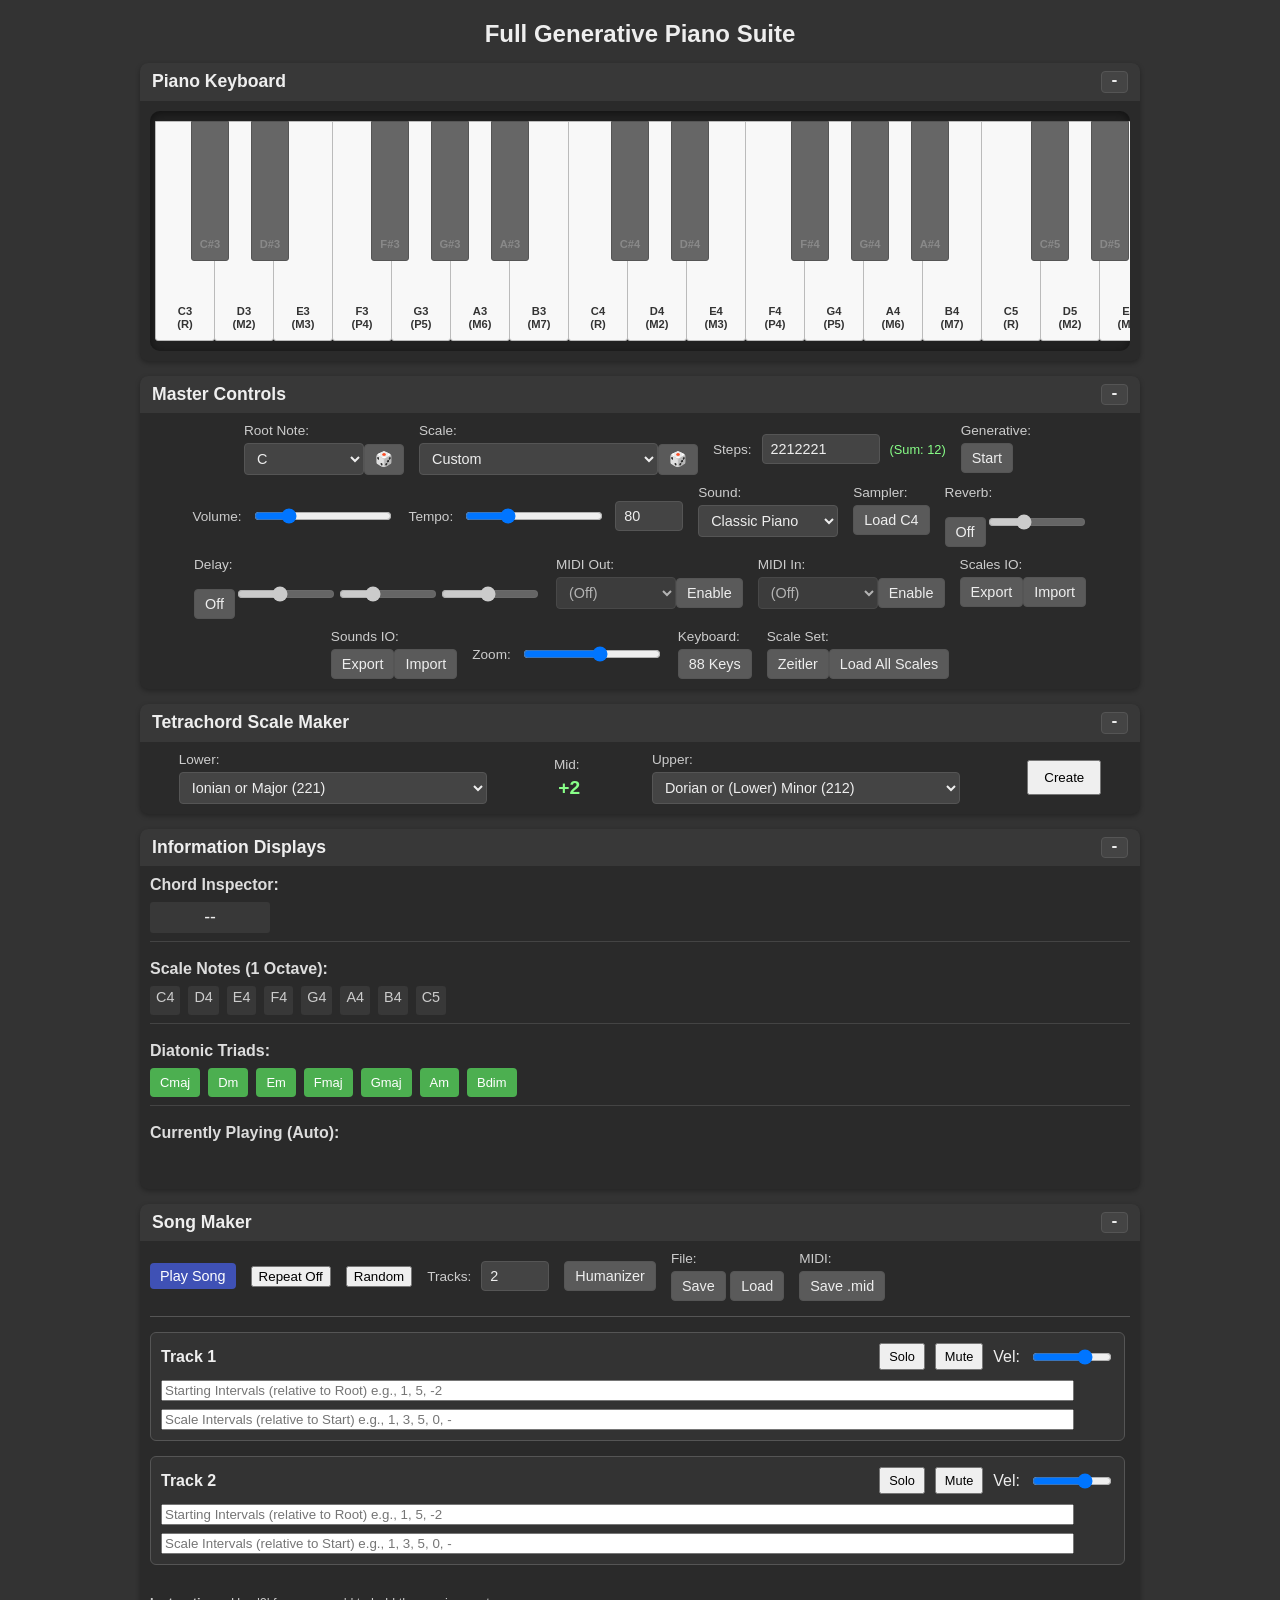
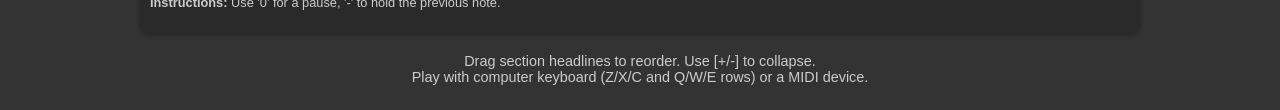
==== index.html @ 003a150d "Update index.html" ====
<!DOCTYPE html>
<html lang="en">
<head>
    <meta charset="UTF-8">
    <meta name="viewport" content="width=device-width, initial-scale=1.0, user-scalable=no">
    <title>Full Generative Piano Suite</title>
    <style>
        :root {
            --white-key-width: 60px;
            --white-key-height: 220px;
            --black-key-width: 38px;
            --black-key-height: 140px;
            --key-border-radius: 3px;
            --section-bg: #2a2a2a;
            --header-bg: #383838;
            --control-bg: #444;
            --control-border: #555;
            --text-color: #eee;
            --subtle-text: #ccc;
        }

        body {
            font-family: sans-serif;
            display: flex;
            flex-direction: column;
            align-items: center;
            padding: 10px 0;
            margin: 0;
            background-color: #333;
            color: var(--text-color);
            overscroll-behavior-y: contain;
        }

        h1 {
            margin-top: 10px;
            margin-bottom: 15px;
            text-align: center;
            font-size: 1.5em;
        }

        #main-container {
            display: flex;
            flex-direction: column;
            gap: 15px;
            width: 95vw;
            max-width: 1000px;
        }

        .draggable-section {
            background-color: var(--section-bg);
            border-radius: 8px;
            box-shadow: 0 2px 5px rgba(0,0,0,0.3);
            transition: box-shadow 0.2s ease-in-out;
        }

        .section-header {
            background-color: var(--header-bg);
            padding: 8px 12px;
            border-radius: 8px 8px 0 0;
            display: flex;
            justify-content: space-between;
            align-items: center;
            cursor: move; /* Drag handle cursor */
            user-select: none;
        }

        .section-header h3 {
            margin: 0;
            font-size: 1.1em;
            color: var(--text-color);
        }

        .toggle-btn {
            background-color: var(--control-bg);
            border: 1px solid var(--control-border);
            color: var(--text-color);
            font-family: monospace;
            font-weight: bold;
            font-size: 1.2em;
            line-height: 1;
            padding: 2px 8px;
            border-radius: 4px;
            cursor: pointer;
            z-index: 10; /* Ensure it's clickable over the header */
        }
        .toggle-btn:hover {
            background-color: #505050;
        }

        .section-content {
            padding: 10px;
            transition: all 0.3s ease-out;
            overflow: hidden;
        }

        .section-content.hidden {
            padding-top: 0;
            padding-bottom: 0;
            max-height: 0 !important; /* Use max-height for transition */
        }
        
        /* Drag and Drop Styles */
        .draggable-section.dragging {
            opacity: 0.6;
            box-shadow: 0 10px 20px rgba(0,0,0,0.4);
        }
        .drag-placeholder {
            height: 50px;
            background-color: rgba(100, 150, 255, 0.2);
            border: 2px dashed rgba(100, 150, 255, 0.5);
            border-radius: 8px;
            margin: 15px 0;
            box-sizing: border-box;
        }


        .master-controls-container-content {
            display: flex;
            flex-wrap: wrap;
            justify-content: center;
            gap: 10px 15px;
        }

        .control-group {
            display: flex;
            flex-direction: column;
            align-items: flex-start;
            gap: 5px;
        }
        .control-group-horizontal {
             flex-direction: row;
             align-items: center;
        }
        .control-group label {
            font-size: 0.85em;
            color: var(--subtle-text);
            margin-right: 5px;
        }
        .control-group select,
        .control-group input[type="text"],
        .control-group input[type="number"],
        .control-group input[type="range"],
        .control-group button {
            padding: 6px 8px;
            border-radius: 4px;
            border: 1px solid var(--control-border);
            background-color: var(--control-bg);
            color: var(--text-color);
            font-size: 0.9em;
        }
        .control-group input[type="text"] { width: 100px; }
        #semistepsSumDisplay { font-size: 0.8em; color: #8f8; padding-left: 5px; }
        #semistepsSumDisplay.non-octave { color: #f90; }

        .control-group select { min-width: 120px; } 
        .control-group button { cursor: pointer; background-color: #5a5a5a; padding: 6px 10px; }
        .control-group button:hover { background-color: #6b6b6b; }
        
        #autoPlayBtn.playing, 
        #midiOutToggleBtn.active, 
        #midiInToggleBtn.active,
        #reverbToggleBtn.active,
        #delayToggleBtn.active,
        #songMakerPlayBtn.playing,
        #songMakerRepeatBtn.active,
        .humanizer-toggle-btn.active { 
            background-color: #f44336; 
            color: white;
        }
        #autoPlayBtn.playing:hover, 
        #midiOutToggleBtn.active:hover, 
        #midiInToggleBtn.active:hover,
        #reverbToggleBtn.active:hover,
        #delayToggleBtn.active:hover,
        #songMakerPlayBtn.playing:hover,
        #songMakerRepeatBtn.active:hover,
        .humanizer-toggle-btn.active:hover {
            background-color: #d32f2f;
        }


        #zoomSlider, #volumeSlider, #tempoSlider, .effect-slider { width: 120px; cursor: pointer; } 
        #tempoInput { width: 50px; margin-left: 5px; -moz-appearance: textfield; }
        #tempoInput::-webkit-outer-spin-button, #tempoInput::-webkit-inner-spin-button { -webkit-appearance: none; margin: 0; }
        .control-group-horizontal .effect-slider { width: 80px; }


        .piano-container {
            width: 100%;
            overflow-x: auto;
            overflow-y: hidden;
            padding: 10px 0;
            background-color: #222;
            border-radius: 10px;
            box-sizing: border-box;
            box-shadow: inset 0 2px 10px rgba(0,0,0,0.5);
            scrollbar-width: auto; 
            scrollbar-color: #666 #333;
        }
        .piano-container::-webkit-scrollbar { height: 12px; }
        .piano-container::-webkit-scrollbar-track { background: #333; border-radius: 6px; }
        .piano-container::-webkit-scrollbar-thumb { background-color: #666; border-radius: 6px; }
        .piano-container::-webkit-scrollbar-thumb:hover { background-color: #777; }

        .piano-keyboard {
            display: flex;
            position: relative;
            height: var(--white-key-height);
            padding: 0 5px;
        }

        .key {
            display: flex;
            flex-direction: column;
            justify-content: flex-end;
            align-items: center;
            box-sizing: border-box;
            cursor: pointer;
            user-select: none;
            -webkit-tap-highlight-color: transparent;
            padding-bottom: 8px;
            font-size: 0.7em;
            font-weight: bold;
            transition: background-color 0.1s ease-out;
            text-align: center;
        }

        .white-key {
            width: var(--white-key-width);
            height: var(--white-key-height);
            background-color: #f8f8f8;
            border: 1px solid #bbb;
            border-bottom-left-radius: var(--key-border-radius);
            border-bottom-right-radius: var(--key-border-radius);
            color: #333;
            z-index: 1;
            margin-right: -1px;
        }

        .black-key {
            position: absolute;
            width: var(--black-key-width);
            height: var(--black-key-height);
            background-color: #333;
            border: 1px solid #222;
            border-bottom-left-radius: var(--key-border-radius);
            border-bottom-right-radius: var(--key-border-radius);
            color: #eee;
            z-index: 2;
            top: 0;
        }

        /* --- KEY STATE COLORS --- */
        /* User Played (Green) */
        .white-key.pressed:not(.key-disabled) { background-color: #98FB98; }
        .white-key:active:not(.key-disabled) { background-color: #90ee90; }
        .black-key.pressed:not(.key-disabled) { background-color: #2E8B57; }
        .black-key:active:not(.key-disabled) { background-color: #3CB371; }
        /* Chord Button Highlight (Grayish) */
        .white-key.chord-note-active:not(.key-disabled) { background-color: #d0d0d0; }
        .black-key.chord-note-active:not(.key-disabled) { background-color: #505050; }
        /* Auto-Played (Blue) */
        .white-key.auto-playing-note:not(.key-disabled) { background-color: #add8e6; }
        .black-key.auto-playing-note:not(.key-disabled) { background-color: #4682b4; }
        
        .key-label { pointer-events: none; line-height: 1.2; }

        .key.key-disabled { cursor: not-allowed; }
        .white-key.key-disabled { background-color: #aaa !important; color: #777 !important; border-color: #999; }
        .black-key.key-disabled { background-color: #666 !important; color: #999 !important; border-color: #555; }
        .key.key-disabled .key-label { opacity: 0.7; }
        
        .info-displays-content {
            display: flex;
            flex-direction: column;
            gap: 10px;
        }
        #scaleNotesDisplay, #chordButtonsDisplay, #currentlyPlayingNotesDisplay {
            display: flex;
            flex-wrap: wrap;
            gap: 8px;
            font-size: 0.9em;
            color: var(--subtle-text);
            min-height: 2em; 
        }
        .scale-note-item, .playing-note-item {
            padding: 3px 6px;
            background-color: #383838;
            border-radius: 3px;
        }
        .info-block {
            border-bottom: 1px solid #444;
            padding-bottom: 8px;
            margin-bottom: 8px;
        }
        .info-block:last-child {
            border-bottom: none;
            margin-bottom: 0;
            padding-bottom: 0;
        }
        .info-block-header {
            margin: 0 0 8px 0;
            font-size: 1em;
            color: #ddd;
        }
        #chordNameDisplay {
            font-size: 1.1em; padding: 5px 10px; display: inline-block; min-width: 100px; text-align: center;
        }
        .chord-button {
            padding: 5px 10px;
            background-color: #4CAF50;
            color: white;
            border: none;
            border-radius: 4px;
            cursor: pointer;
            font-size: 0.9em;
            transition: background-color 0.2s;
        }
        .chord-button:hover { background-color: #45a049; }
        .chord-button:active { background-color: #3e8e41; }
        
        .tetrachord-maker-content {
             display: flex; flex-direction: column; align-items: stretch; gap: 10px;
        }
        .tetrachord-controls {
            display: flex; justify-content: space-around; align-items: center; flex-wrap: wrap; gap: 10px;
        }

        .song-maker-content {
            display: flex;
            flex-direction: column;
            gap: 15px;
        }
        .song-maker-master-controls {
            display: flex; flex-wrap: wrap; gap: 15px; align-items: center;
            border-bottom: 1px solid var(--control-border); padding-bottom: 15px;
        }
        .song-maker-tracks-container {
            display: flex; flex-direction: column; gap: 15px; max-height: 400px; overflow-y: auto; padding-right: 5px;
        }
        .song-maker-track {
            background-color: #333; border: 1px solid var(--control-border); border-radius: 6px; padding: 10px;
        }
        .song-maker-track-header {
            display: flex; flex-wrap: wrap; gap: 10px; align-items: center; margin-bottom: 10px;
        }
        .song-maker-track-header .track-title {
            font-weight: bold; color: var(--text-color); margin-right: auto;
        }
        .song-maker-track .track-button { font-size: 0.8em; padding: 4px 8px; }
        .song-maker-track .track-button.solo.active { background-color: #ff9800; }
        .song-maker-track .track-button.mute.active { background-color: #795548; }
        .song-maker-track .track-velocity-slider { width: 80px; }
        .song-maker-track .track-inputs { display: flex; flex-direction: column; gap: 8px; }
        .song-maker-track .track-inputs input { width: 95%; }

        .humanizer-controls {
            display: none; flex-wrap: wrap; gap: 10px; align-items: center;
            background-color: #3a3a3a; padding: 8px; border-radius: 5px; margin-top: 5px;
        }
        .humanizer-controls.visible { display: flex; }
        #humanizerTimingSlider, #humanizerVelocitySlider { width: 100px; }

        .info { margin-top: 20px; font-size: 0.9em; color: var(--subtle-text); text-align: center; }
    </style>
</head>
<body>

    <h1>Full Generative Piano Suite</h1>

    <div id="main-container">
        
        <div class="draggable-section" data-section-id="piano">
            <div class="section-header" draggable="true">
                <h3>Piano Keyboard</h3>
                <button class="toggle-btn">-</button>
            </div>
            <div class="section-content">
                <div class="piano-container" id="pianoContainer">
                    <div class="piano-keyboard" id="pianoKeyboard"></div>
                </div>
            </div>
        </div>

        <div class="draggable-section" data-section-id="controls">
            <div class="section-header" draggable="true">
                <h3>Master Controls</h3>
                <button class="toggle-btn">-</button>
            </div>
            <div class="section-content master-controls-container-content">
                <div class="control-group"><label for="rootNoteSelect">Root Note:</label><div><select id="rootNoteSelect"></select><button id="randomRootBtn" title="Random Root">🎲</button></div></div>
                <div class="control-group"><label for="scaleSelect">Scale:</label><div><select id="scaleSelect"></select><button id="randomScaleBtn" title="Random Scale">🎲</button></div></div>
                <div class="control-group control-group-horizontal"><label for="semistepsInput">Steps:</label><input type="text" id="semistepsInput" title="e.g., 2212221"><span id="semistepsSumDisplay"></span></div>
                <div class="control-group"><label for="autoPlayBtn">Generative:</label><button id="autoPlayBtn">Start</button></div>
                <div class="control-group control-group-horizontal"><label for="volumeSlider">Volume:</label><input type="range" id="volumeSlider" min="0" max="1" step="0.01" value="0.18"></div>
                <div class="control-group control-group-horizontal"><label for="tempoSlider">Tempo:</label><input type="range" id="tempoSlider" min="40" max="200" step="1" value="80"><input type="number" id="tempoInput" min="40" max="200" value="80"></div>
                <div class="control-group"><label for="soundTypeSelect">Sound:</label><select id="soundTypeSelect"></select></div>
                <div class="control-group"><label>Sampler:</label><div><button id="loadSampleBtn">Load C4</button><input type="file" id="sampleFileInput" accept="audio/*" style="display: none;"></div></div>
                <div class="control-group"><label>Reverb:</label><div class="control-group-horizontal"><button id="reverbToggleBtn">Off</button><input type="range" id="reverbMixSlider" class="effect-slider" min="0" max="1" step="0.01" value="0.3" disabled></div></div>
                <div class="control-group"><label>Delay:</label><div class="control-group-horizontal"><button id="delayToggleBtn">Off</button><input type="range" id="delayMixSlider" title="Mix" class="effect-slider" min="0" max="1" step="0.01" value="0.4" disabled><input type="range" id="delayTimeSlider" title="Time" class="effect-slider" min="0.05" max="1.0" step="0.01" value="0.3" disabled><input type="range" id="delayFeedbackSlider" title="Feedback" class="effect-slider" min="0" max="0.85" step="0.01" value="0.4" disabled></div></div>
                <div class="control-group"><label>MIDI Out:</label><div><select id="midiOutSelect" disabled><option value="">(Off)</option></select><button id="midiOutToggleBtn">Enable</button></div></div>
                <div class="control-group"><label>MIDI In:</label><div><select id="midiInSelect" disabled><option value="">(Off)</option></select><button id="midiInToggleBtn">Enable</button></div></div>
                <div class="control-group"><label>Scales IO:</label><div><button id="exportScalesBtn">Export</button><button id="importScalesBtn">Import</button><input type="file" id="scalesFileInput" accept=".json" style="display: none;"></div></div>
                <div class="control-group"><label>Sounds IO:</label><div><button id="exportSoundsBtn">Export</button><button id="importSoundsBtn">Import</button><input type="file" id="soundsFileInput" accept=".json" style="display: none;"></div></div>
                <div class="control-group control-group-horizontal"><label for="zoomSlider">Zoom:</label><input type="range" id="zoomSlider" min="0.3" max="1.5" step="0.05" value="1"></div>
                <div class="control-group"><label>Keyboard:</label><button id="toggle88KeysBtn">88 Keys</button></div>
                <div class="control-group"><label>Scale Set:</label><div><button id="scaleSetToggleBtn">Zeitler</button><button id="loadJsScalesBtn">Load All Scales</button></div></div>
            </div>
        </div>

        <div class="draggable-section" data-section-id="tetrachord">
            <div class="section-header" draggable="true">
                <h3>Tetrachord Scale Maker</h3>
                <button class="toggle-btn">-</button>
            </div>
            <div class="section-content tetrachord-maker-content">
                <div class="tetrachord-controls">
                    <div class="control-group"><label for="lowerTetrachordSelect">Lower:</label><select id="lowerTetrachordSelect"></select></div>
                    <div class="control-group" style="align-items: center;"><label>Mid:</label><span id="middleStepDisplay" style="font-weight: bold; font-size: 1.2em; color: #8f8;">+2</span></div>
                    <div class="control-group"><label for="upperTetrachordSelect">Upper:</label><select id="upperTetrachordSelect"></select></div>
                    <button id="createScaleFromTetrachordsBtn" style="padding: 8px 15px;">Create</button>
                </div>
            </div>
        </div>

        <div class="draggable-section" data-section-id="displays">
            <div class="section-header" draggable="true">
                <h3>Information Displays</h3>
                <button class="toggle-btn">-</button>
            </div>
            <div class="section-content info-displays-content">
                <div class="info-block"><h4 class="info-block-header">Chord Inspector:</h4><div id="chordNameDisplay" class="scale-note-item">--</div></div>
                <div class="info-block"><h4 class="info-block-header">Scale Notes (1 Octave):</h4><div id="scaleNotesDisplay"></div></div>
                <div class="info-block"><h4 class="info-block-header">Diatonic Triads:</h4><div id="chordButtonsDisplay"></div></div>
                <div class="info-block"><h4 class="info-block-header">Currently Playing (Auto):</h4><div id="currentlyPlayingNotesDisplay"></div></div>
            </div>
        </div>
        
        <div class="draggable-section" data-section-id="songmaker">
            <div class="section-header" draggable="true">
                <h3>Song Maker</h3>
                <button class="toggle-btn">-</button>
            </div>
            <div class="section-content song-maker-content">
                <div class="song-maker-master-controls">
                    <button id="songMakerPlayBtn" class="chord-button" style="background-color: #3f51b5;">Play Song</button>
                    <button id="songMakerRepeatBtn">Repeat Off</button>
                    <button id="songMakerRandomBtn">Random</button>
                    <div class="control-group control-group-horizontal">
                        <label for="songMakerTrackCount">Tracks:</label>
                        <input type="number" id="songMakerTrackCount" value="2" min="1" max="16" style="width: 50px;">
                    </div>
                     <div class="control-group">
                        <button id="humanizerToggleBtn" class="humanizer-toggle-btn">Humanizer</button>
                        <div id="humanizerControls" class="humanizer-controls">
                            <label for="humanizerTimingSlider" title="Max random timing shift as % of beat">Timing:</label>
                            <input type="range" id="humanizerTimingSlider" min="0" max="50" step="1" value="10" class="effect-slider">
                            <label for="humanizerVelocitySlider" title="Max random velocity variation (±)">Velocity:</label>
                            <input type="range" id="humanizerVelocitySlider" min="0" max="50" step="1" value="15" class="effect-slider">
                        </div>
                    </div>
                    <div class="control-group">
                         <label>File:</label>
                         <div>
                            <button id="saveSongBtn">Save</button>
                            <button id="loadSongBtn">Load</button>
                            <input type="file" id="songFileInput" accept=".json" style="display: none;">
                        </div>
                    </div>
                     <div class="control-group">
                        <label>MIDI:</label>
                        <button id="saveMidiBtn">Save .mid</button>
                    </div>
                </div>

                <div id="songMakerTracksContainer" class="song-maker-tracks-container">
                    <!-- Tracks will be dynamically inserted here -->
                </div>
                
                <p class="info" style="text-align: left; font-size: 0.8em; margin-top: 15px; max-width: 100%;">
                    <strong>Instructions:</strong> Use '0' for a pause, '-' to hold the previous note.
                </p>
            </div>
        </div>

    </div>

    <p class="info">
        Drag section headlines to reorder. Use [+/-] to collapse.
        <br>Play with computer keyboard (Z/X/C and Q/W/E rows) or a MIDI device.
    </p>

    <script src="12EDOscaleList.js"></script>
    <script>
        // --- GLOBAL VARIABLES ---
        let audioContext;
        let masterVolumeNode, effectsInputNode;
        let dryGain, reverbWetGain, delayWetGain;
        let reverbNode, delayNode, delayFeedbackGain;
        let isReverbOn = false, isDelayOn = false;
        let impulseResponseBuffer;
        let effectiveBaseTempoMs = 750;

        const SOUND_DURATION = 1.8;
        const NOTE_RELATIVE_MAX_GAIN = 1.0;
        const DEFAULT_ATTACK_TIME = 0.02, DEFAULT_DECAY_TIME = 0.3, DEFAULT_SUSTAIN_LEVEL = 0.6, DEFAULT_ADSR_RELEASE_CONSTANT = 0.1;

        const RHYTHM_PATTERNS = { "standard": [0.25, 0.5, 0.5, 0.5, 0.75, 1, 1, 1, 1, 1, 1.5, 2], "blues_swing": [0.75, 0.25, 1, 0.75, 0.25, 1.5, 1, 0.75, 0.25], "reggae_skank": [1, 0.5, 0.5, 1, 0.5, 0.5, 1, 0.5, 0.5], "jazz_swing": [0.66, 0.33, 1, 0.66, 0.33, 1.5, 0.66, 0.33, 1], "latino_sync": [0.5, 0.25, 0.25, 1, 0.5, 0.75, 0.25, 1.5, 0.5, 0.5] }; const RHYTHM_STYLE_PROBABILITY = 0.5; const MELODY_REPETITIONS = 2; const TRANSPOSITION_LEVEL_SEQUENCE = [0, 7, 2, 9, 4, 11, 6, 1, 8, 3, 10, 5]; const MIN_MELODIC_INTERVAL = 3; const MONORHYTHM_PROBABILITY = 0.1; const SCALE_RUN_PROBABILITY = 0.05; const SCALE_RUN_NOTE_DURATION_FACTOR = 0.30; const TIME_SIGNATURE_CONFIGS = [ { sig: "4/4", notesPerBar: 4, bars: 2 }, { sig: "3/4", notesPerBar: 3, bars: 2 }, { sig: "4/4", notesPerBar: 2, bars: 4 } ]; const SLOW_TEMPO_PROBABILITY = 0.2; const SLOW_TEMPO_MULTIPLIER = 1.6; const TEMPO_VARIATION_PERCENT = 0.03; const BASS_HARMONY_PROBABILITY = 0.4; const BASS_HARMONY_GAIN_SCALE = 0.5; const PROBABILITY_PLAY_CHORDAL = 0.7; const CHORD_VOICING_GAIN_SCALE = 0.6; const NOTE_REPETITION_PROBABILITY = 0.2; const MAX_NOTE_REPETITIONS = 2; const ARPEGGIO_PROBABILITY = 0.75; const ARPEGGIO_TYPES = [ [0, 2, 4], [0, 2, 4, 6] ]; const ARPEGGIO_NOTE_DURATION_FACTOR = 0.4; const BASS_ALTERNATION_PROBABILITY = 0.6; const REPEATING_CHORD_PROBABILITY = 0.3; const REPEATING_CHORD_DURATION_FACTOR = 0.75; const REPEATING_CHORD_DEGREES = [2, 4, 6]; const CHORD_TONE_MELODY_PROBABILITY = 0.8; 
        
        let midiAccess = null, currentMidiOutput = null, isMidiOutEnabled = false, currentMidiInput = null, isMidiInEnabled = false;
        const activeMidiNotes = new Map(), activeComputerKeys = new Set(), userHeldNotes = new Set();
        const MIDI_BASE_VELOCITY = 80, MIDI_VELOCITY_VARIATION_RANGE = 30;
        const KEYBOARD_MAP = { 'z': 'C4', 's': 'C#4', 'x': 'D4', 'd': 'D#4', 'c': 'E4', 'v': 'F4', 'g': 'F#4', 'b': 'G4', 'h': 'G#4', 'n': 'A4', 'j': 'A#4', 'm': 'B4', 'q': 'C5', '2': 'C#5', 'w': 'D5', '3': 'D#5', 'e': 'E5', 'r': 'F5', '5': 'F#5', 't': 'G5', '6': 'G#5', 'y': 'A5', '7': 'A#5', 'u': 'B5' };
        
        const BASE_DIMENSIONS = { whiteKeyWidth: 60, whiteKeyHeight: 220, blackKeyWidth: 38, blackKeyHeight: 140, keyBorderRadius: 3 };
        let is88KeyMode = false;

        const noteFrequencies = {};
        const ALL_NOTES_CHROMATIC = ["C", "C#", "D", "D#", "E", "F", "F#", "G", "G#", "A", "A#", "B"];
        const A4_FREQ = 440.0, A4_MIDI_NUMBER = 69;
        for (let octave = 0; octave < 9; octave++) { ALL_NOTES_CHROMATIC.forEach((noteBase, index) => { const noteName = noteBase + octave; const currentMidiNumber = 12 * (octave - 4) + (index - 9) + A4_MIDI_NUMBER; noteFrequencies[noteName] = A4_FREQ * Math.pow(2, (currentMidiNumber - A4_MIDI_NUMBER) / 12); }); }
        const keysData = [];
        
        // --- DATA DEFINITIONS ---
        const BASIC_SCALES = [ { name: "Ionian (Major)", steps: "2212221" }, { name: "Dorian", steps: "2122212" }, { name: "Phrygian", steps: "1222122" }, { name: "Lydian", steps: "2221221" }, { name: "Mixolydian", steps: "2212212" }, { name: "Aeolian (Nat. Minor)", steps: "2122122" }, { name: "Locrian", steps: "1221222" }, { name: "Harmonic Minor", steps: "2122131" }, { name: "Melodic Minor (Asc.)", steps: "2122221" }, { name: "Major Pentatonic", steps: "22323" }, { name: "Minor Pentatonic", steps: "32232" }, { name: "Blues", steps: "321132" }, { name: "Chromatic", steps: "111111111111"}, { name: "Whole Tone", steps: "222222"}, { name: "Diminished (WH)", steps: "21212121"}, { name: "Diminished (HW)", steps: "12121212"}, { name: "Custom", steps: ""} ];
        const ZEITLER_SCALES = [ { "name": "Ionian", "steps": "2212221" }, { "name": "Dorian", "steps": "2122212" }, { "name": "Phrygian", "steps": "1222122" }, { "name": "Lydian", "steps": "2221221" }, { "name": "Mixolydian", "steps": "2212212" }, { "name": "Aeolian", "steps": "2122122" }, { "name": "Locrian", "steps": "1221222" }, { "name": "Ionythian", "steps": "4122111" }, { "name": "Aeolyrian", "steps": "1221114" }, { "name": "Gorian", "steps": "2211141" }, { "name": "Aeolodian", "steps": "2111412" }, { "name": "Doptian", "steps": "1114122" }, { "name": "Aeraphian", "steps": "1141221" }, { "name": "Zacrian", "steps": "1412211" }, { "name": "Ionarian", "steps": "4113111" }, { "name": "Dynian", "steps": "1131114" }, { "name": "Zydian", "steps": "1311141" }, { "name": "Zathian", "steps": "3111411" }, { "name": "Radian", "steps": "1114113" }, { "name": "Stonian", "steps": "1141131" }, { "name": "Syptian", "steps": "1411311" }, { "name": "Aeolacrian", "steps": "4111311" }, { "name": "Zythian", "steps": "1113114" }, { "name": "Dyrian", "steps": "1131141" }, { "name": "Koptian", "steps": "1311411" }, { "name": "Thocrian", "steps": "3114111" }, { "name": "Aeolanian", "steps": "1141113" }, { "name": "Danian", "steps": "1411131" }, { "name": "Zogian", "steps": "4111221" }, { "name": "Epyrian", "steps": "1112214" }, { "name": "Lycrian", "steps": "1122141" }, { "name": "Daptian", "steps": "1221411" }, { "name": "Kygian", "steps": "2214111" }, { "name": "Mocrian", "steps": "2141112" }, { "name": "Zynian", "steps": "1411122" }, { "name": "Phrolian", "steps": "3221211" }, { "name": "Ionagian", "steps": "2212113" }, { "name": "Aeodian", "steps": "2121132" }, { "name": "Kycrian", "steps": "1211322" }, { "name": "Epygian", "steps": "2113221" }, { "name": "Zaptian", "steps": "1132212" }, { "name": "Kagian", "steps": "1322121" }, { "name": "Soptian", "steps": "3221112" }, { "name": "Ionyptian", "steps": "2211123" }, { "name": "Gyrian", "steps": "2111232" }, { "name": "Zalian", "steps": "1112322" }, { "name": "Stolian", "steps": "1123221" }, { "name": "Bylian", "steps": "1232211" }, { "name": "Zothian", "steps": "2322111" }, { "name": "Thonian", "steps": "3212211" }, { "name": "Phrorian", "steps": "2122113" }, { "name": "Stadian", "steps": "1221132" }, { "name": "Thodian", "steps": "2211321" }, { "name": "Dogian", "steps": "2113212" }, { "name": "Mixopyrian", "steps": "1132122" }, { "name": "Garian", "steps": "1321221" }, { "name": "Epathian", "steps": "3211311" }, { "name": "Mythian", "steps": "2113113" }, { "name": "Sogian", "steps": "1131132" }, { "name": "Gogian", "steps": "1311321" }, { "name": "Rothian", "steps": "3113211" }, { "name": "Katarian", "steps": "1132113" }, { "name": "Stylian", "steps": "1321131" }, { "name": "Stathian", "steps": "3211122" }, { "name": "Mixonyphian", "steps": "2111223" }, { "name": "Magian", "steps": "1112232" }, { "name": "Dadian", "steps": "1122321" }, { "name": "Aeolylian", "steps": "1223211" }, { "name": "Gycrian", "steps": "2232111" }, { "name": "Pyrian", "steps": "2321112" }, { "name": "Epogian", "steps": "3113112" }, { "name": "Lanian", "steps": "1131123" }, { "name": "Paptian", "steps": "1311231" }, { "name": "Ionacrian", "steps": "3112311" }, { "name": "Gathian", "steps": "1123113" }, { "name": "Ionyphian", "steps": "1231131" }, { "name": "Phrynian", "steps": "2311311" }, { "name": "Ionycrian", "steps": "3112212" }, { "name": "Phradian", "steps": "1122123" }, { "name": "Aeolorian", "steps": "1221231" }, { "name": "Gonian", "steps": "2212311" }, { "name": "Dalian", "steps": "2123112" }, { "name": "Dygian", "steps": "1231122" }, { "name": "Zolian", "steps": "2311221" }, { "name": "Aerathian", "steps": "3112122" }, { "name": "Sarian", "steps": "1121223" }, { "name": "Zoptian", "steps": "1212231" }, { "name": "Aeracrian", "steps": "2122311" }, { "name": "Byptian", "steps": "1223112" }, { "name": "Darian", "steps": "2231121" }, { "name": "Lonian", "steps": "2311212" }, { "name": "Aeopian", "steps": "4212111" }, { "name": "Rygian", "steps": "2121114" }, { "name": "Epynian", "steps": "1211142" }, { "name": "Ionogian", "steps": "2111421" }, { "name": "Kydian", "steps": "1114212" }, { "name": "Gaptian", "steps": "1142121" }, { "name": "Tharian", "steps": "1421211" }, { "name": "Epycrian", "steps": "4211121" }, { "name": "Gocrian", "steps": "2111214" }, { "name": "Katolian", "steps": "1112142" }, { "name": "Thoptian", "steps": "1121421" }, { "name": "Bagian", "steps": "1214211" }, { "name": "Kyrian", "steps": "2142111" }, { "name": "Sonian", "steps": "1421112" }, { "name": "Parian", "steps": "4131111" }, { "name": "Ionaptian", "steps": "1311114" }, { "name": "Thylian", "steps": "3111141" }, { "name": "Lolian", "steps": "1111413" }, { "name": "Thagian", "steps": "1114131" }, { "name": "Kolian", "steps": "1141311" }, { "name": "Dycrian", "steps": "1413111" }, { "name": "Stygian", "steps": "4121211" }, { "name": "Aeolygian", "steps": "1212114" }, { "name": "Aerogian", "steps": "2121141" }, { "name": "Dacrian", "steps": "1211412" }, { "name": "Baptian", "steps": "2114121" }, { "name": "Dagian", "steps": "1141212" }, { "name": "Aeolydian", "steps": "1412121" }, { "name": "Stythian", "steps": "4121121" }, { "name": "Kothian", "steps": "1211214" }, { "name": "Pygian", "steps": "2112141" }, { "name": "Rodian", "steps": "1121412" }, { "name": "Sorian", "steps": "1214121" }, { "name": "Monian", "steps": "2141211" }, { "name": "Thalian", "steps": "1412112" }, { "name": "Zorian", "steps": "4121112" }, { "name": "Aeragian", "steps": "1211124" }, { "name": "Epothian", "steps": "2111241" }, { "name": "Salian", "steps": "1112412" }, { "name": "Lyptian", "steps": "1124121" }, { "name": "Katonian", "steps": "1241211" }, { "name": "Gyphian", "steps": "2412111" }, { "name": "Thacrian", "steps": "4112211" }, { "name": "Dodian", "steps": "1122114" }, { "name": "Aeolyptian", "steps": "1221141" }, { "name": "Aeolonian", "steps": "2211411" }, { "name": "Aeradian", "steps": "2114112" }, { "name": "Aeolagian", "steps": "1141122" }, { "name": "Zyrian", "steps": "1411221" }, { "name": "Aeolathian", "steps": "4112121" }, { "name": "Bythian", "steps": "1121214" }, { "name": "Padian", "steps": "1212141" }, { "name": "Rolian", "steps": "2121411" }, { "name": "Pydian", "steps": "1214112" }, { "name": "Thygian", "steps": "2141121" }, { "name": "Katalian", "steps": "1411212" }, { "name": "Saptian", "steps": "4111212" }, { "name": "Aerodian", "steps": "1112124" }, { "name": "Macrian", "steps": "1121241" }, { "name": "Rogian", "steps": "1212411" }, { "name": "Boptian", "steps": "2124111" }, { "name": "Stogian", "steps": "1241112" }, { "name": "Thynian", "steps": "2411121" }, { "name": "Thycrian", "steps": "4111131" }, { "name": "Aeoladian", "steps": "1111314" }, { "name": "Dylian", "steps": "1113141" }, { "name": "Eponian", "steps": "1131411" }, { "name": "Katygian", "steps": "1314111" }, { "name": "Starian", "steps": "3141111" }, { "name": "Phrathian", "steps": "1411113" }, { "name": "Stalian", "steps": "3311211" }, { "name": "Stoptian", "steps": "3112113" }, { "name": "Zygian", "steps": "1121133" }, { "name": "Kataptian", "steps": "1211331" }, { "name": "Aeolaptian", "steps": "2113311" }, { "name": "Pothian", "steps": "1133112" }, { "name": "Bygian", "steps": "1331121" }, { "name": "Morian", "steps": "3231111" }, { "name": "Rycrian", "steps": "2311113" }, { "name": "Ronian", "steps": "3111132" }, { "name": "Stycrian", "steps": "1111323" }, { "name": "Katorian", "steps": "1113231" }, { "name": "Epythian", "steps": "1132311" }, { "name": "Kaptian", "steps": "1323111" }, { "name": "Phraptian", "steps": "3222111" }, { "name": "Bacrian", "steps": "2221113" }, { "name": "Katythian", "steps": "2211132" }, { "name": "Madian", "steps": "2111322" }, { "name": "Aerygian", "steps": "1113222" }, { "name": "Pylian", "steps": "1132221" }, { "name": "Ionathian", "steps": "1322211" }, { "name": "Katocrian", "steps": "3213111" }, { "name": "Phryptian", "steps": "2131113" }, { "name": "Katynian", "steps": "1311132" }, { "name": "Aerycrian", "steps": "3111321" }, { "name": "Ganian", "steps": "1113213" }, { "name": "Eparian", "steps": "1132131" }, { "name": "Lyrian", "steps": "1321311" }, { "name": "Ionopian", "steps": "3212112" }, { "name": "Aeologian", "steps": "2121123" }, { "name": "Zadian", "steps": "1211232" }, { "name": "Sygian", "steps": "2112321" }, { "name": "Phralian", "steps": "1123212" }, { "name": "Phrogian", "steps": "1232121" }, { "name": "Rathian", "steps": "2321211" }, { "name": "Rythian", "steps": "3211212" }, { "name": "Donian", "steps": "2112123" }, { "name": "Aeoloptian", "steps": "1121232" }, { "name": "Panian", "steps": "1212321" }, { "name": "Lodian", "steps": "2123211" }, { "name": "Solian", "steps": "1232112" }, { "name": "Ionolian", "steps": "2321121" }, { "name": "Laptian", "steps": "3211131" }, { "name": "Lygian", "steps": "2111313" }, { "name": "Logian", "steps": "1113132" }, { "name": "Lalian", "steps": "1131321" }, { "name": "Sothian", "steps": "1313211" }, { "name": "Phrocrian", "steps": "3132111" }, { "name": "Thogian", "steps": "1321113" }, { "name": "Katathian", "steps": "3131211" }, { "name": "Modian", "steps": "1312113" }, { "name": "Barian", "steps": "3121131" }, { "name": "Mixolocrian", "steps": "1211313" }, { "name": "Sagian", "steps": "2113131" }, { "name": "Aeolothian", "steps": "1131312" }, { "name": "Socrian", "steps": "1313121" }, { "name": "Tholian", "steps": "3131121" }, { "name": "Ralian", "steps": "1311213" }, { "name": "Syrian", "steps": "3112131" }, { "name": "Stodian", "steps": "1121313" }, { "name": "Ionocrian", "steps": "1213131" }, { "name": "Zycrian", "steps": "2131311" }, { "name": "Ionygian", "steps": "1313112" }, { "name": "Zarian", "steps": "3131112" }, { "name": "Phrythian", "steps": "1311123" }, { "name": "Rorian", "steps": "3111231" }, { "name": "Bolian", "steps": "1112313" }, { "name": "Bothian", "steps": "1123131" }, { "name": "Katadian", "steps": "1231311" }, { "name": "Kodian", "steps": "2313111" }, { "name": "Ranian", "steps": "3123111" }, { "name": "Ladian", "steps": "1231113" }, { "name": "Podian", "steps": "2311131" }, { "name": "Ionothian", "steps": "3111312" }, { "name": "Kanian", "steps": "1113123" }, { "name": "Zylian", "steps": "1131231" }, { "name": "Zodian", "steps": "1312311" }, { "name": "Golian", "steps": "3122211" }, { "name": "Dyptian", "steps": "1222113" }, { "name": "Ryphian", "steps": "2221131" }, { "name": "Gylian", "steps": "2211312" }, { "name": "Aeolycrian", "steps": "2113122" }, { "name": "Pynian", "steps": "1131222" }, { "name": "Zanian", "steps": "1312221" }, { "name": "Palian", "steps": "3122121" }, { "name": "Stothian", "steps": "1221213" }, { "name": "Aerorian", "steps": "2212131" }, { "name": "Katagian", "steps": "2121312" }, { "name": "Phronian", "steps": "1213122" }, { "name": "Banian", "steps": "2131221" }, { "name": "Aeronian", "steps": "1312212" }, { "name": "Loptian", "steps": "3121311" }, { "name": "Ionodian", "steps": "1213113" }, { "name": "Bogian", "steps": "2131131" }, { "name": "Mogian", "steps": "1311312" }, { "name": "Docrian", "steps": "3113121" }, { "name": "Epadian", "steps": "1131213" }, { "name": "Aerynian", "steps": "1312131" }, { "name": "Bycrian", "steps": "3121221" }, { "name": "Pathian", "steps": "1212213" }, { "name": "Mydian", "steps": "2122131" }, { "name": "Thyptian", "steps": "1221312" }, { "name": "Phrothian", "steps": "2213121" }, { "name": "Katycrian", "steps": "2131212" }, { "name": "Ionalian", "steps": "1312122" }, { "name": "Dolian", "steps": "3112221" }, { "name": "Porian", "steps": "1122213" }, { "name": "Aerylian", "steps": "1222131" }, { "name": "Zagian", "steps": "2221311" }, { "name": "Lagian", "steps": "2213112" }, { "name": "Tyrian", "steps": "2131122" }, { "name": "Mixonorian", "steps": "1311222" }, { "name": "Pagian", "steps": "3111222" }, { "name": "Aeolythian", "steps": "1112223" }, { "name": "Molian", "steps": "1122231" }, { "name": "Staptian", "steps": "1222311" }, { "name": "Mothian", "steps": "2223111" }, { "name": "Aeranian", "steps": "2231112" }, { "name": "Ragian", "steps": "2311122" }, { "name": "Larian", "steps": "2222121" }, { "name": "Lythian", "steps": "2221212" }, { "name": "Stydian", "steps": "2212122" }, { "name": "Lorian", "steps": "2121222" }, { "name": "Ionadian", "steps": "1212222" }, { "name": "Bocrian", "steps": "2122221" }, { "name": "Mixolythian", "steps": "1222212" }, { "name": "Thadian", "steps": "4311111" }, { "name": "Sanian", "steps": "3111114" }, { "name": "Ionydian", "steps": "1111143" }, { "name": "Epydian", "steps": "1111431" }, { "name": "Katydian", "steps": "1114311" }, { "name": "Mathian", "steps": "1143111" }, { "name": "Aeryptian", "steps": "1431111" }, { "name": "Pythian", "steps": "4221111" }, { "name": "Katylian", "steps": "2211114" }, { "name": "Bydian", "steps": "2111142" }, { "name": "Bynian", "steps": "1111422" }, { "name": "Galian", "steps": "1114221" }, { "name": "Zonian", "steps": "1142211" }, { "name": "Myrian", "steps": "1422111" }, { "name": "Katogian", "steps": "4211211" }, { "name": "Stacrian", "steps": "2112114" }, { "name": "Styrian", "steps": "1121142" }, { "name": "Ionyrian", "steps": "1211421" }, { "name": "Phrodian", "steps": "2114211" }, { "name": "Pycrian", "steps": "1142112" }, { "name": "Gyptian", "steps": "1421121" }, { "name": "Katacrian", "steps": "4112112" }, { "name": "Sodian", "steps": "1121124" }, { "name": "Bathian", "steps": "1211241" }, { "name": "Mylian", "steps": "2112411" }, { "name": "Godian", "steps": "1124112" }, { "name": "Thorian", "steps": "1241121" }, { "name": "Zocrian", "steps": "2411211" }, { "name": "Stanian", "steps": "4111122" }, { "name": "Epanian", "steps": "1111224" }, { "name": "Konian", "steps": "1112241" }, { "name": "Stocrian", "steps": "1122411" }, { "name": "Kalian", "steps": "1224111" }, { "name": "Phroptian", "steps": "2241111" }, { "name": "Dydian", "steps": "2411112" }, { "name": "Katyptian", "steps": "4111113" }, { "name": "Epodian", "steps": "1111134" }, { "name": "Mygian", "steps": "1111341" }, { "name": "Pacrian", "steps": "1113411" }, { "name": "Aerocrian", "steps": "1134111" }, { "name": "Aeolarian", "steps": "1341111" }, { "name": "Kythian", "steps": "3411111" }, { "name": "Bonian", "steps": "3321111" }, { "name": "Badian", "steps": "3211113" }, { "name": "Katodian", "steps": "2111133" }, { "name": "Sadian", "steps": "1111332" }, { "name": "Dothian", "steps": "1113321" }, { "name": "Moptian", "steps": "1133211" }, { "name": "Aeryrian", "steps": "1332111" }, { "name": "Epagian", "steps": "3312111" }, { "name": "Raptian", "steps": "3121113" }, { "name": "Epolian", "steps": "1211133" }, { "name": "Sythian", "steps": "2111331" }, { "name": "Sydian", "steps": "1113312" }, { "name": "Epocrian", "steps": "1133121" }, { "name": "Kylian", "steps": "1331211" }, { "name": "Gacrian", "steps": "3311121" }, { "name": "Borian", "steps": "3111213" }, { "name": "Sycrian", "steps": "1112133" }, { "name": "Gadian", "steps": "1121331" }, { "name": "Aeolocrian", "steps": "1213311" }, { "name": "Mixodorian", "steps": "2133111" }, { "name": "Dathian", "steps": "1331112" }, { "name": "Katoptian", "steps": "3311112" }, { "name": "Ponian", "steps": "3111123" }, { "name": "Kadian", "steps": "1111233" }, { "name": "Gynian", "steps": "1112331" }, { "name": "Thyphian", "steps": "1123311" }, { "name": "Polian", "steps": "1233111" }, { "name": "Thanian", "steps": "2331111" }, { "name": "Epacrian", "steps": "3221121" }, { "name": "Sathian", "steps": "2211213" }, { "name": "Lathian", "steps": "2112132" }, { "name": "Aeralian", "steps": "1121322" }, { "name": "Kynian", "steps": "1213221" }, { "name": "Stynian", "steps": "2132211" }, { "name": "Epyphian", "steps": "1322112" }, { "name": "Pogian", "steps": "3212121" }, { "name": "Aeraptian", "steps": "2121213" }, { "name": "Epylian", "steps": "1212132" }, { "name": "Gamian", "steps": "2121321" }, { "name": "Kathian", "steps": "1213212" }, { "name": "Lylian", "steps": "2132121" }, { "name": "Epalian", "steps": "1321212" }, { "name": "Eporian", "steps": "3211221" }, { "name": "Rylian", "steps": "2112213" }, { "name": "Epaptian", "steps": "1122132" }, { "name": "Byrian", "steps": "1221321" }, { "name": "Katanian", "steps": "2213211" }, { "name": "Katyrian", "steps": "2132112" }, { "name": "Rynian", "steps": "1321122" }, { "name": "Korian", "steps": "3122112" }, { "name": "Lynian", "steps": "1221123" }, { "name": "Malian", "steps": "2211231" }, { "name": "Synian", "steps": "2112312" }, { "name": "Phragian", "steps": "1123122" }, { "name": "Manian", "steps": "1231221" }, { "name": "Marian", "steps": "2312211" }, { "name": "Mycrian", "steps": "3121212" }, { "name": "Ionorian", "steps": "1212123" }, { "name": "Phrydian", "steps": "2121231" }, { "name": "Zyptian", "steps": "1212312" }, { "name": "Katothian", "steps": "2123121" }, { "name": "Phrylimic", "steps": "1231212" }, { "name": "Kocrian", "steps": "2312121" }, { "name": "Ionanian", "steps": "3121122" }, { "name": "Aerothian", "steps": "1211223" }, { "name": "Stagian", "steps": "2112231" }, { "name": "Lothian", "steps": "1122312" }, { "name": "Phrycrian", "steps": "1223121" }, { "name": "Kyptian", "steps": "2231211" }, { "name": "Ionylian", "steps": "2312112" }, { "name": "Gydian", "steps": "4211112" }, { "name": "Kogian", "steps": "2111124" }, { "name": "Rarian", "steps": "1111242" }, { "name": "Aerolian", "steps": "1112421" }, { "name": "Karian", "steps": "1124211" }, { "name": "Myptian", "steps": "1242111" }, { "name": "Rydian", "steps": "2421111" }, { "name": "Aeolynian", "steps": "2222211" }, { "name": "Aeroptian", "steps": "2222112" }, { "name": "Phryrian", "steps": "2221122" }, { "name": "Gothian", "steps": "2211222" }, { "name": "Storian", "steps": "2112222" }, { "name": "Pyptian", "steps": "1122222" }, { "name": "Thydian", "steps": "1222221" }, { "name": "Aerycryllian", "steps": "2111211111" }, { "name": "Gadyllian", "steps": "1112111112" }, { "name": "Solyllian", "steps": "1121111121" }, { "name": "Zyphyllian", "steps": "1211111211" }, { "name": "Garyllian", "steps": "2111112111" }, { "name": "Soryllian", "steps": "1111121112" }, { "name": "Godyllian", "steps": "1111211121" }, { "name": "Epityllian", "steps": "1112111211" }, { "name": "Ionyllian", "steps": "1121112111" }, { "name": "Aeoryllian", "steps": "1211121111" }, { "name": "Katoryllian", "steps": "3111111111" }, { "name": "Dodyllian", "steps": "1111111113" }, { "name": "Zogyllian", "steps": "1111111131" }, { "name": "Madyllian", "steps": "1111111311" }, { "name": "Dycryllian", "steps": "1111113111" }, { "name": "Aeogyllian", "steps": "1111131111" }, { "name": "Dydyllian", "steps": "1111311111" }, { "name": "Thogyllian", "steps": "1113111111" }, { "name": "Rygyllian", "steps": "1131111111" }, { "name": "Bathyllian", "steps": "1311111111" }, { "name": "Sydyllian", "steps": "2211111111" }, { "name": "Katogyllian", "steps": "2111111112" }, { "name": "Mixodyllian", "steps": "1111111122" }, { "name": "Aeradyllian", "steps": "1111111221" }, { "name": "Ryptyllian", "steps": "1111112211" }, { "name": "Loptyllian", "steps": "1111122111" }, { "name": "Kataphyllian", "steps": "1111221111" }, { "name": "Phradyllian", "steps": "1112211111" }, { "name": "Dagyllian", "steps": "1122111111" }, { "name": "Katyllian", "steps": "1221111111" }, { "name": "Gothyllian", "steps": "2121111111" }, { "name": "Lythyllian", "steps": "1211111112" }, { "name": "Bacryllian", "steps": "2111111121" }, { "name": "Aerygyllian", "steps": "1111111212" }, { "name": "Dathyllian", "steps": "1111112121" }, { "name": "Boptyllian", "steps": "1111121211" }, { "name": "Bagyllian", "steps": "1111212111" }, { "name": "Mathyllian", "steps": "1112121111" }, { "name": "Styptyllian", "steps": "1121211111" }, { "name": "Zolyllian", "steps": "1212111111" }, { "name": "Staptyllian", "steps": "2112111111" }, { "name": "Danyllian", "steps": "1121111112" }, { "name": "Goptyllian", "steps": "1211111121" }, { "name": "Epocryllian", "steps": "2111111211" }, { "name": "Rocryllian", "steps": "1111112112" }, { "name": "Zyryllian", "steps": "1111121121" }, { "name": "Sagyllian", "steps": "1111211211" }, { "name": "Epinyllian", "steps": "1112112111" }, { "name": "Katagyllian", "steps": "1121121111" }, { "name": "Ragyllian", "steps": "1211211111" }, { "name": "Thydyllian", "steps": "2111121111" }, { "name": "Epiryllian", "steps": "1111211112" }, { "name": "Lyryllian", "steps": "1112111121" }, { "name": "Mogyllian", "steps": "1121111211" }, { "name": "Katodyllian", "steps": "1211112111" }, { "name": "Aerycratic", "steps": "21111111111" }, { "name": "Monatic", "steps": "11111111112" }, { "name": "Solatic", "steps": "11111111121" }, { "name": "Zylatic", "steps": "11111111211" }, { "name": "Mixolatic", "steps": "11111112111" }, { "name": "Soratic", "steps": "11111121111" }, { "name": "Godatic", "steps": "11111211111" }, { "name": "Eptatic", "steps": "11112111111" }, { "name": "Ionatic", "steps": "11121111111" }, { "name": "Aeolatic", "steps": "11211111111" }, { "name": "Thydatic", "steps": "12111111111" }, { "name": "Chromatic", "steps": "111111111111" }, { "name": "Minoric", "steps": "444" }, { "name": "Thaptic", "steps": "4341" }, { "name": "Lothic", "steps": "3414" }, { "name": "Phratic", "steps": "4143" }, { "name": "Aerathic", "steps": "1434" }, { "name": "Epathic", "steps": "4323" }, { "name": "Mynic", "steps": "3234" }, { "name": "Rothic", "steps": "2343" }, { "name": "Eporic", "steps": "3432" }, { "name": "Zyphic", "steps": "4431" }, { "name": "Epogic", "steps": "4314" }, { "name": "Lanic", "steps": "3144" }, { "name": "Pyrric", "steps": "1443" }, { "name": "Aeoloric", "steps": "4413" }, { "name": "Gonic", "steps": "4134" }, { "name": "Dalic", "steps": "1344" }, { "name": "Dygic", "steps": "3441" }, { "name": "Daric", "steps": "4332" }, { "name": "Lonic", "steps": "3324" }, { "name": "Phradic", "steps": "3243" }, { "name": "Bolic", "steps": "2433" }, { "name": "Saric", "steps": "4233" }, { "name": "Zoptic", "steps": "2334" }, { "name": "Aeraphic", "steps": "3342" }, { "name": "Byptic", "steps": "3423" }, { "name": "Aeolic", "steps": "4422" }, { "name": "Koptic", "steps": "4224" }, { "name": "Mixolyric", "steps": "2244" }, { "name": "Lydic", "steps": "2442" }, { "name": "Stathic", "steps": "4242" }, { "name": "Dadic", "steps": "2424" }, { "name": "Phrynic", "steps": "3333" }, { "name": "Epathitonic", "steps": "32322" }, { "name": "Mynitonic", "steps": "23223" }, { "name": "Rocritonic", "steps": "32232" }, { "name": "Pentatonic", "steps": "22323" }, { "name": "Thaptitonic", "steps": "23232" }, { "name": "Magitonic", "steps": "43221" }, { "name": "Daditonic", "steps": "32214" }, { "name": "Aeolyphritonic", "steps": "22143" }, { "name": "Gycritonic", "steps": "21432" }, { "name": "Pyritonic", "steps": "14322" }, { "name": "Gathitonic", "steps": "42321" }, { "name": "Ionitonic", "steps": "23214" }, { "name": "Phrynitonic", "steps": "32142" }, { "name": "Stathitonic", "steps": "21423" }, { "name": "Thalitonic", "steps": "14232" }, { "name": "Zolitonic", "steps": "42141" }, { "name": "Epogitonic", "steps": "21414" }, { "name": "Lanitonic", "steps": "14142" }, { "name": "Paptitonic", "steps": "41421" }, { "name": "Ionacritonic", "steps": "14214" }, { "name": "Phraditonic", "steps": "41412" }, { "name": "Aeoloritonic", "steps": "14124" }, { "name": "Gonitonic", "steps": "41241" }, { "name": "Dalitonic", "steps": "12414" }, { "name": "Dygitonic", "steps": "24141" }, { "name": "Aeracritonic", "steps": "41232" }, { "name": "Byptitonic", "steps": "12324" }, { "name": "Daritonic", "steps": "23241" }, { "name": "Lonitonic", "steps": "32412" }, { "name": "Ionycritonic", "steps": "24123" }, { "name": "Lothitonic", "steps": "41223" }, { "name": "Phratonic", "steps": "12234" }, { "name": "Aerathitonic", "steps": "22341" }, { "name": "Saritonic", "steps": "23412" }, { "name": "Zoptitonic", "steps": "34122" }, { "name": "Dolitonic", "steps": "44121" }, { "name": "Poritonic", "steps": "41214" }, { "name": "Aerylitonic", "steps": "12144" }, { "name": "Zagitonic", "steps": "21441" }, { "name": "Lagitonic", "steps": "14412" }, { "name": "Molitonic", "steps": "43311" }, { "name": "Staptitonic", "steps": "33114" }, { "name": "Mothitonic", "steps": "31143" }, { "name": "Aeritonic", "steps": "11433" }, { "name": "Ragitonic", "steps": "14331" }, { "name": "Ionaditonic", "steps": "43212" }, { "name": "Bocritonic", "steps": "32124" }, { "name": "Gythitonic", "steps": "21243" }, { "name": "Pagitonic", "steps": "12432" }, { "name": "Aeolythitonic", "steps": "24321" }, { "name": "Zacritonic", "steps": "43131" }, { "name": "Laritonic", "steps": "31314" }, { "name": "Thacritonic", "steps": "13143" }, { "name": "Styditonic", "steps": "31431" }, { "name": "Loritonic", "steps": "14313" }, { "name": "Aeolyritonic", "steps": "43113" }, { "name": "Goritonic", "steps": "31134" }, { "name": "Aeoloditonic", "steps": "11343" }, { "name": "Doptitonic", "steps": "13431" }, { "name": "Aeraphitonic", "steps": "34311" }, { "name": "Zathitonic", "steps": "42411" }, { "name": "Raditonic", "steps": "24114" }, { "name": "Stonitonic", "steps": "41142" }, { "name": "Syptitonic", "steps": "11424" }, { "name": "Ionythitonic", "steps": "14241" }, { "name": "Aeolanitonic", "steps": "42231" }, { "name": "Danitonic", "steps": "22314" }, { "name": "Ionaritonic", "steps": "23142" }, { "name": "Dynitonic", "steps": "31422" }, { "name": "Zyditonic", "steps": "14223" }, { "name": "Aeolacritonic", "steps": "42123" }, { "name": "Zythitonic", "steps": "21234" }, { "name": "Dyritonic", "steps": "12342" }, { "name": "Koptitonic", "steps": "23421" }, { "name": "Thocritonic", "steps": "34212" }, { "name": "Lycritonic", "steps": "41331" }, { "name": "Daptitonic", "steps": "13314" }, { "name": "Kygitonic", "steps": "33141" }, { "name": "Mocritonic", "steps": "31413" }, { "name": "Zynitonic", "steps": "14133" }, { "name": "Epygitonic", "steps": "41322" }, { "name": "Zaptitonic", "steps": "13224" }, { "name": "Kagitonic", "steps": "32241" }, { "name": "Zogitonic", "steps": "22413" }, { "name": "Epyritonic", "steps": "24132" }, { "name": "Zothitonic", "steps": "41313" }, { "name": "Phrolitonic", "steps": "13134" }, { "name": "Ionagitonic", "steps": "31341" }, { "name": "Aeolapritonic", "steps": "13413" }, { "name": "Kyritonic", "steps": "34131" }, { "name": "Ionyptitonic", "steps": "41133" }, { "name": "Gyritonic", "steps": "11334" }, { "name": "Zalitonic", "steps": "13341" }, { "name": "Stolitonic", "steps": "33411" }, { "name": "Bylitonic", "steps": "34113" }, { "name": "Thoditonic", "steps": "33231" }, { "name": "Dogitonic", "steps": "32313" }, { "name": "Phralitonic", "steps": "23133" }, { "name": "Garitonic", "steps": "31332" }, { "name": "Soptitonic", "steps": "13323" }, { "name": "Kataritonic", "steps": "33222" }, { "name": "Sylitonic", "steps": "32223" }, { "name": "Thonitonic", "steps": "22233" }, { "name": "Phropitonic", "steps": "22332" }, { "name": "Staditonic", "steps": "23322" }, { "name": "Lyditonic", "steps": "33132" }, { "name": "Mythitonic", "steps": "31323" }, { "name": "Sogitonic", "steps": "13233" }, { "name": "Gothitonic", "steps": "32331" }, { "name": "Rothitonic", "steps": "23313" }, { "name": "Zylitonic", "steps": "44211" }, { "name": "Zoditonic", "steps": "42114" }, { "name": "Zaritonic", "steps": "21144" }, { "name": "Phrythitonic", "steps": "11442" }, { "name": "Rolitonic", "steps": "14421" }, { "name": "Ranitonic", "steps": "44112" }, { "name": "Laditonic", "steps": "41124" }, { "name": "Poditonic", "steps": "11244" }, { "name": "Ionothitonic", "steps": "12441" }, { "name": "Kanitonic", "steps": "24411" }, { "name": "Ryphitonic", "steps": "43122" }, { "name": "Gylitonic", "steps": "31224" }, { "name": "Aeolycritonic", "steps": "12243" }, { "name": "Pynitonic", "steps": "22431" }, { "name": "Zanitonic", "steps": "24312" }, { "name": "Phronitonic", "steps": "42312" }, { "name": "Banitonic", "steps": "23124" }, { "name": "Aeronitonic", "steps": "31242" }, { "name": "Golitonic", "steps": "12423" }, { "name": "Dyptitonic", "steps": "24231" }, { "name": "Aerynitonic", "steps": "42213" }, { "name": "Palitonic", "steps": "22134" }, { "name": "Stothitonic", "steps": "21342" }, { "name": "Aerophitonic", "steps": "13422" }, { "name": "Katagitonic", "steps": "34221" }, { "name": "Ionoditonic", "steps": "42132" }, { "name": "Bogitonic", "steps": "21324" }, { "name": "Mogitonic", "steps": "13242" }, { "name": "Docritonic", "steps": "32421" }, { "name": "Epaditonic", "steps": "24213" }, { "name": "Mixitonic", "steps": "33321" }, { "name": "Phrothitonic", "steps": "33213" }, { "name": "Katycritonic", "steps": "32133" }, { "name": "Ionalitonic", "steps": "21333" }, { "name": "Loptitonic", "steps": "13332" }, { "name": "Thyritonic", "steps": "33312" }, { "name": "Thoptitonic", "steps": "33123" }, { "name": "Bycritonic", "steps": "31233" }, { "name": "Pathitonic", "steps": "12333" }, { "name": "Myditonic", "steps": "23331" }, { "name": "Bolitonic", "steps": "42222" }, { "name": "Bothitonic", "steps": "22224" }, { "name": "Kataditonic", "steps": "22242" }, { "name": "Koditonic", "steps": "22422" }, { "name": "Tholitonic", "steps": "24222" }, { "name": "Epathimic", "steps": "322122" }, { "name": "Mynimic", "steps": "221223" }, { "name": "Rocrimic", "steps": "212232" }, { "name": "Eporimic", "steps": "122322" }, { "name": "Thaptimic", "steps": "223221" }, { "name": "Lothimic", "steps": "232212" }, { "name": "Dyrimic", "steps": "421221" }, { "name": "Koptimic", "steps": "212214" }, { "name": "Thocrimic", "steps": "122142" }, { "name": "Aeolanimic", "steps": "221421" }, { "name": "Danimic", "steps": "214212" }, { "name": "Ionarimic", "steps": "142122" }, { "name": "Daptimic", "steps": "414111" }, { "name": "Kygimic", "steps": "141114" }, { "name": "Mocrimic", "steps": "411141" }, { "name": "Zynimic", "steps": "111414" }, { "name": "Aeolimic", "steps": "114141" }, { "name": "Zythimic", "steps": "141411" }, { "name": "Epygimic", "steps": "412311" }, { "name": "Zaptimic", "steps": "123114" }, { "name": "Kagimic", "steps": "231141" }, { "name": "Zogimic", "steps": "311412" }, { "name": "Epyrimic", "steps": "114123" }, { "name": "Lycrimic", "steps": "141231" }, { "name": "Bylimic", "steps": "412221" }, { "name": "Zothimic", "steps": "122214" }, { "name": "Phrolimic", "steps": "222141" }, { "name": "Ionagimic", "steps": "221412" }, { "name": "Aeolaphimic", "steps": "214122" }, { "name": "Kycrimic", "steps": "141222" }, { "name": "Garimic", "steps": "412212" }, { "name": "Soptimic", "steps": "122124" }, { "name": "Ionyptimic", "steps": "221241" }, { "name": "Gyrimic", "steps": "212412" }, { "name": "Zalimic", "steps": "124122" }, { "name": "Stolimic", "steps": "241221" }, { "name": "Thonimic", "steps": "411411" }, { "name": "Stadimic", "steps": "114114" }, { "name": "Thodimic", "steps": "141141" }, { "name": "Mythimic", "steps": "411321" }, { "name": "Sogimic", "steps": "113214" }, { "name": "Gogimic", "steps": "132141" }, { "name": "Rothimic", "steps": "321411" }, { "name": "Katarimic", "steps": "214113" }, { "name": "Sylimic", "steps": "141132" }, { "name": "Mixolimic", "steps": "323211" }, { "name": "Dadimic", "steps": "232113" }, { "name": "Aeolyphimic", "steps": "321132" }, { "name": "Gycrimic", "steps": "211323" }, { "name": "Pyrimic", "steps": "113232" }, { "name": "Lydimic", "steps": "132321" }, { "name": "Ionacrimic", "steps": "323112" }, { "name": "Gathimic", "steps": "231123" }, { "name": "Ionynimic", "steps": "311232" }, { "name": "Phrynimic", "steps": "112323" }, { "name": "Stathimic", "steps": "123231" }, { "name": "Thatimic", "steps": "232311" }, { "name": "Dalimic", "steps": "322311" }, { "name": "Dygimic", "steps": "223113" }, { "name": "Zolimic", "steps": "231132" }, { "name": "Epogimic", "steps": "311322" }, { "name": "Lanimic", "steps": "113223" }, { "name": "Paptimic", "steps": "132231" }, { "name": "Darmic", "steps": "322212" }, { "name": "Lonimic", "steps": "222123" }, { "name": "Ionycrimic", "steps": "221232" }, { "name": "Phradimic", "steps": "212322" }, { "name": "Aeolorimic", "steps": "123222" }, { "name": "Gonimic", "steps": "232221" }, { "name": "Phracrimic", "steps": "321222" }, { "name": "Aerathimic", "steps": "212223" }, { "name": "Sarimic", "steps": "122232" }, { "name": "Zoptimic", "steps": "222321" }, { "name": "Zeracrimic", "steps": "223212" }, { "name": "Byptimic", "steps": "232122" }, { "name": "Starimic", "steps": "432111" }, { "name": "Phrathimic", "steps": "321114" }, { "name": "Saptimic", "steps": "211143" }, { "name": "Aerodimic", "steps": "111432" }, { "name": "Macrimic", "steps": "114321" }, { "name": "Rogimic", "steps": "143211" }, { "name": "Bygimic", "steps": "431121" }, { "name": "Thycrimic", "steps": "311214" }, { "name": "Aeoladimic", "steps": "112143" }, { "name": "Dylimic", "steps": "121431" }, { "name": "Eponimic", "steps": "214311" }, { "name": "Katygimic", "steps": "143112" }, { "name": "Stalimic", "steps": "423111" }, { "name": "Stoptimic", "steps": "231114" }, { "name": "Zygimic", "steps": "311142" }, { "name": "Kataptimic", "steps": "111423" }, { "name": "Aeolaptimic", "steps": "114231" }, { "name": "Pothimic", "steps": "142311" }, { "name": "Rycrimic", "steps": "422121" }, { "name": "Ronimic", "steps": "221214" }, { "name": "Stycrimic", "steps": "212142" }, { "name": "Katorimic", "steps": "121422" }, { "name": "Epythimic", "steps": "214221" }, { "name": "Kaptimic", "steps": "142212" }, { "name": "Katythimic", "steps": "421311" }, { "name": "Madimic", "steps": "213114" }, { "name": "Aerygimic", "steps": "131142" }, { "name": "Pylimic", "steps": "311421" }, { "name": "Ionathimic", "steps": "114213" }, { "name": "Morimic", "steps": "142131" }, { "name": "Aerycrimic", "steps": "421131" }, { "name": "Ganimic", "steps": "211314" }, { "name": "Eparimic", "steps": "113142" }, { "name": "Lyrimic", "steps": "131421" }, { "name": "Phraptimic", "steps": "314211" }, { "name": "Bacrimic", "steps": "142113" }, { "name": "Phralimic", "steps": "413211" }, { "name": "Phrogimic", "steps": "132114" }, { "name": "Rathimic", "steps": "321141" }, { "name": "Katocrimic", "steps": "211413" }, { "name": "Phryptimic", "steps": "114132" }, { "name": "Katynimic", "steps": "141321" }, { "name": "Solimic", "steps": "413121" }, { "name": "Ionolimic", "steps": "131214" }, { "name": "Ionophimic", "steps": "312141" }, { "name": "Aeologimic", "steps": "121413" }, { "name": "Zadimic", "steps": "214131" }, { "name": "Sygimic", "steps": "141312" }, { "name": "Thogimic", "steps": "413112" }, { "name": "Rythimic", "steps": "131124" }, { "name": "Donimic", "steps": "311241" }, { "name": "Aeoloptimic", "steps": "112413" }, { "name": "Panimic", "steps": "124131" }, { "name": "Lodimic", "steps": "241311" }, { "name": "Laptimic", "steps": "412131" }, { "name": "Lygimic", "steps": "121314" }, { "name": "Logimic", "steps": "213141" }, { "name": "Lalimic", "steps": "131412" }, { "name": "Sothimic", "steps": "314121" }, { "name": "Phrocrimic", "steps": "141213" }, { "name": "Modimic", "steps": "412122" }, { "name": "Barimic", "steps": "121224" }, { "name": "Poptimic", "steps": "212241" }, { "name": "Sagimic", "steps": "122412" }, { "name": "Aelothimic", "steps": "224121" }, { "name": "Socrimic", "steps": "241212" }, { "name": "Syrimic", "steps": "412113" }, { "name": "Stodimic", "steps": "121134" }, { "name": "Ionocrimic", "steps": "211341" }, { "name": "Zycrimic", "steps": "113412" }, { "name": "Ionygimic", "steps": "134121" }, { "name": "Katathimic", "steps": "341211" }, { "name": "Bolimic", "steps": "411312" }, { "name": "Bothimic", "steps": "113124" }, { "name": "Katadimic", "steps": "131241" }, { "name": "Kodimic", "steps": "312411" }, { "name": "Tholimic", "steps": "124113" }, { "name": "Ralimic", "steps": "241131" }, { "name": "Kanimic", "steps": "411231" }, { "name": "Zylimic", "steps": "112314" }, { "name": "Zodimic", "steps": "123141" }, { "name": "Zarimic", "steps": "231411" }, { "name": "Phrythimic", "steps": "314112" }, { "name": "Rorimic", "steps": "141123" }, { "name": "Pynimic", "steps": "411132" }, { "name": "Zanimic", "steps": "111324" }, { "name": "Ranimic", "steps": "113241" }, { "name": "Ladimic", "steps": "132411" }, { "name": "Podimic", "steps": "324111" }, { "name": "Ionothimic", "steps": "241113" }, { "name": "Kytrimic", "steps": "411123" }, { "name": "Golimic", "steps": "111234" }, { "name": "Dyptimic", "steps": "112341" }, { "name": "Ryrimic", "steps": "123411" }, { "name": "Gylimic", "steps": "234111" }, { "name": "Aeolycrimic", "steps": "341112" }, { "name": "Palimic", "steps": "332211" }, { "name": "Stothimic", "steps": "322113" }, { "name": "Aeronimic", "steps": "221133" }, { "name": "Katagimic", "steps": "211332" }, { "name": "Phronimic", "steps": "113322" }, { "name": "Banimic", "steps": "133221" }, { "name": "Ionodimic", "steps": "331311" }, { "name": "Bogimic", "steps": "313113" }, { "name": "Mogimic", "steps": "131133" }, { "name": "Docrimic", "steps": "311331" }, { "name": "Epadimic", "steps": "113313" }, { "name": "Aerynimic", "steps": "133131" }, { "name": "Mydimic", "steps": "331131" }, { "name": "Thyptimic", "steps": "311313" }, { "name": "Phrothimic", "steps": "113133" }, { "name": "Katycrimic", "steps": "131331" }, { "name": "Ionalimic", "steps": "313311" }, { "name": "Loptimic", "steps": "133113" }, { "name": "Zagimic", "steps": "331122" }, { "name": "Lagimic", "steps": "311223" }, { "name": "Thyrimic", "steps": "112233" }, { "name": "Thothimic", "steps": "122331" }, { "name": "Bycrimic", "steps": "223311" }, { "name": "Pathimic", "steps": "233112" }, { "name": "Mothimic", "steps": "322131" }, { "name": "Aeranimic", "steps": "221313" }, { "name": "Ragimic", "steps": "213132" }, { "name": "Dolimic", "steps": "131322" }, { "name": "Porimic", "steps": "313221" }, { "name": "Aerylimic", "steps": "132213" }, { "name": "Bocrimic", "steps": "321312" }, { "name": "Gythimic", "steps": "213123" }, { "name": "Pagimic", "steps": "131232" }, { "name": "Aeolythimic", "steps": "312321" }, { "name": "Molimic", "steps": "123213" }, { "name": "Staptimic", "steps": "232131" }, { "name": "Zacrimic", "steps": "321231" }, { "name": "Larimic", "steps": "212313" }, { "name": "Thacrimic", "steps": "123132" }, { "name": "Stydimic", "steps": "231321" }, { "name": "Lorimic", "steps": "313212" }, { "name": "Ionadimic", "steps": "132123" }, { "name": "Ionythimic", "steps": "313131" }, { "name": "Aerythimic", "steps": "131313" }, { "name": "Dynimic", "steps": "313122" }, { "name": "Zydimic", "steps": "131223" }, { "name": "Zathimic", "steps": "312231" }, { "name": "Radimic", "steps": "122313" }, { "name": "Stonimic", "steps": "223131" }, { "name": "Syptimic", "steps": "231312" }, { "name": "Ponimic", "steps": "441111" }, { "name": "Kadimic", "steps": "411114" }, { "name": "Gynimic", "steps": "111144" }, { "name": "Thydimic", "steps": "111441" }, { "name": "Polimic", "steps": "114411" }, { "name": "Thanimic", "steps": "144111" }, { "name": "Lathimic", "steps": "431211" }, { "name": "Aeralimic", "steps": "312114" }, { "name": "Kynimic", "steps": "121143" }, { "name": "Stynimic", "steps": "211431" }, { "name": "Epytimic", "steps": "114312" }, { "name": "Katoptimic", "steps": "143121" }, { "name": "Galimic", "steps": "431112" }, { "name": "Kathimic", "steps": "311124" }, { "name": "Lylimic", "steps": "111243" }, { "name": "Epalimic", "steps": "112431" }, { "name": "Epacrimic", "steps": "124311" }, { "name": "Sathimic", "steps": "243111" }, { "name": "Katanimic", "steps": "422211" }, { "name": "Katyrimic", "steps": "222114" }, { "name": "Rynimic", "steps": "221142" }, { "name": "Pogimic", "steps": "211422" }, { "name": "Aeraptimic", "steps": "114222" }, { "name": "Epylimic", "steps": "142221" }, { "name": "Manimic", "steps": "421212" }, { "name": "Marimic", "steps": "212124" }, { "name": "Locrimic", "steps": "121242" }, { "name": "Rylimic", "steps": "212421" }, { "name": "Epatimic", "steps": "124212" }, { "name": "Byrimic", "steps": "242121" }, { "name": "Kocrimic", "steps": "421113" }, { "name": "Korimic", "steps": "211134" }, { "name": "Lynimic", "steps": "111342" }, { "name": "Malimic", "steps": "113421" }, { "name": "Synimic", "steps": "134211" }, { "name": "Phragimic", "steps": "342111" }, { "name": "Mycrimic", "steps": "411222" }, { "name": "Ionorimic", "steps": "112224" }, { "name": "Phrydimic", "steps": "122241" }, { "name": "Zyptimic", "steps": "222411" }, { "name": "Katothimic", "steps": "224112" }, { "name": "Phrylimic", "steps": "241122" }, { "name": "Aerothimic", "steps": "411213" }, { "name": "Stagimic", "steps": "112134" }, { "name": "Dorimic", "steps": "121341" }, { "name": "Phrycrimic", "steps": "213411" }, { "name": "Kyptimic", "steps": "134112" }, { "name": "Ionylimic", "steps": "341121" }, { "name": "Epynimic", "steps": "333111" }, { "name": "Ionogimic", "steps": "331113" }, { "name": "Kydimic", "steps": "311133" }, { "name": "Gaptimic", "steps": "111333" }, { "name": "Tharimic", "steps": "113331" }, { "name": "Ionaphimic", "steps": "133311" }, { "name": "Thoptimic", "steps": "332121" }, { "name": "Bagimic", "steps": "321213" }, { "name": "Kyrimic", "steps": "212133" }, { "name": "Sonimic", "steps": "121332" }, { "name": "Aeolonimic", "steps": "213321" }, { "name": "Rygimic", "steps": "133212" }, { "name": "Thagimic", "steps": "332112" }, { "name": "Kolimic", "steps": "321123" }, { "name": "Dycrimic", "steps": "211233" }, { "name": "Epycrimic", "steps": "112332" }, { "name": "Gocrimic", "steps": "123321" }, { "name": "Katolimic", "steps": "233211" }, { "name": "Dagimic", "steps": "331221" }, { "name": "Aeolydimic", "steps": "312213" }, { "name": "Parimic", "steps": "122133" }, { "name": "Ionaptimic", "steps": "221331" }, { "name": "Thylimic", "steps": "213312" }, { "name": "Lolimic", "steps": "133122" }, { "name": "Thalimic", "steps": "331212" }, { "name": "Stygimic", "steps": "312123" }, { "name": "Aeolygimic", "steps": "121233" }, { "name": "Aerogimic", "steps": "212331" }, { "name": "Dacrimic", "steps": "123312" }, { "name": "Baptimic", "steps": "233121" }, { "name": "Stythimic", "steps": "323121" }, { "name": "Kothimic", "steps": "231213" }, { "name": "Pygimic", "steps": "312132" }, { "name": "Rodimic", "steps": "121323" }, { "name": "Sorimic", "steps": "213231" }, { "name": "Monimic", "steps": "132312" }, { "name": "Aeragimic", "steps": "322221" }, { "name": "Epothimic", "steps": "222213" }, { "name": "Salimic", "steps": "222132" }, { "name": "Lyptimic", "steps": "221322" }, { "name": "Katonimic", "steps": "213222" }, { "name": "Gygimic", "steps": "132222" }, { "name": "Aeradimic", "steps": "321321" }, { "name": "Zyrimic", "steps": "213213" }, { "name": "Stylimic", "steps": "132132" }, { "name": "Lythimic", "steps": "312312" }, { "name": "Dodimic", "steps": "123123" }, { "name": "Katalimic", "steps": "231231" }, { "name": "Boptimic", "steps": "312222" }, { "name": "Stogimic", "steps": "122223" }, { "name": "Thynimic", "steps": "222231" }, { "name": "Aeolathimic", "steps": "222312" }, { "name": "Bythimic", "steps": "223122" }, { "name": "Padimic", "steps": "231222" }, { "name": "Dathimic", "steps": "422112" }, { "name": "Epagimic", "steps": "221124" }, { "name": "Raptimic", "steps": "211242" }, { "name": "Epolimic", "steps": "112422" }, { "name": "Sythimic", "steps": "124221" }, { "name": "Sydimic", "steps": "242211" }, { "name": "Gacrimic", "steps": "421122" }, { "name": "Borimic", "steps": "211224" }, { "name": "Sycrimic", "steps": "112242" }, { "name": "Gadimic", "steps": "122421" }, { "name": "Aeolocrimic", "steps": "224211" }, { "name": "Phrygimic", "steps": "242112" }, { "name": "WholeTone", "steps": "222222" }, { "name": "Custom", "steps": "" } ];
        let PREDEFINED_SCALES = BASIC_SCALES;
        let isZeitlerSetCurrent = false;

        const INTERVAL_NAMES_BY_SEMITONE = { 0: "R", 1: "m2", 2: "M2", 3: "m3", 4: "M3", 5: "P4", 6: "TT", 7: "P5", 8: "m6", 9: "M6", 10: "m7", 11: "M7" };
        const TETRACHORDS = [ { name: "Ionian or Major", steps: "221" }, { name: "Dorian or (Lower) Minor", steps: "212" }, { name: "Phrygian or Upper Minor", steps: "122" }, { name: "Whole Tone or (Lower) Lydian", steps: "222" }, { name: "Aerynian or Harmonic", steps: "131" }, { name: "Ionacrian", steps: "113" }, { name: "Katarian or Mixolydian Blues", steps: "311" }, { name: "Dodimic or (Lower) Blues", steps: "321" }, { name: "Katalimic or Upper Blues", "steps": "132" }, { name: "Lythimic or (Lower) Hungarian Minor", steps: "213" }, { name: "Zyrimic or (Lower) Hungarian Major", steps: "312" }, { name: "Stylimic", steps: "231" }, { name: "Aeradimic", "steps": "123" }, { name: "Thodimic", "steps": "141" }, { "name": "Thonimic", "steps": "114" }, { "name": "Stadimic", "steps": "411" }, { "name": "Sorian or (Upper) Diminished", "steps": "121" }, { "name": "Phrodian", "steps": "112" }, { "name": "Godian", "steps": "211" }, { "name": "Chromatic", "steps": "111" } ];
        
        const ORDERED_CHORD_DEFINITIONS = [
            { key: '0,2,3,7,9,10', name: 'm13' }, { key: '0,2,4,7,9,10', name: '13' }, { key: '0,2,4,7,9,11', name: 'maj13' },
            { key: '0,3,5,7,10', name: 'm11' }, { key: '0,4,5,7,10', name: '11' }, { key: '0,4,6,7,10', name: '7#11' },
            { key: '0,2,4,7,11', name: 'maj9' }, { key: '0,2,3,7,10', name: 'm9' }, { key: '0,2,4,7,10', name: '9' },
            { key: '0,3,6,9', name: 'dim7' }, { key: '0,3,6,10', name: 'm7b5' }, { key: '0,4,7,11', name: 'maj7' }, { key: '0,3,7,10', name: 'm7' }, { key: '0,4,7,10', name: '7' },
            { key: '0,4,8', name: 'aug' }, { key: '0,3,6', name: 'dim' }, { key: '0,2,7', name: 'sus2' }, { key: '0,5,7', name: 'sus4' }, { key: '0,4,7', name: 'maj' }, { key: '0,3,7', name: 'm' },
            { key: '0,7', name: '5' }
        ];

        let PREDEFINED_SOUNDS = [];
        let loadedSampleBuffers = new Map();
        const C4_FREQ = noteFrequencies['C4'];

        const DEFAULT_WAV_SAMPLES = [
            { file: 'PianoC4.wav', name: 'Piano C4 wav' },
            { file: 'sound1.wav',  name: 'Sound 1 wav' },
            { file: 'sound2.wav',  name: 'Sound 2 wav' },
            { file: 'sound3.wav',  name: 'Sound 3 wav' },
            { file: 'sound4.wav',  name: 'Sound 4 wav' }
        ];

        function initializeDefaultSounds() { PREDEFINED_SOUNDS = [ { id: "classic_piano", name: "Classic Piano", params: { oscillators: [ { type: 'triangle', freqFactor: 1, gainFactor: 1.0, stopFactor: 1.0 }, { type: 'sine', freqFactor: 2, gainFactor: 0.4, stopFactor: 1.0 }, { type: 'sine', freqFactor: 3, gainFactor: 0.15, stopFactor: 1.0 } ], envelope: { type: 'piano', attackTime: 0.005, attackPeakFactor: 0.8, decayToExpMinTimeFactor: 0.8 } } }, { id: "lullaby_pluck", name: "Lullaby Pluck", params: { oscillators: [ { type: 'triangle', freqFactor: 1, gainFactor: 1.0, stopFactor: 1.0 }, { type: 'sine', freqFactor: 0.5, gainFactor: 0.3, stopFactor: 1.0 } ], filter: { type: 'lowpass', Q: 1, envelope: [ { type: 'set', timeOffset: 0, valueCalc: (freq) => Math.min(8000, freq * 4) }, { type: 'exp', timeOffset: 0.05, valueCalc: (freq) => Math.min(1500, freq * 1.5) }, { type: 'lin', timeOffset: 0.3, valueCalc: (freq) => freq } ] }, envelope: { type: 'adsr', attackTime: DEFAULT_ATTACK_TIME, decayTime: DEFAULT_DECAY_TIME, sustainLevel: DEFAULT_SUSTAIN_LEVEL, releaseConstant: DEFAULT_ADSR_RELEASE_CONSTANT } } }, { id: "mellow_pad", name: "Mellow Pad", params: { oscillators: [ { type: 'sawtooth', freqFactor: 1, detune: -7, gainFactor: 0.33, stopFactor: 1.0 }, { type: 'sawtooth', freqFactor: 1, detune: 0,  gainFactor: 0.33, stopFactor: 1.0 }, { type: 'sawtooth', freqFactor: 1, detune: 7,  gainFactor: 0.33, stopFactor: 1.0 } ], envelope: { type: 'pad', attackTime: 0.3, attackPeakFactor: 0.7, decayStartOffset: 0.4, sustainTargetLevel: 0.6, sustainTimeConstant: 0.2 } } }, { id: "warm_saw", name: "Warm Saw", params: { oscillators: [{ type: 'sawtooth', freqFactor: 1, gainFactor: 1.0, stopFactor: 1.0 }], filter: { type: 'lowpass', Q: 4, baseFreqFactor: 3, fixedBaseFreq: null }, envelope: { type: 'adsr', attackTime: 0.03, decayTime: 0.2, sustainLevel: 0.5, releaseConstant: 0.15 } } }, { id: "gentle_sine", name: "Gentle Sine", params: { oscillators: [{ type: 'sine', freqFactor: 1, gainFactor: 1.0, stopFactor: 1.0 }], envelope: { type: 'adsr', attackTime: 0.1, decayTime: 0.4, sustainLevel: 0.7, releaseConstant: 0.2 } } }, { id: "filtered_noise_pluck", name: "Noise Pluck", params: { noiseSource: { type: 'white', duration: 0.2, gainFactor: 0.8 }, filter: { type: 'bandpass', Q: 15, fixedBaseFreq: 1000, envelope: [ { type: 'set', timeOffset: 0, valueCalc: () => 4000 }, { type: 'exp', timeOffset: 0.15, valueCalc: () => 500 } ] }, envelope: { type: 'adsr', attackTime: 0.005, decayTime: 0.15, sustainLevel: 0.0, releaseConstant: 0.05 } } }, { id: "soft_square", name: "Soft Square", params: { oscillators: [{ type: 'square', freqFactor: 1, gainFactor: 1.0, stopFactor: 1.0 }], filter: { type: 'lowpass', Q: 2, baseFreqFactor: 2.5 }, envelope: { type: 'adsr', attackTime: 0.01, decayTime: 0.25, sustainLevel: 0.4, releaseConstant: 0.1 } } }, { id: "harmonic_bell", name: "Harmonic Bell", params: { oscillators: [ { type: 'sine', freqFactor: 1,    gainFactor: 1.0, stopFactor: 0.9 }, { type: 'sine', freqFactor: 2.3,  gainFactor: 0.7, stopFactor: 0.8 }, { type: 'sine', freqFactor: 3.8,  gainFactor: 0.5, stopFactor: 0.7 }, { type: 'sine', freqFactor: 5.1,  gainFactor: 0.3, stopFactor: 0.6 } ], envelope: { type: 'simple_decay', attackTime: 0.005, decayTime: SOUND_DURATION * 0.95 } } }, { id: "echoing_filter", name: "Echoing Filter", params: { oscillators: [{ type: 'sawtooth', freqFactor: 1, gainFactor: 0.7, stopFactor: 1.0 }], filter: { type: 'lowpass', Q: 12, envelope: [ { type: 'set', timeOffset: 0, valueCalc: (freq) => freq * 5 }, { type: 'exp', timeOffset: 0.1, valueCalc: (freq) => freq * 0.8 }, { type: 'exp', timeOffset: 0.4, valueCalc: (freq) => freq * 3 }, { type: 'exp', timeOffset: SOUND_DURATION * 0.7, valueCalc: (freq) => freq * 0.5 } ] }, envelope: { type: 'adsr', attackTime: 0.02, decayTime: SOUND_DURATION * 0.8, sustainLevel: 0.1, releaseConstant: 0.1 } } }, { id: "default_triangle", name: "Default Triangle", params: { oscillators: [{ type: 'triangle', freqFactor: 1, gainFactor: 1.0, stopFactor: 1.0 }], envelope: { type: 'adsr', attackTime: DEFAULT_ATTACK_TIME, decayTime: DEFAULT_DECAY_TIME, sustainLevel: DEFAULT_SUSTAIN_LEVEL, releaseConstant: DEFAULT_ADSR_RELEASE_CONSTANT } } } ]; }
        initializeDefaultSounds(); 

        // --- AUDIO ENGINE ---
        function createImpulseResponse() { if (!audioContext) return null; const sampleRate = audioContext.sampleRate; const duration = 2.0; const decay = 2.5; const impulse = audioContext.createBuffer(2, sampleRate * duration, sampleRate); const impulseL = impulse.getChannelData(0); const impulseR = impulse.getChannelData(1); for (let i = 0; i < impulse.length; i++) { const n = (Math.random() * 2 - 1) * Math.pow(1 - i / impulse.length, decay); impulseL[i] = n; impulseR[i] = n; } return impulse; }
        function setupAudioEffects() {
            masterVolumeNode = audioContext.createGain(); masterVolumeNode.gain.value = parseFloat(document.getElementById('volumeSlider').value); masterVolumeNode.connect(audioContext.destination);
            effectsInputNode = audioContext.createGain();
            dryGain = audioContext.createGain(); effectsInputNode.connect(dryGain); dryGain.connect(masterVolumeNode);
            reverbWetGain = audioContext.createGain(); reverbNode = audioContext.createConvolver(); impulseResponseBuffer = createImpulseResponse(); if (impulseResponseBuffer) { reverbNode.buffer = impulseResponseBuffer; } effectsInputNode.connect(reverbNode); reverbNode.connect(reverbWetGain); reverbWetGain.connect(masterVolumeNode);
            delayWetGain = audioContext.createGain(); delayNode = audioContext.createDelay(1.5); delayFeedbackGain = audioContext.createGain(); effectsInputNode.connect(delayNode); delayNode.connect(delayWetGain); delayWetGain.connect(masterVolumeNode); delayNode.connect(delayFeedbackGain); delayFeedbackGain.connect(delayNode);
            dryGain.gain.value = 1.0;
            reverbWetGain.gain.value = 0.0;
            delayWetGain.gain.value = 0.0;
            delayNode.delayTime.value = parseFloat(document.getElementById('delayTimeSlider').value);
            delayFeedbackGain.gain.value = parseFloat(document.getElementById('delayFeedbackSlider').value);
        }
        function initAudioContext() { if (!audioContext) { try { audioContext = new (window.AudioContext || window.webkitAudioContext)(); if (!audioContext) { console.error("Web Audio API not supported."); alert("Web Audio API not supported."); return false; } setupAudioEffects(); } catch (e) { console.error("Could not create AudioContext:", e); alert("Could not create AudioContext: " + e.message); return false; } } if (audioContext.state === 'suspended') { audioContext.resume().catch(err => console.error("Error resuming AudioContext:", err));} return true; }
        function playNote(baseFrequency, gainScale = 1, midiNoteNum = null, isAutoPlayed = false) { if (!initAudioContext() || !audioContext || !baseFrequency) return; const selectedSoundId = document.getElementById('soundTypeSelect').value; const now = audioContext.currentTime; const noteGain = audioContext.createGain(); noteGain.connect(effectsInputNode); if (loadedSampleBuffers.has(selectedSoundId)) { const source = audioContext.createBufferSource(); source.buffer = loadedSampleBuffers.get(selectedSoundId); source.playbackRate.value = baseFrequency / C4_FREQ; source.connect(noteGain); source.start(now); } else { let soundDef = PREDEFINED_SOUNDS.find(s => s.id === selectedSoundId) || PREDEFINED_SOUNDS.find(s => s.id === "default_triangle") || PREDEFINED_SOUNDS[0]; if (!soundDef) { console.error("Sound definition missing!"); return; } const params = soundDef.params; let lastNodeInOutChain = noteGain; if (params.filter) { const filterNode = audioContext.createBiquadFilter(); filterNode.type = params.filter.type || 'lowpass'; filterNode.Q.value = params.filter.Q || 1; if (params.filter.gain && (filterNode.type === 'peaking' || filterNode.type === 'lowshelf' || filterNode.type === 'highshelf')) { filterNode.gain.value = params.filter.gain; } let initialFilterFreq = params.filter.fixedBaseFreq != null ? params.filter.fixedBaseFreq : baseFrequency * (params.filter.baseFreqFactor || 1); filterNode.frequency.setValueAtTime(initialFilterFreq, now); if (params.filter.envelope && Array.isArray(params.filter.envelope)) { params.filter.envelope.forEach(stage => { const targetTime = now + (stage.timeOffset || 0); const value = typeof stage.valueCalc === 'function' ? stage.valueCalc(baseFrequency) : (stage.value || initialFilterFreq); if (stage.type === 'set') filterNode.frequency.setValueAtTime(value, targetTime); else if (stage.type === 'lin') filterNode.frequency.linearRampToValueAtTime(value, targetTime); else if (stage.type === 'exp') filterNode.frequency.exponentialRampToValueAtTime(Math.max(0.001, value), targetTime); }); } filterNode.connect(noteGain); lastNodeInOutChain = filterNode; } if (params.oscillators && Array.isArray(params.oscillators)) { params.oscillators.forEach(oscDef => { const osc = audioContext.createOscillator(); osc.type = oscDef.type || 'sine'; osc.frequency.setValueAtTime(baseFrequency * (oscDef.freqFactor || 1), now); if (oscDef.detune) osc.detune.setValueAtTime(oscDef.detune, now); const stopTime = now + SOUND_DURATION * (oscDef.stopFactor || 1.0); if (oscDef.gainFactor != null && oscDef.gainFactor !== 1.0) { const oscGainNode = audioContext.createGain(); oscGainNode.gain.setValueAtTime(oscDef.gainFactor, now); osc.connect(oscGainNode).connect(lastNodeInOutChain); } else { osc.connect(lastNodeInOutChain); } osc.start(now); osc.stop(stopTime); }); } if (params.noiseSource) { const noiseBuffer = audioContext.createBuffer(1, audioContext.sampleRate * (params.noiseSource.duration || 0.2), audioContext.sampleRate); const output = noiseBuffer.getChannelData(0); for (let i = 0; i < output.length; i++) { output[i] = (Math.random() * 2 - 1); } const noise = audioContext.createBufferSource(); noise.buffer = noiseBuffer; if (params.noiseSource.gainFactor != null && params.noiseSource.gainFactor !== 1.0) { const noiseGainNode = audioContext.createGain(); noiseGainNode.gain.setValueAtTime(params.noiseSource.gainFactor, now); noise.connect(noiseGainNode).connect(lastNodeInOutChain); } else { noise.connect(lastNodeInOutChain); } noise.start(now); noise.stop(now + (params.noiseSource.duration || SOUND_DURATION)); } } const soundDefForEnv = PREDEFINED_SOUNDS.find(s => s.id === selectedSoundId) || PREDEFINED_SOUNDS.find(s=>s.id === "default_triangle"); const env = (soundDefForEnv && soundDefForEnv.params.envelope) || PREDEFINED_SOUNDS.find(s=>s.id === "default_triangle").params.envelope; const isSamplerSound = loadedSampleBuffers.has(selectedSoundId); const effectiveEnv = (isSamplerSound && (!soundDefForEnv || !soundDefForEnv.params.envelope)) ? { type: 'adsr', attackTime: 0.01, decayTime: 0.4, sustainLevel: 0.1, releaseConstant: 0.2 } : env; noteGain.gain.setValueAtTime(0, now); if (effectiveEnv.type === 'piano') { noteGain.gain.linearRampToValueAtTime(NOTE_RELATIVE_MAX_GAIN * gainScale * (effectiveEnv.attackPeakFactor || 0.8), now + (effectiveEnv.attackTime || 0.005)); noteGain.gain.exponentialRampToValueAtTime(0.0001, now + SOUND_DURATION * (effectiveEnv.decayToExpMinTimeFactor || 0.8)); } else if (effectiveEnv.type === 'adsr') { noteGain.gain.linearRampToValueAtTime(NOTE_RELATIVE_MAX_GAIN * gainScale, now + (effectiveEnv.attackTime || DEFAULT_ATTACK_TIME)); noteGain.gain.setTargetAtTime( NOTE_RELATIVE_MAX_GAIN * gainScale * (effectiveEnv.sustainLevel != null ? effectiveEnv.sustainLevel : DEFAULT_SUSTAIN_LEVEL), now + (effectiveEnv.attackTime || DEFAULT_ATTACK_TIME) + (effectiveEnv.decayTime || DEFAULT_DECAY_TIME), effectiveEnv.releaseConstant || DEFAULT_ADSR_RELEASE_CONSTANT ); } else if (effectiveEnv.type === 'pad') { noteGain.gain.linearRampToValueAtTime(NOTE_RELATIVE_MAX_GAIN * gainScale * (effectiveEnv.attackPeakFactor || 0.7), now + (effectiveEnv.attackTime || 0.3)); noteGain.gain.setTargetAtTime( NOTE_RELATIVE_MAX_GAIN * gainScale * (effectiveEnv.sustainTargetLevel != null ? effectiveEnv.sustainTargetLevel : 0.6), now + (effectiveEnv.attackTime || 0.3) + (effectiveEnv.decayStartOffset || 0.4), effectiveEnv.sustainTimeConstant || 0.2 ); } else if (effectiveEnv.type === 'simple_decay') { noteGain.gain.linearRampToValueAtTime(NOTE_RELATIVE_MAX_GAIN * gainScale, now + (effectiveEnv.attackTime || 0.005)); noteGain.gain.exponentialRampToValueAtTime(0.0001, now + (effectiveEnv.decayTime || SOUND_DURATION * 0.95)); } else { noteGain.gain.linearRampToValueAtTime(NOTE_RELATIVE_MAX_GAIN * gainScale, now + DEFAULT_ATTACK_TIME); noteGain.gain.setTargetAtTime( NOTE_RELATIVE_MAX_GAIN * gainScale * DEFAULT_SUSTAIN_LEVEL, now + DEFAULT_ATTACK_TIME + DEFAULT_DECAY_TIME, DEFAULT_ADSR_RELEASE_CONSTANT ); } if (isMidiOutEnabled && midiNoteNum !== null) { let velocity = isAutoPlayed ? (MIDI_BASE_VELOCITY + Math.floor(Math.random() * MIDI_VELOCITY_VARIATION_RANGE) - MIDI_VELOCITY_VARIATION_RANGE / 2) : 110; velocity = Math.max(1, Math.min(127, Math.round(velocity * gainScale))); sendMidiNoteOn(midiNoteNum, velocity); const noteOffTimeout = setTimeout(() => { sendMidiNoteOff(midiNoteNum); activeMidiNotes.delete(midiNoteNum); }, SOUND_DURATION * 1000 * 0.95); activeMidiNotes.set(midiNoteNum, noteOffTimeout); } }

        // --- THEORY & DISPLAY ---
        
        function getChordName(midiNotes) { if (midiNotes.size < 2) return '--'; const pitchClasses = [...new Set([...midiNotes].map(n => n % 12))]; if (pitchClasses.length < 2) return '--'; for (const rootPitchClass of pitchClasses) { const intervals = pitchClasses.map(p => (p - rootPitchClass + 12) % 12).sort((a, b) => a - b); const intervalKey = intervals.join(','); const match = ORDERED_CHORD_DEFINITIONS.find(def => def.key === intervalKey); if (match) { const rootNoteName = ALL_NOTES_CHROMATIC[rootPitchClass]; const bassNoteMidi = [...midiNotes].sort((a,b) => a-b)[0]; const bassNotePitchClass = bassNoteMidi % 12; let chordName = `${rootNoteName}${match.name}`; if (pitchClasses.length === 3 && (match.name === 'maj' || match.name === 'm')) { const thirdInterval = (match.name === 'maj') ? 4 : 3; if (bassNotePitchClass === (rootPitchClass + thirdInterval) % 12) { chordName += ' (1st inv.)'; } else if (bassNotePitchClass === (rootPitchClass + 7) % 12) { chordName += ' (2nd inv.)'; } } else if (bassNotePitchClass !== rootPitchClass) { chordName += `/${ALL_NOTES_CHROMATIC[bassNotePitchClass]}`; } return chordName; } } return 'Unknown'; }
        
        function updateChordDisplay() { document.getElementById('chordNameDisplay').textContent = getChordName(userHeldNotes); }
        
        // --- PIANO UI & LAYOUT ---
        function generateKeysData(startNoteName = 'C3', endNoteName = 'B5') { keysData.length = 0; const startPitch = startNoteName.slice(0, -1); const startOctave = parseInt(startNoteName.slice(-1)); const endPitch = endNoteName.slice(0, -1); const endOctave = parseInt(endNoteName.slice(-1)); const startIndex = ALL_NOTES_CHROMATIC.indexOf(startPitch); const endIndex = ALL_NOTES_CHROMATIC.indexOf(endPitch); let currentId = 1; for (let octave = startOctave; octave <= endOctave; octave++) { let noteStartIdx = (octave === startOctave) ? startIndex : 0; let noteEndIdx = (octave === endOctave) ? endIndex : 11; for (let i = noteStartIdx; i <= noteEndIdx; i++) { const noteBase = ALL_NOTES_CHROMATIC[i]; const noteName = noteBase + octave; const midiNum = (octave - 4) * 12 + (i - 9) + A4_MIDI_NUMBER; keysData.push({ note: noteName, pitchClass: noteBase, octave: octave, idSuffix: currentId++, type: noteBase.includes("#") ? "black" : "white", frequency: noteFrequencies[noteName], midi: midiNum }); } } }
        function createPianoKeys() { const pianoKeyboard = document.getElementById('pianoKeyboard'); pianoKeyboard.innerHTML = ''; keysData.forEach(keyInfo => { const keyElement = document.createElement('div'); keyElement.classList.add('key', keyInfo.type + '-key'); keyElement.id = 'key' + keyInfo.idSuffix; keyElement.dataset.frequency = keyInfo.frequency; keyElement.dataset.pitchClass = keyInfo.pitchClass; keyElement.dataset.octave = keyInfo.octave; keyElement.dataset.originalNoteName = keyInfo.note; keyElement.dataset.midi = keyInfo.midi; const keyLabel = document.createElement('div'); keyLabel.classList.add('key-label'); keyLabel.textContent = keyInfo.note; keyElement.appendChild(keyLabel); pianoKeyboard.appendChild(keyElement); const handlePress = (event) => { if (event.type === 'touchstart') event.preventDefault(); if (keyElement.classList.contains('key-disabled')) return; if (!initAudioContext()) return; const freq = parseFloat(keyElement.dataset.frequency); const midi = parseInt(keyElement.dataset.midi); userHeldNotes.add(midi); updateChordDisplay(); if (audioContext.state === 'suspended') { audioContext.resume().then(() => { playNote(freq, 1, midi, false); }); } else { playNote(freq, 1, midi, false); } keyElement.classList.add('pressed'); }; const handleRelease = () => { const midi = parseInt(keyElement.dataset.midi); userHeldNotes.delete(midi); updateChordDisplay(); keyElement.classList.remove('pressed'); if (isMidiOutEnabled) { sendMidiNoteOff(midi); } }; keyElement.addEventListener('touchstart', handlePress, { passive: false }); keyElement.addEventListener('touchend', handleRelease); keyElement.addEventListener('touchcancel', handleRelease); keyElement.addEventListener('mousedown', handlePress); keyElement.addEventListener('mouseup', handleRelease); keyElement.addEventListener('mouseleave', () => { if (keyElement.classList.contains('pressed')) { handleRelease(); } }); }); updatePianoLayout(parseFloat(document.getElementById('zoomSlider').value)); initialScroll(); }
        function updatePianoLayout(zoomFactor) { document.documentElement.style.setProperty('--white-key-width', `${BASE_DIMENSIONS.whiteKeyWidth * zoomFactor}px`); document.documentElement.style.setProperty('--white-key-height', `${BASE_DIMENSIONS.whiteKeyHeight * zoomFactor}px`); document.documentElement.style.setProperty('--black-key-width', `${BASE_DIMENSIONS.blackKeyWidth * zoomFactor}px`); document.documentElement.style.setProperty('--black-key-height', `${BASE_DIMENSIONS.blackKeyHeight * zoomFactor}px`); document.documentElement.style.setProperty('--key-border-radius', `${BASE_DIMENSIONS.keyBorderRadius * zoomFactor}px`); const pianoKeyboard = document.getElementById('pianoKeyboard'); const whiteKeyWidth = parseFloat(getComputedStyle(document.documentElement).getPropertyValue('--white-key-width')); const blackKeyWidth = parseFloat(getComputedStyle(document.documentElement).getPropertyValue('--black-key-width')); let whiteKeyVisualIndex = 0; let totalWhiteKeys = 0; keysData.forEach(keyInfo => { const keyElement = document.getElementById('key' + keyInfo.idSuffix); if (!keyElement) return; if (keyInfo.type === 'white') { totalWhiteKeys++; whiteKeyVisualIndex++; } else { const precedingWhiteKeyVisualIndex = whiteKeyVisualIndex - 1; keyElement.style.left = `calc(${precedingWhiteKeyVisualIndex * whiteKeyWidth}px + ${whiteKeyWidth}px - (${blackKeyWidth / 2}px))`; } }); pianoKeyboard.style.width = (totalWhiteKeys * whiteKeyWidth) + (totalWhiteKeys > 0 ? 5 : 0) + 'px'; }
        function initialScroll() { const pianoContainer = document.getElementById('pianoContainer'); const whiteKeyWidth = parseFloat(getComputedStyle(document.documentElement).getPropertyValue('--white-key-width')); let c4WhiteKeyIndex = -1; let currentWhiteKeyIdx = 0; for(let i=0; i < keysData.length; i++) { if (keysData[i].type === 'white') { if (keysData[i].note === "C4") { c4WhiteKeyIndex = currentWhiteKeyIdx; break; } currentWhiteKeyIdx++; } } if (c4WhiteKeyIndex !== -1) { const scrollPosition = (c4WhiteKeyIndex * whiteKeyWidth) - (pianoContainer.clientWidth / 2) + (whiteKeyWidth / 2); pianoContainer.scrollLeft = Math.max(0, scrollPosition); } else { pianoContainer.scrollLeft = 0; } }

        // --- SCALE, CHORD, AUTO-PLAY (Core Logic) ---
        function getFullScaleRange(rootPitchClass, semistepPattern) { const allScaleNotes = []; const rootIdx = ALL_NOTES_CHROMATIC.indexOf(rootPitchClass); if (rootIdx === -1) return []; const steps = semistepPattern.split('').map(s => parseInt(s, 10)).filter(n => !isNaN(n) && n > 0); if (steps.length === 0) return []; for (let oct = 0; oct < 9; oct++) { let totalSemitonesFromOctaveRoot = 0; const rootNoteNameCandidate = ALL_NOTES_CHROMATIC[rootIdx] + oct; const rootKeyData = keysData.find(k => k.note === rootNoteNameCandidate); if (rootKeyData) { allScaleNotes.push({ ...rootKeyData, semitonesFromScaleRoot: 0 % 12, interval: INTERVAL_NAMES_BY_SEMITONE[0] }); } steps.forEach(step => { totalSemitonesFromOctaveRoot += step; let nextNoteAbsIndexChromatic = rootIdx + totalSemitonesFromOctaveRoot; let nextOctaveCandidate = oct + Math.floor(nextNoteAbsIndexChromatic / 12); let nextPitchClassIndexInChromatic = nextNoteAbsIndexChromatic % 12; const noteNameCandidate = ALL_NOTES_CHROMATIC[nextPitchClassIndexInChromatic] + nextOctaveCandidate; const keyDataInstance = keysData.find(k => k.note === noteNameCandidate); if (keyDataInstance) { allScaleNotes.push({ ...keyDataInstance, semitonesFromScaleRoot: totalSemitonesFromOctaveRoot % 12, interval: INTERVAL_NAMES_BY_SEMITONE[totalSemitonesFromOctaveRoot % 12] || `+${totalSemitonesFromOctaveRoot % 12}` }); } }); } const uniqueNotes = Array.from(new Map(allScaleNotes.map(item => [item.note, item])).values()); return uniqueNotes.sort((a,b) => a.frequency - b.frequency); }
        function getScaleNotesWithOctaves(rootPitchClass, semistepPattern, startOctave = 4) { const scaleNotes = []; const rootIndex = ALL_NOTES_CHROMATIC.indexOf(rootPitchClass); if (rootIndex === -1) return { notesWithIntervals: [], fullNoteNames: [], notesForPlayback: [] }; let currentOctave = startOctave; const steps = semistepPattern.split('').map(s => parseInt(s, 10)).filter(n => !isNaN(n) && n > 0); let totalSemitonesFromRoot = 0; let firstNoteName = ALL_NOTES_CHROMATIC[rootIndex] + currentOctave; while(!keysData.find(k => k.note === firstNoteName) && currentOctave <= 5) { currentOctave++; firstNoteName = ALL_NOTES_CHROMATIC[rootIndex] + currentOctave; } while(!keysData.find(k => k.note === firstNoteName) && currentOctave >= 3) { currentOctave--; firstNoteName = ALL_NOTES_CHROMATIC[rootIndex] + currentOctave; } const firstNoteKeyData = keysData.find(k => k.note === firstNoteName); if (firstNoteKeyData) scaleNotes.push({ ...firstNoteKeyData, interval: INTERVAL_NAMES_BY_SEMITONE[0], semitonesFromRoot: 0 }); steps.forEach(step => { totalSemitonesFromRoot += step; let nextNoteAbsIndexChromatic = rootIndex + totalSemitonesFromRoot; let nextOctave = currentOctave + Math.floor(nextNoteAbsIndexChromatic / 12); let nextPitchClassIndexInChromatic = nextNoteAbsIndexChromatic % 12; const noteName = ALL_NOTES_CHROMATIC[nextPitchClassIndexInChromatic] + nextOctave; const keyDataInstance = keysData.find(k => k.note === noteName); if (keyDataInstance) scaleNotes.push({ ...keyDataInstance, interval: INTERVAL_NAMES_BY_SEMITONE[totalSemitonesFromRoot % 12] || `+${totalSemitonesFromRoot % 12}`, semitonesFromRoot: totalSemitonesFromRoot }); }); const notesInOneOctave = scaleNotes.slice(0, steps.length + 1).filter(n => n.frequency); return { notesWithIntervals: notesInOneOctave, fullNoteNames: notesInOneOctave.map(n => n.note), notesForPlayback: notesInOneOctave.map(n => ({note: n.note, frequency: n.frequency, pitchClass: n.pitchClass, octave: n.octave, midi: n.midi})) }; }
        function getDiatonicTriads(rootPitchClass, semistepPattern) { const { notesWithIntervals: scaleInfo } = getScaleNotesWithOctaves(rootPitchClass, semistepPattern, 4); if (scaleInfo.length < 3) return []; const triads = []; const scaleLength = scaleInfo.length -1; for (let i = 0; i < scaleLength; i++) { const n1 = scaleInfo[i]; const n3 = scaleInfo[(i + 2) % scaleLength]; const n5 = scaleInfo[(i + 4) % scaleLength]; let actualChordNotes = [n1.note]; let tempNote = n1; let thirdInfo = keysData.find(kd => kd.pitchClass === n3.pitchClass && kd.octave >= tempNote.octave && kd.frequency > tempNote.frequency); if(!thirdInfo) thirdInfo = keysData.find(kd => kd.pitchClass === n3.pitchClass && kd.octave === tempNote.octave + 1); if(thirdInfo && thirdInfo.frequency) actualChordNotes.push(thirdInfo.note); else continue; tempNote = thirdInfo; let fifthInfo = keysData.find(kd => kd.pitchClass === n5.pitchClass && kd.octave >= tempNote.octave && kd.frequency > tempNote.frequency); if(!fifthInfo) fifthInfo = keysData.find(kd => kd.pitchClass === n5.pitchClass && kd.octave === tempNote.octave + 1); if(fifthInfo && fifthInfo.frequency) actualChordNotes.push(fifthInfo.note); else continue; const semitonesToThird = (ALL_NOTES_CHROMATIC.indexOf(n3.pitchClass) - ALL_NOTES_CHROMATIC.indexOf(n1.pitchClass) + 12) % 12; const semitonesToFifth = (ALL_NOTES_CHROMATIC.indexOf(n5.pitchClass) - ALL_NOTES_CHROMATIC.indexOf(n1.pitchClass) + 12) % 12; let type = "", labelSuffix = ""; if (semitonesToThird === 4 && semitonesToFifth === 7) { type = "Major"; labelSuffix = "maj"; } else if (semitonesToThird === 3 && semitonesToFifth === 7) { type = "minor"; labelSuffix = "m"; } else if (semitonesToThird === 3 && semitonesToFifth === 6) { type = "diminished"; labelSuffix = "dim"; } else if (semitonesToThird === 4 && semitonesToFifth === 8) { type = "Augmented"; labelSuffix = "aug"; } else continue; triads.push({ rootNoteName: n1.note, type: type, notes: actualChordNotes, label: `${n1.pitchClass}${labelSuffix}` }); } return triads; }
        
        // --- Generative Auto-Play ---
        let autoPlayTimeoutId = null; let originalGeneratedMelody = []; let currentMelody = []; let currentMelodyNoteIndex = 0; let currentMelodyRepetitionCount = 0; let currentTranspositionCycleIndex = 0; let isAutoPlaying = false; let lastAutoPlayedChordKeyElements = []; let autoPlaySettings = { originalRootPitchClass: '', originalScalePattern: '', isMonorhythmic: false, currentMelodyLength: 8, currentTempoMs: 750, isPlayingArpeggio: false, isPlayingRepeatingChords: false, currentSongSection: 'A', currentSongSectionIndex: 0, repeatingBassPattern: [], currentRepeatingBassIndex: 0, chordToneMelodyChordProgression: [] , currentChordInProgressionIndex: 0 }; const SONG_STRUCTURE = ['A', 'B', 'A', 'C', 'B']; let fixedOriginalScalePalette = []; let isPlayingScaleRun = false; let currentArpeggioBassNote = null; 
        function generateRandomMelody(scalePaletteForGeneration, initialMelodyRootPitchClass, isMonorhythmic, melodyLength) { if (!scalePaletteForGeneration || scalePaletteForGeneration.length === 0) return []; const melody = []; let previousNote = null; let firstNoteForMelody = null; const targetOctaves = [4, 3, 5]; for (const oct of targetOctaves) { const rootNoteName = initialMelodyRootPitchClass + oct; firstNoteForMelody = scalePaletteForGeneration.find(n => n.note === rootNoteName); if (firstNoteForMelody) break; } if (!firstNoteForMelody) firstNoteForMelody = scalePaletteForGeneration.find(n => n.pitchClass === initialMelodyRootPitchClass) || scalePaletteForGeneration[0]; if (!firstNoteForMelody) return []; previousNote = firstNoteForMelody; let currentRhythmPatternSource = RHYTHM_PATTERNS.standard; if (!isMonorhythmic && Math.random() < RHYTHM_STYLE_PROBABILITY) { const styleKeys = Object.keys(RHYTHM_PATTERNS); currentRhythmPatternSource = RHYTHM_PATTERNS[styleKeys[Math.floor(Math.random() * styleKeys.length)]]; } melody.push({ ...previousNote, durationFactor: isMonorhythmic ? 1 : currentRhythmPatternSource[Math.floor(Math.random() * currentRhythmPatternSource.length)] }); for (let i = 1; i < melodyLength; i++) { let candidates = []; if (i === 1) { const rootOfMelody = melody[0]; const targetIntervalsSemitones = [3, 4, 7, -3, -4, -7]; const preferredCandidates = []; targetIntervalsSemitones.forEach(interval => { const targetMidi = rootOfMelody.midi + interval; const targetNote = scalePaletteForGeneration.find(n => n.midi === targetMidi); if (targetNote) preferredCandidates.push(targetNote); }); if (preferredCandidates.length > 0) candidates = preferredCandidates; } if (candidates.length === 0) { const upwardCandidates = []; const downwardCandidates = []; scalePaletteForGeneration.forEach(candidateNote => { if (candidateNote.note === previousNote.note) return; const semitoneDiff = candidateNote.midi - previousNote.midi; if (Math.abs(semitoneDiff) >= MIN_MELODIC_INTERVAL) { if (semitoneDiff > 0) upwardCandidates.push(candidateNote); else downwardCandidates.push(candidateNote); } }); const preferUp = Math.random() < 0.5; if (preferUp && upwardCandidates.length > 0) candidates = upwardCandidates; else if (downwardCandidates.length > 0) candidates = downwardCandidates; else if (upwardCandidates.length > 0) candidates = upwardCandidates; else candidates = scalePaletteForGeneration.filter(n => n.note !== previousNote.note); } let nextNoteInfo; if (candidates.length > 0) { nextNoteInfo = candidates[Math.floor(Math.random() * candidates.length)]; } else if (melody.length > 0) { nextNoteInfo = melody[0]; } else { break; } previousNote = nextNoteInfo; melody.push({ ...nextNoteInfo, durationFactor: isMonorhythmic ? 1 : currentRhythmPatternSource[Math.floor(Math.random() * currentRhythmPatternSource.length)] }); if (i < melodyLength -1 && Math.random() < NOTE_REPETITION_PROBABILITY) { const numRepetitions = Math.floor(Math.random() * MAX_NOTE_REPETITIONS) + 1; for (let r = 0; r < numRepetitions && i < melodyLength -1; r++) { melody.push({ ...previousNote, durationFactor: isMonorhythmic ? 1 : currentRhythmPatternSource[Math.floor(Math.random() * currentRhythmPatternSource.length)] }); i++; } } } return melody; }
        function generateArpeggioMelody(scalePaletteForGeneration, initialMelodyRootPitchClass, melodyLength) { if (!scalePaletteForGeneration || scalePaletteForGeneration.length === 0) return []; const arpeggio = []; let firstNoteForArpeggio = null; const targetOctaves = [4, 3, 5]; for (const oct of targetOctaves) { const rootNoteName = initialMelodyRootPitchClass + oct; firstNoteForArpeggio = scalePaletteForGeneration.find(n => n.note === rootNoteName); if (firstNoteForArpeggio) break; } if (!firstNoteForArpeggio) firstNoteForArpeggio = scalePaletteForGeneration.find(n => n.pitchClass === initialMelodyRootPitchClass) || scalePaletteForGeneration[0]; if (!firstNoteForArpeggio) return []; const arpTypePattern = ARPEGGIO_TYPES[Math.floor(Math.random() * ARPEGGIO_TYPES.length)]; const isAscending = Math.random() < 0.5; let currentRootNoteInArpCycle = firstNoteForArpeggio; let currentArpNoteIndexInPattern = 0; for (let i = 0; i < melodyLength; i++) { const scaleDegreeOffset = arpTypePattern[currentArpNoteIndexInPattern]; let rootPaletteIndexOfCurrentCycle = scalePaletteForGeneration.findIndex(n => n.midi === currentRootNoteInArpCycle.midi); if (rootPaletteIndexOfCurrentCycle === -1) rootPaletteIndexOfCurrentCycle = 0; let targetNoteIndexInPalette; targetNoteIndexInPalette = rootPaletteIndexOfCurrentCycle + scaleDegreeOffset; targetNoteIndexInPalette = Math.max(0, Math.min(scalePaletteForGeneration.length - 1, targetNoteIndexInPalette)); const noteForArpeggio = scalePaletteForGeneration[targetNoteIndexInPalette]; if (noteForArpeggio) { let durationFactor = ARPEGGIO_NOTE_DURATION_FACTOR; arpeggio.push({ ...noteForArpeggio, durationFactor: durationFactor }); currentArpNoteIndexInPattern = (currentArpNoteIndexInPattern + 1) % arpTypePattern.length; if (currentArpNoteIndexInPattern === 0) { const nextOctaveRootMidi = currentRootNoteInArpCycle.midi + (isAscending ? 12 : -12); const nextOctaveRoot = scalePaletteForGeneration.find(n => n.midi === nextOctaveRootMidi); currentRootNoteInArpCycle = nextOctaveRoot || currentRootNoteInArpCycle; } } else { break; } } if (!isAscending && arpeggio.length > 1 && Math.random() < 0.7) { return arpeggio.reverse(); } return arpeggio; }
        function generateRepeatingChordVoicingSequence(scalePalette, rootPitchClass, melodyLength) { if (!scalePalette || scalePalette.length < 3) return []; const sequence = []; let rootNoteForChord = scalePalette.find(n => n.pitchClass === rootPitchClass && n.octave === 3) || scalePalette.find(n => n.pitchClass === rootPitchClass && n.octave === 4) || scalePalette.find(n => n.pitchClass === rootPitchClass) || scalePalette[0]; if (!rootNoteForChord) return []; const rootIndexInPalette = scalePalette.indexOf(rootNoteForChord); if (rootIndexInPalette === -1) return []; const chordNotesData = []; for (const degree of REPEATING_CHORD_DEGREES) { if ((rootIndexInPalette + degree) < scalePalette.length) { chordNotesData.push(scalePalette[rootIndexInPalette + degree]); } } if (chordNotesData.length < 2) return []; for (let i = 0; i < melodyLength; i++) { sequence.push({ notes: chordNotesData, durationFactor: REPEATING_CHORD_DURATION_FACTOR, conceptualRoot: rootNoteForChord }); } return sequence; }
        function generateChordToneMelody(scalePalette, rootPitchClass, melodyLength) { if (!scalePalette || scalePalette.length === 0) return []; const melody = []; const diatonicChords = getDiatonicTriads(rootPitchClass, autoPlaySettings.originalScalePattern); if (diatonicChords.length === 0) return generateRandomMelody(scalePalette, rootPitchClass, false, melodyLength); const chordProgressionIndices = [0, 3 % diatonicChords.length, 4 % diatonicChords.length, 0]; autoPlaySettings.chordToneMelodyChordProgression = chordProgressionIndices.map(idx => diatonicChords[idx]); autoPlaySettings.currentChordInProgressionIndex = 0; let notesInCurrentChord = autoPlaySettings.chordToneMelodyChordProgression[0].notes.map(n => scalePalette.find(spn => spn.note === n)).filter(Boolean); let previousNote = notesInCurrentChord.length > 0 ? notesInCurrentChord[Math.floor(Math.random() * notesInCurrentChord.length)] : scalePalette[Math.floor(Math.random() * scalePalette.length)]; melody.push({ ...previousNote, durationFactor: RHYTHM_PATTERNS.standard[Math.floor(Math.random() * RHYTHM_PATTERNS.standard.length)] }); for (let i = 1; i < melodyLength; i++) { if (i % Math.ceil(melodyLength / chordProgressionIndices.length) === 0 && autoPlaySettings.currentChordInProgressionIndex < chordProgressionIndices.length -1) { autoPlaySettings.currentChordInProgressionIndex++; notesInCurrentChord = autoPlaySettings.chordToneMelodyChordProgression[autoPlaySettings.currentChordInProgressionIndex].notes.map(n => scalePalette.find(spn => spn.note === n)).filter(Boolean); } let candidates = notesInCurrentChord.filter(n => n.note !== previousNote.note && Math.abs(n.midi - previousNote.midi) < 10); if (candidates.length === 0) candidates = notesInCurrentChord.filter(n => n.note !== previousNote.note); if (candidates.length === 0) candidates = scalePalette.filter(n => n.note !== previousNote.note && Math.abs(n.midi - previousNote.midi) < 7); if (candidates.length === 0) candidates = [previousNote]; previousNote = candidates[Math.floor(Math.random() * candidates.length)]; melody.push({ ...previousNote, durationFactor: RHYTHM_PATTERNS.standard[Math.floor(Math.random() * RHYTHM_PATTERNS.standard.length)] }); } return melody; }
        function generateRepeatingBassPattern(scalePalette, rootPitchClass, patternLength = 4) { const bassPattern = []; let startNote = scalePalette.find(n => n.pitchClass === rootPitchClass && n.octave === 3) || scalePalette.find(n => n.pitchClass === rootPitchClass && n.octave === 2) || (scalePalette.length > 0 ? scalePalette[0] : null); if (!startNote) return []; let currentNote = startNote; for (let i = 0; i < patternLength; i++) { bassPattern.push(currentNote); let currentIndex = scalePalette.indexOf(currentNote); if(currentIndex === -1) currentIndex = 0; let nextIndex = currentIndex + (Math.random() < 0.5 ? 1 : -1); nextIndex = Math.max(0, Math.min(scalePalette.length - 1, nextIndex)); currentNote = scalePalette[nextIndex]; } return bassPattern; }
        function transposeAndSnapMelodyToPalette(baseMelody, semitonesToTranspose, targetScalePalette) { const transposedAndSnapped = []; if (!targetScalePalette || targetScalePalette.length === 0) return baseMelody; for (const originalMelodyNote of baseMelody) { if (Array.isArray(originalMelodyNote.notes)) { const snappedChordNotes = []; let allNotesSnapped = true; for (const chordSubNote of originalMelodyNote.notes) { const targetMidi = chordSubNote.midi + semitonesToTranspose; let closestNoteInPalette = targetScalePalette[0]; let minDiff = Math.abs(targetMidi - closestNoteInPalette.midi); for (let k = 1; k < targetScalePalette.length; k++) { const diff = Math.abs(targetMidi - targetScalePalette[k].midi); if (diff < minDiff) { minDiff = diff; closestNoteInPalette = targetScalePalette[k]; } } if(closestNoteInPalette) snappedChordNotes.push(closestNoteInPalette); else allNotesSnapped = false; } if(allNotesSnapped && snappedChordNotes.length > 0) { transposedAndSnapped.push({ notes: snappedChordNotes, durationFactor: originalMelodyNote.durationFactor, conceptualRoot: snappedChordNotes[0] }); } else { transposedAndSnapped.push({...originalMelodyNote}); } } else { const targetMidi = originalMelodyNote.midi + semitonesToTranspose; let closestNoteInPalette = targetScalePalette[0]; let minDiff = Math.abs(targetMidi - closestNoteInPalette.midi); for (let k = 1; k < targetScalePalette.length; k++) { const diff = Math.abs(targetMidi - targetScalePalette[k].midi); if (diff < minDiff) { minDiff = diff; closestNoteInPalette = targetScalePalette[k]; } } transposedAndSnapped.push({ ...closestNoteInPalette, durationFactor: originalMelodyNote.durationFactor }); } } return transposedAndSnapped.length > 0 ? transposedAndSnapped : baseMelody; }
        function generateScaleRun() { if(fixedOriginalScalePalette.length === 0) return []; const oneOctaveScale = []; let preferredStart = fixedOriginalScalePalette.find(n => n.octave === 4 && n.pitchClass === autoPlaySettings.originalRootPitchClass) || fixedOriginalScalePalette.find(n => n.octave === 3 && n.pitchClass === autoPlaySettings.originalRootPitchClass) || fixedOriginalScalePalette.find(n => n.pitchClass === autoPlaySettings.originalRootPitchClass) || fixedOriginalScalePalette[0]; let startIndex = fixedOriginalScalePalette.indexOf(preferredStart); if(startIndex === -1) startIndex = 0; const scalePatternLength = autoPlaySettings.originalScalePattern.split('').length; for (let i = 0; i <= scalePatternLength; i++) { const noteIndex = startIndex + i; if (noteIndex < fixedOriginalScalePalette.length) { oneOctaveScale.push({ ...fixedOriginalScalePalette[noteIndex], durationFactor: SCALE_RUN_NOTE_DURATION_FACTOR }); } else break; } if (Math.random() < 0.5 && oneOctaveScale.length > 1) return oneOctaveScale.reverse(); return oneOctaveScale; }
        function playNextMelodyNote() { if (!isAutoPlaying) { stopAutoPlay(true); return; } const playingNotesDisplay = document.getElementById('currentlyPlayingNotesDisplay'); if(playingNotesDisplay) playingNotesDisplay.innerHTML = ''; lastAutoPlayedChordKeyElements.forEach(el => el.classList.remove('auto-playing-note')); lastAutoPlayedChordKeyElements = []; if (currentMelody.length === 0) { console.warn("Current melody empty."); stopAutoPlay(); return; } const currentBeatData = currentMelody[currentMelodyNoteIndex]; let mainNoteForBeatLogic, durationFactorForBeat; if (autoPlaySettings.isPlayingRepeatingChords && Array.isArray(currentBeatData.notes)) { mainNoteForBeatLogic = currentBeatData.conceptualRoot || currentBeatData.notes[0]; durationFactorForBeat = currentBeatData.durationFactor; } else { mainNoteForBeatLogic = currentBeatData; durationFactorForBeat = currentBeatData.durationFactor; } if (!mainNoteForBeatLogic || !mainNoteForBeatLogic.frequency) { console.warn("Invalid main note for beat logic, skipping.", mainNoteForBeatLogic); currentMelodyNoteIndex = (currentMelodyNoteIndex + 1) % currentMelody.length; if (currentMelodyNoteIndex === 0) currentMelodyRepetitionCount++; autoPlayTimeoutId = setTimeout(playNextMelodyNote, autoPlaySettings.currentTempoMs); return; } const notesToPlayOnThisBeat = []; if (autoPlaySettings.isPlayingRepeatingChords && Array.isArray(currentBeatData.notes)) { currentBeatData.notes.forEach(note => { notesToPlayOnThisBeat.push({ noteData: note, gain: CHORD_VOICING_GAIN_SCALE }); }); } else { notesToPlayOnThisBeat.push({ noteData: mainNoteForBeatLogic, gain: 1 }); } if (!isPlayingScaleRun) { let bassRootForCurrentBeat = mainNoteForBeatLogic; if (autoPlaySettings.isPlayingRepeatingChords && currentBeatData.conceptualRoot) { bassRootForCurrentBeat = currentBeatData.conceptualRoot; } else if (autoPlaySettings.repeatingBassPattern.length > 0 && autoPlaySettings.currentSongSection === 'B' && !autoPlaySettings.isPlayingArpeggio) { bassRootForCurrentBeat = autoPlaySettings.repeatingBassPattern[autoPlaySettings.currentRepeatingBassIndex]; } else if (autoPlaySettings.currentSongSection === 'C' && autoPlaySettings.chordToneMelodyChordProgression.length > 0) { const currentChordForBass = autoPlaySettings.chordToneMelodyChordProgression[autoPlaySettings.currentChordInProgressionIndex]; bassRootForCurrentBeat = fixedOriginalScalePalette.find(n => n.note === currentChordForBass.notes[0]) || mainNoteForBeatLogic; } const bassNoteMidiTarget = bassRootForCurrentBeat.midi - 12; let actualBassNoteInScale = fixedOriginalScalePalette.find(n => n.midi === bassNoteMidiTarget); if (autoPlaySettings.isPlayingArpeggio && currentMelodyNoteIndex > 0 && Math.random() < BASS_ALTERNATION_PROBABILITY) { const arpRootMidi = originalGeneratedMelody[0].midi; const currentTransposition = TRANSPOSITION_LEVEL_SEQUENCE[currentTranspositionCycleIndex]; const effectiveArpRootMidi = arpRootMidi + currentTransposition; const effectiveArpRootInPalette = fixedOriginalScalePalette.find(n => n.midi === effectiveArpRootMidi) || fixedOriginalScalePalette[0]; const arpRootIndexInPalette = fixedOriginalScalePalette.indexOf(effectiveArpRootInPalette); if (arpRootIndexInPalette !== -1 && (arpRootIndexInPalette + 4) < fixedOriginalScalePalette.length) { const fifthDegreeNote = fixedOriginalScalePalette[arpRootIndexInPalette + 4]; const fifthBassMidiTarget = fifthDegreeNote.midi - 12; const alternateBassTarget = fixedOriginalScalePalette.find(n => n.midi === fifthBassMidiTarget) || fixedOriginalScalePalette.find(n => n.midi === fifthDegreeNote.midi - 24); if(alternateBassTarget) actualBassNoteInScale = alternateBassTarget; } } currentArpeggioBassNote = actualBassNoteInScale; if (actualBassNoteInScale && actualBassNoteInScale.frequency) { if(!notesToPlayOnThisBeat.find(n => n.noteData.midi === actualBassNoteInScale.midi)) { notesToPlayOnThisBeat.push({ noteData: actualBassNoteInScale, gain: 0.7 }); } if (Math.random() < BASS_HARMONY_PROBABILITY && fixedOriginalScalePalette.length > 0) { const bassNoteIndexInPalette = fixedOriginalScalePalette.findIndex(n => n.midi === actualBassNoteInScale.midi); if (bassNoteIndexInPalette !== -1) { if ((bassNoteIndexInPalette + 2) < fixedOriginalScalePalette.length) { const bassHarmony3rd = fixedOriginalScalePalette[bassNoteIndexInPalette + 2]; if (bassHarmony3rd && bassHarmony3rd.frequency && !notesToPlayOnThisBeat.find(n=>n.noteData.midi === bassHarmony3rd.midi)) { notesToPlayOnThisBeat.push({ noteData: bassHarmony3rd, gain: 0.7 * BASS_HARMONY_GAIN_SCALE }); } } if ((bassNoteIndexInPalette + 4) < fixedOriginalScalePalette.length) { const bassHarmony5th = fixedOriginalScalePalette[bassNoteIndexInPalette + 4]; if (bassHarmony5th && bassHarmony5th.frequency && !notesToPlayOnThisBeat.find(n=>n.noteData.midi === bassHarmony5th.midi)) { notesToPlayOnThisBeat.push({ noteData: bassHarmony5th, gain: 0.7 * BASS_HARMONY_GAIN_SCALE }); } } } } } } if (!isPlayingScaleRun && !autoPlaySettings.isPlayingArpeggio && !autoPlaySettings.isPlayingRepeatingChords && autoPlaySettings.currentSongSection !== 'C' && Math.random() < PROBABILITY_PLAY_CHORDAL) { if (fixedOriginalScalePalette && fixedOriginalScalePalette.length > 0) { const mainMelodyNoteIndexInPalette = fixedOriginalScalePalette.findIndex(n => n.midi === mainNoteForBeatLogic.midi); if (mainMelodyNoteIndexInPalette !== -1) { if ((mainMelodyNoteIndexInPalette - 2) >= 0) { const chordNote2 = fixedOriginalScalePalette[mainMelodyNoteIndexInPalette - 2]; if (chordNote2 && chordNote2.frequency && !notesToPlayOnThisBeat.find(n=>n.noteData.midi === chordNote2.midi)) { notesToPlayOnThisBeat.push({ noteData: chordNote2, gain: CHORD_VOICING_GAIN_SCALE }); } } if ((mainMelodyNoteIndexInPalette - 4) >= 0) { const chordNote3 = fixedOriginalScalePalette[mainMelodyNoteIndexInPalette - 4]; if (chordNote3 && chordNote3.frequency && !notesToPlayOnThisBeat.find(n=>n.noteData.midi === chordNote3.midi)) { notesToPlayOnThisBeat.push({ noteData: chordNote3, gain: CHORD_VOICING_GAIN_SCALE }); } } } } } const notesPlayedMidi = []; notesToPlayOnThisBeat.forEach(item => { playNote(item.noteData.frequency, item.gain, item.noteData.midi, true); notesPlayedMidi.push(item.noteData.midi); const keyDataToHighlight = keysData.find(kd => kd.note === item.noteData.note); if (keyDataToHighlight) { const domElement = document.getElementById('key' + keyDataToHighlight.idSuffix); if (domElement && !domElement.classList.contains('auto-playing-note')) { domElement.classList.add('auto-playing-note'); lastAutoPlayedChordKeyElements.push(domElement); } } }); if(playingNotesDisplay) { const uniqueDisplayNotes = [...new Set(notesPlayedMidi.map(midi => (keysData.find(k => k.midi === midi) || {}).note).filter(Boolean))]; uniqueDisplayNotes.sort().forEach(noteName => { const noteEl = document.createElement('span'); noteEl.classList.add('playing-note-item'); noteEl.textContent = noteName; playingNotesDisplay.appendChild(noteEl); }); } const duration = durationFactorForBeat * autoPlaySettings.currentTempoMs; currentMelodyNoteIndex++; if (currentMelodyNoteIndex >= currentMelody.length) { currentMelodyNoteIndex = 0; currentMelodyRepetitionCount++; const repsForCurrentSegment = isPlayingScaleRun || autoPlaySettings.isPlayingRepeatingChords || autoPlaySettings.currentSongSection === 'C' ? 1 : MELODY_REPETITIONS; if (currentMelodyRepetitionCount >= repsForCurrentSegment) { currentMelodyRepetitionCount = 0; currentArpeggioBassNote = null; if (autoPlaySettings.currentSongSection === 'B') autoPlaySettings.currentRepeatingBassIndex = (autoPlaySettings.currentRepeatingBassIndex + 1) % (autoPlaySettings.repeatingBassPattern.length || 1); if (isPlayingScaleRun) { isPlayingScaleRun = false; currentTranspositionCycleIndex = (currentTranspositionCycleIndex + 1) % TRANSPOSITION_LEVEL_SEQUENCE.length; if (currentTranspositionCycleIndex === 0) autoPlaySettings.currentSongSectionIndex = (autoPlaySettings.currentSongSectionIndex + 1) % SONG_STRUCTURE.length; } else if (Math.random() < SCALE_RUN_PROBABILITY && !autoPlaySettings.isPlayingRepeatingChords && autoPlaySettings.currentSongSection !== 'C') { const scaleRun = generateScaleRun(); if (scaleRun.length > 0) { currentMelody = scaleRun; isPlayingScaleRun = true; autoPlaySettings.isPlayingArpeggio = false; autoPlaySettings.isPlayingRepeatingChords = false; } else { isPlayingScaleRun = false; currentTranspositionCycleIndex = (currentTranspositionCycleIndex + 1) % TRANSPOSITION_LEVEL_SEQUENCE.length; if (currentTranspositionCycleIndex === 0) autoPlaySettings.currentSongSectionIndex = (autoPlaySettings.currentSongSectionIndex + 1) % SONG_STRUCTURE.length;} } else { isPlayingScaleRun = false; currentTranspositionCycleIndex = (currentTranspositionCycleIndex + 1) % TRANSPOSITION_LEVEL_SEQUENCE.length; if (currentTranspositionCycleIndex === 0) { autoPlaySettings.currentSongSectionIndex = (autoPlaySettings.currentSongSectionIndex + 1) % SONG_STRUCTURE.length; } } if (!isPlayingScaleRun) { if (currentTranspositionCycleIndex === 0) { autoPlaySettings.currentTempoMs = effectiveBaseTempoMs * (1 + (Math.random() - 0.5) * TEMPO_VARIATION_PERCENT * 2); if (Math.random() < SLOW_TEMPO_PROBABILITY) autoPlaySettings.currentTempoMs *= SLOW_TEMPO_MULTIPLIER; const sigChoice = TIME_SIGNATURE_CONFIGS[Math.floor(Math.random() * TIME_SIGNATURE_CONFIGS.length)]; autoPlaySettings.currentMelodyLength = sigChoice.notesPerBar * sigChoice.bars; autoPlaySettings.isMonorhythmic = Math.random() < MONORHYTHM_PROBABILITY; const currentSectionType = SONG_STRUCTURE[autoPlaySettings.currentSongSectionIndex]; autoPlaySettings.isPlayingArpeggio = false; autoPlaySettings.isPlayingRepeatingChords = false; autoPlaySettings.repeatingBassPattern = []; autoPlaySettings.currentRepeatingBassIndex = 0; if (currentSectionType === 'A') { if (Math.random() < ARPEGGIO_PROBABILITY) { originalGeneratedMelody = generateArpeggioMelody(fixedOriginalScalePalette, autoPlaySettings.originalRootPitchClass, autoPlaySettings.currentMelodyLength); autoPlaySettings.isPlayingArpeggio = true; } else { originalGeneratedMelody = generateRandomMelody(fixedOriginalScalePalette, autoPlaySettings.originalRootPitchClass, autoPlaySettings.isMonorhythmic, autoPlaySettings.currentMelodyLength); } } else if (currentSectionType === 'B') { if (Math.random() < REPEATING_CHORD_PROBABILITY) { originalGeneratedMelody = generateRepeatingChordVoicingSequence(fixedOriginalScalePalette, autoPlaySettings.originalRootPitchClass, autoPlaySettings.currentMelodyLength); autoPlaySettings.isPlayingRepeatingChords = true; } else { originalGeneratedMelody = generateRandomMelody(fixedOriginalScalePalette, autoPlaySettings.originalRootPitchClass, autoPlaySettings.isMonorhythmic, autoPlaySettings.currentMelodyLength); if(Math.random() < 0.7) autoPlaySettings.repeatingBassPattern = generateRepeatingBassPattern(fixedOriginalScalePalette, autoPlaySettings.originalRootPitchClass); } } else if (currentSectionType === 'C') { originalGeneratedMelody = generateChordToneMelody(fixedOriginalScalePalette, autoPlaySettings.originalRootPitchClass, autoPlaySettings.currentMelodyLength); } else { originalGeneratedMelody = generateRandomMelody(fixedOriginalScalePalette, autoPlaySettings.originalRootPitchClass, autoPlaySettings.isMonorhythmic, autoPlaySettings.currentMelodyLength); } if (originalGeneratedMelody.length === 0) { stopAutoPlay(); return; } } const transpositionSemitones = TRANSPOSITION_LEVEL_SEQUENCE[currentTranspositionCycleIndex]; currentMelody = transposeAndSnapMelodyToPalette(originalGeneratedMelody, transpositionSemitones, fixedOriginalScalePalette); if (currentMelody.length === 0) { const currentSectionType = SONG_STRUCTURE[autoPlaySettings.currentSongSectionIndex]; if (currentSectionType === 'A') { originalGeneratedMelody = (Math.random() < ARPEGGIO_PROBABILITY) ? generateArpeggioMelody(fixedOriginalScalePalette, autoPlaySettings.originalRootPitchClass, autoPlaySettings.currentMelodyLength) : generateRandomMelody(fixedOriginalScalePalette, autoPlaySettings.originalRootPitchClass, autoPlaySettings.isMonorhythmic, autoPlaySettings.currentMelodyLength); autoPlaySettings.isPlayingArpeggio = (originalGeneratedMelody[0] && originalGeneratedMelody[0].durationFactor === ARPEGGIO_NOTE_DURATION_FACTOR); } else if (currentSectionType === 'B') { originalGeneratedMelody = (Math.random() < REPEATING_CHORD_PROBABILITY) ? generateRepeatingChordVoicingSequence(fixedOriginalScalePalette, autoPlaySettings.originalRootPitchClass, autoPlaySettings.currentMelodyLength) : generateRandomMelody(fixedOriginalScalePalette, autoPlaySettings.originalRootPitchClass, autoPlaySettings.isMonorhythmic, autoPlaySettings.currentMelodyLength); autoPlaySettings.isPlayingRepeatingChords = (originalGeneratedMelody[0] && Array.isArray(originalGeneratedMelody[0].notes)); if(!autoPlaySettings.isPlayingRepeatingChords && Math.random() < 0.7) autoPlaySettings.repeatingBassPattern = generateRepeatingBassPattern(fixedOriginalScalePalette, autoPlaySettings.originalRootPitchClass);} else if (currentSectionType === 'C') { originalGeneratedMelody = generateChordToneMelody(fixedOriginalScalePalette, autoPlaySettings.originalRootPitchClass, autoPlaySettings.currentMelodyLength); } else {originalGeneratedMelody = generateRandomMelody(fixedOriginalScalePalette, autoPlaySettings.originalRootPitchClass, autoPlaySettings.isMonorhythmic, autoPlaySettings.currentMelodyLength);} currentMelody = [...originalGeneratedMelody]; currentTranspositionCycleIndex = 0; if(currentMelody.length === 0) { stopAutoPlay(); return; } } } } } autoPlayTimeoutId = setTimeout(playNextMelodyNote, duration); }
        function startAutoPlay() { if (isSongMakerPlaying) { stopSongMaker(); } if (isAutoPlaying) return; document.querySelectorAll('.song-maker-master-controls button, .song-maker-master-controls input').forEach(el => el.disabled = true); autoPlaySettings.originalRootPitchClass = document.getElementById('rootNoteSelect').value; autoPlaySettings.originalScalePattern = document.getElementById('semistepsInput').value; fixedOriginalScalePalette = getFullScaleRange(autoPlaySettings.originalRootPitchClass, autoPlaySettings.originalScalePattern); if (fixedOriginalScalePalette.length < 2) { alert("Not enough notes in selected scale."); document.querySelectorAll('.song-maker-master-controls button, .song-maker-master-controls input').forEach(el => el.disabled = false); return; } autoPlaySettings.currentSongSectionIndex = 0; const initialSectionType = SONG_STRUCTURE[autoPlaySettings.currentSongSectionIndex]; autoPlaySettings.currentTempoMs = effectiveBaseTempoMs * (1 + (Math.random() - 0.5) * TEMPO_VARIATION_PERCENT * 2); if (Math.random() < SLOW_TEMPO_PROBABILITY) autoPlaySettings.currentTempoMs *= SLOW_TEMPO_MULTIPLIER; const sigChoice = TIME_SIGNATURE_CONFIGS[Math.floor(Math.random() * TIME_SIGNATURE_CONFIGS.length)]; autoPlaySettings.currentMelodyLength = sigChoice.notesPerBar * sigChoice.bars; autoPlaySettings.isMonorhythmic = Math.random() < MONORHYTHM_PROBABILITY; autoPlaySettings.isPlayingArpeggio = false; autoPlaySettings.isPlayingRepeatingChords = false; autoPlaySettings.repeatingBassPattern = []; autoPlaySettings.currentRepeatingBassIndex = 0; if (initialSectionType === 'A') { if (Math.random() < ARPEGGIO_PROBABILITY) { originalGeneratedMelody = generateArpeggioMelody(fixedOriginalScalePalette, autoPlaySettings.originalRootPitchClass, autoPlaySettings.currentMelodyLength); autoPlaySettings.isPlayingArpeggio = true; } else { originalGeneratedMelody = generateRandomMelody(fixedOriginalScalePalette, autoPlaySettings.originalRootPitchClass, autoPlaySettings.isMonorhythmic, autoPlaySettings.currentMelodyLength); } } else if (initialSectionType === 'B') { if (Math.random() < REPEATING_CHORD_PROBABILITY) { originalGeneratedMelody = generateRepeatingChordVoicingSequence(fixedOriginalScalePalette, autoPlaySettings.originalRootPitchClass, autoPlaySettings.currentMelodyLength); autoPlaySettings.isPlayingRepeatingChords = true; } else { originalGeneratedMelody = generateRandomMelody(fixedOriginalScalePalette, autoPlaySettings.originalRootPitchClass, autoPlaySettings.isMonorhythmic, autoPlaySettings.currentMelodyLength); if(Math.random() < 0.6) autoPlaySettings.repeatingBassPattern = generateRepeatingBassPattern(fixedOriginalScalePalette, autoPlaySettings.originalRootPitchClass); } } else if (initialSectionType === 'C') { originalGeneratedMelody = generateChordToneMelody(fixedOriginalScalePalette, autoPlaySettings.originalRootPitchClass, autoPlaySettings.currentMelodyLength); } else { originalGeneratedMelody = generateRandomMelody(fixedOriginalScalePalette, autoPlaySettings.originalRootPitchClass, autoPlaySettings.isMonorhythmic, autoPlaySettings.currentMelodyLength); } if (originalGeneratedMelody.length === 0) { alert("Could not generate initial melody."); document.querySelectorAll('.song-maker-master-controls button, .song-maker-master-controls input').forEach(el => el.disabled = false); return; } isAutoPlaying = true; document.getElementById('autoPlayBtn').textContent = 'Stop'; document.getElementById('autoPlayBtn').classList.add('playing'); currentMelody = [...originalGeneratedMelody]; currentMelodyNoteIndex = 0; currentMelodyRepetitionCount = 0; currentTranspositionCycleIndex = 0; isPlayingScaleRun = false; currentArpeggioBassNote = null; playNextMelodyNote(); }
        function stopAutoPlay(resetButtonUI = true) { isAutoPlaying = false; clearTimeout(autoPlayTimeoutId); autoPlayTimeoutId = null; isPlayingScaleRun = false; autoPlaySettings.isPlayingArpeggio = false; autoPlaySettings.isPlayingRepeatingChords = false; autoPlaySettings.repeatingBassPattern = []; currentArpeggioBassNote = null; lastAutoPlayedChordKeyElements.forEach(el => el.classList.remove('auto-playing-note')); lastAutoPlayedChordKeyElements = []; activeMidiNotes.forEach(timeoutId => clearTimeout(timeoutId)); activeMidiNotes.clear(); const playingNotesDisplay = document.getElementById('currentlyPlayingNotesDisplay'); if(playingNotesDisplay) playingNotesDisplay.innerHTML = ''; document.querySelectorAll('.song-maker-master-controls button, .song-maker-master-controls input').forEach(el => el.disabled = false); if (resetButtonUI) { const autoPlayBtn = document.getElementById('autoPlayBtn'); if (autoPlayBtn) { autoPlayBtn.textContent = 'Start'; autoPlayBtn.classList.remove('playing'); } } }
        function toggleAutoPlay() { if (!initAudioContext()) return; if (isAutoPlaying) stopAutoPlay(); else startAutoPlay(); }

        // --- Song Maker ---
        let isSongMakerPlaying = false;
        let isSongMakerRepeatOn = false;
        let songMakerPlaybackTimeouts = [];

        function stopSongMaker(resetButtonUI = true) {
            isSongMakerPlaying = false;
            songMakerPlaybackTimeouts.forEach(clearTimeout);
            songMakerPlaybackTimeouts = [];
            document.querySelectorAll('.key.auto-playing-note').forEach(k => k.classList.remove('auto-playing-note'));

            if (resetButtonUI) {
                const playBtn = document.getElementById('songMakerPlayBtn');
                if (playBtn) {
                    playBtn.textContent = 'Play Song';
                    playBtn.classList.remove('playing');
                }
            }
            document.getElementById('autoPlayBtn').disabled = false;
        }

        function toggleSongMaker() {
            if (!initAudioContext()) return;
            if (isSongMakerPlaying) {
                stopSongMaker();
            } else {
                if (isAutoPlaying) {
                    stopAutoPlay();
                }
                playSongMaker();
            }
        }

function playSongMaker() {
            const tracksContainer = document.getElementById('songMakerTracksContainer');
            let trackDivs = Array.from(tracksContainer.querySelectorAll('.song-maker-track'));
            const playBtn = document.getElementById('songMakerPlayBtn');
            const mainRootPitchClass = document.getElementById('rootNoteSelect').value;
            const scalePalette = getFullScaleRange(mainRootPitchClass, document.getElementById('semistepsInput').value);

            if (scalePalette.length === 0) {
                alert("The current scale is empty. Cannot play song.");
                return;
            }

            const mainRootNote = scalePalette.find(n => n.pitchClass === mainRootPitchClass && n.octave === 4) ||
                                 scalePalette.find(n => n.pitchClass === mainRootPitchClass);

            if (!mainRootNote) {
                alert(`Master root note "${mainRootPitchClass}" not found in the generated scale range.`);
                return;
            }
            const mainRootNoteIndex = scalePalette.indexOf(mainRootNote);

            let trackData = trackDivs.map(div => ({
                startingIntervals: div.querySelector('.track-roots-input').value.split(',').map(s => parseInt(s.trim(), 10)).filter(s => !isNaN(s)),
                intervals: div.querySelector('.track-intervals-input').value.split(',').map(s => s.trim()),
                isMuted: div.querySelector('.track-button.mute').classList.contains('active'),
                isSolo: div.querySelector('.track-button.solo').classList.contains('active'),
                velocity: parseFloat(div.querySelector('.track-velocity-slider').value),
                element: div
            }));

            const isAnySolo = trackData.some(t => t.isSolo);
            let activeTracks = isAnySolo ? trackData.filter(t => t.isSolo) : trackData.filter(t => !t.isMuted);

            if (activeTracks.length === 0 && !isSongMakerRepeatOn) {
                alert("No active tracks to play. Un-mute a track or de-activate solo mode.");
                return;
            }

            isSongMakerPlaying = true;
            playBtn.textContent = 'Stop';
            playBtn.classList.add('playing');
            document.getElementById('autoPlayBtn').disabled = true;
            
            let masterTimeline = [];
            const isHumanizerActive = document.getElementById('humanizerToggleBtn').classList.contains('active');
            const timingVariation = isHumanizerActive ? parseInt(document.getElementById('humanizerTimingSlider').value, 10) : 0;
            const velocityVariation = isHumanizerActive ? parseInt(document.getElementById('humanizerVelocitySlider').value, 10) : 0;

            activeTracks.forEach(track => {
                let currentTime = 0;
                let lastNotePlayed = null;

                track.startingIntervals.forEach(startInterval => {
                    const startNoteIndex = mainRootNoteIndex + (startInterval - 1);
                    const rootNoteData = scalePalette[startNoteIndex];
                    
                    if (!rootNoteData) {
                         console.warn(`Starting interval "${startInterval}" is out of the scale's range. Skipping.`);
                         return; // continue to next starting interval
                    }
                    const rootNoteIndexInPalette = scalePalette.indexOf(rootNoteData);

                    track.intervals.forEach(intervalStr => {
                        let noteToPlay = null;
                        if(intervalStr === '-') { // Hold
                            noteToPlay = lastNotePlayed;
                        } else {
                            const interval = parseInt(intervalStr, 10);
                            if (!isNaN(interval)) {
                                if (interval !== 0) { // 0 is a pause
                                    const targetIndex = rootNoteIndexInPalette + (interval - (interval > 0 ? 1 : 0));
                                    if (targetIndex >= 0 && targetIndex < scalePalette.length) {
                                        noteToPlay = scalePalette[targetIndex];
                                    } else {
                                        console.warn(`Interval ${interval} from start interval ${startInterval} is out of range.`);
                                    }
                                }
                            }
                        }
                        
                        if (noteToPlay) {
                            let humanizedTime = currentTime;
                            if (isHumanizerActive) {
                                const timeOffset = (effectiveBaseTempoMs * (timingVariation / 100)) * (Math.random() * 2 - 1);
                                humanizedTime += timeOffset;
                            }
                            
                            let humanizedVelocity = track.velocity;
                            if(isHumanizerActive) {
                                const velOffset = Math.floor(velocityVariation * (Math.random() * 2 - 1));
                                humanizedVelocity = Math.max(0, Math.min(1, humanizedVelocity + velOffset / 127));
                            }

                            masterTimeline.push({
                                time: humanizedTime,
                                note: noteToPlay,
                                velocity: humanizedVelocity
                            });
                            lastNotePlayed = noteToPlay;
                        } else {
                            lastNotePlayed = null; // Pause or invalid interval resets the hold
                        }
                        currentTime += effectiveBaseTempoMs;
                    });
                });
            });
            
            masterTimeline.sort((a,b) => a.time - b.time);

            masterTimeline.forEach(event => {
                const timeoutId = setTimeout(() => {
                    if (!isSongMakerPlaying) return;
                    playNote(event.note.frequency, event.velocity, event.note.midi, true);
                    const keyElement = document.getElementById('key' + event.note.idSuffix);
                    if (keyElement) {
                        keyElement.classList.add('auto-playing-note');
                        const highlightTimeout = setTimeout(() => keyElement.classList.remove('auto-playing-note'), effectiveBaseTempoMs * 0.9);
                        songMakerPlaybackTimeouts.push(highlightTimeout);
                    }
                }, event.time);
                songMakerPlaybackTimeouts.push(timeoutId);
            });
            
            const totalDuration = masterTimeline.length > 0 ? Math.max(...masterTimeline.map(e => e.time)) + effectiveBaseTempoMs : 
                                  (activeTracks.length > 0 ? Math.max(...activeTracks.map(t => (t.startingIntervals.length * t.intervals.length) || 0)) * effectiveBaseTempoMs : effectiveBaseTempoMs);

            const endTimeout = setTimeout(() => {
                if (isSongMakerPlaying) {
                    if (isSongMakerRepeatOn) {
                        document.querySelectorAll('.key.auto-playing-note').forEach(k => k.classList.remove('auto-playing-note'));
                        songMakerPlaybackTimeouts = [];
                        playSongMaker(); // Loop
                    } else {
                        stopSongMaker();
                    }
                }
            }, totalDuration);
            songMakerPlaybackTimeouts.push(endTimeout);
        }
        
        // --- General UI ---
        function updateSemitoneSum() { const semistepsInput = document.getElementById('semistepsInput'); const sumDisplay = document.getElementById('semistepsSumDisplay'); const sum = semistepsInput.value.split('').map(s => parseInt(s, 10)).filter(n => !isNaN(n)).reduce((a, b) => a + b, 0); sumDisplay.textContent = `(Sum: ${sum})`; sumDisplay.classList.toggle('non-octave', sum !== 12 && sum !== 0); }
        function applyScaleFilter() { stopAutoPlay(true); stopSongMaker(true); const rootNote = document.getElementById('rootNoteSelect').value; const semisteps = document.getElementById('semistepsInput').value; const { notesWithIntervals, fullNoteNames } = getScaleNotesWithOctaves(rootNote, semisteps); document.querySelectorAll('.key').forEach(keyElement => { keyElement.classList.remove('chord-note-active', 'auto-playing-note'); const keyPitchClass = keyElement.dataset.pitchClass; const originalNoteName = keyElement.dataset.originalNoteName; const labelElement = keyElement.querySelector('.key-label'); const noteInfoInScaleForInterval = notesWithIntervals.find(sci => sci.note === originalNoteName); const isPitchClassInScale = notesWithIntervals.some(sci => sci.pitchClass === keyPitchClass); if (isPitchClassInScale) { keyElement.classList.remove('key-disabled'); if (noteInfoInScaleForInterval) { labelElement.innerHTML = `${originalNoteName}<br>(${noteInfoInScaleForInterval.interval})`; } else { const anyIntervalForPitchClass = notesWithIntervals.find(sci => sci.pitchClass === keyPitchClass); if (anyIntervalForPitchClass) { labelElement.innerHTML = `${originalNoteName}<br>(${anyIntervalForPitchClass.interval})`; } else { labelElement.textContent = originalNoteName; }} } else { keyElement.classList.add('key-disabled'); labelElement.textContent = originalNoteName; } }); const scaleNotesDisplay = document.getElementById('scaleNotesDisplay'); scaleNotesDisplay.innerHTML = ''; fullNoteNames.forEach(noteName => { const noteEl = document.createElement('span'); noteEl.classList.add('scale-note-item'); noteEl.textContent = noteName; scaleNotesDisplay.appendChild(noteEl); }); const chordButtonsDisplay = document.getElementById('chordButtonsDisplay'); chordButtonsDisplay.innerHTML = ''; const triads = getDiatonicTriads(rootNote, semisteps); triads.forEach(triad => { const button = document.createElement('button'); button.classList.add('chord-button'); button.textContent = triad.label; button.dataset.chordNotes = JSON.stringify(triad.notes); button.addEventListener('click', () => playAndHighlightChord(triad.notes)); chordButtonsDisplay.appendChild(button); }); updateSemitoneSum(); }
        let activeChordHighlightTimeout; function playAndHighlightChord(chordNoteNames) { if (!initAudioContext()) return; clearTimeout(activeChordHighlightTimeout); document.querySelectorAll('.key.chord-note-active').forEach(k => k.classList.remove('chord-note-active')); chordNoteNames.forEach(noteName => { const keyToPlay = keysData.find(kd => kd.note === noteName); if (keyToPlay && keyToPlay.frequency) { playNote(keyToPlay.frequency, 1, keyToPlay.midi, false); const keyElement = document.getElementById('key' + keyToPlay.idSuffix); if (keyElement) keyElement.classList.add('chord-note-active'); } }); activeChordHighlightTimeout = setTimeout(() => { document.querySelectorAll('.key.chord-note-active').forEach(k => k.classList.remove('chord-note-active')); }, 1000); }

        // --- MIDI I/O ---
        function sendMidiNoteOn(midiNoteNumber, velocity = 100) { if (isMidiOutEnabled && currentMidiOutput) { if (activeMidiNotes.has(midiNoteNumber)) { clearTimeout(activeMidiNotes.get(midiNoteNumber)); activeMidiNotes.delete(midiNoteNumber); } currentMidiOutput.send([0x90, midiNoteNumber, Math.max(1, Math.min(127, velocity))]); } }
        function sendMidiNoteOff(midiNoteNumber, velocity = 0) { if (isMidiOutEnabled && currentMidiOutput) { if (activeMidiNotes.has(midiNoteNumber)) { clearTimeout(activeMidiNotes.get(midiNoteNumber)); activeMidiNotes.delete(midiNoteNumber); } currentMidiOutput.send([0x80, midiNoteNumber, velocity]); } }
        function initMidiOut() { const midiOutToggleBtn = document.getElementById('midiOutToggleBtn'); const midiOutSelect = document.getElementById('midiOutSelect'); if (isMidiOutEnabled) { isMidiOutEnabled = false; currentMidiOutput = null; midiOutSelect.innerHTML = '<option value="">(Off)</option>'; midiOutSelect.disabled = true; midiOutToggleBtn.textContent = 'Enable'; midiOutToggleBtn.classList.remove('active'); activeMidiNotes.forEach(timeoutId => clearTimeout(timeoutId)); activeMidiNotes.clear(); return; } if (navigator.requestMIDIAccess) { navigator.requestMIDIAccess({ sysex: false }).then(onMIDIOutSuccess, onMIDIFailure); } else { alert("Web MIDI API is not supported."); midiOutToggleBtn.textContent = 'Enable'; midiOutToggleBtn.classList.remove('active'); } }
        function onMIDIOutSuccess(mAccess) { midiAccess = mAccess; const midiOutSelect = document.getElementById('midiOutSelect'); const midiOutToggleBtn = document.getElementById('midiOutToggleBtn'); const outputs = midiAccess.outputs.values(); midiOutSelect.innerHTML = ''; let firstOutput = null; for (let output = outputs.next(); output && !output.done; output = outputs.next()) { if (!firstOutput) firstOutput = output.value; const option = document.createElement('option'); option.value = output.value.id; option.textContent = output.value.name; midiOutSelect.appendChild(option); } if (firstOutput) { currentMidiOutput = firstOutput; midiOutSelect.value = firstOutput.id; midiOutSelect.disabled = false; isMidiOutEnabled = true; midiOutToggleBtn.textContent = 'Disable'; midiOutToggleBtn.classList.add('active'); } else { midiOutSelect.innerHTML = '<option value="">No devices</option>'; midiOutSelect.disabled = true; isMidiOutEnabled = false; midiOutToggleBtn.textContent = 'Enable'; midiOutToggleBtn.classList.remove('active'); alert("No MIDI output devices found."); } }
        function onMIDIFailure(msg) { console.error(`Failed to get MIDI access - ${msg}`); alert(`Failed to get MIDI access: ${msg}`); document.getElementById('midiOutToggleBtn').classList.remove('active'); document.getElementById('midiInToggleBtn').classList.remove('active'); isMidiOutEnabled = false; isMidiInEnabled = false; }
        function initMidiIn() { const midiInToggleBtn = document.getElementById('midiInToggleBtn'); const midiInSelect = document.getElementById('midiInSelect'); if (isMidiInEnabled) { if(currentMidiInput) currentMidiInput.onmidimessage = null; isMidiInEnabled = false; currentMidiInput = null; midiInSelect.innerHTML = '<option value="">(Off)</option>'; midiInSelect.disabled = true; midiInToggleBtn.textContent = 'Enable'; midiInToggleBtn.classList.remove('active'); return; } if (navigator.requestMIDIAccess) { navigator.requestMIDIAccess({ sysex: false }).then(onMIDIInSuccess, onMIDIFailure); } else { alert("Web MIDI API is not supported."); midiInToggleBtn.classList.remove('active'); } }
        function onMIDIInSuccess(mAccess) { midiAccess = mAccess; const midiInSelect = document.getElementById('midiInSelect'); const midiInToggleBtn = document.getElementById('midiInToggleBtn'); const inputs = midiAccess.inputs.values(); midiInSelect.innerHTML = ''; let firstInput = null; for (let input = inputs.next(); input && !input.done; input = inputs.next()) { if (!firstInput) firstInput = input.value; const option = document.createElement('option'); option.value = input.value.id; option.textContent = input.value.name; midiInSelect.appendChild(option); } if (firstInput) { setMidiInputDevice(firstInput.id); midiInSelect.value = firstInput.id; midiInSelect.disabled = false; isMidiInEnabled = true; midiInToggleBtn.textContent = 'Disable'; midiInToggleBtn.classList.add('active'); } else { midiInSelect.innerHTML = '<option value="">No devices</option>'; midiInSelect.disabled = true; isMidiInEnabled = false; midiInToggleBtn.textContent = 'Enable'; midiInToggleBtn.classList.remove('active'); alert("No MIDI input devices found."); } }
        function setMidiInputDevice(deviceId) { if (currentMidiInput) { currentMidiInput.onmidimessage = null; } currentMidiInput = midiAccess.inputs.get(deviceId); if (currentMidiInput) { currentMidiInput.onmidimessage = handleMidiMessage; } }
        function handleMidiMessage(message) { const [commandByte, noteNumber, velocity] = message.data; const command = commandByte >> 4; const keyData = keysData.find(k => k.midi === noteNumber); if (!keyData) return; const keyElement = document.getElementById('key' + keyData.idSuffix); if (command === 9 && velocity > 0) { if (!initAudioContext()) return; userHeldNotes.add(noteNumber); updateChordDisplay(); const gainScale = velocity / 127; playNote(keyData.frequency, gainScale, keyData.midi, false); if (keyElement) keyElement.classList.add('pressed'); } else if (command === 8 || (command === 9 && velocity === 0)) { userHeldNotes.delete(noteNumber); updateChordDisplay(); if (keyElement) keyElement.classList.remove('pressed'); } }
        
        // --- DATA I/O & SAMPLER LOADING ---
        function exportScales() { const dataStr = "data:text/json;charset=utf-8," + encodeURIComponent(JSON.stringify(PREDEFINED_SCALES, null, 2)); const downloadAnchorNode = document.createElement('a'); downloadAnchorNode.setAttribute("href", dataStr); downloadAnchorNode.setAttribute("download", "custom_piano_scales.json"); document.body.appendChild(downloadAnchorNode); downloadAnchorNode.click(); downloadAnchorNode.remove(); }
        function importScales() { document.getElementById('scalesFileInput').click(); }
        function handleScaleFileImport(event) { const file = event.target.files[0]; if (!file) return; const reader = new FileReader(); reader.onload = function(e) { try { const importedScales = JSON.parse(e.target.result); if (Array.isArray(importedScales) && importedScales.every(s => s && typeof s.name === 'string' && typeof s.steps === 'string')) { PREDEFINED_SCALES = importedScales; populateScaleDropdowns(); const scaleSelect = document.getElementById('scaleSelect'); if (scaleSelect.options.length > 0) { scaleSelect.selectedIndex = 0; document.getElementById('semistepsInput').value = scaleSelect.value; } applyScaleFilter(); alert("Scales imported successfully!"); } else { alert("Invalid scale file format."); } } catch (error) { console.error("Error parsing scale file:", error); alert("Error parsing scale file: " + error.message); } }; reader.readAsText(file); event.target.value = null; }
        function exportSounds() { const dataStr = "data:text/json;charset=utf-8," + encodeURIComponent(JSON.stringify(PREDEFINED_SOUNDS, null, 2)); const downloadAnchorNode = document.createElement('a'); downloadAnchorNode.setAttribute("href", dataStr); downloadAnchorNode.setAttribute("download", "custom_piano_sounds.json"); document.body.appendChild(downloadAnchorNode); downloadAnchorNode.click(); downloadAnchorNode.remove(); }
        function importSounds() { document.getElementById('soundsFileInput').click(); }
        function handleSoundFileImport(event) { const file = event.target.files[0]; if (!file) return; const reader = new FileReader(); reader.onload = function(e) { try { const importedSounds = JSON.parse(e.target.result); if (Array.isArray(importedSounds) && importedSounds.every(s => s && s.id && s.name && s.params)) { PREDEFINED_SOUNDS = importedSounds; populateSoundSelect(); alert("Sounds imported successfully!"); } else { alert("Invalid sound file format."); } } catch (error) { console.error("Error parsing sound file:", error); alert("Error parsing sound file: " + error.message); } }; reader.readAsText(file); event.target.value = null; }
        function loadSample() { document.getElementById('sampleFileInput').click(); }
        function handleSampleFileImport(event) { const file = event.target.files[0]; if (!file) return; if (!initAudioContext()) { alert("Audio context must be initialized first. Please click the piano."); return; } const reader = new FileReader(); reader.onload = function(e) { audioContext.decodeAudioData(e.target.result, (buffer) => { loadedSampleBuffers.set('sampler', buffer); updateSamplerOptionInSelect(true); alert('Sample loaded successfully!'); }, (error) => { console.error("Error decoding audio data:", error); alert("Error decoding audio file: " + error.message); } ); }; reader.readAsArrayBuffer(file); event.target.value = null; }

        // --- UI INITIALIZATION & EVENT LISTENERS ---
        async function loadDefaultWavSamples() {
            let loadedSomething = false;
            // Iterate backwards so PianoC4 is added last and thus appears first in the dropdown.
            for (const soundInfo of [...DEFAULT_WAV_SAMPLES].reverse()) {
                try {
                    const response = await fetch(soundInfo.file);
                    if (!response.ok) {
                        console.log(`'${soundInfo.file}' not found, skipping.`);
                        continue;
                    }
                    const arrayBuffer = await response.arrayBuffer();
                    // Use a promise-based wrapper for the callback API
                    const decodedBuffer = await new Promise((resolve, reject) => {
                        audioContext.decodeAudioData(arrayBuffer, resolve, reject);
                    });
                    
                    const soundId = `wav_${soundInfo.file.split('.')[0].toLowerCase()}`;
                    loadedSampleBuffers.set(soundId, decodedBuffer);

                    if (!PREDEFINED_SOUNDS.some(s => s.id === soundId)) {
                       PREDEFINED_SOUNDS.unshift({ id: soundId, name: soundInfo.name, params: {} });
                    }
                    loadedSomething = true;
                    console.log(`'${soundInfo.file}' loaded successfully.`);

                } catch (error) {
                    console.error(`Error loading or decoding ${soundInfo.file}:`, error);
                }
            }

            if (loadedSomething) {
                populateSoundSelect();
                // Set PianoC4 as default if it was loaded
                const pianoC4Id = `wav_pianoc4`;
                if (loadedSampleBuffers.has(pianoC4Id)) {
                    document.getElementById('soundTypeSelect').value = pianoC4Id;
                }
            }
        }
        function populateScaleDropdowns() { const rootNoteSelect = document.getElementById('rootNoteSelect'); const currentRoot = rootNoteSelect.value; rootNoteSelect.innerHTML = ''; ALL_NOTES_CHROMATIC.forEach(note => { const option = document.createElement('option'); option.value = note; option.textContent = note; rootNoteSelect.appendChild(option); }); rootNoteSelect.value = ALL_NOTES_CHROMATIC.includes(currentRoot) ? currentRoot : "C"; const scaleSelect = document.getElementById('scaleSelect'); const currentScaleSteps = scaleSelect.value; scaleSelect.innerHTML = ''; PREDEFINED_SCALES.forEach(scale => { const option = document.createElement('option'); option.value = scale.steps; option.textContent = scale.steps ? `${scale.name} (${scale.steps})` : scale.name; scaleSelect.appendChild(option); }); let foundSelected = false; const ionianIndex = PREDEFINED_SCALES.findIndex(s => s.name === "Ionian (Major)" || s.name === "Ionian"); for(let i=0; i < scaleSelect.options.length; i++){ if(scaleSelect.options[i].value === currentScaleSteps){ scaleSelect.selectedIndex = i; foundSelected = true; break; } } if(!foundSelected && scaleSelect.options.length > 0){ scaleSelect.selectedIndex = ionianIndex !== -1 ? ionianIndex : 0; } if(scaleSelect.value) document.getElementById('semistepsInput').value = scaleSelect.value; else if (scaleSelect.options.length > 0) document.getElementById('semistepsInput').value = scaleSelect.options[0].value; }
        function updateSamplerOptionInSelect(selectAfterAdding = false) { const soundSelect = document.getElementById('soundTypeSelect'); let samplerOption = soundSelect.querySelector('option[value="sampler"]'); if (loadedSampleBuffers.has('sampler')) { if (!samplerOption) { samplerOption = document.createElement('option'); samplerOption.value = 'sampler'; samplerOption.textContent = 'Sampler (User)'; soundSelect.appendChild(samplerOption); } if (selectAfterAdding) { soundSelect.value = 'sampler'; } } else { if (samplerOption) { if (soundSelect.value === 'sampler') { soundSelect.selectedIndex = 0; } samplerOption.remove(); } } }
        function populateSoundSelect() { const soundTypeSelect = document.getElementById('soundTypeSelect'); const currentSoundId = soundTypeSelect.value; soundTypeSelect.innerHTML = ''; PREDEFINED_SOUNDS.forEach(sound => { const option = document.createElement('option'); option.value = sound.id; option.textContent = sound.name; soundTypeSelect.appendChild(option); }); updateSamplerOptionInSelect(false); if (PREDEFINED_SOUNDS.some(s => s.id === currentSoundId)) { soundTypeSelect.value = currentSoundId; } else if (soundTypeSelect.value !== 'sampler') { const classicPiano = PREDEFINED_SOUNDS.find(s => s.id === "classic_piano"); soundTypeSelect.value = classicPiano ? classicPiano.id : (PREDEFINED_SOUNDS[0] ? PREDEFINED_SOUNDS[0].id : ''); } }
        function toggleScaleSet() { const toggleBtn = document.getElementById('scaleSetToggleBtn'); const scaleSelect = document.getElementById('scaleSelect'); const semistepsInput = document.getElementById('semistepsInput'); isZeitlerSetCurrent = !isZeitlerSetCurrent; if (isZeitlerSetCurrent) { PREDEFINED_SCALES = ZEITLER_SCALES; toggleBtn.textContent = 'Basic'; } else { PREDEFINED_SCALES = BASIC_SCALES; toggleBtn.textContent = 'Zeitler'; } populateScaleDropdowns(); if (scaleSelect.options.length > 0) { scaleSelect.selectedIndex = 0; semistepsInput.value = scaleSelect.value; } applyScaleFilter(); }
        function toggle88Keys() { is88KeyMode = !is88KeyMode; const btn = document.getElementById('toggle88KeysBtn'); stopAutoPlay(true); stopSongMaker(true); if (is88KeyMode) { generateKeysData('A0', 'C8'); btn.textContent = '3 Octave'; } else { generateKeysData('C3', 'B5'); btn.textContent = '88 Keys'; } createPianoKeys(); applyScaleFilter(); }
        function populateDropdowns() { populateScaleDropdowns(); populateSoundSelect(); }
        function setupTetrachordControls() { const lowerSelect = document.getElementById('lowerTetrachordSelect'); const upperSelect = document.getElementById('upperTetrachordSelect'); const middleStepDisplay = document.getElementById('middleStepDisplay'); const createBtn = document.getElementById('createScaleFromTetrachordsBtn'); const semistepsInput = document.getElementById('semistepsInput'); function populateTetrachordSelects() { lowerSelect.innerHTML = ''; upperSelect.innerHTML = ''; TETRACHORDS.forEach(t => { const option = document.createElement('option'); option.value = t.steps; option.textContent = `${t.name} (${t.steps})`; lowerSelect.appendChild(option.cloneNode(true)); upperSelect.appendChild(option); }); lowerSelect.value = "221"; upperSelect.value = "212"; } function updateTetrachordScale() { const lowerSteps = lowerSelect.value; const upperSteps = upperSelect.value; const lowerSum = lowerSteps.split('').reduce((sum, s) => sum + parseInt(s, 10), 0); const upperSum = upperSteps.split('').reduce((sum, s) => sum + parseInt(s, 10), 0); const middleStep = 12 - lowerSum - upperSum; middleStepDisplay.textContent = middleStep >= 0 ? `+${middleStep}` : `${middleStep}`; middleStepDisplay.style.color = (middleStep < 0) ? '#f44336' : '#8f8'; } populateTetrachordSelects(); updateTetrachordScale(); lowerSelect.addEventListener('change', updateTetrachordScale); upperSelect.addEventListener('change', updateTetrachordScale); createBtn.addEventListener('click', () => { const lowerSteps = lowerSelect.value; const upperSteps = upperSelect.value; const lowerSum = lowerSteps.split('').reduce((sum, s) => sum + parseInt(s, 10), 0); const upperSum = upperSteps.split('').reduce((sum, s) => sum + parseInt(s, 10), 0); const middleStep = 12 - lowerSum - upperSum; if (middleStep < 0) { alert("Tetrachord combination is too long."); return; } semistepsInput.value = `${lowerSteps}${middleStep}${upperSteps}`; semistepsInput.dispatchEvent(new Event('input')); }); }
        
        // --- Song Maker UI ---
        function generateSongMakerTracks(count) {
            const container = document.getElementById('songMakerTracksContainer');
            container.innerHTML = '';
            for (let i = 1; i <= count; i++) {
                const trackDiv = document.createElement('div');
                trackDiv.className = 'song-maker-track';
                trackDiv.innerHTML = `
                    <div class="song-maker-track-header">
                        <span class="track-title">Track ${i}</span>
                        <button class="track-button solo">Solo</button>
                        <button class="track-button mute">Mute</button>
                        <label>Vel:</label>
                        <input type="range" class="track-velocity-slider" min="0" max="1" step="0.01" value="0.7">
                    </div>
                    <div class="track-inputs">
                        <input type="text" class="track-roots-input" placeholder="Starting Intervals (relative to Root) e.g., 1, 5, -2">
                        <input type="text" class="track-intervals-input" placeholder="Scale Intervals (relative to Start) e.g., 1, 3, 5, 0, -">
                    </div>
                `;
                container.appendChild(trackDiv);
            }
            // Add event listeners for new solo/mute buttons
             container.querySelectorAll('.track-button.solo').forEach(btn => btn.addEventListener('click', () => btn.classList.toggle('active')));
             container.querySelectorAll('.track-button.mute').forEach(btn => btn.addEventListener('click', () => btn.classList.toggle('active')));
        }
        
        function generateRandomSongData() {
            const tracks = document.querySelectorAll('.song-maker-track');
            tracks.forEach(track => {
                const rootsInput = track.querySelector('.track-roots-input');
                const intervalsInput = track.querySelector('.track-intervals-input');

                // Generate random starting intervals
                const numRoots = Math.floor(Math.random() * 3) + 1; // 1 to 3 roots
                let roots = [];
                for (let i = 0; i < numRoots; i++) {
                    roots.push(Math.floor(Math.random() * 15) - 7); // -7 to 7
                }
                rootsInput.value = roots.join(', ');

                // Generate random scale intervals
                const numIntervals = Math.floor(Math.random() * 9) + 8; // 8 to 16 intervals
                let intervals = [];
                for (let i = 0; i < numIntervals; i++) {
                    const rand = Math.random();
                    if (rand < 0.75) { // 75% chance for a note
                        intervals.push(Math.floor(Math.random() * 8) + 1); // 1 to 8
                    } else if (rand < 0.9) { // 15% chance for a pause
                        intervals.push('0');
                    } else { // 10% chance for a hold
                        intervals.push('-');
                    }
                }
                intervalsInput.value = intervals.join(', ');
            });
        }

        function setupSongMakerControls() {
            const trackCountInput = document.getElementById('songMakerTrackCount');
            trackCountInput.addEventListener('change', () => {
                const count = parseInt(trackCountInput.value, 10);
                if (count > 0 && count <= 16) {
                    generateSongMakerTracks(count);
                }
            });

            document.getElementById('humanizerToggleBtn').addEventListener('click', (e) => {
                e.target.classList.toggle('active');
                document.getElementById('humanizerControls').classList.toggle('visible');
            });
            
            document.getElementById('saveSongBtn').addEventListener('click', saveSongToFile);
            document.getElementById('loadSongBtn').addEventListener('click', () => document.getElementById('songFileInput').click());
            document.getElementById('songFileInput').addEventListener('change', loadSongFromFile);
            document.getElementById('saveMidiBtn').addEventListener('click', saveToMidiFile);
            document.getElementById('songMakerRandomBtn').addEventListener('click', generateRandomSongData);


            generateSongMakerTracks(parseInt(trackCountInput.value, 10)); // Initial tracks
        }

        // --- Song Maker File I/O ---
function saveSongToFile() {
            const tracks = Array.from(document.querySelectorAll('.song-maker-track')).map(div => ({
                startingIntervals: div.querySelector('.track-roots-input').value,
                intervals: div.querySelector('.track-intervals-input').value,
                isMuted: div.querySelector('.track-button.mute').classList.contains('active'),
                isSolo: div.querySelector('.track-button.solo').classList.contains('active'),
                velocity: div.querySelector('.track-velocity-slider').value
            }));

            const humanizer = {
                active: document.getElementById('humanizerToggleBtn').classList.contains('active'),
                timing: document.getElementById('humanizerTimingSlider').value,
                velocity: document.getElementById('humanizerVelocitySlider').value
            };

            const songData = {
                trackCount: tracks.length,
                tracks: tracks,
                humanizer: humanizer,
                tempo: document.getElementById('tempoInput').value,
                repeat: isSongMakerRepeatOn
            };
            
            const dataStr = "data:text/json;charset=utf-8," + encodeURIComponent(JSON.stringify(songData, null, 2));
            const downloadAnchorNode = document.createElement('a');
            downloadAnchorNode.setAttribute("href", dataStr);
            downloadAnchorNode.setAttribute("download", "piano_song.json");
            document.body.appendChild(downloadAnchorNode);
            downloadAnchorNode.click();
            downloadAnchorNode.remove();
        }

        function loadSongFromFile(event) {
            const file = event.target.files[0];
            if (!file) return;
            const reader = new FileReader();
            reader.onload = function(e) {
                try {
                    const songData = JSON.parse(e.target.result);
                    if (!songData || !songData.tracks) throw new Error("Invalid format");
                    
                    stopSongMaker();
                    
                    document.getElementById('tempoInput').value = songData.tempo || 80;
                    document.getElementById('tempoSlider').value = songData.tempo || 80;
                    syncTempo(songData.tempo || 80);

                    const trackCountInput = document.getElementById('songMakerTrackCount');
                    trackCountInput.value = songData.trackCount;
                    generateSongMakerTracks(songData.trackCount);

                    const trackDivs = document.querySelectorAll('.song-maker-track');
                    songData.tracks.forEach((track, index) => {
                        if (trackDivs[index]) {
                            const div = trackDivs[index];
                            div.querySelector('.track-roots-input').value = track.startingIntervals;
                            div.querySelector('.track-intervals-input').value = track.intervals;
                            div.querySelector('.track-velocity-slider').value = track.velocity;
                            div.querySelector('.track-button.mute').classList.toggle('active', track.isMuted);
                            div.querySelector('.track-button.solo').classList.toggle('active', track.isSolo);
                        }
                    });

                    const humanizerBtn = document.getElementById('humanizerToggleBtn');
                    const humanizerControls = document.getElementById('humanizerControls');
                    humanizerBtn.classList.toggle('active', songData.humanizer.active);
                    humanizerControls.classList.toggle('visible', songData.humanizer.active);
                    document.getElementById('humanizerTimingSlider').value = songData.humanizer.timing;
                    document.getElementById('humanizerVelocitySlider').value = songData.humanizer.velocity;
                    
                    const repeatBtn = document.getElementById('songMakerRepeatBtn');
                    isSongMakerRepeatOn = songData.repeat || false;
                    repeatBtn.textContent = isSongMakerRepeatOn ? 'Repeat On' : 'Repeat Off';
                    repeatBtn.classList.toggle('active', isSongMakerRepeatOn);


                    alert("Song loaded successfully!");
                } catch (error) {
                    alert("Failed to load song file. Error: " + error.message);
                }
            };
            reader.readAsText(file);
            event.target.value = null; // Reset file input
        }

        // --- MIDI Export ---
function saveToMidiFile() {
            const mainRootPitchClass = document.getElementById('rootNoteSelect').value;
            const scalePalette = getFullScaleRange(mainRootPitchClass, document.getElementById('semistepsInput').value);
            const trackDivs = Array.from(document.querySelectorAll('.song-maker-track'));

            const mainRootNote = scalePalette.find(n => n.pitchClass === mainRootPitchClass && n.octave === 4) ||
                                 scalePalette.find(n => n.pitchClass === mainRootPitchClass);

            if (!mainRootNote) {
                alert(`Master root note "${mainRootPitchClass}" not found for MIDI export.`);
                return;
            }
            const mainRootNoteIndex = scalePalette.indexOf(mainRootNote);

            let trackData = trackDivs.map((div, i) => ({
                channel: i,
                startingIntervals: div.querySelector('.track-roots-input').value.split(',').map(s => parseInt(s.trim(), 10)).filter(s => !isNaN(s)),
                intervals: div.querySelector('.track-intervals-input').value.split(',').map(s => s.trim()),
                isMuted: div.querySelector('.track-button.mute').classList.contains('active'),
                isSolo: div.querySelector('.track-button.solo').classList.contains('active'),
                baseVelocity: parseFloat(div.querySelector('.track-velocity-slider').value) * 127
            }));

            const isAnySolo = trackData.some(t => t.isSolo);
            let activeTracks = isAnySolo ? trackData.filter(t => t.isSolo) : trackData.filter(t => !t.isMuted);
            
            const isHumanizerActive = document.getElementById('humanizerToggleBtn').classList.contains('active');
            const timingVariation = isHumanizerActive ? parseInt(document.getElementById('humanizerTimingSlider').value, 10) : 0;
            const velocityVariation = isHumanizerActive ? parseInt(document.getElementById('humanizerVelocitySlider').value, 10) : 0;

            const ticksPerBeat = 480;
            const bpm = parseInt(document.getElementById('tempoInput').value, 10);
            const beatDurationTicks = ticksPerBeat;

            let midiTracks = [];

            activeTracks.forEach(track => {
                let noteEvents = [];
                let currentTimeTicks = 0;

                track.startingIntervals.forEach(startInterval => {
                    const startNoteIndex = mainRootNoteIndex + (startInterval - 1);
                    const rootNoteData = scalePalette[startNoteIndex];

                    if (!rootNoteData) return; // Skip if interval is out of bounds
                    const rootNoteIndexInPalette = scalePalette.indexOf(rootNoteData);

                    track.intervals.forEach(intervalStr => {
                        let noteToPlay = null;
                        let isHold = false;
                        
                        if (intervalStr === '-') {
                           isHold = true;
                        } else {
                            const interval = parseInt(intervalStr, 10);
                            if (!isNaN(interval) && interval !== 0) {
                                const targetIndex = rootNoteIndexInPalette + (interval - (interval > 0 ? 1 : 0));
                                if (targetIndex >= 0 && targetIndex < scalePalette.length) {
                                    noteToPlay = scalePalette[targetIndex];
                                }
                            }
                        }
                        
                        if (isHold && noteEvents.length > 0) {
                           const lastEvent = noteEvents[noteEvents.length - 1];
                           if(lastEvent.type === 'off') {
                                const onEvent = noteEvents.find(e => e.type === 'on' && e.note === lastEvent.note && e.tick < lastEvent.tick);
                                if(onEvent) {
                                    lastEvent.tick += beatDurationTicks;
                                }
                           }
                        } else if(noteToPlay) {
                            let humanizedTick = currentTimeTicks;
                            if(isHumanizerActive) {
                                const timeOffsetRatio = (timingVariation / 100) * (Math.random() * 2 - 1);
                                humanizedTick += Math.round(beatDurationTicks * timeOffsetRatio);
                            }
                             let humanizedVelocity = track.baseVelocity;
                            if(isHumanizerActive) {
                                const velOffset = Math.floor(velocityVariation * (Math.random() * 2 - 1) * (127/50));
                                humanizedVelocity += velOffset;
                            }
                            humanizedVelocity = Math.max(1, Math.min(127, Math.round(humanizedVelocity)));

                            noteEvents.push({ type: 'on', tick: humanizedTick, note: noteToPlay.midi, velocity: humanizedVelocity, channel: track.channel });
                            noteEvents.push({ type: 'off', tick: humanizedTick + beatDurationTicks, note: noteToPlay.midi, channel: track.channel });
                        }
                        currentTimeTicks += beatDurationTicks;
                    });
                });
                
                if (noteEvents.length > 0) {
                    midiTracks.push(noteEvents);
                }
            });

            if (midiTracks.length === 0) {
                alert("No notes to export.");
                return;
            }

            // MIDI file writer logic... (this part is unchanged)
            const writeStringToBytes = (str) => Array.from(str).map(c => c.charCodeAt(0));
            const write32 = (n) => [(n >> 24) & 0xFF, (n >> 16) & 0xFF, (n >> 8) & 0xFF, n & 0xFF];
            const write16 = (n) => [(n >> 8) & 0xFF, n & 0xFF];
            
            const writeVariableLength = (n) => {
                let buf = [n & 0x7F];
                n >>= 7;
                while (n > 0) {
                    buf.unshift((n & 0x7F) | 0x80);
                    n >>= 7;
                }
                return buf;
            };

            const header = [
                ...writeStringToBytes('MThd'),
                ...write32(6),
                ...write16(1),
                ...write16(midiTracks.length),
                ...write16(ticksPerBeat)
            ];

            let allTrackBytes = [];
            midiTracks.forEach((events, i) => {
                events.sort((a, b) => a.tick - b.tick);
                let trackBytes = [];
                let lastTick = 0;
                events.forEach(event => {
                    const delta = event.tick - lastTick;
                    trackBytes.push(...writeVariableLength(delta));
                    let status = (event.type === 'on' ? 0x90 : 0x80) | event.channel;
                    trackBytes.push(status, event.note, event.velocity || 0);
                    lastTick = event.tick;
                });
                
                trackBytes.push(...writeVariableLength(0));
                trackBytes.push(0xFF, 0x2F, 0x00);
                
                const trackHeader = [
                    ...writeStringToBytes('MTrk'),
                    ...write32(trackBytes.length)
                ];
                allTrackBytes.push(...trackHeader, ...trackBytes);
            });
            
            const midiBytes = new Uint8Array([...header, ...allTrackBytes]);
            const blob = new Blob([midiBytes], { type: 'audio/midi' });
            
            const url = URL.createObjectURL(blob);
            const a = document.createElement('a');
            a.href = url;
            a.download = 'piano_song.mid';
            document.body.appendChild(a);
            a.click();
            document.body.removeChild(a);
            URL.revokeObjectURL(url);
        }
        
        function setupControls() {
            populateDropdowns(); setupTetrachordControls(); setupSongMakerControls();
            const elements = { rootNoteSelect: 'rootNoteSelect', scaleSelect: 'scaleSelect', semistepsInput: 'semistepsInput', randomRootBtn: 'randomRootBtn', randomScaleBtn: 'randomScaleBtn', autoPlayBtn: 'autoPlayBtn', scaleSetToggleBtn: 'scaleSetToggleBtn', loadJsScalesBtn: 'loadJsScalesBtn', toggle88KeysBtn: 'toggle88KeysBtn', exportScalesBtn: 'exportScalesBtn', importScalesBtn: 'importScalesBtn', scalesFileInput: 'scalesFileInput', exportSoundsBtn: 'exportSoundsBtn', importSoundsBtn: 'importSoundsBtn', soundsFileInput: 'soundsFileInput', midiOutToggleBtn: 'midiOutToggleBtn', midiOutSelect: 'midiOutSelect', midiInToggleBtn: 'midiInToggleBtn', midiInSelect: 'midiInSelect', loadSampleBtn: 'loadSampleBtn', sampleFileInput: 'sampleFileInput', volumeSlider: 'volumeSlider', tempoSlider: 'tempoSlider', tempoInput: 'tempoInput', reverbToggleBtn: 'reverbToggleBtn', reverbMixSlider: 'reverbMixSlider', delayToggleBtn: 'delayToggleBtn', delayMixSlider: 'delayMixSlider', delayTimeSlider: 'delayTimeSlider', delayFeedbackSlider: 'delayFeedbackSlider', songMakerPlayBtn: 'songMakerPlayBtn', songMakerRepeatBtn: 'songMakerRepeatBtn' };
            for(let key in elements) { elements[key] = document.getElementById(elements[key]); }

            elements.rootNoteSelect.addEventListener('change', applyScaleFilter);
            elements.scaleSelect.addEventListener('change', () => { elements.semistepsInput.value = elements.scaleSelect.value; applyScaleFilter(); });
            elements.semistepsInput.addEventListener('input', () => { const matchedScale = PREDEFINED_SCALES.find(s => s.steps === elements.semistepsInput.value); if (matchedScale) { elements.scaleSelect.value = matchedScale.steps; } else { for (let i = 0; i < elements.scaleSelect.options.length; i++) { if (elements.scaleSelect.options[i].text === "Custom") { elements.scaleSelect.selectedIndex = i; break;}}} applyScaleFilter(); });
            elements.randomRootBtn.addEventListener('click', () => { elements.rootNoteSelect.value = ALL_NOTES_CHROMATIC[Math.floor(Math.random() * ALL_NOTES_CHROMATIC.length)]; applyScaleFilter(); });
            elements.randomScaleBtn.addEventListener('click', () => { const actualScales = PREDEFINED_SCALES.filter(s => s.name !== "Custom" || s.steps !== ""); const randomIdx = Math.floor(Math.random() * actualScales.length); elements.scaleSelect.value = actualScales[randomIdx].steps; elements.semistepsInput.value = actualScales[randomIdx].steps; applyScaleFilter(); });
            elements.autoPlayBtn.addEventListener('click', toggleAutoPlay); 
            elements.scaleSetToggleBtn.addEventListener('click', toggleScaleSet);
            elements.loadJsScalesBtn.addEventListener('click', loadScalesFromJs);
            elements.toggle88KeysBtn.addEventListener('click', toggle88Keys);
            elements.exportScalesBtn.addEventListener('click', exportScales); elements.importScalesBtn.addEventListener('click', importScales); elements.scalesFileInput.addEventListener('change', handleScaleFileImport);
            elements.exportSoundsBtn.addEventListener('click', exportSounds); elements.importSoundsBtn.addEventListener('click', importSounds); elements.soundsFileInput.addEventListener('change', handleSoundFileImport);
            elements.loadSampleBtn.addEventListener('click', loadSample); elements.sampleFileInput.addEventListener('change', handleSampleFileImport);
            elements.midiOutToggleBtn.addEventListener('click', initMidiOut); elements.midiOutSelect.addEventListener('change', (event) => { if (midiAccess && event.target.value) { currentMidiOutput = midiAccess.outputs.get(event.target.value); } else { currentMidiOutput = null; } });
            elements.midiInToggleBtn.addEventListener('click', initMidiIn); elements.midiInSelect.addEventListener('change', (event) => setMidiInputDevice(event.target.value));
            elements.volumeSlider.addEventListener('input', (event) => { if (masterVolumeNode) masterVolumeNode.gain.value = parseFloat(event.target.value); });
            elements.songMakerPlayBtn.addEventListener('click', toggleSongMaker);
            elements.songMakerRepeatBtn.addEventListener('click', () => {
                isSongMakerRepeatOn = !isSongMakerRepeatOn;
                elements.songMakerRepeatBtn.textContent = isSongMakerRepeatOn ? 'Repeat On' : 'Repeat Off';
                elements.songMakerRepeatBtn.classList.toggle('active', isSongMakerRepeatOn);
            });
            
            function syncTempo(sourceValue) { const bpm = parseInt(sourceValue, 10); if (isNaN(bpm)) return; elements.tempoSlider.value = bpm; elements.tempoInput.value = bpm; effectiveBaseTempoMs = 60000 / bpm; }
            elements.tempoSlider.addEventListener('input', (event) => syncTempo(event.target.value));
            elements.tempoInput.addEventListener('input', (event) => syncTempo(event.target.value));
            syncTempo(elements.tempoSlider.value);

            elements.reverbToggleBtn.addEventListener('click', () => { if (!initAudioContext()) return; isReverbOn = !isReverbOn; elements.reverbToggleBtn.textContent = isReverbOn ? 'On' : 'Off'; elements.reverbToggleBtn.classList.toggle('active', isReverbOn); elements.reverbMixSlider.disabled = !isReverbOn; reverbWetGain.gain.value = isReverbOn ? parseFloat(elements.reverbMixSlider.value) : 0; });
            elements.reverbMixSlider.addEventListener('input', (e) => { if (isReverbOn && reverbWetGain) reverbWetGain.gain.value = parseFloat(e.target.value); });

            elements.delayToggleBtn.addEventListener('click', () => { if (!initAudioContext()) return; isDelayOn = !isDelayOn; elements.delayToggleBtn.textContent = isDelayOn ? 'On' : 'Off'; elements.delayToggleBtn.classList.toggle('active', isDelayOn); [elements.delayMixSlider, elements.delayTimeSlider, elements.delayFeedbackSlider].forEach(s => s.disabled = !isDelayOn); if (isDelayOn) { delayWetGain.gain.value = parseFloat(elements.delayMixSlider.value); delayNode.delayTime.value = parseFloat(elements.delayTimeSlider.value); delayFeedbackGain.gain.value = parseFloat(elements.delayFeedbackSlider.value); } else { delayWetGain.gain.value = 0; } });
            elements.delayMixSlider.addEventListener('input', (e) => { if (isDelayOn && delayWetGain) delayWetGain.gain.value = parseFloat(e.target.value); });
            elements.delayTimeSlider.addEventListener('input', (e) => { if (isDelayOn && delayNode) delayNode.delayTime.value = parseFloat(e.target.value); });
            elements.delayFeedbackSlider.addEventListener('input', (e) => { if (isDelayOn && delayFeedbackGain) delayFeedbackGain.gain.value = parseFloat(e.target.value); });
        }
        
        function loadScalesFromJs() {
            if (typeof scalesList === 'undefined' || !Array.isArray(scalesList)) {
                alert("scalesList.js is not loaded or the variable is not an array.");
                return;
            }

            // Convert the format from scalesList.js to the application's format
            const convertedScales = scalesList.map(scale => ({
                name: scale.name,
                steps: Array.isArray(scale.steps) ? scale.steps.join('') : scale.steps
            }));

            // Add a "Custom" option for manual entry
            convertedScales.push({ name: "Custom", steps: "" });
            
            // Replace the internal scale list and disable the toggle button
            PREDEFINED_SCALES = convertedScales;
            document.getElementById('scaleSetToggleBtn').disabled = true;

            // Repopulate dropdown and update the UI
            populateScaleDropdowns();
            const scaleSelect = document.getElementById('scaleSelect');
            if (scaleSelect.options.length > 0) {
                scaleSelect.selectedIndex = 0;
                document.getElementById('semistepsInput').value = scaleSelect.value;
            }
            applyScaleFilter();
            alert(`Loaded ${convertedScales.length -1} scales successfully!`);
        }

        function handleKeyDown(e) { if (e.repeat || document.activeElement.tagName === 'INPUT') return; const noteName = KEYBOARD_MAP[e.key.toLowerCase()]; if (noteName && !activeComputerKeys.has(noteName)) { const keyData = keysData.find(k => k.note === noteName); if (keyData) { const keyElement = document.getElementById('key' + keyData.idSuffix); if (keyElement && !keyElement.classList.contains('key-disabled')) { if (!initAudioContext()) return; userHeldNotes.add(keyData.midi); updateChordDisplay(); playNote(keyData.frequency, 1, keyData.midi, false); keyElement.classList.add('pressed'); activeComputerKeys.add(noteName); } } } }
        function handleKeyUp(e) { const noteName = KEYBOARD_MAP[e.key.toLowerCase()]; if (noteName) { const keyData = keysData.find(k => k.note === noteName); if (keyData) { userHeldNotes.delete(keyData.midi); updateChordDisplay(); const keyElement = document.getElementById('key' + keyData.idSuffix); if (keyElement) keyElement.classList.remove('pressed'); } activeComputerKeys.delete(noteName); } }

        function setupSectionManagement() {
            const container = document.getElementById('main-container');
            container.addEventListener('click', e => { if (e.target.classList.contains('toggle-btn')) { const content = e.target.closest('.draggable-section').querySelector('.section-content'); if (content) { const isHidden = content.classList.toggle('hidden'); e.target.textContent = isHidden ? '+' : '-'; content.style.maxHeight = isHidden ? '0px' : content.scrollHeight + 'px'; } } });
            document.querySelectorAll('.section-content:not(.hidden)').forEach(content => { content.style.maxHeight = content.scrollHeight + 'px'; });
            
            let dragged = null;
            const placeholder = document.createElement('div');
            placeholder.className = 'drag-placeholder';

            container.addEventListener('dragstart', e => {
                if (e.target.classList.contains('section-header')) {
                    dragged = e.target.closest('.draggable-section');
                    dragged.classList.add('dragging');
                } else { e.preventDefault(); }
            });

            container.addEventListener('dragend', () => {
                if (dragged) {
                    dragged.classList.remove('dragging');
                    if (placeholder.parentNode) {
                        placeholder.parentNode.replaceChild(dragged, placeholder);
                    }
                    dragged = null;
                }
            });

            container.addEventListener('dragover', e => {
                e.preventDefault();
                if (dragged) {
                    const afterElement = getDragAfterElement(container, e.clientY);
                    if (afterElement == null) { container.appendChild(placeholder); } 
                    else { container.insertBefore(placeholder, afterElement); }
                }
            });

            function getDragAfterElement(container, y) {
                const draggableElements = [...container.querySelectorAll('.draggable-section:not(.dragging)')];
                return draggableElements.reduce((closest, child) => {
                    const box = child.getBoundingClientRect();
                    const offset = y - box.top - box.height / 2;
                    if (offset < 0 && offset > closest.offset) { return { offset: offset, element: child }; } 
                    else { return closest; }
                }, { offset: Number.NEGATIVE_INFINITY }).element;
            }
        }

        // --- App Initialization ---
        let audioUnlocked = false; 
        async function unlockAudioEvent() {
            if (!audioUnlocked) {
                if (initAudioContext()) {
                    document.body.removeEventListener('click', unlockAudioEvent, true);
                    document.body.removeEventListener('touchstart', unlockAudioEvent, true);
                    document.body.removeEventListener('keydown', unlockAudioEvent, true);
                    console.log("AudioContext active.");
                    audioUnlocked = true;
                    await loadDefaultWavSamples();
                }
            }
        }
        document.body.addEventListener('click', unlockAudioEvent, true);
        document.body.addEventListener('touchstart', unlockAudioEvent, true);
        document.body.addEventListener('keydown', unlockAudioEvent, true);

        document.addEventListener('DOMContentLoaded', () => {
            generateKeysData();
            createPianoKeys(); 
            setupControls(); 
            applyScaleFilter();
            setupSectionManagement();
            const zoomSlider = document.getElementById('zoomSlider');
            zoomSlider.addEventListener('input', (event) => { updatePianoLayout(parseFloat(event.target.value)); });
            document.addEventListener('keydown', handleKeyDown);
            document.addEventListener('keyup', handleKeyUp);
        });
    </script>
</body>
</html>
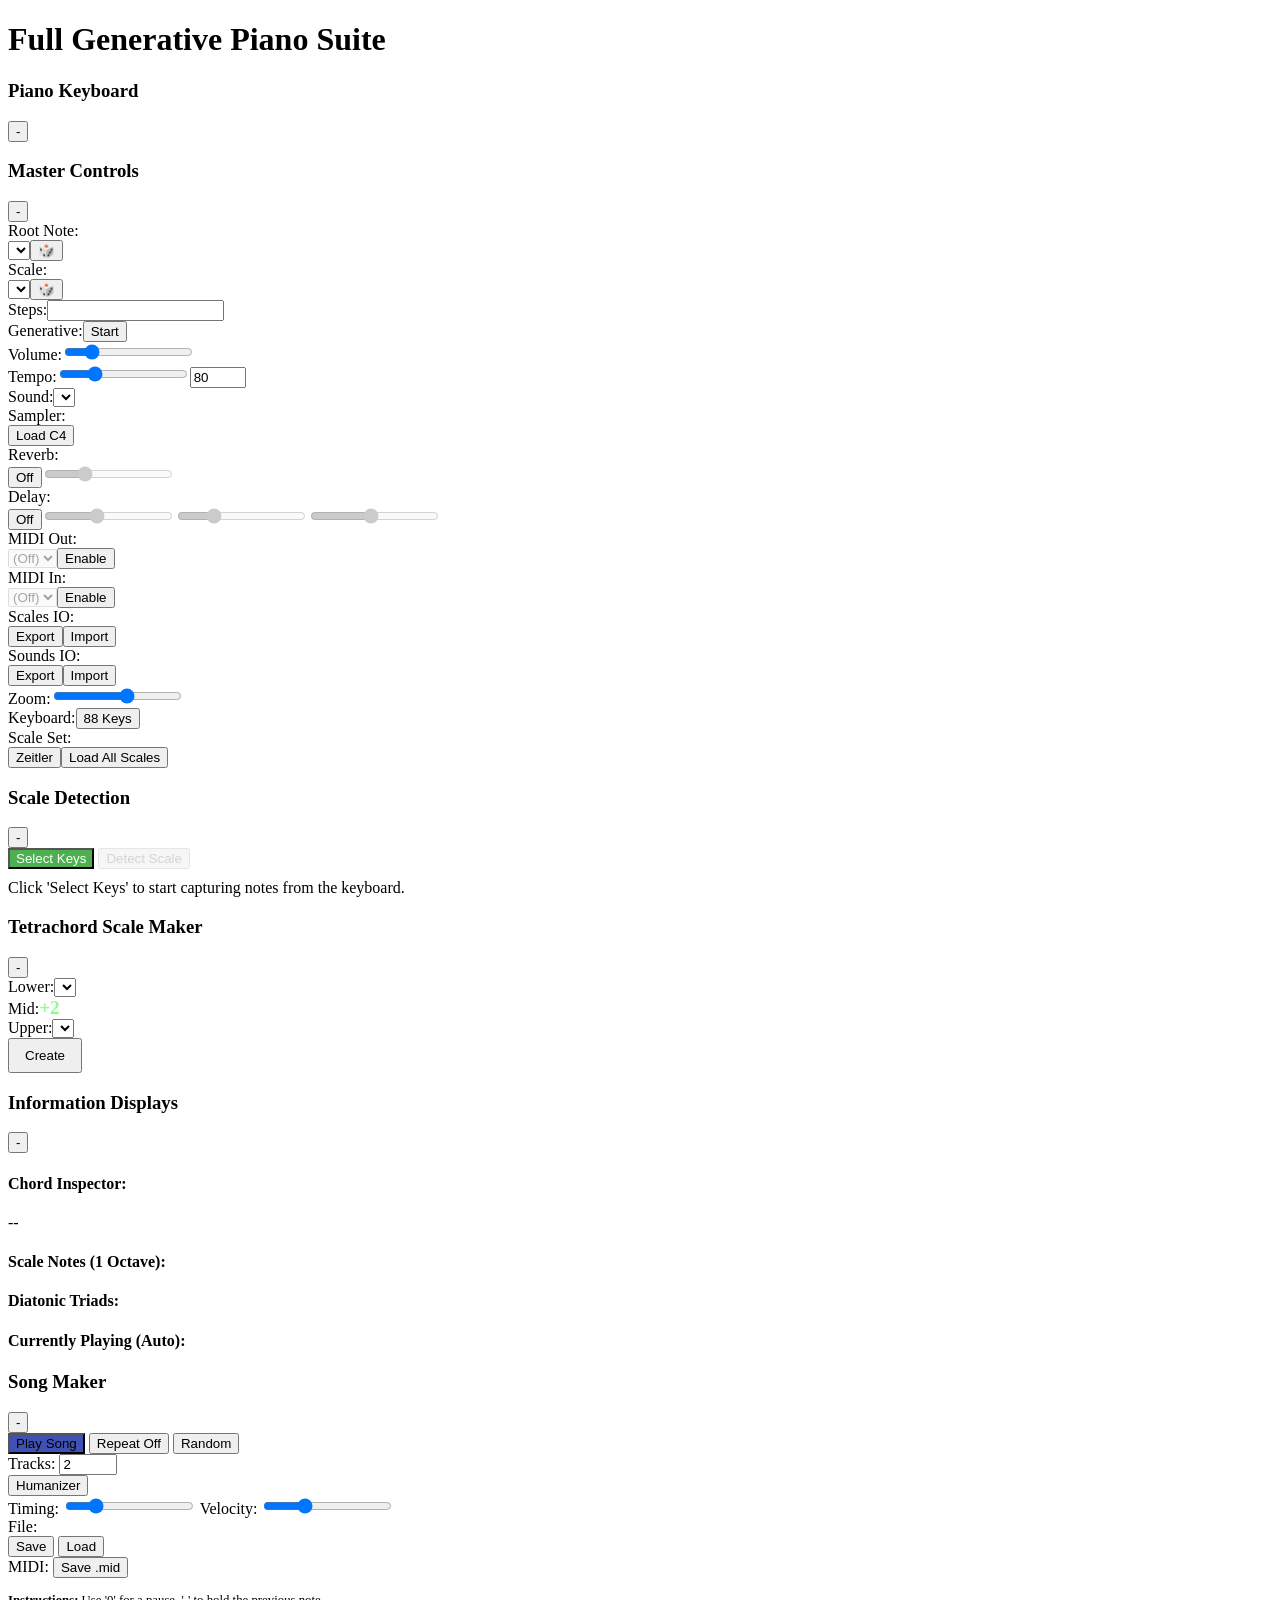
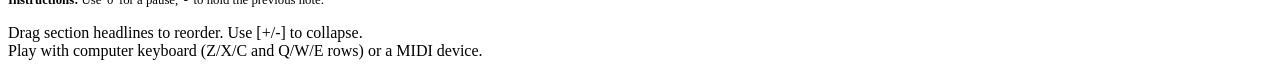
==== commit 46bd3a53: "Update index.html" ====
--- a/index.html
+++ b/index.html
@@ -4,365 +4,8 @@
     <meta charset="UTF-8">
     <meta name="viewport" content="width=device-width, initial-scale=1.0, user-scalable=no">
     <title>Full Generative Piano Suite</title>
-    <style>
-        :root {
-            --white-key-width: 60px;
-            --white-key-height: 220px;
-            --black-key-width: 38px;
-            --black-key-height: 140px;
-            --key-border-radius: 3px;
-            --section-bg: #2a2a2a;
-            --header-bg: #383838;
-            --control-bg: #444;
-            --control-border: #555;
-            --text-color: #eee;
-            --subtle-text: #ccc;
-        }
-
-        body {
-            font-family: sans-serif;
-            display: flex;
-            flex-direction: column;
-            align-items: center;
-            padding: 10px 0;
-            margin: 0;
-            background-color: #333;
-            color: var(--text-color);
-            overscroll-behavior-y: contain;
-        }
-
-        h1 {
-            margin-top: 10px;
-            margin-bottom: 15px;
-            text-align: center;
-            font-size: 1.5em;
-        }
-
-        #main-container {
-            display: flex;
-            flex-direction: column;
-            gap: 15px;
-            width: 95vw;
-            max-width: 1000px;
-        }
-
-        .draggable-section {
-            background-color: var(--section-bg);
-            border-radius: 8px;
-            box-shadow: 0 2px 5px rgba(0,0,0,0.3);
-            transition: box-shadow 0.2s ease-in-out;
-        }
-
-        .section-header {
-            background-color: var(--header-bg);
-            padding: 8px 12px;
-            border-radius: 8px 8px 0 0;
-            display: flex;
-            justify-content: space-between;
-            align-items: center;
-            cursor: move; /* Drag handle cursor */
-            user-select: none;
-        }
-
-        .section-header h3 {
-            margin: 0;
-            font-size: 1.1em;
-            color: var(--text-color);
-        }
-
-        .toggle-btn {
-            background-color: var(--control-bg);
-            border: 1px solid var(--control-border);
-            color: var(--text-color);
-            font-family: monospace;
-            font-weight: bold;
-            font-size: 1.2em;
-            line-height: 1;
-            padding: 2px 8px;
-            border-radius: 4px;
-            cursor: pointer;
-            z-index: 10; /* Ensure it's clickable over the header */
-        }
-        .toggle-btn:hover {
-            background-color: #505050;
-        }
-
-        .section-content {
-            padding: 10px;
-            transition: all 0.3s ease-out;
-            overflow: hidden;
-        }
-
-        .section-content.hidden {
-            padding-top: 0;
-            padding-bottom: 0;
-            max-height: 0 !important; /* Use max-height for transition */
-        }
-        
-        /* Drag and Drop Styles */
-        .draggable-section.dragging {
-            opacity: 0.6;
-            box-shadow: 0 10px 20px rgba(0,0,0,0.4);
-        }
-        .drag-placeholder {
-            height: 50px;
-            background-color: rgba(100, 150, 255, 0.2);
-            border: 2px dashed rgba(100, 150, 255, 0.5);
-            border-radius: 8px;
-            margin: 15px 0;
-            box-sizing: border-box;
-        }
-
-
-        .master-controls-container-content {
-            display: flex;
-            flex-wrap: wrap;
-            justify-content: center;
-            gap: 10px 15px;
-        }
-
-        .control-group {
-            display: flex;
-            flex-direction: column;
-            align-items: flex-start;
-            gap: 5px;
-        }
-        .control-group-horizontal {
-             flex-direction: row;
-             align-items: center;
-        }
-        .control-group label {
-            font-size: 0.85em;
-            color: var(--subtle-text);
-            margin-right: 5px;
-        }
-        .control-group select,
-        .control-group input[type="text"],
-        .control-group input[type="number"],
-        .control-group input[type="range"],
-        .control-group button {
-            padding: 6px 8px;
-            border-radius: 4px;
-            border: 1px solid var(--control-border);
-            background-color: var(--control-bg);
-            color: var(--text-color);
-            font-size: 0.9em;
-        }
-        .control-group input[type="text"] { width: 100px; }
-        #semistepsSumDisplay { font-size: 0.8em; color: #8f8; padding-left: 5px; }
-        #semistepsSumDisplay.non-octave { color: #f90; }
-
-        .control-group select { min-width: 120px; } 
-        .control-group button { cursor: pointer; background-color: #5a5a5a; padding: 6px 10px; }
-        .control-group button:hover { background-color: #6b6b6b; }
-        
-        #autoPlayBtn.playing, 
-        #midiOutToggleBtn.active, 
-        #midiInToggleBtn.active,
-        #reverbToggleBtn.active,
-        #delayToggleBtn.active,
-        #songMakerPlayBtn.playing,
-        #songMakerRepeatBtn.active,
-        .humanizer-toggle-btn.active { 
-            background-color: #f44336; 
-            color: white;
-        }
-        #autoPlayBtn.playing:hover, 
-        #midiOutToggleBtn.active:hover, 
-        #midiInToggleBtn.active:hover,
-        #reverbToggleBtn.active:hover,
-        #delayToggleBtn.active:hover,
-        #songMakerPlayBtn.playing:hover,
-        #songMakerRepeatBtn.active:hover,
-        .humanizer-toggle-btn.active:hover {
-            background-color: #d32f2f;
-        }
-
-
-        #zoomSlider, #volumeSlider, #tempoSlider, .effect-slider { width: 120px; cursor: pointer; } 
-        #tempoInput { width: 50px; margin-left: 5px; -moz-appearance: textfield; }
-        #tempoInput::-webkit-outer-spin-button, #tempoInput::-webkit-inner-spin-button { -webkit-appearance: none; margin: 0; }
-        .control-group-horizontal .effect-slider { width: 80px; }
-
-
-        .piano-container {
-            width: 100%;
-            overflow-x: auto;
-            overflow-y: hidden;
-            padding: 10px 0;
-            background-color: #222;
-            border-radius: 10px;
-            box-sizing: border-box;
-            box-shadow: inset 0 2px 10px rgba(0,0,0,0.5);
-            scrollbar-width: auto; 
-            scrollbar-color: #666 #333;
-        }
-        .piano-container::-webkit-scrollbar { height: 12px; }
-        .piano-container::-webkit-scrollbar-track { background: #333; border-radius: 6px; }
-        .piano-container::-webkit-scrollbar-thumb { background-color: #666; border-radius: 6px; }
-        .piano-container::-webkit-scrollbar-thumb:hover { background-color: #777; }
-
-        .piano-keyboard {
-            display: flex;
-            position: relative;
-            height: var(--white-key-height);
-            padding: 0 5px;
-        }
-
-        .key {
-            display: flex;
-            flex-direction: column;
-            justify-content: flex-end;
-            align-items: center;
-            box-sizing: border-box;
-            cursor: pointer;
-            user-select: none;
-            -webkit-tap-highlight-color: transparent;
-            padding-bottom: 8px;
-            font-size: 0.7em;
-            font-weight: bold;
-            transition: background-color 0.1s ease-out;
-            text-align: center;
-        }
-
-        .white-key {
-            width: var(--white-key-width);
-            height: var(--white-key-height);
-            background-color: #f8f8f8;
-            border: 1px solid #bbb;
-            border-bottom-left-radius: var(--key-border-radius);
-            border-bottom-right-radius: var(--key-border-radius);
-            color: #333;
-            z-index: 1;
-            margin-right: -1px;
-        }
-
-        .black-key {
-            position: absolute;
-            width: var(--black-key-width);
-            height: var(--black-key-height);
-            background-color: #333;
-            border: 1px solid #222;
-            border-bottom-left-radius: var(--key-border-radius);
-            border-bottom-right-radius: var(--key-border-radius);
-            color: #eee;
-            z-index: 2;
-            top: 0;
-        }
-
-        /* --- KEY STATE COLORS --- */
-        /* User Played (Green) */
-        .white-key.pressed:not(.key-disabled) { background-color: #98FB98; }
-        .white-key:active:not(.key-disabled) { background-color: #90ee90; }
-        .black-key.pressed:not(.key-disabled) { background-color: #2E8B57; }
-        .black-key:active:not(.key-disabled) { background-color: #3CB371; }
-        /* Chord Button Highlight (Grayish) */
-        .white-key.chord-note-active:not(.key-disabled) { background-color: #d0d0d0; }
-        .black-key.chord-note-active:not(.key-disabled) { background-color: #505050; }
-        /* Auto-Played (Blue) */
-        .white-key.auto-playing-note:not(.key-disabled) { background-color: #add8e6; }
-        .black-key.auto-playing-note:not(.key-disabled) { background-color: #4682b4; }
-        
-        .key-label { pointer-events: none; line-height: 1.2; }
-
-        .key.key-disabled { cursor: not-allowed; }
-        .white-key.key-disabled { background-color: #aaa !important; color: #777 !important; border-color: #999; }
-        .black-key.key-disabled { background-color: #666 !important; color: #999 !important; border-color: #555; }
-        .key.key-disabled .key-label { opacity: 0.7; }
-        
-        .info-displays-content {
-            display: flex;
-            flex-direction: column;
-            gap: 10px;
-        }
-        #scaleNotesDisplay, #chordButtonsDisplay, #currentlyPlayingNotesDisplay {
-            display: flex;
-            flex-wrap: wrap;
-            gap: 8px;
-            font-size: 0.9em;
-            color: var(--subtle-text);
-            min-height: 2em; 
-        }
-        .scale-note-item, .playing-note-item {
-            padding: 3px 6px;
-            background-color: #383838;
-            border-radius: 3px;
-        }
-        .info-block {
-            border-bottom: 1px solid #444;
-            padding-bottom: 8px;
-            margin-bottom: 8px;
-        }
-        .info-block:last-child {
-            border-bottom: none;
-            margin-bottom: 0;
-            padding-bottom: 0;
-        }
-        .info-block-header {
-            margin: 0 0 8px 0;
-            font-size: 1em;
-            color: #ddd;
-        }
-        #chordNameDisplay {
-            font-size: 1.1em; padding: 5px 10px; display: inline-block; min-width: 100px; text-align: center;
-        }
-        .chord-button {
-            padding: 5px 10px;
-            background-color: #4CAF50;
-            color: white;
-            border: none;
-            border-radius: 4px;
-            cursor: pointer;
-            font-size: 0.9em;
-            transition: background-color 0.2s;
-        }
-        .chord-button:hover { background-color: #45a049; }
-        .chord-button:active { background-color: #3e8e41; }
-        
-        .tetrachord-maker-content {
-             display: flex; flex-direction: column; align-items: stretch; gap: 10px;
-        }
-        .tetrachord-controls {
-            display: flex; justify-content: space-around; align-items: center; flex-wrap: wrap; gap: 10px;
-        }
-
-        .song-maker-content {
-            display: flex;
-            flex-direction: column;
-            gap: 15px;
-        }
-        .song-maker-master-controls {
-            display: flex; flex-wrap: wrap; gap: 15px; align-items: center;
-            border-bottom: 1px solid var(--control-border); padding-bottom: 15px;
-        }
-        .song-maker-tracks-container {
-            display: flex; flex-direction: column; gap: 15px; max-height: 400px; overflow-y: auto; padding-right: 5px;
-        }
-        .song-maker-track {
-            background-color: #333; border: 1px solid var(--control-border); border-radius: 6px; padding: 10px;
-        }
-        .song-maker-track-header {
-            display: flex; flex-wrap: wrap; gap: 10px; align-items: center; margin-bottom: 10px;
-        }
-        .song-maker-track-header .track-title {
-            font-weight: bold; color: var(--text-color); margin-right: auto;
-        }
-        .song-maker-track .track-button { font-size: 0.8em; padding: 4px 8px; }
-        .song-maker-track .track-button.solo.active { background-color: #ff9800; }
-        .song-maker-track .track-button.mute.active { background-color: #795548; }
-        .song-maker-track .track-velocity-slider { width: 80px; }
-        .song-maker-track .track-inputs { display: flex; flex-direction: column; gap: 8px; }
-        .song-maker-track .track-inputs input { width: 95%; }
-
-        .humanizer-controls {
-            display: none; flex-wrap: wrap; gap: 10px; align-items: center;
-            background-color: #3a3a3a; padding: 8px; border-radius: 5px; margin-top: 5px;
-        }
-        .humanizer-controls.visible { display: flex; }
-        #humanizerTimingSlider, #humanizerVelocitySlider { width: 100px; }
-
-        .info { margin-top: 20px; font-size: 0.9em; color: var(--subtle-text); text-align: center; }
-    </style>
+    <!-- Link to the external stylesheet -->
+    <link rel="stylesheet" href="style.css">
 </head>
 <body>
 
@@ -405,6 +48,23 @@
                 <div class="control-group control-group-horizontal"><label for="zoomSlider">Zoom:</label><input type="range" id="zoomSlider" min="0.3" max="1.5" step="0.05" value="1"></div>
                 <div class="control-group"><label>Keyboard:</label><button id="toggle88KeysBtn">88 Keys</button></div>
                 <div class="control-group"><label>Scale Set:</label><div><button id="scaleSetToggleBtn">Zeitler</button><button id="loadJsScalesBtn">Load All Scales</button></div></div>
+            </div>
+        </div>
+
+        <!-- NEW: Scale Detection Section -->
+        <div class="draggable-section" data-section-id="scaledetect">
+            <div class="section-header" draggable="true">
+                <h3>Scale Detection</h3>
+                <button class="toggle-btn">-</button>
+            </div>
+            <div class="section-content scale-detect-content">
+                <div class="control-group control-group-horizontal">
+                    <button id="selectKeysBtn" style="background-color: #4CAF50; color: white;">Select Keys</button>
+                    <button id="detectScaleBtn" disabled style="opacity: 0.5;">Detect Scale</button>
+                </div>
+                <p id="scaleDetectInfo" class="info" style="margin-top: 10px; text-align: left; max-width: 100%;">
+                    Click 'Select Keys' to start capturing notes from the keyboard.
+                </p>
             </div>
         </div>
 
@@ -490,843 +150,9 @@
         <br>Play with computer keyboard (Z/X/C and Q/W/E rows) or a MIDI device.
     </p>
 
+    <!-- External Scripts -->
     <script src="12EDOscaleList.js"></script>
-    <script>
-        // --- GLOBAL VARIABLES ---
-        let audioContext;
-        let masterVolumeNode, effectsInputNode;
-        let dryGain, reverbWetGain, delayWetGain;
-        let reverbNode, delayNode, delayFeedbackGain;
-        let isReverbOn = false, isDelayOn = false;
-        let impulseResponseBuffer;
-        let effectiveBaseTempoMs = 750;
-
-        const SOUND_DURATION = 1.8;
-        const NOTE_RELATIVE_MAX_GAIN = 1.0;
-        const DEFAULT_ATTACK_TIME = 0.02, DEFAULT_DECAY_TIME = 0.3, DEFAULT_SUSTAIN_LEVEL = 0.6, DEFAULT_ADSR_RELEASE_CONSTANT = 0.1;
-
-        const RHYTHM_PATTERNS = { "standard": [0.25, 0.5, 0.5, 0.5, 0.75, 1, 1, 1, 1, 1, 1.5, 2], "blues_swing": [0.75, 0.25, 1, 0.75, 0.25, 1.5, 1, 0.75, 0.25], "reggae_skank": [1, 0.5, 0.5, 1, 0.5, 0.5, 1, 0.5, 0.5], "jazz_swing": [0.66, 0.33, 1, 0.66, 0.33, 1.5, 0.66, 0.33, 1], "latino_sync": [0.5, 0.25, 0.25, 1, 0.5, 0.75, 0.25, 1.5, 0.5, 0.5] }; const RHYTHM_STYLE_PROBABILITY = 0.5; const MELODY_REPETITIONS = 2; const TRANSPOSITION_LEVEL_SEQUENCE = [0, 7, 2, 9, 4, 11, 6, 1, 8, 3, 10, 5]; const MIN_MELODIC_INTERVAL = 3; const MONORHYTHM_PROBABILITY = 0.1; const SCALE_RUN_PROBABILITY = 0.05; const SCALE_RUN_NOTE_DURATION_FACTOR = 0.30; const TIME_SIGNATURE_CONFIGS = [ { sig: "4/4", notesPerBar: 4, bars: 2 }, { sig: "3/4", notesPerBar: 3, bars: 2 }, { sig: "4/4", notesPerBar: 2, bars: 4 } ]; const SLOW_TEMPO_PROBABILITY = 0.2; const SLOW_TEMPO_MULTIPLIER = 1.6; const TEMPO_VARIATION_PERCENT = 0.03; const BASS_HARMONY_PROBABILITY = 0.4; const BASS_HARMONY_GAIN_SCALE = 0.5; const PROBABILITY_PLAY_CHORDAL = 0.7; const CHORD_VOICING_GAIN_SCALE = 0.6; const NOTE_REPETITION_PROBABILITY = 0.2; const MAX_NOTE_REPETITIONS = 2; const ARPEGGIO_PROBABILITY = 0.75; const ARPEGGIO_TYPES = [ [0, 2, 4], [0, 2, 4, 6] ]; const ARPEGGIO_NOTE_DURATION_FACTOR = 0.4; const BASS_ALTERNATION_PROBABILITY = 0.6; const REPEATING_CHORD_PROBABILITY = 0.3; const REPEATING_CHORD_DURATION_FACTOR = 0.75; const REPEATING_CHORD_DEGREES = [2, 4, 6]; const CHORD_TONE_MELODY_PROBABILITY = 0.8; 
-        
-        let midiAccess = null, currentMidiOutput = null, isMidiOutEnabled = false, currentMidiInput = null, isMidiInEnabled = false;
-        const activeMidiNotes = new Map(), activeComputerKeys = new Set(), userHeldNotes = new Set();
-        const MIDI_BASE_VELOCITY = 80, MIDI_VELOCITY_VARIATION_RANGE = 30;
-        const KEYBOARD_MAP = { 'z': 'C4', 's': 'C#4', 'x': 'D4', 'd': 'D#4', 'c': 'E4', 'v': 'F4', 'g': 'F#4', 'b': 'G4', 'h': 'G#4', 'n': 'A4', 'j': 'A#4', 'm': 'B4', 'q': 'C5', '2': 'C#5', 'w': 'D5', '3': 'D#5', 'e': 'E5', 'r': 'F5', '5': 'F#5', 't': 'G5', '6': 'G#5', 'y': 'A5', '7': 'A#5', 'u': 'B5' };
-        
-        const BASE_DIMENSIONS = { whiteKeyWidth: 60, whiteKeyHeight: 220, blackKeyWidth: 38, blackKeyHeight: 140, keyBorderRadius: 3 };
-        let is88KeyMode = false;
-
-        const noteFrequencies = {};
-        const ALL_NOTES_CHROMATIC = ["C", "C#", "D", "D#", "E", "F", "F#", "G", "G#", "A", "A#", "B"];
-        const A4_FREQ = 440.0, A4_MIDI_NUMBER = 69;
-        for (let octave = 0; octave < 9; octave++) { ALL_NOTES_CHROMATIC.forEach((noteBase, index) => { const noteName = noteBase + octave; const currentMidiNumber = 12 * (octave - 4) + (index - 9) + A4_MIDI_NUMBER; noteFrequencies[noteName] = A4_FREQ * Math.pow(2, (currentMidiNumber - A4_MIDI_NUMBER) / 12); }); }
-        const keysData = [];
-        
-        // --- DATA DEFINITIONS ---
-        const BASIC_SCALES = [ { name: "Ionian (Major)", steps: "2212221" }, { name: "Dorian", steps: "2122212" }, { name: "Phrygian", steps: "1222122" }, { name: "Lydian", steps: "2221221" }, { name: "Mixolydian", steps: "2212212" }, { name: "Aeolian (Nat. Minor)", steps: "2122122" }, { name: "Locrian", steps: "1221222" }, { name: "Harmonic Minor", steps: "2122131" }, { name: "Melodic Minor (Asc.)", steps: "2122221" }, { name: "Major Pentatonic", steps: "22323" }, { name: "Minor Pentatonic", steps: "32232" }, { name: "Blues", steps: "321132" }, { name: "Chromatic", steps: "111111111111"}, { name: "Whole Tone", steps: "222222"}, { name: "Diminished (WH)", steps: "21212121"}, { name: "Diminished (HW)", steps: "12121212"}, { name: "Custom", steps: ""} ];
-        const ZEITLER_SCALES = [ { "name": "Ionian", "steps": "2212221" }, { "name": "Dorian", "steps": "2122212" }, { "name": "Phrygian", "steps": "1222122" }, { "name": "Lydian", "steps": "2221221" }, { "name": "Mixolydian", "steps": "2212212" }, { "name": "Aeolian", "steps": "2122122" }, { "name": "Locrian", "steps": "1221222" }, { "name": "Ionythian", "steps": "4122111" }, { "name": "Aeolyrian", "steps": "1221114" }, { "name": "Gorian", "steps": "2211141" }, { "name": "Aeolodian", "steps": "2111412" }, { "name": "Doptian", "steps": "1114122" }, { "name": "Aeraphian", "steps": "1141221" }, { "name": "Zacrian", "steps": "1412211" }, { "name": "Ionarian", "steps": "4113111" }, { "name": "Dynian", "steps": "1131114" }, { "name": "Zydian", "steps": "1311141" }, { "name": "Zathian", "steps": "3111411" }, { "name": "Radian", "steps": "1114113" }, { "name": "Stonian", "steps": "1141131" }, { "name": "Syptian", "steps": "1411311" }, { "name": "Aeolacrian", "steps": "4111311" }, { "name": "Zythian", "steps": "1113114" }, { "name": "Dyrian", "steps": "1131141" }, { "name": "Koptian", "steps": "1311411" }, { "name": "Thocrian", "steps": "3114111" }, { "name": "Aeolanian", "steps": "1141113" }, { "name": "Danian", "steps": "1411131" }, { "name": "Zogian", "steps": "4111221" }, { "name": "Epyrian", "steps": "1112214" }, { "name": "Lycrian", "steps": "1122141" }, { "name": "Daptian", "steps": "1221411" }, { "name": "Kygian", "steps": "2214111" }, { "name": "Mocrian", "steps": "2141112" }, { "name": "Zynian", "steps": "1411122" }, { "name": "Phrolian", "steps": "3221211" }, { "name": "Ionagian", "steps": "2212113" }, { "name": "Aeodian", "steps": "2121132" }, { "name": "Kycrian", "steps": "1211322" }, { "name": "Epygian", "steps": "2113221" }, { "name": "Zaptian", "steps": "1132212" }, { "name": "Kagian", "steps": "1322121" }, { "name": "Soptian", "steps": "3221112" }, { "name": "Ionyptian", "steps": "2211123" }, { "name": "Gyrian", "steps": "2111232" }, { "name": "Zalian", "steps": "1112322" }, { "name": "Stolian", "steps": "1123221" }, { "name": "Bylian", "steps": "1232211" }, { "name": "Zothian", "steps": "2322111" }, { "name": "Thonian", "steps": "3212211" }, { "name": "Phrorian", "steps": "2122113" }, { "name": "Stadian", "steps": "1221132" }, { "name": "Thodian", "steps": "2211321" }, { "name": "Dogian", "steps": "2113212" }, { "name": "Mixopyrian", "steps": "1132122" }, { "name": "Garian", "steps": "1321221" }, { "name": "Epathian", "steps": "3211311" }, { "name": "Mythian", "steps": "2113113" }, { "name": "Sogian", "steps": "1131132" }, { "name": "Gogian", "steps": "1311321" }, { "name": "Rothian", "steps": "3113211" }, { "name": "Katarian", "steps": "1132113" }, { "name": "Stylian", "steps": "1321131" }, { "name": "Stathian", "steps": "3211122" }, { "name": "Mixonyphian", "steps": "2111223" }, { "name": "Magian", "steps": "1112232" }, { "name": "Dadian", "steps": "1122321" }, { "name": "Aeolylian", "steps": "1223211" }, { "name": "Gycrian", "steps": "2232111" }, { "name": "Pyrian", "steps": "2321112" }, { "name": "Epogian", "steps": "3113112" }, { "name": "Lanian", "steps": "1131123" }, { "name": "Paptian", "steps": "1311231" }, { "name": "Ionacrian", "steps": "3112311" }, { "name": "Gathian", "steps": "1123113" }, { "name": "Ionyphian", "steps": "1231131" }, { "name": "Phrynian", "steps": "2311311" }, { "name": "Ionycrian", "steps": "3112212" }, { "name": "Phradian", "steps": "1122123" }, { "name": "Aeolorian", "steps": "1221231" }, { "name": "Gonian", "steps": "2212311" }, { "name": "Dalian", "steps": "2123112" }, { "name": "Dygian", "steps": "1231122" }, { "name": "Zolian", "steps": "2311221" }, { "name": "Aerathian", "steps": "3112122" }, { "name": "Sarian", "steps": "1121223" }, { "name": "Zoptian", "steps": "1212231" }, { "name": "Aeracrian", "steps": "2122311" }, { "name": "Byptian", "steps": "1223112" }, { "name": "Darian", "steps": "2231121" }, { "name": "Lonian", "steps": "2311212" }, { "name": "Aeopian", "steps": "4212111" }, { "name": "Rygian", "steps": "2121114" }, { "name": "Epynian", "steps": "1211142" }, { "name": "Ionogian", "steps": "2111421" }, { "name": "Kydian", "steps": "1114212" }, { "name": "Gaptian", "steps": "1142121" }, { "name": "Tharian", "steps": "1421211" }, { "name": "Epycrian", "steps": "4211121" }, { "name": "Gocrian", "steps": "2111214" }, { "name": "Katolian", "steps": "1112142" }, { "name": "Thoptian", "steps": "1121421" }, { "name": "Bagian", "steps": "1214211" }, { "name": "Kyrian", "steps": "2142111" }, { "name": "Sonian", "steps": "1421112" }, { "name": "Parian", "steps": "4131111" }, { "name": "Ionaptian", "steps": "1311114" }, { "name": "Thylian", "steps": "3111141" }, { "name": "Lolian", "steps": "1111413" }, { "name": "Thagian", "steps": "1114131" }, { "name": "Kolian", "steps": "1141311" }, { "name": "Dycrian", "steps": "1413111" }, { "name": "Stygian", "steps": "4121211" }, { "name": "Aeolygian", "steps": "1212114" }, { "name": "Aerogian", "steps": "2121141" }, { "name": "Dacrian", "steps": "1211412" }, { "name": "Baptian", "steps": "2114121" }, { "name": "Dagian", "steps": "1141212" }, { "name": "Aeolydian", "steps": "1412121" }, { "name": "Stythian", "steps": "4121121" }, { "name": "Kothian", "steps": "1211214" }, { "name": "Pygian", "steps": "2112141" }, { "name": "Rodian", "steps": "1121412" }, { "name": "Sorian", "steps": "1214121" }, { "name": "Monian", "steps": "2141211" }, { "name": "Thalian", "steps": "1412112" }, { "name": "Zorian", "steps": "4121112" }, { "name": "Aeragian", "steps": "1211124" }, { "name": "Epothian", "steps": "2111241" }, { "name": "Salian", "steps": "1112412" }, { "name": "Lyptian", "steps": "1124121" }, { "name": "Katonian", "steps": "1241211" }, { "name": "Gyphian", "steps": "2412111" }, { "name": "Thacrian", "steps": "4112211" }, { "name": "Dodian", "steps": "1122114" }, { "name": "Aeolyptian", "steps": "1221141" }, { "name": "Aeolonian", "steps": "2211411" }, { "name": "Aeradian", "steps": "2114112" }, { "name": "Aeolagian", "steps": "1141122" }, { "name": "Zyrian", "steps": "1411221" }, { "name": "Aeolathian", "steps": "4112121" }, { "name": "Bythian", "steps": "1121214" }, { "name": "Padian", "steps": "1212141" }, { "name": "Rolian", "steps": "2121411" }, { "name": "Pydian", "steps": "1214112" }, { "name": "Thygian", "steps": "2141121" }, { "name": "Katalian", "steps": "1411212" }, { "name": "Saptian", "steps": "4111212" }, { "name": "Aerodian", "steps": "1112124" }, { "name": "Macrian", "steps": "1121241" }, { "name": "Rogian", "steps": "1212411" }, { "name": "Boptian", "steps": "2124111" }, { "name": "Stogian", "steps": "1241112" }, { "name": "Thynian", "steps": "2411121" }, { "name": "Thycrian", "steps": "4111131" }, { "name": "Aeoladian", "steps": "1111314" }, { "name": "Dylian", "steps": "1113141" }, { "name": "Eponian", "steps": "1131411" }, { "name": "Katygian", "steps": "1314111" }, { "name": "Starian", "steps": "3141111" }, { "name": "Phrathian", "steps": "1411113" }, { "name": "Stalian", "steps": "3311211" }, { "name": "Stoptian", "steps": "3112113" }, { "name": "Zygian", "steps": "1121133" }, { "name": "Kataptian", "steps": "1211331" }, { "name": "Aeolaptian", "steps": "2113311" }, { "name": "Pothian", "steps": "1133112" }, { "name": "Bygian", "steps": "1331121" }, { "name": "Morian", "steps": "3231111" }, { "name": "Rycrian", "steps": "2311113" }, { "name": "Ronian", "steps": "3111132" }, { "name": "Stycrian", "steps": "1111323" }, { "name": "Katorian", "steps": "1113231" }, { "name": "Epythian", "steps": "1132311" }, { "name": "Kaptian", "steps": "1323111" }, { "name": "Phraptian", "steps": "3222111" }, { "name": "Bacrian", "steps": "2221113" }, { "name": "Katythian", "steps": "2211132" }, { "name": "Madian", "steps": "2111322" }, { "name": "Aerygian", "steps": "1113222" }, { "name": "Pylian", "steps": "1132221" }, { "name": "Ionathian", "steps": "1322211" }, { "name": "Katocrian", "steps": "3213111" }, { "name": "Phryptian", "steps": "2131113" }, { "name": "Katynian", "steps": "1311132" }, { "name": "Aerycrian", "steps": "3111321" }, { "name": "Ganian", "steps": "1113213" }, { "name": "Eparian", "steps": "1132131" }, { "name": "Lyrian", "steps": "1321311" }, { "name": "Ionopian", "steps": "3212112" }, { "name": "Aeologian", "steps": "2121123" }, { "name": "Zadian", "steps": "1211232" }, { "name": "Sygian", "steps": "2112321" }, { "name": "Phralian", "steps": "1123212" }, { "name": "Phrogian", "steps": "1232121" }, { "name": "Rathian", "steps": "2321211" }, { "name": "Rythian", "steps": "3211212" }, { "name": "Donian", "steps": "2112123" }, { "name": "Aeoloptian", "steps": "1121232" }, { "name": "Panian", "steps": "1212321" }, { "name": "Lodian", "steps": "2123211" }, { "name": "Solian", "steps": "1232112" }, { "name": "Ionolian", "steps": "2321121" }, { "name": "Laptian", "steps": "3211131" }, { "name": "Lygian", "steps": "2111313" }, { "name": "Logian", "steps": "1113132" }, { "name": "Lalian", "steps": "1131321" }, { "name": "Sothian", "steps": "1313211" }, { "name": "Phrocrian", "steps": "3132111" }, { "name": "Thogian", "steps": "1321113" }, { "name": "Katathian", "steps": "3131211" }, { "name": "Modian", "steps": "1312113" }, { "name": "Barian", "steps": "3121131" }, { "name": "Mixolocrian", "steps": "1211313" }, { "name": "Sagian", "steps": "2113131" }, { "name": "Aeolothian", "steps": "1131312" }, { "name": "Socrian", "steps": "1313121" }, { "name": "Tholian", "steps": "3131121" }, { "name": "Ralian", "steps": "1311213" }, { "name": "Syrian", "steps": "3112131" }, { "name": "Stodian", "steps": "1121313" }, { "name": "Ionocrian", "steps": "1213131" }, { "name": "Zycrian", "steps": "2131311" }, { "name": "Ionygian", "steps": "1313112" }, { "name": "Zarian", "steps": "3131112" }, { "name": "Phrythian", "steps": "1311123" }, { "name": "Rorian", "steps": "3111231" }, { "name": "Bolian", "steps": "1112313" }, { "name": "Bothian", "steps": "1123131" }, { "name": "Katadian", "steps": "1231311" }, { "name": "Kodian", "steps": "2313111" }, { "name": "Ranian", "steps": "3123111" }, { "name": "Ladian", "steps": "1231113" }, { "name": "Podian", "steps": "2311131" }, { "name": "Ionothian", "steps": "3111312" }, { "name": "Kanian", "steps": "1113123" }, { "name": "Zylian", "steps": "1131231" }, { "name": "Zodian", "steps": "1312311" }, { "name": "Golian", "steps": "3122211" }, { "name": "Dyptian", "steps": "1222113" }, { "name": "Ryphian", "steps": "2221131" }, { "name": "Gylian", "steps": "2211312" }, { "name": "Aeolycrian", "steps": "2113122" }, { "name": "Pynian", "steps": "1131222" }, { "name": "Zanian", "steps": "1312221" }, { "name": "Palian", "steps": "3122121" }, { "name": "Stothian", "steps": "1221213" }, { "name": "Aerorian", "steps": "2212131" }, { "name": "Katagian", "steps": "2121312" }, { "name": "Phronian", "steps": "1213122" }, { "name": "Banian", "steps": "2131221" }, { "name": "Aeronian", "steps": "1312212" }, { "name": "Loptian", "steps": "3121311" }, { "name": "Ionodian", "steps": "1213113" }, { "name": "Bogian", "steps": "2131131" }, { "name": "Mogian", "steps": "1311312" }, { "name": "Docrian", "steps": "3113121" }, { "name": "Epadian", "steps": "1131213" }, { "name": "Aerynian", "steps": "1312131" }, { "name": "Bycrian", "steps": "3121221" }, { "name": "Pathian", "steps": "1212213" }, { "name": "Mydian", "steps": "2122131" }, { "name": "Thyptian", "steps": "1221312" }, { "name": "Phrothian", "steps": "2213121" }, { "name": "Katycrian", "steps": "2131212" }, { "name": "Ionalian", "steps": "1312122" }, { "name": "Dolian", "steps": "3112221" }, { "name": "Porian", "steps": "1122213" }, { "name": "Aerylian", "steps": "1222131" }, { "name": "Zagian", "steps": "2221311" }, { "name": "Lagian", "steps": "2213112" }, { "name": "Tyrian", "steps": "2131122" }, { "name": "Mixonorian", "steps": "1311222" }, { "name": "Pagian", "steps": "3111222" }, { "name": "Aeolythian", "steps": "1112223" }, { "name": "Molian", "steps": "1122231" }, { "name": "Staptian", "steps": "1222311" }, { "name": "Mothian", "steps": "2223111" }, { "name": "Aeranian", "steps": "2231112" }, { "name": "Ragian", "steps": "2311122" }, { "name": "Larian", "steps": "2222121" }, { "name": "Lythian", "steps": "2221212" }, { "name": "Stydian", "steps": "2212122" }, { "name": "Lorian", "steps": "2121222" }, { "name": "Ionadian", "steps": "1212222" }, { "name": "Bocrian", "steps": "2122221" }, { "name": "Mixolythian", "steps": "1222212" }, { "name": "Thadian", "steps": "4311111" }, { "name": "Sanian", "steps": "3111114" }, { "name": "Ionydian", "steps": "1111143" }, { "name": "Epydian", "steps": "1111431" }, { "name": "Katydian", "steps": "1114311" }, { "name": "Mathian", "steps": "1143111" }, { "name": "Aeryptian", "steps": "1431111" }, { "name": "Pythian", "steps": "4221111" }, { "name": "Katylian", "steps": "2211114" }, { "name": "Bydian", "steps": "2111142" }, { "name": "Bynian", "steps": "1111422" }, { "name": "Galian", "steps": "1114221" }, { "name": "Zonian", "steps": "1142211" }, { "name": "Myrian", "steps": "1422111" }, { "name": "Katogian", "steps": "4211211" }, { "name": "Stacrian", "steps": "2112114" }, { "name": "Styrian", "steps": "1121142" }, { "name": "Ionyrian", "steps": "1211421" }, { "name": "Phrodian", "steps": "2114211" }, { "name": "Pycrian", "steps": "1142112" }, { "name": "Gyptian", "steps": "1421121" }, { "name": "Katacrian", "steps": "4112112" }, { "name": "Sodian", "steps": "1121124" }, { "name": "Bathian", "steps": "1211241" }, { "name": "Mylian", "steps": "2112411" }, { "name": "Godian", "steps": "1124112" }, { "name": "Thorian", "steps": "1241121" }, { "name": "Zocrian", "steps": "2411211" }, { "name": "Stanian", "steps": "4111122" }, { "name": "Epanian", "steps": "1111224" }, { "name": "Konian", "steps": "1112241" }, { "name": "Stocrian", "steps": "1122411" }, { "name": "Kalian", "steps": "1224111" }, { "name": "Phroptian", "steps": "2241111" }, { "name": "Dydian", "steps": "2411112" }, { "name": "Katyptian", "steps": "4111113" }, { "name": "Epodian", "steps": "1111134" }, { "name": "Mygian", "steps": "1111341" }, { "name": "Pacrian", "steps": "1113411" }, { "name": "Aerocrian", "steps": "1134111" }, { "name": "Aeolarian", "steps": "1341111" }, { "name": "Kythian", "steps": "3411111" }, { "name": "Bonian", "steps": "3321111" }, { "name": "Badian", "steps": "3211113" }, { "name": "Katodian", "steps": "2111133" }, { "name": "Sadian", "steps": "1111332" }, { "name": "Dothian", "steps": "1113321" }, { "name": "Moptian", "steps": "1133211" }, { "name": "Aeryrian", "steps": "1332111" }, { "name": "Epagian", "steps": "3312111" }, { "name": "Raptian", "steps": "3121113" }, { "name": "Epolian", "steps": "1211133" }, { "name": "Sythian", "steps": "2111331" }, { "name": "Sydian", "steps": "1113312" }, { "name": "Epocrian", "steps": "1133121" }, { "name": "Kylian", "steps": "1331211" }, { "name": "Gacrian", "steps": "3311121" }, { "name": "Borian", "steps": "3111213" }, { "name": "Sycrian", "steps": "1112133" }, { "name": "Gadian", "steps": "1121331" }, { "name": "Aeolocrian", "steps": "1213311" }, { "name": "Mixodorian", "steps": "2133111" }, { "name": "Dathian", "steps": "1331112" }, { "name": "Katoptian", "steps": "3311112" }, { "name": "Ponian", "steps": "3111123" }, { "name": "Kadian", "steps": "1111233" }, { "name": "Gynian", "steps": "1112331" }, { "name": "Thyphian", "steps": "1123311" }, { "name": "Polian", "steps": "1233111" }, { "name": "Thanian", "steps": "2331111" }, { "name": "Epacrian", "steps": "3221121" }, { "name": "Sathian", "steps": "2211213" }, { "name": "Lathian", "steps": "2112132" }, { "name": "Aeralian", "steps": "1121322" }, { "name": "Kynian", "steps": "1213221" }, { "name": "Stynian", "steps": "2132211" }, { "name": "Epyphian", "steps": "1322112" }, { "name": "Pogian", "steps": "3212121" }, { "name": "Aeraptian", "steps": "2121213" }, { "name": "Epylian", "steps": "1212132" }, { "name": "Gamian", "steps": "2121321" }, { "name": "Kathian", "steps": "1213212" }, { "name": "Lylian", "steps": "2132121" }, { "name": "Epalian", "steps": "1321212" }, { "name": "Eporian", "steps": "3211221" }, { "name": "Rylian", "steps": "2112213" }, { "name": "Epaptian", "steps": "1122132" }, { "name": "Byrian", "steps": "1221321" }, { "name": "Katanian", "steps": "2213211" }, { "name": "Katyrian", "steps": "2132112" }, { "name": "Rynian", "steps": "1321122" }, { "name": "Korian", "steps": "3122112" }, { "name": "Lynian", "steps": "1221123" }, { "name": "Malian", "steps": "2211231" }, { "name": "Synian", "steps": "2112312" }, { "name": "Phragian", "steps": "1123122" }, { "name": "Manian", "steps": "1231221" }, { "name": "Marian", "steps": "2312211" }, { "name": "Mycrian", "steps": "3121212" }, { "name": "Ionorian", "steps": "1212123" }, { "name": "Phrydian", "steps": "2121231" }, { "name": "Zyptian", "steps": "1212312" }, { "name": "Katothian", "steps": "2123121" }, { "name": "Phrylimic", "steps": "1231212" }, { "name": "Kocrian", "steps": "2312121" }, { "name": "Ionanian", "steps": "3121122" }, { "name": "Aerothian", "steps": "1211223" }, { "name": "Stagian", "steps": "2112231" }, { "name": "Lothian", "steps": "1122312" }, { "name": "Phrycrian", "steps": "1223121" }, { "name": "Kyptian", "steps": "2231211" }, { "name": "Ionylian", "steps": "2312112" }, { "name": "Gydian", "steps": "4211112" }, { "name": "Kogian", "steps": "2111124" }, { "name": "Rarian", "steps": "1111242" }, { "name": "Aerolian", "steps": "1112421" }, { "name": "Karian", "steps": "1124211" }, { "name": "Myptian", "steps": "1242111" }, { "name": "Rydian", "steps": "2421111" }, { "name": "Aeolynian", "steps": "2222211" }, { "name": "Aeroptian", "steps": "2222112" }, { "name": "Phryrian", "steps": "2221122" }, { "name": "Gothian", "steps": "2211222" }, { "name": "Storian", "steps": "2112222" }, { "name": "Pyptian", "steps": "1122222" }, { "name": "Thydian", "steps": "1222221" }, { "name": "Aerycryllian", "steps": "2111211111" }, { "name": "Gadyllian", "steps": "1112111112" }, { "name": "Solyllian", "steps": "1121111121" }, { "name": "Zyphyllian", "steps": "1211111211" }, { "name": "Garyllian", "steps": "2111112111" }, { "name": "Soryllian", "steps": "1111121112" }, { "name": "Godyllian", "steps": "1111211121" }, { "name": "Epityllian", "steps": "1112111211" }, { "name": "Ionyllian", "steps": "1121112111" }, { "name": "Aeoryllian", "steps": "1211121111" }, { "name": "Katoryllian", "steps": "3111111111" }, { "name": "Dodyllian", "steps": "1111111113" }, { "name": "Zogyllian", "steps": "1111111131" }, { "name": "Madyllian", "steps": "1111111311" }, { "name": "Dycryllian", "steps": "1111113111" }, { "name": "Aeogyllian", "steps": "1111131111" }, { "name": "Dydyllian", "steps": "1111311111" }, { "name": "Thogyllian", "steps": "1113111111" }, { "name": "Rygyllian", "steps": "1131111111" }, { "name": "Bathyllian", "steps": "1311111111" }, { "name": "Sydyllian", "steps": "2211111111" }, { "name": "Katogyllian", "steps": "2111111112" }, { "name": "Mixodyllian", "steps": "1111111122" }, { "name": "Aeradyllian", "steps": "1111111221" }, { "name": "Ryptyllian", "steps": "1111112211" }, { "name": "Loptyllian", "steps": "1111122111" }, { "name": "Kataphyllian", "steps": "1111221111" }, { "name": "Phradyllian", "steps": "1112211111" }, { "name": "Dagyllian", "steps": "1122111111" }, { "name": "Katyllian", "steps": "1221111111" }, { "name": "Gothyllian", "steps": "2121111111" }, { "name": "Lythyllian", "steps": "1211111112" }, { "name": "Bacryllian", "steps": "2111111121" }, { "name": "Aerygyllian", "steps": "1111111212" }, { "name": "Dathyllian", "steps": "1111112121" }, { "name": "Boptyllian", "steps": "1111121211" }, { "name": "Bagyllian", "steps": "1111212111" }, { "name": "Mathyllian", "steps": "1112121111" }, { "name": "Styptyllian", "steps": "1121211111" }, { "name": "Zolyllian", "steps": "1212111111" }, { "name": "Staptyllian", "steps": "2112111111" }, { "name": "Danyllian", "steps": "1121111112" }, { "name": "Goptyllian", "steps": "1211111121" }, { "name": "Epocryllian", "steps": "2111111211" }, { "name": "Rocryllian", "steps": "1111112112" }, { "name": "Zyryllian", "steps": "1111121121" }, { "name": "Sagyllian", "steps": "1111211211" }, { "name": "Epinyllian", "steps": "1112112111" }, { "name": "Katagyllian", "steps": "1121121111" }, { "name": "Ragyllian", "steps": "1211211111" }, { "name": "Thydyllian", "steps": "2111121111" }, { "name": "Epiryllian", "steps": "1111211112" }, { "name": "Lyryllian", "steps": "1112111121" }, { "name": "Mogyllian", "steps": "1121111211" }, { "name": "Katodyllian", "steps": "1211112111" }, { "name": "Aerycratic", "steps": "21111111111" }, { "name": "Monatic", "steps": "11111111112" }, { "name": "Solatic", "steps": "11111111121" }, { "name": "Zylatic", "steps": "11111111211" }, { "name": "Mixolatic", "steps": "11111112111" }, { "name": "Soratic", "steps": "11111121111" }, { "name": "Godatic", "steps": "11111211111" }, { "name": "Eptatic", "steps": "11112111111" }, { "name": "Ionatic", "steps": "11121111111" }, { "name": "Aeolatic", "steps": "11211111111" }, { "name": "Thydatic", "steps": "12111111111" }, { "name": "Chromatic", "steps": "111111111111" }, { "name": "Minoric", "steps": "444" }, { "name": "Thaptic", "steps": "4341" }, { "name": "Lothic", "steps": "3414" }, { "name": "Phratic", "steps": "4143" }, { "name": "Aerathic", "steps": "1434" }, { "name": "Epathic", "steps": "4323" }, { "name": "Mynic", "steps": "3234" }, { "name": "Rothic", "steps": "2343" }, { "name": "Eporic", "steps": "3432" }, { "name": "Zyphic", "steps": "4431" }, { "name": "Epogic", "steps": "4314" }, { "name": "Lanic", "steps": "3144" }, { "name": "Pyrric", "steps": "1443" }, { "name": "Aeoloric", "steps": "4413" }, { "name": "Gonic", "steps": "4134" }, { "name": "Dalic", "steps": "1344" }, { "name": "Dygic", "steps": "3441" }, { "name": "Daric", "steps": "4332" }, { "name": "Lonic", "steps": "3324" }, { "name": "Phradic", "steps": "3243" }, { "name": "Bolic", "steps": "2433" }, { "name": "Saric", "steps": "4233" }, { "name": "Zoptic", "steps": "2334" }, { "name": "Aeraphic", "steps": "3342" }, { "name": "Byptic", "steps": "3423" }, { "name": "Aeolic", "steps": "4422" }, { "name": "Koptic", "steps": "4224" }, { "name": "Mixolyric", "steps": "2244" }, { "name": "Lydic", "steps": "2442" }, { "name": "Stathic", "steps": "4242" }, { "name": "Dadic", "steps": "2424" }, { "name": "Phrynic", "steps": "3333" }, { "name": "Epathitonic", "steps": "32322" }, { "name": "Mynitonic", "steps": "23223" }, { "name": "Rocritonic", "steps": "32232" }, { "name": "Pentatonic", "steps": "22323" }, { "name": "Thaptitonic", "steps": "23232" }, { "name": "Magitonic", "steps": "43221" }, { "name": "Daditonic", "steps": "32214" }, { "name": "Aeolyphritonic", "steps": "22143" }, { "name": "Gycritonic", "steps": "21432" }, { "name": "Pyritonic", "steps": "14322" }, { "name": "Gathitonic", "steps": "42321" }, { "name": "Ionitonic", "steps": "23214" }, { "name": "Phrynitonic", "steps": "32142" }, { "name": "Stathitonic", "steps": "21423" }, { "name": "Thalitonic", "steps": "14232" }, { "name": "Zolitonic", "steps": "42141" }, { "name": "Epogitonic", "steps": "21414" }, { "name": "Lanitonic", "steps": "14142" }, { "name": "Paptitonic", "steps": "41421" }, { "name": "Ionacritonic", "steps": "14214" }, { "name": "Phraditonic", "steps": "41412" }, { "name": "Aeoloritonic", "steps": "14124" }, { "name": "Gonitonic", "steps": "41241" }, { "name": "Dalitonic", "steps": "12414" }, { "name": "Dygitonic", "steps": "24141" }, { "name": "Aeracritonic", "steps": "41232" }, { "name": "Byptitonic", "steps": "12324" }, { "name": "Daritonic", "steps": "23241" }, { "name": "Lonitonic", "steps": "32412" }, { "name": "Ionycritonic", "steps": "24123" }, { "name": "Lothitonic", "steps": "41223" }, { "name": "Phratonic", "steps": "12234" }, { "name": "Aerathitonic", "steps": "22341" }, { "name": "Saritonic", "steps": "23412" }, { "name": "Zoptitonic", "steps": "34122" }, { "name": "Dolitonic", "steps": "44121" }, { "name": "Poritonic", "steps": "41214" }, { "name": "Aerylitonic", "steps": "12144" }, { "name": "Zagitonic", "steps": "21441" }, { "name": "Lagitonic", "steps": "14412" }, { "name": "Molitonic", "steps": "43311" }, { "name": "Staptitonic", "steps": "33114" }, { "name": "Mothitonic", "steps": "31143" }, { "name": "Aeritonic", "steps": "11433" }, { "name": "Ragitonic", "steps": "14331" }, { "name": "Ionaditonic", "steps": "43212" }, { "name": "Bocritonic", "steps": "32124" }, { "name": "Gythitonic", "steps": "21243" }, { "name": "Pagitonic", "steps": "12432" }, { "name": "Aeolythitonic", "steps": "24321" }, { "name": "Zacritonic", "steps": "43131" }, { "name": "Laritonic", "steps": "31314" }, { "name": "Thacritonic", "steps": "13143" }, { "name": "Styditonic", "steps": "31431" }, { "name": "Loritonic", "steps": "14313" }, { "name": "Aeolyritonic", "steps": "43113" }, { "name": "Goritonic", "steps": "31134" }, { "name": "Aeoloditonic", "steps": "11343" }, { "name": "Doptitonic", "steps": "13431" }, { "name": "Aeraphitonic", "steps": "34311" }, { "name": "Zathitonic", "steps": "42411" }, { "name": "Raditonic", "steps": "24114" }, { "name": "Stonitonic", "steps": "41142" }, { "name": "Syptitonic", "steps": "11424" }, { "name": "Ionythitonic", "steps": "14241" }, { "name": "Aeolanitonic", "steps": "42231" }, { "name": "Danitonic", "steps": "22314" }, { "name": "Ionaritonic", "steps": "23142" }, { "name": "Dynitonic", "steps": "31422" }, { "name": "Zyditonic", "steps": "14223" }, { "name": "Aeolacritonic", "steps": "42123" }, { "name": "Zythitonic", "steps": "21234" }, { "name": "Dyritonic", "steps": "12342" }, { "name": "Koptitonic", "steps": "23421" }, { "name": "Thocritonic", "steps": "34212" }, { "name": "Lycritonic", "steps": "41331" }, { "name": "Daptitonic", "steps": "13314" }, { "name": "Kygitonic", "steps": "33141" }, { "name": "Mocritonic", "steps": "31413" }, { "name": "Zynitonic", "steps": "14133" }, { "name": "Epygitonic", "steps": "41322" }, { "name": "Zaptitonic", "steps": "13224" }, { "name": "Kagitonic", "steps": "32241" }, { "name": "Zogitonic", "steps": "22413" }, { "name": "Epyritonic", "steps": "24132" }, { "name": "Zothitonic", "steps": "41313" }, { "name": "Phrolitonic", "steps": "13134" }, { "name": "Ionagitonic", "steps": "31341" }, { "name": "Aeolapritonic", "steps": "13413" }, { "name": "Kyritonic", "steps": "34131" }, { "name": "Ionyptitonic", "steps": "41133" }, { "name": "Gyritonic", "steps": "11334" }, { "name": "Zalitonic", "steps": "13341" }, { "name": "Stolitonic", "steps": "33411" }, { "name": "Bylitonic", "steps": "34113" }, { "name": "Thoditonic", "steps": "33231" }, { "name": "Dogitonic", "steps": "32313" }, { "name": "Phralitonic", "steps": "23133" }, { "name": "Garitonic", "steps": "31332" }, { "name": "Soptitonic", "steps": "13323" }, { "name": "Kataritonic", "steps": "33222" }, { "name": "Sylitonic", "steps": "32223" }, { "name": "Thonitonic", "steps": "22233" }, { "name": "Phropitonic", "steps": "22332" }, { "name": "Staditonic", "steps": "23322" }, { "name": "Lyditonic", "steps": "33132" }, { "name": "Mythitonic", "steps": "31323" }, { "name": "Sogitonic", "steps": "13233" }, { "name": "Gothitonic", "steps": "32331" }, { "name": "Rothitonic", "steps": "23313" }, { "name": "Zylitonic", "steps": "44211" }, { "name": "Zoditonic", "steps": "42114" }, { "name": "Zaritonic", "steps": "21144" }, { "name": "Phrythitonic", "steps": "11442" }, { "name": "Rolitonic", "steps": "14421" }, { "name": "Ranitonic", "steps": "44112" }, { "name": "Laditonic", "steps": "41124" }, { "name": "Poditonic", "steps": "11244" }, { "name": "Ionothitonic", "steps": "12441" }, { "name": "Kanitonic", "steps": "24411" }, { "name": "Ryphitonic", "steps": "43122" }, { "name": "Gylitonic", "steps": "31224" }, { "name": "Aeolycritonic", "steps": "12243" }, { "name": "Pynitonic", "steps": "22431" }, { "name": "Zanitonic", "steps": "24312" }, { "name": "Phronitonic", "steps": "42312" }, { "name": "Banitonic", "steps": "23124" }, { "name": "Aeronitonic", "steps": "31242" }, { "name": "Golitonic", "steps": "12423" }, { "name": "Dyptitonic", "steps": "24231" }, { "name": "Aerynitonic", "steps": "42213" }, { "name": "Palitonic", "steps": "22134" }, { "name": "Stothitonic", "steps": "21342" }, { "name": "Aerophitonic", "steps": "13422" }, { "name": "Katagitonic", "steps": "34221" }, { "name": "Ionoditonic", "steps": "42132" }, { "name": "Bogitonic", "steps": "21324" }, { "name": "Mogitonic", "steps": "13242" }, { "name": "Docritonic", "steps": "32421" }, { "name": "Epaditonic", "steps": "24213" }, { "name": "Mixitonic", "steps": "33321" }, { "name": "Phrothitonic", "steps": "33213" }, { "name": "Katycritonic", "steps": "32133" }, { "name": "Ionalitonic", "steps": "21333" }, { "name": "Loptitonic", "steps": "13332" }, { "name": "Thyritonic", "steps": "33312" }, { "name": "Thoptitonic", "steps": "33123" }, { "name": "Bycritonic", "steps": "31233" }, { "name": "Pathitonic", "steps": "12333" }, { "name": "Myditonic", "steps": "23331" }, { "name": "Bolitonic", "steps": "42222" }, { "name": "Bothitonic", "steps": "22224" }, { "name": "Kataditonic", "steps": "22242" }, { "name": "Koditonic", "steps": "22422" }, { "name": "Tholitonic", "steps": "24222" }, { "name": "Epathimic", "steps": "322122" }, { "name": "Mynimic", "steps": "221223" }, { "name": "Rocrimic", "steps": "212232" }, { "name": "Eporimic", "steps": "122322" }, { "name": "Thaptimic", "steps": "223221" }, { "name": "Lothimic", "steps": "232212" }, { "name": "Dyrimic", "steps": "421221" }, { "name": "Koptimic", "steps": "212214" }, { "name": "Thocrimic", "steps": "122142" }, { "name": "Aeolanimic", "steps": "221421" }, { "name": "Danimic", "steps": "214212" }, { "name": "Ionarimic", "steps": "142122" }, { "name": "Daptimic", "steps": "414111" }, { "name": "Kygimic", "steps": "141114" }, { "name": "Mocrimic", "steps": "411141" }, { "name": "Zynimic", "steps": "111414" }, { "name": "Aeolimic", "steps": "114141" }, { "name": "Zythimic", "steps": "141411" }, { "name": "Epygimic", "steps": "412311" }, { "name": "Zaptimic", "steps": "123114" }, { "name": "Kagimic", "steps": "231141" }, { "name": "Zogimic", "steps": "311412" }, { "name": "Epyrimic", "steps": "114123" }, { "name": "Lycrimic", "steps": "141231" }, { "name": "Bylimic", "steps": "412221" }, { "name": "Zothimic", "steps": "122214" }, { "name": "Phrolimic", "steps": "222141" }, { "name": "Ionagimic", "steps": "221412" }, { "name": "Aeolaphimic", "steps": "214122" }, { "name": "Kycrimic", "steps": "141222" }, { "name": "Garimic", "steps": "412212" }, { "name": "Soptimic", "steps": "122124" }, { "name": "Ionyptimic", "steps": "221241" }, { "name": "Gyrimic", "steps": "212412" }, { "name": "Zalimic", "steps": "124122" }, { "name": "Stolimic", "steps": "241221" }, { "name": "Thonimic", "steps": "411411" }, { "name": "Stadimic", "steps": "114114" }, { "name": "Thodimic", "steps": "141141" }, { "name": "Mythimic", "steps": "411321" }, { "name": "Sogimic", "steps": "113214" }, { "name": "Gogimic", "steps": "132141" }, { "name": "Rothimic", "steps": "321411" }, { "name": "Katarimic", "steps": "214113" }, { "name": "Sylimic", "steps": "141132" }, { "name": "Mixolimic", "steps": "323211" }, { "name": "Dadimic", "steps": "232113" }, { "name": "Aeolyphimic", "steps": "321132" }, { "name": "Gycrimic", "steps": "211323" }, { "name": "Pyrimic", "steps": "113232" }, { "name": "Lydimic", "steps": "132321" }, { "name": "Ionacrimic", "steps": "323112" }, { "name": "Gathimic", "steps": "231123" }, { "name": "Ionynimic", "steps": "311232" }, { "name": "Phrynimic", "steps": "112323" }, { "name": "Stathimic", "steps": "123231" }, { "name": "Thatimic", "steps": "232311" }, { "name": "Dalimic", "steps": "322311" }, { "name": "Dygimic", "steps": "223113" }, { "name": "Zolimic", "steps": "231132" }, { "name": "Epogimic", "steps": "311322" }, { "name": "Lanimic", "steps": "113223" }, { "name": "Paptimic", "steps": "132231" }, { "name": "Darmic", "steps": "322212" }, { "name": "Lonimic", "steps": "222123" }, { "name": "Ionycrimic", "steps": "221232" }, { "name": "Phradimic", "steps": "212322" }, { "name": "Aeolorimic", "steps": "123222" }, { "name": "Gonimic", "steps": "232221" }, { "name": "Phracrimic", "steps": "321222" }, { "name": "Aerathimic", "steps": "212223" }, { "name": "Sarimic", "steps": "122232" }, { "name": "Zoptimic", "steps": "222321" }, { "name": "Zeracrimic", "steps": "223212" }, { "name": "Byptimic", "steps": "232122" }, { "name": "Starimic", "steps": "432111" }, { "name": "Phrathimic", "steps": "321114" }, { "name": "Saptimic", "steps": "211143" }, { "name": "Aerodimic", "steps": "111432" }, { "name": "Macrimic", "steps": "114321" }, { "name": "Rogimic", "steps": "143211" }, { "name": "Bygimic", "steps": "431121" }, { "name": "Thycrimic", "steps": "311214" }, { "name": "Aeoladimic", "steps": "112143" }, { "name": "Dylimic", "steps": "121431" }, { "name": "Eponimic", "steps": "214311" }, { "name": "Katygimic", "steps": "143112" }, { "name": "Stalimic", "steps": "423111" }, { "name": "Stoptimic", "steps": "231114" }, { "name": "Zygimic", "steps": "311142" }, { "name": "Kataptimic", "steps": "111423" }, { "name": "Aeolaptimic", "steps": "114231" }, { "name": "Pothimic", "steps": "142311" }, { "name": "Rycrimic", "steps": "422121" }, { "name": "Ronimic", "steps": "221214" }, { "name": "Stycrimic", "steps": "212142" }, { "name": "Katorimic", "steps": "121422" }, { "name": "Epythimic", "steps": "214221" }, { "name": "Kaptimic", "steps": "142212" }, { "name": "Katythimic", "steps": "421311" }, { "name": "Madimic", "steps": "213114" }, { "name": "Aerygimic", "steps": "131142" }, { "name": "Pylimic", "steps": "311421" }, { "name": "Ionathimic", "steps": "114213" }, { "name": "Morimic", "steps": "142131" }, { "name": "Aerycrimic", "steps": "421131" }, { "name": "Ganimic", "steps": "211314" }, { "name": "Eparimic", "steps": "113142" }, { "name": "Lyrimic", "steps": "131421" }, { "name": "Phraptimic", "steps": "314211" }, { "name": "Bacrimic", "steps": "142113" }, { "name": "Phralimic", "steps": "413211" }, { "name": "Phrogimic", "steps": "132114" }, { "name": "Rathimic", "steps": "321141" }, { "name": "Katocrimic", "steps": "211413" }, { "name": "Phryptimic", "steps": "114132" }, { "name": "Katynimic", "steps": "141321" }, { "name": "Solimic", "steps": "413121" }, { "name": "Ionolimic", "steps": "131214" }, { "name": "Ionophimic", "steps": "312141" }, { "name": "Aeologimic", "steps": "121413" }, { "name": "Zadimic", "steps": "214131" }, { "name": "Sygimic", "steps": "141312" }, { "name": "Thogimic", "steps": "413112" }, { "name": "Rythimic", "steps": "131124" }, { "name": "Donimic", "steps": "311241" }, { "name": "Aeoloptimic", "steps": "112413" }, { "name": "Panimic", "steps": "124131" }, { "name": "Lodimic", "steps": "241311" }, { "name": "Laptimic", "steps": "412131" }, { "name": "Lygimic", "steps": "121314" }, { "name": "Logimic", "steps": "213141" }, { "name": "Lalimic", "steps": "131412" }, { "name": "Sothimic", "steps": "314121" }, { "name": "Phrocrimic", "steps": "141213" }, { "name": "Modimic", "steps": "412122" }, { "name": "Barimic", "steps": "121224" }, { "name": "Poptimic", "steps": "212241" }, { "name": "Sagimic", "steps": "122412" }, { "name": "Aelothimic", "steps": "224121" }, { "name": "Socrimic", "steps": "241212" }, { "name": "Syrimic", "steps": "412113" }, { "name": "Stodimic", "steps": "121134" }, { "name": "Ionocrimic", "steps": "211341" }, { "name": "Zycrimic", "steps": "113412" }, { "name": "Ionygimic", "steps": "134121" }, { "name": "Katathimic", "steps": "341211" }, { "name": "Bolimic", "steps": "411312" }, { "name": "Bothimic", "steps": "113124" }, { "name": "Katadimic", "steps": "131241" }, { "name": "Kodimic", "steps": "312411" }, { "name": "Tholimic", "steps": "124113" }, { "name": "Ralimic", "steps": "241131" }, { "name": "Kanimic", "steps": "411231" }, { "name": "Zylimic", "steps": "112314" }, { "name": "Zodimic", "steps": "123141" }, { "name": "Zarimic", "steps": "231411" }, { "name": "Phrythimic", "steps": "314112" }, { "name": "Rorimic", "steps": "141123" }, { "name": "Pynimic", "steps": "411132" }, { "name": "Zanimic", "steps": "111324" }, { "name": "Ranimic", "steps": "113241" }, { "name": "Ladimic", "steps": "132411" }, { "name": "Podimic", "steps": "324111" }, { "name": "Ionothimic", "steps": "241113" }, { "name": "Kytrimic", "steps": "411123" }, { "name": "Golimic", "steps": "111234" }, { "name": "Dyptimic", "steps": "112341" }, { "name": "Ryrimic", "steps": "123411" }, { "name": "Gylimic", "steps": "234111" }, { "name": "Aeolycrimic", "steps": "341112" }, { "name": "Palimic", "steps": "332211" }, { "name": "Stothimic", "steps": "322113" }, { "name": "Aeronimic", "steps": "221133" }, { "name": "Katagimic", "steps": "211332" }, { "name": "Phronimic", "steps": "113322" }, { "name": "Banimic", "steps": "133221" }, { "name": "Ionodimic", "steps": "331311" }, { "name": "Bogimic", "steps": "313113" }, { "name": "Mogimic", "steps": "131133" }, { "name": "Docrimic", "steps": "311331" }, { "name": "Epadimic", "steps": "113313" }, { "name": "Aerynimic", "steps": "133131" }, { "name": "Mydimic", "steps": "331131" }, { "name": "Thyptimic", "steps": "311313" }, { "name": "Phrothimic", "steps": "113133" }, { "name": "Katycrimic", "steps": "131331" }, { "name": "Ionalimic", "steps": "313311" }, { "name": "Loptimic", "steps": "133113" }, { "name": "Zagimic", "steps": "331122" }, { "name": "Lagimic", "steps": "311223" }, { "name": "Thyrimic", "steps": "112233" }, { "name": "Thothimic", "steps": "122331" }, { "name": "Bycrimic", "steps": "223311" }, { "name": "Pathimic", "steps": "233112" }, { "name": "Mothimic", "steps": "322131" }, { "name": "Aeranimic", "steps": "221313" }, { "name": "Ragimic", "steps": "213132" }, { "name": "Dolimic", "steps": "131322" }, { "name": "Porimic", "steps": "313221" }, { "name": "Aerylimic", "steps": "132213" }, { "name": "Bocrimic", "steps": "321312" }, { "name": "Gythimic", "steps": "213123" }, { "name": "Pagimic", "steps": "131232" }, { "name": "Aeolythimic", "steps": "312321" }, { "name": "Molimic", "steps": "123213" }, { "name": "Staptimic", "steps": "232131" }, { "name": "Zacrimic", "steps": "321231" }, { "name": "Larimic", "steps": "212313" }, { "name": "Thacrimic", "steps": "123132" }, { "name": "Stydimic", "steps": "231321" }, { "name": "Lorimic", "steps": "313212" }, { "name": "Ionadimic", "steps": "132123" }, { "name": "Ionythimic", "steps": "313131" }, { "name": "Aerythimic", "steps": "131313" }, { "name": "Dynimic", "steps": "313122" }, { "name": "Zydimic", "steps": "131223" }, { "name": "Zathimic", "steps": "312231" }, { "name": "Radimic", "steps": "122313" }, { "name": "Stonimic", "steps": "223131" }, { "name": "Syptimic", "steps": "231312" }, { "name": "Ponimic", "steps": "441111" }, { "name": "Kadimic", "steps": "411114" }, { "name": "Gynimic", "steps": "111144" }, { "name": "Thydimic", "steps": "111441" }, { "name": "Polimic", "steps": "114411" }, { "name": "Thanimic", "steps": "144111" }, { "name": "Lathimic", "steps": "431211" }, { "name": "Aeralimic", "steps": "312114" }, { "name": "Kynimic", "steps": "121143" }, { "name": "Stynimic", "steps": "211431" }, { "name": "Epytimic", "steps": "114312" }, { "name": "Katoptimic", "steps": "143121" }, { "name": "Galimic", "steps": "431112" }, { "name": "Kathimic", "steps": "311124" }, { "name": "Lylimic", "steps": "111243" }, { "name": "Epalimic", "steps": "112431" }, { "name": "Epacrimic", "steps": "124311" }, { "name": "Sathimic", "steps": "243111" }, { "name": "Katanimic", "steps": "422211" }, { "name": "Katyrimic", "steps": "222114" }, { "name": "Rynimic", "steps": "221142" }, { "name": "Pogimic", "steps": "211422" }, { "name": "Aeraptimic", "steps": "114222" }, { "name": "Epylimic", "steps": "142221" }, { "name": "Manimic", "steps": "421212" }, { "name": "Marimic", "steps": "212124" }, { "name": "Locrimic", "steps": "121242" }, { "name": "Rylimic", "steps": "212421" }, { "name": "Epatimic", "steps": "124212" }, { "name": "Byrimic", "steps": "242121" }, { "name": "Kocrimic", "steps": "421113" }, { "name": "Korimic", "steps": "211134" }, { "name": "Lynimic", "steps": "111342" }, { "name": "Malimic", "steps": "113421" }, { "name": "Synimic", "steps": "134211" }, { "name": "Phragimic", "steps": "342111" }, { "name": "Mycrimic", "steps": "411222" }, { "name": "Ionorimic", "steps": "112224" }, { "name": "Phrydimic", "steps": "122241" }, { "name": "Zyptimic", "steps": "222411" }, { "name": "Katothimic", "steps": "224112" }, { "name": "Phrylimic", "steps": "241122" }, { "name": "Aerothimic", "steps": "411213" }, { "name": "Stagimic", "steps": "112134" }, { "name": "Dorimic", "steps": "121341" }, { "name": "Phrycrimic", "steps": "213411" }, { "name": "Kyptimic", "steps": "134112" }, { "name": "Ionylimic", "steps": "341121" }, { "name": "Epynimic", "steps": "333111" }, { "name": "Ionogimic", "steps": "331113" }, { "name": "Kydimic", "steps": "311133" }, { "name": "Gaptimic", "steps": "111333" }, { "name": "Tharimic", "steps": "113331" }, { "name": "Ionaphimic", "steps": "133311" }, { "name": "Thoptimic", "steps": "332121" }, { "name": "Bagimic", "steps": "321213" }, { "name": "Kyrimic", "steps": "212133" }, { "name": "Sonimic", "steps": "121332" }, { "name": "Aeolonimic", "steps": "213321" }, { "name": "Rygimic", "steps": "133212" }, { "name": "Thagimic", "steps": "332112" }, { "name": "Kolimic", "steps": "321123" }, { "name": "Dycrimic", "steps": "211233" }, { "name": "Epycrimic", "steps": "112332" }, { "name": "Gocrimic", "steps": "123321" }, { "name": "Katolimic", "steps": "233211" }, { "name": "Dagimic", "steps": "331221" }, { "name": "Aeolydimic", "steps": "312213" }, { "name": "Parimic", "steps": "122133" }, { "name": "Ionaptimic", "steps": "221331" }, { "name": "Thylimic", "steps": "213312" }, { "name": "Lolimic", "steps": "133122" }, { "name": "Thalimic", "steps": "331212" }, { "name": "Stygimic", "steps": "312123" }, { "name": "Aeolygimic", "steps": "121233" }, { "name": "Aerogimic", "steps": "212331" }, { "name": "Dacrimic", "steps": "123312" }, { "name": "Baptimic", "steps": "233121" }, { "name": "Stythimic", "steps": "323121" }, { "name": "Kothimic", "steps": "231213" }, { "name": "Pygimic", "steps": "312132" }, { "name": "Rodimic", "steps": "121323" }, { "name": "Sorimic", "steps": "213231" }, { "name": "Monimic", "steps": "132312" }, { "name": "Aeragimic", "steps": "322221" }, { "name": "Epothimic", "steps": "222213" }, { "name": "Salimic", "steps": "222132" }, { "name": "Lyptimic", "steps": "221322" }, { "name": "Katonimic", "steps": "213222" }, { "name": "Gygimic", "steps": "132222" }, { "name": "Aeradimic", "steps": "321321" }, { "name": "Zyrimic", "steps": "213213" }, { "name": "Stylimic", "steps": "132132" }, { "name": "Lythimic", "steps": "312312" }, { "name": "Dodimic", "steps": "123123" }, { "name": "Katalimic", "steps": "231231" }, { "name": "Boptimic", "steps": "312222" }, { "name": "Stogimic", "steps": "122223" }, { "name": "Thynimic", "steps": "222231" }, { "name": "Aeolathimic", "steps": "222312" }, { "name": "Bythimic", "steps": "223122" }, { "name": "Padimic", "steps": "231222" }, { "name": "Dathimic", "steps": "422112" }, { "name": "Epagimic", "steps": "221124" }, { "name": "Raptimic", "steps": "211242" }, { "name": "Epolimic", "steps": "112422" }, { "name": "Sythimic", "steps": "124221" }, { "name": "Sydimic", "steps": "242211" }, { "name": "Gacrimic", "steps": "421122" }, { "name": "Borimic", "steps": "211224" }, { "name": "Sycrimic", "steps": "112242" }, { "name": "Gadimic", "steps": "122421" }, { "name": "Aeolocrimic", "steps": "224211" }, { "name": "Phrygimic", "steps": "242112" }, { "name": "WholeTone", "steps": "222222" }, { "name": "Custom", "steps": "" } ];
-        let PREDEFINED_SCALES = BASIC_SCALES;
-        let isZeitlerSetCurrent = false;
-
-        const INTERVAL_NAMES_BY_SEMITONE = { 0: "R", 1: "m2", 2: "M2", 3: "m3", 4: "M3", 5: "P4", 6: "TT", 7: "P5", 8: "m6", 9: "M6", 10: "m7", 11: "M7" };
-        const TETRACHORDS = [ { name: "Ionian or Major", steps: "221" }, { name: "Dorian or (Lower) Minor", steps: "212" }, { name: "Phrygian or Upper Minor", steps: "122" }, { name: "Whole Tone or (Lower) Lydian", steps: "222" }, { name: "Aerynian or Harmonic", steps: "131" }, { name: "Ionacrian", steps: "113" }, { name: "Katarian or Mixolydian Blues", steps: "311" }, { name: "Dodimic or (Lower) Blues", steps: "321" }, { name: "Katalimic or Upper Blues", "steps": "132" }, { name: "Lythimic or (Lower) Hungarian Minor", steps: "213" }, { name: "Zyrimic or (Lower) Hungarian Major", steps: "312" }, { name: "Stylimic", steps: "231" }, { name: "Aeradimic", "steps": "123" }, { name: "Thodimic", "steps": "141" }, { "name": "Thonimic", "steps": "114" }, { "name": "Stadimic", "steps": "411" }, { "name": "Sorian or (Upper) Diminished", "steps": "121" }, { "name": "Phrodian", "steps": "112" }, { "name": "Godian", "steps": "211" }, { "name": "Chromatic", "steps": "111" } ];
-        
-        const ORDERED_CHORD_DEFINITIONS = [
-            { key: '0,2,3,7,9,10', name: 'm13' }, { key: '0,2,4,7,9,10', name: '13' }, { key: '0,2,4,7,9,11', name: 'maj13' },
-            { key: '0,3,5,7,10', name: 'm11' }, { key: '0,4,5,7,10', name: '11' }, { key: '0,4,6,7,10', name: '7#11' },
-            { key: '0,2,4,7,11', name: 'maj9' }, { key: '0,2,3,7,10', name: 'm9' }, { key: '0,2,4,7,10', name: '9' },
-            { key: '0,3,6,9', name: 'dim7' }, { key: '0,3,6,10', name: 'm7b5' }, { key: '0,4,7,11', name: 'maj7' }, { key: '0,3,7,10', name: 'm7' }, { key: '0,4,7,10', name: '7' },
-            { key: '0,4,8', name: 'aug' }, { key: '0,3,6', name: 'dim' }, { key: '0,2,7', name: 'sus2' }, { key: '0,5,7', name: 'sus4' }, { key: '0,4,7', name: 'maj' }, { key: '0,3,7', name: 'm' },
-            { key: '0,7', name: '5' }
-        ];
-
-        let PREDEFINED_SOUNDS = [];
-        let loadedSampleBuffers = new Map();
-        const C4_FREQ = noteFrequencies['C4'];
-
-        const DEFAULT_WAV_SAMPLES = [
-            { file: 'PianoC4.wav', name: 'Piano C4 wav' },
-            { file: 'sound1.wav',  name: 'Sound 1 wav' },
-            { file: 'sound2.wav',  name: 'Sound 2 wav' },
-            { file: 'sound3.wav',  name: 'Sound 3 wav' },
-            { file: 'sound4.wav',  name: 'Sound 4 wav' }
-        ];
-
-        function initializeDefaultSounds() { PREDEFINED_SOUNDS = [ { id: "classic_piano", name: "Classic Piano", params: { oscillators: [ { type: 'triangle', freqFactor: 1, gainFactor: 1.0, stopFactor: 1.0 }, { type: 'sine', freqFactor: 2, gainFactor: 0.4, stopFactor: 1.0 }, { type: 'sine', freqFactor: 3, gainFactor: 0.15, stopFactor: 1.0 } ], envelope: { type: 'piano', attackTime: 0.005, attackPeakFactor: 0.8, decayToExpMinTimeFactor: 0.8 } } }, { id: "lullaby_pluck", name: "Lullaby Pluck", params: { oscillators: [ { type: 'triangle', freqFactor: 1, gainFactor: 1.0, stopFactor: 1.0 }, { type: 'sine', freqFactor: 0.5, gainFactor: 0.3, stopFactor: 1.0 } ], filter: { type: 'lowpass', Q: 1, envelope: [ { type: 'set', timeOffset: 0, valueCalc: (freq) => Math.min(8000, freq * 4) }, { type: 'exp', timeOffset: 0.05, valueCalc: (freq) => Math.min(1500, freq * 1.5) }, { type: 'lin', timeOffset: 0.3, valueCalc: (freq) => freq } ] }, envelope: { type: 'adsr', attackTime: DEFAULT_ATTACK_TIME, decayTime: DEFAULT_DECAY_TIME, sustainLevel: DEFAULT_SUSTAIN_LEVEL, releaseConstant: DEFAULT_ADSR_RELEASE_CONSTANT } } }, { id: "mellow_pad", name: "Mellow Pad", params: { oscillators: [ { type: 'sawtooth', freqFactor: 1, detune: -7, gainFactor: 0.33, stopFactor: 1.0 }, { type: 'sawtooth', freqFactor: 1, detune: 0,  gainFactor: 0.33, stopFactor: 1.0 }, { type: 'sawtooth', freqFactor: 1, detune: 7,  gainFactor: 0.33, stopFactor: 1.0 } ], envelope: { type: 'pad', attackTime: 0.3, attackPeakFactor: 0.7, decayStartOffset: 0.4, sustainTargetLevel: 0.6, sustainTimeConstant: 0.2 } } }, { id: "warm_saw", name: "Warm Saw", params: { oscillators: [{ type: 'sawtooth', freqFactor: 1, gainFactor: 1.0, stopFactor: 1.0 }], filter: { type: 'lowpass', Q: 4, baseFreqFactor: 3, fixedBaseFreq: null }, envelope: { type: 'adsr', attackTime: 0.03, decayTime: 0.2, sustainLevel: 0.5, releaseConstant: 0.15 } } }, { id: "gentle_sine", name: "Gentle Sine", params: { oscillators: [{ type: 'sine', freqFactor: 1, gainFactor: 1.0, stopFactor: 1.0 }], envelope: { type: 'adsr', attackTime: 0.1, decayTime: 0.4, sustainLevel: 0.7, releaseConstant: 0.2 } } }, { id: "filtered_noise_pluck", name: "Noise Pluck", params: { noiseSource: { type: 'white', duration: 0.2, gainFactor: 0.8 }, filter: { type: 'bandpass', Q: 15, fixedBaseFreq: 1000, envelope: [ { type: 'set', timeOffset: 0, valueCalc: () => 4000 }, { type: 'exp', timeOffset: 0.15, valueCalc: () => 500 } ] }, envelope: { type: 'adsr', attackTime: 0.005, decayTime: 0.15, sustainLevel: 0.0, releaseConstant: 0.05 } } }, { id: "soft_square", name: "Soft Square", params: { oscillators: [{ type: 'square', freqFactor: 1, gainFactor: 1.0, stopFactor: 1.0 }], filter: { type: 'lowpass', Q: 2, baseFreqFactor: 2.5 }, envelope: { type: 'adsr', attackTime: 0.01, decayTime: 0.25, sustainLevel: 0.4, releaseConstant: 0.1 } } }, { id: "harmonic_bell", name: "Harmonic Bell", params: { oscillators: [ { type: 'sine', freqFactor: 1,    gainFactor: 1.0, stopFactor: 0.9 }, { type: 'sine', freqFactor: 2.3,  gainFactor: 0.7, stopFactor: 0.8 }, { type: 'sine', freqFactor: 3.8,  gainFactor: 0.5, stopFactor: 0.7 }, { type: 'sine', freqFactor: 5.1,  gainFactor: 0.3, stopFactor: 0.6 } ], envelope: { type: 'simple_decay', attackTime: 0.005, decayTime: SOUND_DURATION * 0.95 } } }, { id: "echoing_filter", name: "Echoing Filter", params: { oscillators: [{ type: 'sawtooth', freqFactor: 1, gainFactor: 0.7, stopFactor: 1.0 }], filter: { type: 'lowpass', Q: 12, envelope: [ { type: 'set', timeOffset: 0, valueCalc: (freq) => freq * 5 }, { type: 'exp', timeOffset: 0.1, valueCalc: (freq) => freq * 0.8 }, { type: 'exp', timeOffset: 0.4, valueCalc: (freq) => freq * 3 }, { type: 'exp', timeOffset: SOUND_DURATION * 0.7, valueCalc: (freq) => freq * 0.5 } ] }, envelope: { type: 'adsr', attackTime: 0.02, decayTime: SOUND_DURATION * 0.8, sustainLevel: 0.1, releaseConstant: 0.1 } } }, { id: "default_triangle", name: "Default Triangle", params: { oscillators: [{ type: 'triangle', freqFactor: 1, gainFactor: 1.0, stopFactor: 1.0 }], envelope: { type: 'adsr', attackTime: DEFAULT_ATTACK_TIME, decayTime: DEFAULT_DECAY_TIME, sustainLevel: DEFAULT_SUSTAIN_LEVEL, releaseConstant: DEFAULT_ADSR_RELEASE_CONSTANT } } } ]; }
-        initializeDefaultSounds(); 
-
-        // --- AUDIO ENGINE ---
-        function createImpulseResponse() { if (!audioContext) return null; const sampleRate = audioContext.sampleRate; const duration = 2.0; const decay = 2.5; const impulse = audioContext.createBuffer(2, sampleRate * duration, sampleRate); const impulseL = impulse.getChannelData(0); const impulseR = impulse.getChannelData(1); for (let i = 0; i < impulse.length; i++) { const n = (Math.random() * 2 - 1) * Math.pow(1 - i / impulse.length, decay); impulseL[i] = n; impulseR[i] = n; } return impulse; }
-        function setupAudioEffects() {
-            masterVolumeNode = audioContext.createGain(); masterVolumeNode.gain.value = parseFloat(document.getElementById('volumeSlider').value); masterVolumeNode.connect(audioContext.destination);
-            effectsInputNode = audioContext.createGain();
-            dryGain = audioContext.createGain(); effectsInputNode.connect(dryGain); dryGain.connect(masterVolumeNode);
-            reverbWetGain = audioContext.createGain(); reverbNode = audioContext.createConvolver(); impulseResponseBuffer = createImpulseResponse(); if (impulseResponseBuffer) { reverbNode.buffer = impulseResponseBuffer; } effectsInputNode.connect(reverbNode); reverbNode.connect(reverbWetGain); reverbWetGain.connect(masterVolumeNode);
-            delayWetGain = audioContext.createGain(); delayNode = audioContext.createDelay(1.5); delayFeedbackGain = audioContext.createGain(); effectsInputNode.connect(delayNode); delayNode.connect(delayWetGain); delayWetGain.connect(masterVolumeNode); delayNode.connect(delayFeedbackGain); delayFeedbackGain.connect(delayNode);
-            dryGain.gain.value = 1.0;
-            reverbWetGain.gain.value = 0.0;
-            delayWetGain.gain.value = 0.0;
-            delayNode.delayTime.value = parseFloat(document.getElementById('delayTimeSlider').value);
-            delayFeedbackGain.gain.value = parseFloat(document.getElementById('delayFeedbackSlider').value);
-        }
-        function initAudioContext() { if (!audioContext) { try { audioContext = new (window.AudioContext || window.webkitAudioContext)(); if (!audioContext) { console.error("Web Audio API not supported."); alert("Web Audio API not supported."); return false; } setupAudioEffects(); } catch (e) { console.error("Could not create AudioContext:", e); alert("Could not create AudioContext: " + e.message); return false; } } if (audioContext.state === 'suspended') { audioContext.resume().catch(err => console.error("Error resuming AudioContext:", err));} return true; }
-        function playNote(baseFrequency, gainScale = 1, midiNoteNum = null, isAutoPlayed = false) { if (!initAudioContext() || !audioContext || !baseFrequency) return; const selectedSoundId = document.getElementById('soundTypeSelect').value; const now = audioContext.currentTime; const noteGain = audioContext.createGain(); noteGain.connect(effectsInputNode); if (loadedSampleBuffers.has(selectedSoundId)) { const source = audioContext.createBufferSource(); source.buffer = loadedSampleBuffers.get(selectedSoundId); source.playbackRate.value = baseFrequency / C4_FREQ; source.connect(noteGain); source.start(now); } else { let soundDef = PREDEFINED_SOUNDS.find(s => s.id === selectedSoundId) || PREDEFINED_SOUNDS.find(s => s.id === "default_triangle") || PREDEFINED_SOUNDS[0]; if (!soundDef) { console.error("Sound definition missing!"); return; } const params = soundDef.params; let lastNodeInOutChain = noteGain; if (params.filter) { const filterNode = audioContext.createBiquadFilter(); filterNode.type = params.filter.type || 'lowpass'; filterNode.Q.value = params.filter.Q || 1; if (params.filter.gain && (filterNode.type === 'peaking' || filterNode.type === 'lowshelf' || filterNode.type === 'highshelf')) { filterNode.gain.value = params.filter.gain; } let initialFilterFreq = params.filter.fixedBaseFreq != null ? params.filter.fixedBaseFreq : baseFrequency * (params.filter.baseFreqFactor || 1); filterNode.frequency.setValueAtTime(initialFilterFreq, now); if (params.filter.envelope && Array.isArray(params.filter.envelope)) { params.filter.envelope.forEach(stage => { const targetTime = now + (stage.timeOffset || 0); const value = typeof stage.valueCalc === 'function' ? stage.valueCalc(baseFrequency) : (stage.value || initialFilterFreq); if (stage.type === 'set') filterNode.frequency.setValueAtTime(value, targetTime); else if (stage.type === 'lin') filterNode.frequency.linearRampToValueAtTime(value, targetTime); else if (stage.type === 'exp') filterNode.frequency.exponentialRampToValueAtTime(Math.max(0.001, value), targetTime); }); } filterNode.connect(noteGain); lastNodeInOutChain = filterNode; } if (params.oscillators && Array.isArray(params.oscillators)) { params.oscillators.forEach(oscDef => { const osc = audioContext.createOscillator(); osc.type = oscDef.type || 'sine'; osc.frequency.setValueAtTime(baseFrequency * (oscDef.freqFactor || 1), now); if (oscDef.detune) osc.detune.setValueAtTime(oscDef.detune, now); const stopTime = now + SOUND_DURATION * (oscDef.stopFactor || 1.0); if (oscDef.gainFactor != null && oscDef.gainFactor !== 1.0) { const oscGainNode = audioContext.createGain(); oscGainNode.gain.setValueAtTime(oscDef.gainFactor, now); osc.connect(oscGainNode).connect(lastNodeInOutChain); } else { osc.connect(lastNodeInOutChain); } osc.start(now); osc.stop(stopTime); }); } if (params.noiseSource) { const noiseBuffer = audioContext.createBuffer(1, audioContext.sampleRate * (params.noiseSource.duration || 0.2), audioContext.sampleRate); const output = noiseBuffer.getChannelData(0); for (let i = 0; i < output.length; i++) { output[i] = (Math.random() * 2 - 1); } const noise = audioContext.createBufferSource(); noise.buffer = noiseBuffer; if (params.noiseSource.gainFactor != null && params.noiseSource.gainFactor !== 1.0) { const noiseGainNode = audioContext.createGain(); noiseGainNode.gain.setValueAtTime(params.noiseSource.gainFactor, now); noise.connect(noiseGainNode).connect(lastNodeInOutChain); } else { noise.connect(lastNodeInOutChain); } noise.start(now); noise.stop(now + (params.noiseSource.duration || SOUND_DURATION)); } } const soundDefForEnv = PREDEFINED_SOUNDS.find(s => s.id === selectedSoundId) || PREDEFINED_SOUNDS.find(s=>s.id === "default_triangle"); const env = (soundDefForEnv && soundDefForEnv.params.envelope) || PREDEFINED_SOUNDS.find(s=>s.id === "default_triangle").params.envelope; const isSamplerSound = loadedSampleBuffers.has(selectedSoundId); const effectiveEnv = (isSamplerSound && (!soundDefForEnv || !soundDefForEnv.params.envelope)) ? { type: 'adsr', attackTime: 0.01, decayTime: 0.4, sustainLevel: 0.1, releaseConstant: 0.2 } : env; noteGain.gain.setValueAtTime(0, now); if (effectiveEnv.type === 'piano') { noteGain.gain.linearRampToValueAtTime(NOTE_RELATIVE_MAX_GAIN * gainScale * (effectiveEnv.attackPeakFactor || 0.8), now + (effectiveEnv.attackTime || 0.005)); noteGain.gain.exponentialRampToValueAtTime(0.0001, now + SOUND_DURATION * (effectiveEnv.decayToExpMinTimeFactor || 0.8)); } else if (effectiveEnv.type === 'adsr') { noteGain.gain.linearRampToValueAtTime(NOTE_RELATIVE_MAX_GAIN * gainScale, now + (effectiveEnv.attackTime || DEFAULT_ATTACK_TIME)); noteGain.gain.setTargetAtTime( NOTE_RELATIVE_MAX_GAIN * gainScale * (effectiveEnv.sustainLevel != null ? effectiveEnv.sustainLevel : DEFAULT_SUSTAIN_LEVEL), now + (effectiveEnv.attackTime || DEFAULT_ATTACK_TIME) + (effectiveEnv.decayTime || DEFAULT_DECAY_TIME), effectiveEnv.releaseConstant || DEFAULT_ADSR_RELEASE_CONSTANT ); } else if (effectiveEnv.type === 'pad') { noteGain.gain.linearRampToValueAtTime(NOTE_RELATIVE_MAX_GAIN * gainScale * (effectiveEnv.attackPeakFactor || 0.7), now + (effectiveEnv.attackTime || 0.3)); noteGain.gain.setTargetAtTime( NOTE_RELATIVE_MAX_GAIN * gainScale * (effectiveEnv.sustainTargetLevel != null ? effectiveEnv.sustainTargetLevel : 0.6), now + (effectiveEnv.attackTime || 0.3) + (effectiveEnv.decayStartOffset || 0.4), effectiveEnv.sustainTimeConstant || 0.2 ); } else if (effectiveEnv.type === 'simple_decay') { noteGain.gain.linearRampToValueAtTime(NOTE_RELATIVE_MAX_GAIN * gainScale, now + (effectiveEnv.attackTime || 0.005)); noteGain.gain.exponentialRampToValueAtTime(0.0001, now + (effectiveEnv.decayTime || SOUND_DURATION * 0.95)); } else { noteGain.gain.linearRampToValueAtTime(NOTE_RELATIVE_MAX_GAIN * gainScale, now + DEFAULT_ATTACK_TIME); noteGain.gain.setTargetAtTime( NOTE_RELATIVE_MAX_GAIN * gainScale * DEFAULT_SUSTAIN_LEVEL, now + DEFAULT_ATTACK_TIME + DEFAULT_DECAY_TIME, DEFAULT_ADSR_RELEASE_CONSTANT ); } if (isMidiOutEnabled && midiNoteNum !== null) { let velocity = isAutoPlayed ? (MIDI_BASE_VELOCITY + Math.floor(Math.random() * MIDI_VELOCITY_VARIATION_RANGE) - MIDI_VELOCITY_VARIATION_RANGE / 2) : 110; velocity = Math.max(1, Math.min(127, Math.round(velocity * gainScale))); sendMidiNoteOn(midiNoteNum, velocity); const noteOffTimeout = setTimeout(() => { sendMidiNoteOff(midiNoteNum); activeMidiNotes.delete(midiNoteNum); }, SOUND_DURATION * 1000 * 0.95); activeMidiNotes.set(midiNoteNum, noteOffTimeout); } }
-
-        // --- THEORY & DISPLAY ---
-        
-        function getChordName(midiNotes) { if (midiNotes.size < 2) return '--'; const pitchClasses = [...new Set([...midiNotes].map(n => n % 12))]; if (pitchClasses.length < 2) return '--'; for (const rootPitchClass of pitchClasses) { const intervals = pitchClasses.map(p => (p - rootPitchClass + 12) % 12).sort((a, b) => a - b); const intervalKey = intervals.join(','); const match = ORDERED_CHORD_DEFINITIONS.find(def => def.key === intervalKey); if (match) { const rootNoteName = ALL_NOTES_CHROMATIC[rootPitchClass]; const bassNoteMidi = [...midiNotes].sort((a,b) => a-b)[0]; const bassNotePitchClass = bassNoteMidi % 12; let chordName = `${rootNoteName}${match.name}`; if (pitchClasses.length === 3 && (match.name === 'maj' || match.name === 'm')) { const thirdInterval = (match.name === 'maj') ? 4 : 3; if (bassNotePitchClass === (rootPitchClass + thirdInterval) % 12) { chordName += ' (1st inv.)'; } else if (bassNotePitchClass === (rootPitchClass + 7) % 12) { chordName += ' (2nd inv.)'; } } else if (bassNotePitchClass !== rootPitchClass) { chordName += `/${ALL_NOTES_CHROMATIC[bassNotePitchClass]}`; } return chordName; } } return 'Unknown'; }
-        
-        function updateChordDisplay() { document.getElementById('chordNameDisplay').textContent = getChordName(userHeldNotes); }
-        
-        // --- PIANO UI & LAYOUT ---
-        function generateKeysData(startNoteName = 'C3', endNoteName = 'B5') { keysData.length = 0; const startPitch = startNoteName.slice(0, -1); const startOctave = parseInt(startNoteName.slice(-1)); const endPitch = endNoteName.slice(0, -1); const endOctave = parseInt(endNoteName.slice(-1)); const startIndex = ALL_NOTES_CHROMATIC.indexOf(startPitch); const endIndex = ALL_NOTES_CHROMATIC.indexOf(endPitch); let currentId = 1; for (let octave = startOctave; octave <= endOctave; octave++) { let noteStartIdx = (octave === startOctave) ? startIndex : 0; let noteEndIdx = (octave === endOctave) ? endIndex : 11; for (let i = noteStartIdx; i <= noteEndIdx; i++) { const noteBase = ALL_NOTES_CHROMATIC[i]; const noteName = noteBase + octave; const midiNum = (octave - 4) * 12 + (i - 9) + A4_MIDI_NUMBER; keysData.push({ note: noteName, pitchClass: noteBase, octave: octave, idSuffix: currentId++, type: noteBase.includes("#") ? "black" : "white", frequency: noteFrequencies[noteName], midi: midiNum }); } } }
-        function createPianoKeys() { const pianoKeyboard = document.getElementById('pianoKeyboard'); pianoKeyboard.innerHTML = ''; keysData.forEach(keyInfo => { const keyElement = document.createElement('div'); keyElement.classList.add('key', keyInfo.type + '-key'); keyElement.id = 'key' + keyInfo.idSuffix; keyElement.dataset.frequency = keyInfo.frequency; keyElement.dataset.pitchClass = keyInfo.pitchClass; keyElement.dataset.octave = keyInfo.octave; keyElement.dataset.originalNoteName = keyInfo.note; keyElement.dataset.midi = keyInfo.midi; const keyLabel = document.createElement('div'); keyLabel.classList.add('key-label'); keyLabel.textContent = keyInfo.note; keyElement.appendChild(keyLabel); pianoKeyboard.appendChild(keyElement); const handlePress = (event) => { if (event.type === 'touchstart') event.preventDefault(); if (keyElement.classList.contains('key-disabled')) return; if (!initAudioContext()) return; const freq = parseFloat(keyElement.dataset.frequency); const midi = parseInt(keyElement.dataset.midi); userHeldNotes.add(midi); updateChordDisplay(); if (audioContext.state === 'suspended') { audioContext.resume().then(() => { playNote(freq, 1, midi, false); }); } else { playNote(freq, 1, midi, false); } keyElement.classList.add('pressed'); }; const handleRelease = () => { const midi = parseInt(keyElement.dataset.midi); userHeldNotes.delete(midi); updateChordDisplay(); keyElement.classList.remove('pressed'); if (isMidiOutEnabled) { sendMidiNoteOff(midi); } }; keyElement.addEventListener('touchstart', handlePress, { passive: false }); keyElement.addEventListener('touchend', handleRelease); keyElement.addEventListener('touchcancel', handleRelease); keyElement.addEventListener('mousedown', handlePress); keyElement.addEventListener('mouseup', handleRelease); keyElement.addEventListener('mouseleave', () => { if (keyElement.classList.contains('pressed')) { handleRelease(); } }); }); updatePianoLayout(parseFloat(document.getElementById('zoomSlider').value)); initialScroll(); }
-        function updatePianoLayout(zoomFactor) { document.documentElement.style.setProperty('--white-key-width', `${BASE_DIMENSIONS.whiteKeyWidth * zoomFactor}px`); document.documentElement.style.setProperty('--white-key-height', `${BASE_DIMENSIONS.whiteKeyHeight * zoomFactor}px`); document.documentElement.style.setProperty('--black-key-width', `${BASE_DIMENSIONS.blackKeyWidth * zoomFactor}px`); document.documentElement.style.setProperty('--black-key-height', `${BASE_DIMENSIONS.blackKeyHeight * zoomFactor}px`); document.documentElement.style.setProperty('--key-border-radius', `${BASE_DIMENSIONS.keyBorderRadius * zoomFactor}px`); const pianoKeyboard = document.getElementById('pianoKeyboard'); const whiteKeyWidth = parseFloat(getComputedStyle(document.documentElement).getPropertyValue('--white-key-width')); const blackKeyWidth = parseFloat(getComputedStyle(document.documentElement).getPropertyValue('--black-key-width')); let whiteKeyVisualIndex = 0; let totalWhiteKeys = 0; keysData.forEach(keyInfo => { const keyElement = document.getElementById('key' + keyInfo.idSuffix); if (!keyElement) return; if (keyInfo.type === 'white') { totalWhiteKeys++; whiteKeyVisualIndex++; } else { const precedingWhiteKeyVisualIndex = whiteKeyVisualIndex - 1; keyElement.style.left = `calc(${precedingWhiteKeyVisualIndex * whiteKeyWidth}px + ${whiteKeyWidth}px - (${blackKeyWidth / 2}px))`; } }); pianoKeyboard.style.width = (totalWhiteKeys * whiteKeyWidth) + (totalWhiteKeys > 0 ? 5 : 0) + 'px'; }
-        function initialScroll() { const pianoContainer = document.getElementById('pianoContainer'); const whiteKeyWidth = parseFloat(getComputedStyle(document.documentElement).getPropertyValue('--white-key-width')); let c4WhiteKeyIndex = -1; let currentWhiteKeyIdx = 0; for(let i=0; i < keysData.length; i++) { if (keysData[i].type === 'white') { if (keysData[i].note === "C4") { c4WhiteKeyIndex = currentWhiteKeyIdx; break; } currentWhiteKeyIdx++; } } if (c4WhiteKeyIndex !== -1) { const scrollPosition = (c4WhiteKeyIndex * whiteKeyWidth) - (pianoContainer.clientWidth / 2) + (whiteKeyWidth / 2); pianoContainer.scrollLeft = Math.max(0, scrollPosition); } else { pianoContainer.scrollLeft = 0; } }
-
-        // --- SCALE, CHORD, AUTO-PLAY (Core Logic) ---
-        function getFullScaleRange(rootPitchClass, semistepPattern) { const allScaleNotes = []; const rootIdx = ALL_NOTES_CHROMATIC.indexOf(rootPitchClass); if (rootIdx === -1) return []; const steps = semistepPattern.split('').map(s => parseInt(s, 10)).filter(n => !isNaN(n) && n > 0); if (steps.length === 0) return []; for (let oct = 0; oct < 9; oct++) { let totalSemitonesFromOctaveRoot = 0; const rootNoteNameCandidate = ALL_NOTES_CHROMATIC[rootIdx] + oct; const rootKeyData = keysData.find(k => k.note === rootNoteNameCandidate); if (rootKeyData) { allScaleNotes.push({ ...rootKeyData, semitonesFromScaleRoot: 0 % 12, interval: INTERVAL_NAMES_BY_SEMITONE[0] }); } steps.forEach(step => { totalSemitonesFromOctaveRoot += step; let nextNoteAbsIndexChromatic = rootIdx + totalSemitonesFromOctaveRoot; let nextOctaveCandidate = oct + Math.floor(nextNoteAbsIndexChromatic / 12); let nextPitchClassIndexInChromatic = nextNoteAbsIndexChromatic % 12; const noteNameCandidate = ALL_NOTES_CHROMATIC[nextPitchClassIndexInChromatic] + nextOctaveCandidate; const keyDataInstance = keysData.find(k => k.note === noteNameCandidate); if (keyDataInstance) { allScaleNotes.push({ ...keyDataInstance, semitonesFromScaleRoot: totalSemitonesFromOctaveRoot % 12, interval: INTERVAL_NAMES_BY_SEMITONE[totalSemitonesFromOctaveRoot % 12] || `+${totalSemitonesFromOctaveRoot % 12}` }); } }); } const uniqueNotes = Array.from(new Map(allScaleNotes.map(item => [item.note, item])).values()); return uniqueNotes.sort((a,b) => a.frequency - b.frequency); }
-        function getScaleNotesWithOctaves(rootPitchClass, semistepPattern, startOctave = 4) { const scaleNotes = []; const rootIndex = ALL_NOTES_CHROMATIC.indexOf(rootPitchClass); if (rootIndex === -1) return { notesWithIntervals: [], fullNoteNames: [], notesForPlayback: [] }; let currentOctave = startOctave; const steps = semistepPattern.split('').map(s => parseInt(s, 10)).filter(n => !isNaN(n) && n > 0); let totalSemitonesFromRoot = 0; let firstNoteName = ALL_NOTES_CHROMATIC[rootIndex] + currentOctave; while(!keysData.find(k => k.note === firstNoteName) && currentOctave <= 5) { currentOctave++; firstNoteName = ALL_NOTES_CHROMATIC[rootIndex] + currentOctave; } while(!keysData.find(k => k.note === firstNoteName) && currentOctave >= 3) { currentOctave--; firstNoteName = ALL_NOTES_CHROMATIC[rootIndex] + currentOctave; } const firstNoteKeyData = keysData.find(k => k.note === firstNoteName); if (firstNoteKeyData) scaleNotes.push({ ...firstNoteKeyData, interval: INTERVAL_NAMES_BY_SEMITONE[0], semitonesFromRoot: 0 }); steps.forEach(step => { totalSemitonesFromRoot += step; let nextNoteAbsIndexChromatic = rootIndex + totalSemitonesFromRoot; let nextOctave = currentOctave + Math.floor(nextNoteAbsIndexChromatic / 12); let nextPitchClassIndexInChromatic = nextNoteAbsIndexChromatic % 12; const noteName = ALL_NOTES_CHROMATIC[nextPitchClassIndexInChromatic] + nextOctave; const keyDataInstance = keysData.find(k => k.note === noteName); if (keyDataInstance) scaleNotes.push({ ...keyDataInstance, interval: INTERVAL_NAMES_BY_SEMITONE[totalSemitonesFromRoot % 12] || `+${totalSemitonesFromRoot % 12}`, semitonesFromRoot: totalSemitonesFromRoot }); }); const notesInOneOctave = scaleNotes.slice(0, steps.length + 1).filter(n => n.frequency); return { notesWithIntervals: notesInOneOctave, fullNoteNames: notesInOneOctave.map(n => n.note), notesForPlayback: notesInOneOctave.map(n => ({note: n.note, frequency: n.frequency, pitchClass: n.pitchClass, octave: n.octave, midi: n.midi})) }; }
-        function getDiatonicTriads(rootPitchClass, semistepPattern) { const { notesWithIntervals: scaleInfo } = getScaleNotesWithOctaves(rootPitchClass, semistepPattern, 4); if (scaleInfo.length < 3) return []; const triads = []; const scaleLength = scaleInfo.length -1; for (let i = 0; i < scaleLength; i++) { const n1 = scaleInfo[i]; const n3 = scaleInfo[(i + 2) % scaleLength]; const n5 = scaleInfo[(i + 4) % scaleLength]; let actualChordNotes = [n1.note]; let tempNote = n1; let thirdInfo = keysData.find(kd => kd.pitchClass === n3.pitchClass && kd.octave >= tempNote.octave && kd.frequency > tempNote.frequency); if(!thirdInfo) thirdInfo = keysData.find(kd => kd.pitchClass === n3.pitchClass && kd.octave === tempNote.octave + 1); if(thirdInfo && thirdInfo.frequency) actualChordNotes.push(thirdInfo.note); else continue; tempNote = thirdInfo; let fifthInfo = keysData.find(kd => kd.pitchClass === n5.pitchClass && kd.octave >= tempNote.octave && kd.frequency > tempNote.frequency); if(!fifthInfo) fifthInfo = keysData.find(kd => kd.pitchClass === n5.pitchClass && kd.octave === tempNote.octave + 1); if(fifthInfo && fifthInfo.frequency) actualChordNotes.push(fifthInfo.note); else continue; const semitonesToThird = (ALL_NOTES_CHROMATIC.indexOf(n3.pitchClass) - ALL_NOTES_CHROMATIC.indexOf(n1.pitchClass) + 12) % 12; const semitonesToFifth = (ALL_NOTES_CHROMATIC.indexOf(n5.pitchClass) - ALL_NOTES_CHROMATIC.indexOf(n1.pitchClass) + 12) % 12; let type = "", labelSuffix = ""; if (semitonesToThird === 4 && semitonesToFifth === 7) { type = "Major"; labelSuffix = "maj"; } else if (semitonesToThird === 3 && semitonesToFifth === 7) { type = "minor"; labelSuffix = "m"; } else if (semitonesToThird === 3 && semitonesToFifth === 6) { type = "diminished"; labelSuffix = "dim"; } else if (semitonesToThird === 4 && semitonesToFifth === 8) { type = "Augmented"; labelSuffix = "aug"; } else continue; triads.push({ rootNoteName: n1.note, type: type, notes: actualChordNotes, label: `${n1.pitchClass}${labelSuffix}` }); } return triads; }
-        
-        // --- Generative Auto-Play ---
-        let autoPlayTimeoutId = null; let originalGeneratedMelody = []; let currentMelody = []; let currentMelodyNoteIndex = 0; let currentMelodyRepetitionCount = 0; let currentTranspositionCycleIndex = 0; let isAutoPlaying = false; let lastAutoPlayedChordKeyElements = []; let autoPlaySettings = { originalRootPitchClass: '', originalScalePattern: '', isMonorhythmic: false, currentMelodyLength: 8, currentTempoMs: 750, isPlayingArpeggio: false, isPlayingRepeatingChords: false, currentSongSection: 'A', currentSongSectionIndex: 0, repeatingBassPattern: [], currentRepeatingBassIndex: 0, chordToneMelodyChordProgression: [] , currentChordInProgressionIndex: 0 }; const SONG_STRUCTURE = ['A', 'B', 'A', 'C', 'B']; let fixedOriginalScalePalette = []; let isPlayingScaleRun = false; let currentArpeggioBassNote = null; 
-        function generateRandomMelody(scalePaletteForGeneration, initialMelodyRootPitchClass, isMonorhythmic, melodyLength) { if (!scalePaletteForGeneration || scalePaletteForGeneration.length === 0) return []; const melody = []; let previousNote = null; let firstNoteForMelody = null; const targetOctaves = [4, 3, 5]; for (const oct of targetOctaves) { const rootNoteName = initialMelodyRootPitchClass + oct; firstNoteForMelody = scalePaletteForGeneration.find(n => n.note === rootNoteName); if (firstNoteForMelody) break; } if (!firstNoteForMelody) firstNoteForMelody = scalePaletteForGeneration.find(n => n.pitchClass === initialMelodyRootPitchClass) || scalePaletteForGeneration[0]; if (!firstNoteForMelody) return []; previousNote = firstNoteForMelody; let currentRhythmPatternSource = RHYTHM_PATTERNS.standard; if (!isMonorhythmic && Math.random() < RHYTHM_STYLE_PROBABILITY) { const styleKeys = Object.keys(RHYTHM_PATTERNS); currentRhythmPatternSource = RHYTHM_PATTERNS[styleKeys[Math.floor(Math.random() * styleKeys.length)]]; } melody.push({ ...previousNote, durationFactor: isMonorhythmic ? 1 : currentRhythmPatternSource[Math.floor(Math.random() * currentRhythmPatternSource.length)] }); for (let i = 1; i < melodyLength; i++) { let candidates = []; if (i === 1) { const rootOfMelody = melody[0]; const targetIntervalsSemitones = [3, 4, 7, -3, -4, -7]; const preferredCandidates = []; targetIntervalsSemitones.forEach(interval => { const targetMidi = rootOfMelody.midi + interval; const targetNote = scalePaletteForGeneration.find(n => n.midi === targetMidi); if (targetNote) preferredCandidates.push(targetNote); }); if (preferredCandidates.length > 0) candidates = preferredCandidates; } if (candidates.length === 0) { const upwardCandidates = []; const downwardCandidates = []; scalePaletteForGeneration.forEach(candidateNote => { if (candidateNote.note === previousNote.note) return; const semitoneDiff = candidateNote.midi - previousNote.midi; if (Math.abs(semitoneDiff) >= MIN_MELODIC_INTERVAL) { if (semitoneDiff > 0) upwardCandidates.push(candidateNote); else downwardCandidates.push(candidateNote); } }); const preferUp = Math.random() < 0.5; if (preferUp && upwardCandidates.length > 0) candidates = upwardCandidates; else if (downwardCandidates.length > 0) candidates = downwardCandidates; else if (upwardCandidates.length > 0) candidates = upwardCandidates; else candidates = scalePaletteForGeneration.filter(n => n.note !== previousNote.note); } let nextNoteInfo; if (candidates.length > 0) { nextNoteInfo = candidates[Math.floor(Math.random() * candidates.length)]; } else if (melody.length > 0) { nextNoteInfo = melody[0]; } else { break; } previousNote = nextNoteInfo; melody.push({ ...nextNoteInfo, durationFactor: isMonorhythmic ? 1 : currentRhythmPatternSource[Math.floor(Math.random() * currentRhythmPatternSource.length)] }); if (i < melodyLength -1 && Math.random() < NOTE_REPETITION_PROBABILITY) { const numRepetitions = Math.floor(Math.random() * MAX_NOTE_REPETITIONS) + 1; for (let r = 0; r < numRepetitions && i < melodyLength -1; r++) { melody.push({ ...previousNote, durationFactor: isMonorhythmic ? 1 : currentRhythmPatternSource[Math.floor(Math.random() * currentRhythmPatternSource.length)] }); i++; } } } return melody; }
-        function generateArpeggioMelody(scalePaletteForGeneration, initialMelodyRootPitchClass, melodyLength) { if (!scalePaletteForGeneration || scalePaletteForGeneration.length === 0) return []; const arpeggio = []; let firstNoteForArpeggio = null; const targetOctaves = [4, 3, 5]; for (const oct of targetOctaves) { const rootNoteName = initialMelodyRootPitchClass + oct; firstNoteForArpeggio = scalePaletteForGeneration.find(n => n.note === rootNoteName); if (firstNoteForArpeggio) break; } if (!firstNoteForArpeggio) firstNoteForArpeggio = scalePaletteForGeneration.find(n => n.pitchClass === initialMelodyRootPitchClass) || scalePaletteForGeneration[0]; if (!firstNoteForArpeggio) return []; const arpTypePattern = ARPEGGIO_TYPES[Math.floor(Math.random() * ARPEGGIO_TYPES.length)]; const isAscending = Math.random() < 0.5; let currentRootNoteInArpCycle = firstNoteForArpeggio; let currentArpNoteIndexInPattern = 0; for (let i = 0; i < melodyLength; i++) { const scaleDegreeOffset = arpTypePattern[currentArpNoteIndexInPattern]; let rootPaletteIndexOfCurrentCycle = scalePaletteForGeneration.findIndex(n => n.midi === currentRootNoteInArpCycle.midi); if (rootPaletteIndexOfCurrentCycle === -1) rootPaletteIndexOfCurrentCycle = 0; let targetNoteIndexInPalette; targetNoteIndexInPalette = rootPaletteIndexOfCurrentCycle + scaleDegreeOffset; targetNoteIndexInPalette = Math.max(0, Math.min(scalePaletteForGeneration.length - 1, targetNoteIndexInPalette)); const noteForArpeggio = scalePaletteForGeneration[targetNoteIndexInPalette]; if (noteForArpeggio) { let durationFactor = ARPEGGIO_NOTE_DURATION_FACTOR; arpeggio.push({ ...noteForArpeggio, durationFactor: durationFactor }); currentArpNoteIndexInPattern = (currentArpNoteIndexInPattern + 1) % arpTypePattern.length; if (currentArpNoteIndexInPattern === 0) { const nextOctaveRootMidi = currentRootNoteInArpCycle.midi + (isAscending ? 12 : -12); const nextOctaveRoot = scalePaletteForGeneration.find(n => n.midi === nextOctaveRootMidi); currentRootNoteInArpCycle = nextOctaveRoot || currentRootNoteInArpCycle; } } else { break; } } if (!isAscending && arpeggio.length > 1 && Math.random() < 0.7) { return arpeggio.reverse(); } return arpeggio; }
-        function generateRepeatingChordVoicingSequence(scalePalette, rootPitchClass, melodyLength) { if (!scalePalette || scalePalette.length < 3) return []; const sequence = []; let rootNoteForChord = scalePalette.find(n => n.pitchClass === rootPitchClass && n.octave === 3) || scalePalette.find(n => n.pitchClass === rootPitchClass && n.octave === 4) || scalePalette.find(n => n.pitchClass === rootPitchClass) || scalePalette[0]; if (!rootNoteForChord) return []; const rootIndexInPalette = scalePalette.indexOf(rootNoteForChord); if (rootIndexInPalette === -1) return []; const chordNotesData = []; for (const degree of REPEATING_CHORD_DEGREES) { if ((rootIndexInPalette + degree) < scalePalette.length) { chordNotesData.push(scalePalette[rootIndexInPalette + degree]); } } if (chordNotesData.length < 2) return []; for (let i = 0; i < melodyLength; i++) { sequence.push({ notes: chordNotesData, durationFactor: REPEATING_CHORD_DURATION_FACTOR, conceptualRoot: rootNoteForChord }); } return sequence; }
-        function generateChordToneMelody(scalePalette, rootPitchClass, melodyLength) { if (!scalePalette || scalePalette.length === 0) return []; const melody = []; const diatonicChords = getDiatonicTriads(rootPitchClass, autoPlaySettings.originalScalePattern); if (diatonicChords.length === 0) return generateRandomMelody(scalePalette, rootPitchClass, false, melodyLength); const chordProgressionIndices = [0, 3 % diatonicChords.length, 4 % diatonicChords.length, 0]; autoPlaySettings.chordToneMelodyChordProgression = chordProgressionIndices.map(idx => diatonicChords[idx]); autoPlaySettings.currentChordInProgressionIndex = 0; let notesInCurrentChord = autoPlaySettings.chordToneMelodyChordProgression[0].notes.map(n => scalePalette.find(spn => spn.note === n)).filter(Boolean); let previousNote = notesInCurrentChord.length > 0 ? notesInCurrentChord[Math.floor(Math.random() * notesInCurrentChord.length)] : scalePalette[Math.floor(Math.random() * scalePalette.length)]; melody.push({ ...previousNote, durationFactor: RHYTHM_PATTERNS.standard[Math.floor(Math.random() * RHYTHM_PATTERNS.standard.length)] }); for (let i = 1; i < melodyLength; i++) { if (i % Math.ceil(melodyLength / chordProgressionIndices.length) === 0 && autoPlaySettings.currentChordInProgressionIndex < chordProgressionIndices.length -1) { autoPlaySettings.currentChordInProgressionIndex++; notesInCurrentChord = autoPlaySettings.chordToneMelodyChordProgression[autoPlaySettings.currentChordInProgressionIndex].notes.map(n => scalePalette.find(spn => spn.note === n)).filter(Boolean); } let candidates = notesInCurrentChord.filter(n => n.note !== previousNote.note && Math.abs(n.midi - previousNote.midi) < 10); if (candidates.length === 0) candidates = notesInCurrentChord.filter(n => n.note !== previousNote.note); if (candidates.length === 0) candidates = scalePalette.filter(n => n.note !== previousNote.note && Math.abs(n.midi - previousNote.midi) < 7); if (candidates.length === 0) candidates = [previousNote]; previousNote = candidates[Math.floor(Math.random() * candidates.length)]; melody.push({ ...previousNote, durationFactor: RHYTHM_PATTERNS.standard[Math.floor(Math.random() * RHYTHM_PATTERNS.standard.length)] }); } return melody; }
-        function generateRepeatingBassPattern(scalePalette, rootPitchClass, patternLength = 4) { const bassPattern = []; let startNote = scalePalette.find(n => n.pitchClass === rootPitchClass && n.octave === 3) || scalePalette.find(n => n.pitchClass === rootPitchClass && n.octave === 2) || (scalePalette.length > 0 ? scalePalette[0] : null); if (!startNote) return []; let currentNote = startNote; for (let i = 0; i < patternLength; i++) { bassPattern.push(currentNote); let currentIndex = scalePalette.indexOf(currentNote); if(currentIndex === -1) currentIndex = 0; let nextIndex = currentIndex + (Math.random() < 0.5 ? 1 : -1); nextIndex = Math.max(0, Math.min(scalePalette.length - 1, nextIndex)); currentNote = scalePalette[nextIndex]; } return bassPattern; }
-        function transposeAndSnapMelodyToPalette(baseMelody, semitonesToTranspose, targetScalePalette) { const transposedAndSnapped = []; if (!targetScalePalette || targetScalePalette.length === 0) return baseMelody; for (const originalMelodyNote of baseMelody) { if (Array.isArray(originalMelodyNote.notes)) { const snappedChordNotes = []; let allNotesSnapped = true; for (const chordSubNote of originalMelodyNote.notes) { const targetMidi = chordSubNote.midi + semitonesToTranspose; let closestNoteInPalette = targetScalePalette[0]; let minDiff = Math.abs(targetMidi - closestNoteInPalette.midi); for (let k = 1; k < targetScalePalette.length; k++) { const diff = Math.abs(targetMidi - targetScalePalette[k].midi); if (diff < minDiff) { minDiff = diff; closestNoteInPalette = targetScalePalette[k]; } } if(closestNoteInPalette) snappedChordNotes.push(closestNoteInPalette); else allNotesSnapped = false; } if(allNotesSnapped && snappedChordNotes.length > 0) { transposedAndSnapped.push({ notes: snappedChordNotes, durationFactor: originalMelodyNote.durationFactor, conceptualRoot: snappedChordNotes[0] }); } else { transposedAndSnapped.push({...originalMelodyNote}); } } else { const targetMidi = originalMelodyNote.midi + semitonesToTranspose; let closestNoteInPalette = targetScalePalette[0]; let minDiff = Math.abs(targetMidi - closestNoteInPalette.midi); for (let k = 1; k < targetScalePalette.length; k++) { const diff = Math.abs(targetMidi - targetScalePalette[k].midi); if (diff < minDiff) { minDiff = diff; closestNoteInPalette = targetScalePalette[k]; } } transposedAndSnapped.push({ ...closestNoteInPalette, durationFactor: originalMelodyNote.durationFactor }); } } return transposedAndSnapped.length > 0 ? transposedAndSnapped : baseMelody; }
-        function generateScaleRun() { if(fixedOriginalScalePalette.length === 0) return []; const oneOctaveScale = []; let preferredStart = fixedOriginalScalePalette.find(n => n.octave === 4 && n.pitchClass === autoPlaySettings.originalRootPitchClass) || fixedOriginalScalePalette.find(n => n.octave === 3 && n.pitchClass === autoPlaySettings.originalRootPitchClass) || fixedOriginalScalePalette.find(n => n.pitchClass === autoPlaySettings.originalRootPitchClass) || fixedOriginalScalePalette[0]; let startIndex = fixedOriginalScalePalette.indexOf(preferredStart); if(startIndex === -1) startIndex = 0; const scalePatternLength = autoPlaySettings.originalScalePattern.split('').length; for (let i = 0; i <= scalePatternLength; i++) { const noteIndex = startIndex + i; if (noteIndex < fixedOriginalScalePalette.length) { oneOctaveScale.push({ ...fixedOriginalScalePalette[noteIndex], durationFactor: SCALE_RUN_NOTE_DURATION_FACTOR }); } else break; } if (Math.random() < 0.5 && oneOctaveScale.length > 1) return oneOctaveScale.reverse(); return oneOctaveScale; }
-        function playNextMelodyNote() { if (!isAutoPlaying) { stopAutoPlay(true); return; } const playingNotesDisplay = document.getElementById('currentlyPlayingNotesDisplay'); if(playingNotesDisplay) playingNotesDisplay.innerHTML = ''; lastAutoPlayedChordKeyElements.forEach(el => el.classList.remove('auto-playing-note')); lastAutoPlayedChordKeyElements = []; if (currentMelody.length === 0) { console.warn("Current melody empty."); stopAutoPlay(); return; } const currentBeatData = currentMelody[currentMelodyNoteIndex]; let mainNoteForBeatLogic, durationFactorForBeat; if (autoPlaySettings.isPlayingRepeatingChords && Array.isArray(currentBeatData.notes)) { mainNoteForBeatLogic = currentBeatData.conceptualRoot || currentBeatData.notes[0]; durationFactorForBeat = currentBeatData.durationFactor; } else { mainNoteForBeatLogic = currentBeatData; durationFactorForBeat = currentBeatData.durationFactor; } if (!mainNoteForBeatLogic || !mainNoteForBeatLogic.frequency) { console.warn("Invalid main note for beat logic, skipping.", mainNoteForBeatLogic); currentMelodyNoteIndex = (currentMelodyNoteIndex + 1) % currentMelody.length; if (currentMelodyNoteIndex === 0) currentMelodyRepetitionCount++; autoPlayTimeoutId = setTimeout(playNextMelodyNote, autoPlaySettings.currentTempoMs); return; } const notesToPlayOnThisBeat = []; if (autoPlaySettings.isPlayingRepeatingChords && Array.isArray(currentBeatData.notes)) { currentBeatData.notes.forEach(note => { notesToPlayOnThisBeat.push({ noteData: note, gain: CHORD_VOICING_GAIN_SCALE }); }); } else { notesToPlayOnThisBeat.push({ noteData: mainNoteForBeatLogic, gain: 1 }); } if (!isPlayingScaleRun) { let bassRootForCurrentBeat = mainNoteForBeatLogic; if (autoPlaySettings.isPlayingRepeatingChords && currentBeatData.conceptualRoot) { bassRootForCurrentBeat = currentBeatData.conceptualRoot; } else if (autoPlaySettings.repeatingBassPattern.length > 0 && autoPlaySettings.currentSongSection === 'B' && !autoPlaySettings.isPlayingArpeggio) { bassRootForCurrentBeat = autoPlaySettings.repeatingBassPattern[autoPlaySettings.currentRepeatingBassIndex]; } else if (autoPlaySettings.currentSongSection === 'C' && autoPlaySettings.chordToneMelodyChordProgression.length > 0) { const currentChordForBass = autoPlaySettings.chordToneMelodyChordProgression[autoPlaySettings.currentChordInProgressionIndex]; bassRootForCurrentBeat = fixedOriginalScalePalette.find(n => n.note === currentChordForBass.notes[0]) || mainNoteForBeatLogic; } const bassNoteMidiTarget = bassRootForCurrentBeat.midi - 12; let actualBassNoteInScale = fixedOriginalScalePalette.find(n => n.midi === bassNoteMidiTarget); if (autoPlaySettings.isPlayingArpeggio && currentMelodyNoteIndex > 0 && Math.random() < BASS_ALTERNATION_PROBABILITY) { const arpRootMidi = originalGeneratedMelody[0].midi; const currentTransposition = TRANSPOSITION_LEVEL_SEQUENCE[currentTranspositionCycleIndex]; const effectiveArpRootMidi = arpRootMidi + currentTransposition; const effectiveArpRootInPalette = fixedOriginalScalePalette.find(n => n.midi === effectiveArpRootMidi) || fixedOriginalScalePalette[0]; const arpRootIndexInPalette = fixedOriginalScalePalette.indexOf(effectiveArpRootInPalette); if (arpRootIndexInPalette !== -1 && (arpRootIndexInPalette + 4) < fixedOriginalScalePalette.length) { const fifthDegreeNote = fixedOriginalScalePalette[arpRootIndexInPalette + 4]; const fifthBassMidiTarget = fifthDegreeNote.midi - 12; const alternateBassTarget = fixedOriginalScalePalette.find(n => n.midi === fifthBassMidiTarget) || fixedOriginalScalePalette.find(n => n.midi === fifthDegreeNote.midi - 24); if(alternateBassTarget) actualBassNoteInScale = alternateBassTarget; } } currentArpeggioBassNote = actualBassNoteInScale; if (actualBassNoteInScale && actualBassNoteInScale.frequency) { if(!notesToPlayOnThisBeat.find(n => n.noteData.midi === actualBassNoteInScale.midi)) { notesToPlayOnThisBeat.push({ noteData: actualBassNoteInScale, gain: 0.7 }); } if (Math.random() < BASS_HARMONY_PROBABILITY && fixedOriginalScalePalette.length > 0) { const bassNoteIndexInPalette = fixedOriginalScalePalette.findIndex(n => n.midi === actualBassNoteInScale.midi); if (bassNoteIndexInPalette !== -1) { if ((bassNoteIndexInPalette + 2) < fixedOriginalScalePalette.length) { const bassHarmony3rd = fixedOriginalScalePalette[bassNoteIndexInPalette + 2]; if (bassHarmony3rd && bassHarmony3rd.frequency && !notesToPlayOnThisBeat.find(n=>n.noteData.midi === bassHarmony3rd.midi)) { notesToPlayOnThisBeat.push({ noteData: bassHarmony3rd, gain: 0.7 * BASS_HARMONY_GAIN_SCALE }); } } if ((bassNoteIndexInPalette + 4) < fixedOriginalScalePalette.length) { const bassHarmony5th = fixedOriginalScalePalette[bassNoteIndexInPalette + 4]; if (bassHarmony5th && bassHarmony5th.frequency && !notesToPlayOnThisBeat.find(n=>n.noteData.midi === bassHarmony5th.midi)) { notesToPlayOnThisBeat.push({ noteData: bassHarmony5th, gain: 0.7 * BASS_HARMONY_GAIN_SCALE }); } } } } } } if (!isPlayingScaleRun && !autoPlaySettings.isPlayingArpeggio && !autoPlaySettings.isPlayingRepeatingChords && autoPlaySettings.currentSongSection !== 'C' && Math.random() < PROBABILITY_PLAY_CHORDAL) { if (fixedOriginalScalePalette && fixedOriginalScalePalette.length > 0) { const mainMelodyNoteIndexInPalette = fixedOriginalScalePalette.findIndex(n => n.midi === mainNoteForBeatLogic.midi); if (mainMelodyNoteIndexInPalette !== -1) { if ((mainMelodyNoteIndexInPalette - 2) >= 0) { const chordNote2 = fixedOriginalScalePalette[mainMelodyNoteIndexInPalette - 2]; if (chordNote2 && chordNote2.frequency && !notesToPlayOnThisBeat.find(n=>n.noteData.midi === chordNote2.midi)) { notesToPlayOnThisBeat.push({ noteData: chordNote2, gain: CHORD_VOICING_GAIN_SCALE }); } } if ((mainMelodyNoteIndexInPalette - 4) >= 0) { const chordNote3 = fixedOriginalScalePalette[mainMelodyNoteIndexInPalette - 4]; if (chordNote3 && chordNote3.frequency && !notesToPlayOnThisBeat.find(n=>n.noteData.midi === chordNote3.midi)) { notesToPlayOnThisBeat.push({ noteData: chordNote3, gain: CHORD_VOICING_GAIN_SCALE }); } } } } } const notesPlayedMidi = []; notesToPlayOnThisBeat.forEach(item => { playNote(item.noteData.frequency, item.gain, item.noteData.midi, true); notesPlayedMidi.push(item.noteData.midi); const keyDataToHighlight = keysData.find(kd => kd.note === item.noteData.note); if (keyDataToHighlight) { const domElement = document.getElementById('key' + keyDataToHighlight.idSuffix); if (domElement && !domElement.classList.contains('auto-playing-note')) { domElement.classList.add('auto-playing-note'); lastAutoPlayedChordKeyElements.push(domElement); } } }); if(playingNotesDisplay) { const uniqueDisplayNotes = [...new Set(notesPlayedMidi.map(midi => (keysData.find(k => k.midi === midi) || {}).note).filter(Boolean))]; uniqueDisplayNotes.sort().forEach(noteName => { const noteEl = document.createElement('span'); noteEl.classList.add('playing-note-item'); noteEl.textContent = noteName; playingNotesDisplay.appendChild(noteEl); }); } const duration = durationFactorForBeat * autoPlaySettings.currentTempoMs; currentMelodyNoteIndex++; if (currentMelodyNoteIndex >= currentMelody.length) { currentMelodyNoteIndex = 0; currentMelodyRepetitionCount++; const repsForCurrentSegment = isPlayingScaleRun || autoPlaySettings.isPlayingRepeatingChords || autoPlaySettings.currentSongSection === 'C' ? 1 : MELODY_REPETITIONS; if (currentMelodyRepetitionCount >= repsForCurrentSegment) { currentMelodyRepetitionCount = 0; currentArpeggioBassNote = null; if (autoPlaySettings.currentSongSection === 'B') autoPlaySettings.currentRepeatingBassIndex = (autoPlaySettings.currentRepeatingBassIndex + 1) % (autoPlaySettings.repeatingBassPattern.length || 1); if (isPlayingScaleRun) { isPlayingScaleRun = false; currentTranspositionCycleIndex = (currentTranspositionCycleIndex + 1) % TRANSPOSITION_LEVEL_SEQUENCE.length; if (currentTranspositionCycleIndex === 0) autoPlaySettings.currentSongSectionIndex = (autoPlaySettings.currentSongSectionIndex + 1) % SONG_STRUCTURE.length; } else if (Math.random() < SCALE_RUN_PROBABILITY && !autoPlaySettings.isPlayingRepeatingChords && autoPlaySettings.currentSongSection !== 'C') { const scaleRun = generateScaleRun(); if (scaleRun.length > 0) { currentMelody = scaleRun; isPlayingScaleRun = true; autoPlaySettings.isPlayingArpeggio = false; autoPlaySettings.isPlayingRepeatingChords = false; } else { isPlayingScaleRun = false; currentTranspositionCycleIndex = (currentTranspositionCycleIndex + 1) % TRANSPOSITION_LEVEL_SEQUENCE.length; if (currentTranspositionCycleIndex === 0) autoPlaySettings.currentSongSectionIndex = (autoPlaySettings.currentSongSectionIndex + 1) % SONG_STRUCTURE.length;} } else { isPlayingScaleRun = false; currentTranspositionCycleIndex = (currentTranspositionCycleIndex + 1) % TRANSPOSITION_LEVEL_SEQUENCE.length; if (currentTranspositionCycleIndex === 0) { autoPlaySettings.currentSongSectionIndex = (autoPlaySettings.currentSongSectionIndex + 1) % SONG_STRUCTURE.length; } } if (!isPlayingScaleRun) { if (currentTranspositionCycleIndex === 0) { autoPlaySettings.currentTempoMs = effectiveBaseTempoMs * (1 + (Math.random() - 0.5) * TEMPO_VARIATION_PERCENT * 2); if (Math.random() < SLOW_TEMPO_PROBABILITY) autoPlaySettings.currentTempoMs *= SLOW_TEMPO_MULTIPLIER; const sigChoice = TIME_SIGNATURE_CONFIGS[Math.floor(Math.random() * TIME_SIGNATURE_CONFIGS.length)]; autoPlaySettings.currentMelodyLength = sigChoice.notesPerBar * sigChoice.bars; autoPlaySettings.isMonorhythmic = Math.random() < MONORHYTHM_PROBABILITY; const currentSectionType = SONG_STRUCTURE[autoPlaySettings.currentSongSectionIndex]; autoPlaySettings.isPlayingArpeggio = false; autoPlaySettings.isPlayingRepeatingChords = false; autoPlaySettings.repeatingBassPattern = []; autoPlaySettings.currentRepeatingBassIndex = 0; if (currentSectionType === 'A') { if (Math.random() < ARPEGGIO_PROBABILITY) { originalGeneratedMelody = generateArpeggioMelody(fixedOriginalScalePalette, autoPlaySettings.originalRootPitchClass, autoPlaySettings.currentMelodyLength); autoPlaySettings.isPlayingArpeggio = true; } else { originalGeneratedMelody = generateRandomMelody(fixedOriginalScalePalette, autoPlaySettings.originalRootPitchClass, autoPlaySettings.isMonorhythmic, autoPlaySettings.currentMelodyLength); } } else if (currentSectionType === 'B') { if (Math.random() < REPEATING_CHORD_PROBABILITY) { originalGeneratedMelody = generateRepeatingChordVoicingSequence(fixedOriginalScalePalette, autoPlaySettings.originalRootPitchClass, autoPlaySettings.currentMelodyLength); autoPlaySettings.isPlayingRepeatingChords = true; } else { originalGeneratedMelody = generateRandomMelody(fixedOriginalScalePalette, autoPlaySettings.originalRootPitchClass, autoPlaySettings.isMonorhythmic, autoPlaySettings.currentMelodyLength); if(Math.random() < 0.7) autoPlaySettings.repeatingBassPattern = generateRepeatingBassPattern(fixedOriginalScalePalette, autoPlaySettings.originalRootPitchClass); } } else if (currentSectionType === 'C') { originalGeneratedMelody = generateChordToneMelody(fixedOriginalScalePalette, autoPlaySettings.originalRootPitchClass, autoPlaySettings.currentMelodyLength); } else { originalGeneratedMelody = generateRandomMelody(fixedOriginalScalePalette, autoPlaySettings.originalRootPitchClass, autoPlaySettings.isMonorhythmic, autoPlaySettings.currentMelodyLength); } if (originalGeneratedMelody.length === 0) { stopAutoPlay(); return; } } const transpositionSemitones = TRANSPOSITION_LEVEL_SEQUENCE[currentTranspositionCycleIndex]; currentMelody = transposeAndSnapMelodyToPalette(originalGeneratedMelody, transpositionSemitones, fixedOriginalScalePalette); if (currentMelody.length === 0) { const currentSectionType = SONG_STRUCTURE[autoPlaySettings.currentSongSectionIndex]; if (currentSectionType === 'A') { originalGeneratedMelody = (Math.random() < ARPEGGIO_PROBABILITY) ? generateArpeggioMelody(fixedOriginalScalePalette, autoPlaySettings.originalRootPitchClass, autoPlaySettings.currentMelodyLength) : generateRandomMelody(fixedOriginalScalePalette, autoPlaySettings.originalRootPitchClass, autoPlaySettings.isMonorhythmic, autoPlaySettings.currentMelodyLength); autoPlaySettings.isPlayingArpeggio = (originalGeneratedMelody[0] && originalGeneratedMelody[0].durationFactor === ARPEGGIO_NOTE_DURATION_FACTOR); } else if (currentSectionType === 'B') { originalGeneratedMelody = (Math.random() < REPEATING_CHORD_PROBABILITY) ? generateRepeatingChordVoicingSequence(fixedOriginalScalePalette, autoPlaySettings.originalRootPitchClass, autoPlaySettings.currentMelodyLength) : generateRandomMelody(fixedOriginalScalePalette, autoPlaySettings.originalRootPitchClass, autoPlaySettings.isMonorhythmic, autoPlaySettings.currentMelodyLength); autoPlaySettings.isPlayingRepeatingChords = (originalGeneratedMelody[0] && Array.isArray(originalGeneratedMelody[0].notes)); if(!autoPlaySettings.isPlayingRepeatingChords && Math.random() < 0.7) autoPlaySettings.repeatingBassPattern = generateRepeatingBassPattern(fixedOriginalScalePalette, autoPlaySettings.originalRootPitchClass);} else if (currentSectionType === 'C') { originalGeneratedMelody = generateChordToneMelody(fixedOriginalScalePalette, autoPlaySettings.originalRootPitchClass, autoPlaySettings.currentMelodyLength); } else {originalGeneratedMelody = generateRandomMelody(fixedOriginalScalePalette, autoPlaySettings.originalRootPitchClass, autoPlaySettings.isMonorhythmic, autoPlaySettings.currentMelodyLength);} currentMelody = [...originalGeneratedMelody]; currentTranspositionCycleIndex = 0; if(currentMelody.length === 0) { stopAutoPlay(); return; } } } } } autoPlayTimeoutId = setTimeout(playNextMelodyNote, duration); }
-        function startAutoPlay() { if (isSongMakerPlaying) { stopSongMaker(); } if (isAutoPlaying) return; document.querySelectorAll('.song-maker-master-controls button, .song-maker-master-controls input').forEach(el => el.disabled = true); autoPlaySettings.originalRootPitchClass = document.getElementById('rootNoteSelect').value; autoPlaySettings.originalScalePattern = document.getElementById('semistepsInput').value; fixedOriginalScalePalette = getFullScaleRange(autoPlaySettings.originalRootPitchClass, autoPlaySettings.originalScalePattern); if (fixedOriginalScalePalette.length < 2) { alert("Not enough notes in selected scale."); document.querySelectorAll('.song-maker-master-controls button, .song-maker-master-controls input').forEach(el => el.disabled = false); return; } autoPlaySettings.currentSongSectionIndex = 0; const initialSectionType = SONG_STRUCTURE[autoPlaySettings.currentSongSectionIndex]; autoPlaySettings.currentTempoMs = effectiveBaseTempoMs * (1 + (Math.random() - 0.5) * TEMPO_VARIATION_PERCENT * 2); if (Math.random() < SLOW_TEMPO_PROBABILITY) autoPlaySettings.currentTempoMs *= SLOW_TEMPO_MULTIPLIER; const sigChoice = TIME_SIGNATURE_CONFIGS[Math.floor(Math.random() * TIME_SIGNATURE_CONFIGS.length)]; autoPlaySettings.currentMelodyLength = sigChoice.notesPerBar * sigChoice.bars; autoPlaySettings.isMonorhythmic = Math.random() < MONORHYTHM_PROBABILITY; autoPlaySettings.isPlayingArpeggio = false; autoPlaySettings.isPlayingRepeatingChords = false; autoPlaySettings.repeatingBassPattern = []; autoPlaySettings.currentRepeatingBassIndex = 0; if (initialSectionType === 'A') { if (Math.random() < ARPEGGIO_PROBABILITY) { originalGeneratedMelody = generateArpeggioMelody(fixedOriginalScalePalette, autoPlaySettings.originalRootPitchClass, autoPlaySettings.currentMelodyLength); autoPlaySettings.isPlayingArpeggio = true; } else { originalGeneratedMelody = generateRandomMelody(fixedOriginalScalePalette, autoPlaySettings.originalRootPitchClass, autoPlaySettings.isMonorhythmic, autoPlaySettings.currentMelodyLength); } } else if (initialSectionType === 'B') { if (Math.random() < REPEATING_CHORD_PROBABILITY) { originalGeneratedMelody = generateRepeatingChordVoicingSequence(fixedOriginalScalePalette, autoPlaySettings.originalRootPitchClass, autoPlaySettings.currentMelodyLength); autoPlaySettings.isPlayingRepeatingChords = true; } else { originalGeneratedMelody = generateRandomMelody(fixedOriginalScalePalette, autoPlaySettings.originalRootPitchClass, autoPlaySettings.isMonorhythmic, autoPlaySettings.currentMelodyLength); if(Math.random() < 0.6) autoPlaySettings.repeatingBassPattern = generateRepeatingBassPattern(fixedOriginalScalePalette, autoPlaySettings.originalRootPitchClass); } } else if (initialSectionType === 'C') { originalGeneratedMelody = generateChordToneMelody(fixedOriginalScalePalette, autoPlaySettings.originalRootPitchClass, autoPlaySettings.currentMelodyLength); } else { originalGeneratedMelody = generateRandomMelody(fixedOriginalScalePalette, autoPlaySettings.originalRootPitchClass, autoPlaySettings.isMonorhythmic, autoPlaySettings.currentMelodyLength); } if (originalGeneratedMelody.length === 0) { alert("Could not generate initial melody."); document.querySelectorAll('.song-maker-master-controls button, .song-maker-master-controls input').forEach(el => el.disabled = false); return; } isAutoPlaying = true; document.getElementById('autoPlayBtn').textContent = 'Stop'; document.getElementById('autoPlayBtn').classList.add('playing'); currentMelody = [...originalGeneratedMelody]; currentMelodyNoteIndex = 0; currentMelodyRepetitionCount = 0; currentTranspositionCycleIndex = 0; isPlayingScaleRun = false; currentArpeggioBassNote = null; playNextMelodyNote(); }
-        function stopAutoPlay(resetButtonUI = true) { isAutoPlaying = false; clearTimeout(autoPlayTimeoutId); autoPlayTimeoutId = null; isPlayingScaleRun = false; autoPlaySettings.isPlayingArpeggio = false; autoPlaySettings.isPlayingRepeatingChords = false; autoPlaySettings.repeatingBassPattern = []; currentArpeggioBassNote = null; lastAutoPlayedChordKeyElements.forEach(el => el.classList.remove('auto-playing-note')); lastAutoPlayedChordKeyElements = []; activeMidiNotes.forEach(timeoutId => clearTimeout(timeoutId)); activeMidiNotes.clear(); const playingNotesDisplay = document.getElementById('currentlyPlayingNotesDisplay'); if(playingNotesDisplay) playingNotesDisplay.innerHTML = ''; document.querySelectorAll('.song-maker-master-controls button, .song-maker-master-controls input').forEach(el => el.disabled = false); if (resetButtonUI) { const autoPlayBtn = document.getElementById('autoPlayBtn'); if (autoPlayBtn) { autoPlayBtn.textContent = 'Start'; autoPlayBtn.classList.remove('playing'); } } }
-        function toggleAutoPlay() { if (!initAudioContext()) return; if (isAutoPlaying) stopAutoPlay(); else startAutoPlay(); }
-
-        // --- Song Maker ---
-        let isSongMakerPlaying = false;
-        let isSongMakerRepeatOn = false;
-        let songMakerPlaybackTimeouts = [];
-
-        function stopSongMaker(resetButtonUI = true) {
-            isSongMakerPlaying = false;
-            songMakerPlaybackTimeouts.forEach(clearTimeout);
-            songMakerPlaybackTimeouts = [];
-            document.querySelectorAll('.key.auto-playing-note').forEach(k => k.classList.remove('auto-playing-note'));
-
-            if (resetButtonUI) {
-                const playBtn = document.getElementById('songMakerPlayBtn');
-                if (playBtn) {
-                    playBtn.textContent = 'Play Song';
-                    playBtn.classList.remove('playing');
-                }
-            }
-            document.getElementById('autoPlayBtn').disabled = false;
-        }
-
-        function toggleSongMaker() {
-            if (!initAudioContext()) return;
-            if (isSongMakerPlaying) {
-                stopSongMaker();
-            } else {
-                if (isAutoPlaying) {
-                    stopAutoPlay();
-                }
-                playSongMaker();
-            }
-        }
-
-function playSongMaker() {
-            const tracksContainer = document.getElementById('songMakerTracksContainer');
-            let trackDivs = Array.from(tracksContainer.querySelectorAll('.song-maker-track'));
-            const playBtn = document.getElementById('songMakerPlayBtn');
-            const mainRootPitchClass = document.getElementById('rootNoteSelect').value;
-            const scalePalette = getFullScaleRange(mainRootPitchClass, document.getElementById('semistepsInput').value);
-
-            if (scalePalette.length === 0) {
-                alert("The current scale is empty. Cannot play song.");
-                return;
-            }
-
-            const mainRootNote = scalePalette.find(n => n.pitchClass === mainRootPitchClass && n.octave === 4) ||
-                                 scalePalette.find(n => n.pitchClass === mainRootPitchClass);
-
-            if (!mainRootNote) {
-                alert(`Master root note "${mainRootPitchClass}" not found in the generated scale range.`);
-                return;
-            }
-            const mainRootNoteIndex = scalePalette.indexOf(mainRootNote);
-
-            let trackData = trackDivs.map(div => ({
-                startingIntervals: div.querySelector('.track-roots-input').value.split(',').map(s => parseInt(s.trim(), 10)).filter(s => !isNaN(s)),
-                intervals: div.querySelector('.track-intervals-input').value.split(',').map(s => s.trim()),
-                isMuted: div.querySelector('.track-button.mute').classList.contains('active'),
-                isSolo: div.querySelector('.track-button.solo').classList.contains('active'),
-                velocity: parseFloat(div.querySelector('.track-velocity-slider').value),
-                element: div
-            }));
-
-            const isAnySolo = trackData.some(t => t.isSolo);
-            let activeTracks = isAnySolo ? trackData.filter(t => t.isSolo) : trackData.filter(t => !t.isMuted);
-
-            if (activeTracks.length === 0 && !isSongMakerRepeatOn) {
-                alert("No active tracks to play. Un-mute a track or de-activate solo mode.");
-                return;
-            }
-
-            isSongMakerPlaying = true;
-            playBtn.textContent = 'Stop';
-            playBtn.classList.add('playing');
-            document.getElementById('autoPlayBtn').disabled = true;
-            
-            let masterTimeline = [];
-            const isHumanizerActive = document.getElementById('humanizerToggleBtn').classList.contains('active');
-            const timingVariation = isHumanizerActive ? parseInt(document.getElementById('humanizerTimingSlider').value, 10) : 0;
-            const velocityVariation = isHumanizerActive ? parseInt(document.getElementById('humanizerVelocitySlider').value, 10) : 0;
-
-            activeTracks.forEach(track => {
-                let currentTime = 0;
-                let lastNotePlayed = null;
-
-                track.startingIntervals.forEach(startInterval => {
-                    const startNoteIndex = mainRootNoteIndex + (startInterval - 1);
-                    const rootNoteData = scalePalette[startNoteIndex];
-                    
-                    if (!rootNoteData) {
-                         console.warn(`Starting interval "${startInterval}" is out of the scale's range. Skipping.`);
-                         return; // continue to next starting interval
-                    }
-                    const rootNoteIndexInPalette = scalePalette.indexOf(rootNoteData);
-
-                    track.intervals.forEach(intervalStr => {
-                        let noteToPlay = null;
-                        if(intervalStr === '-') { // Hold
-                            noteToPlay = lastNotePlayed;
-                        } else {
-                            const interval = parseInt(intervalStr, 10);
-                            if (!isNaN(interval)) {
-                                if (interval !== 0) { // 0 is a pause
-                                    const targetIndex = rootNoteIndexInPalette + (interval - (interval > 0 ? 1 : 0));
-                                    if (targetIndex >= 0 && targetIndex < scalePalette.length) {
-                                        noteToPlay = scalePalette[targetIndex];
-                                    } else {
-                                        console.warn(`Interval ${interval} from start interval ${startInterval} is out of range.`);
-                                    }
-                                }
-                            }
-                        }
-                        
-                        if (noteToPlay) {
-                            let humanizedTime = currentTime;
-                            if (isHumanizerActive) {
-                                const timeOffset = (effectiveBaseTempoMs * (timingVariation / 100)) * (Math.random() * 2 - 1);
-                                humanizedTime += timeOffset;
-                            }
-                            
-                            let humanizedVelocity = track.velocity;
-                            if(isHumanizerActive) {
-                                const velOffset = Math.floor(velocityVariation * (Math.random() * 2 - 1));
-                                humanizedVelocity = Math.max(0, Math.min(1, humanizedVelocity + velOffset / 127));
-                            }
-
-                            masterTimeline.push({
-                                time: humanizedTime,
-                                note: noteToPlay,
-                                velocity: humanizedVelocity
-                            });
-                            lastNotePlayed = noteToPlay;
-                        } else {
-                            lastNotePlayed = null; // Pause or invalid interval resets the hold
-                        }
-                        currentTime += effectiveBaseTempoMs;
-                    });
-                });
-            });
-            
-            masterTimeline.sort((a,b) => a.time - b.time);
-
-            masterTimeline.forEach(event => {
-                const timeoutId = setTimeout(() => {
-                    if (!isSongMakerPlaying) return;
-                    playNote(event.note.frequency, event.velocity, event.note.midi, true);
-                    const keyElement = document.getElementById('key' + event.note.idSuffix);
-                    if (keyElement) {
-                        keyElement.classList.add('auto-playing-note');
-                        const highlightTimeout = setTimeout(() => keyElement.classList.remove('auto-playing-note'), effectiveBaseTempoMs * 0.9);
-                        songMakerPlaybackTimeouts.push(highlightTimeout);
-                    }
-                }, event.time);
-                songMakerPlaybackTimeouts.push(timeoutId);
-            });
-            
-            const totalDuration = masterTimeline.length > 0 ? Math.max(...masterTimeline.map(e => e.time)) + effectiveBaseTempoMs : 
-                                  (activeTracks.length > 0 ? Math.max(...activeTracks.map(t => (t.startingIntervals.length * t.intervals.length) || 0)) * effectiveBaseTempoMs : effectiveBaseTempoMs);
-
-            const endTimeout = setTimeout(() => {
-                if (isSongMakerPlaying) {
-                    if (isSongMakerRepeatOn) {
-                        document.querySelectorAll('.key.auto-playing-note').forEach(k => k.classList.remove('auto-playing-note'));
-                        songMakerPlaybackTimeouts = [];
-                        playSongMaker(); // Loop
-                    } else {
-                        stopSongMaker();
-                    }
-                }
-            }, totalDuration);
-            songMakerPlaybackTimeouts.push(endTimeout);
-        }
-        
-        // --- General UI ---
-        function updateSemitoneSum() { const semistepsInput = document.getElementById('semistepsInput'); const sumDisplay = document.getElementById('semistepsSumDisplay'); const sum = semistepsInput.value.split('').map(s => parseInt(s, 10)).filter(n => !isNaN(n)).reduce((a, b) => a + b, 0); sumDisplay.textContent = `(Sum: ${sum})`; sumDisplay.classList.toggle('non-octave', sum !== 12 && sum !== 0); }
-        function applyScaleFilter() { stopAutoPlay(true); stopSongMaker(true); const rootNote = document.getElementById('rootNoteSelect').value; const semisteps = document.getElementById('semistepsInput').value; const { notesWithIntervals, fullNoteNames } = getScaleNotesWithOctaves(rootNote, semisteps); document.querySelectorAll('.key').forEach(keyElement => { keyElement.classList.remove('chord-note-active', 'auto-playing-note'); const keyPitchClass = keyElement.dataset.pitchClass; const originalNoteName = keyElement.dataset.originalNoteName; const labelElement = keyElement.querySelector('.key-label'); const noteInfoInScaleForInterval = notesWithIntervals.find(sci => sci.note === originalNoteName); const isPitchClassInScale = notesWithIntervals.some(sci => sci.pitchClass === keyPitchClass); if (isPitchClassInScale) { keyElement.classList.remove('key-disabled'); if (noteInfoInScaleForInterval) { labelElement.innerHTML = `${originalNoteName}<br>(${noteInfoInScaleForInterval.interval})`; } else { const anyIntervalForPitchClass = notesWithIntervals.find(sci => sci.pitchClass === keyPitchClass); if (anyIntervalForPitchClass) { labelElement.innerHTML = `${originalNoteName}<br>(${anyIntervalForPitchClass.interval})`; } else { labelElement.textContent = originalNoteName; }} } else { keyElement.classList.add('key-disabled'); labelElement.textContent = originalNoteName; } }); const scaleNotesDisplay = document.getElementById('scaleNotesDisplay'); scaleNotesDisplay.innerHTML = ''; fullNoteNames.forEach(noteName => { const noteEl = document.createElement('span'); noteEl.classList.add('scale-note-item'); noteEl.textContent = noteName; scaleNotesDisplay.appendChild(noteEl); }); const chordButtonsDisplay = document.getElementById('chordButtonsDisplay'); chordButtonsDisplay.innerHTML = ''; const triads = getDiatonicTriads(rootNote, semisteps); triads.forEach(triad => { const button = document.createElement('button'); button.classList.add('chord-button'); button.textContent = triad.label; button.dataset.chordNotes = JSON.stringify(triad.notes); button.addEventListener('click', () => playAndHighlightChord(triad.notes)); chordButtonsDisplay.appendChild(button); }); updateSemitoneSum(); }
-        let activeChordHighlightTimeout; function playAndHighlightChord(chordNoteNames) { if (!initAudioContext()) return; clearTimeout(activeChordHighlightTimeout); document.querySelectorAll('.key.chord-note-active').forEach(k => k.classList.remove('chord-note-active')); chordNoteNames.forEach(noteName => { const keyToPlay = keysData.find(kd => kd.note === noteName); if (keyToPlay && keyToPlay.frequency) { playNote(keyToPlay.frequency, 1, keyToPlay.midi, false); const keyElement = document.getElementById('key' + keyToPlay.idSuffix); if (keyElement) keyElement.classList.add('chord-note-active'); } }); activeChordHighlightTimeout = setTimeout(() => { document.querySelectorAll('.key.chord-note-active').forEach(k => k.classList.remove('chord-note-active')); }, 1000); }
-
-        // --- MIDI I/O ---
-        function sendMidiNoteOn(midiNoteNumber, velocity = 100) { if (isMidiOutEnabled && currentMidiOutput) { if (activeMidiNotes.has(midiNoteNumber)) { clearTimeout(activeMidiNotes.get(midiNoteNumber)); activeMidiNotes.delete(midiNoteNumber); } currentMidiOutput.send([0x90, midiNoteNumber, Math.max(1, Math.min(127, velocity))]); } }
-        function sendMidiNoteOff(midiNoteNumber, velocity = 0) { if (isMidiOutEnabled && currentMidiOutput) { if (activeMidiNotes.has(midiNoteNumber)) { clearTimeout(activeMidiNotes.get(midiNoteNumber)); activeMidiNotes.delete(midiNoteNumber); } currentMidiOutput.send([0x80, midiNoteNumber, velocity]); } }
-        function initMidiOut() { const midiOutToggleBtn = document.getElementById('midiOutToggleBtn'); const midiOutSelect = document.getElementById('midiOutSelect'); if (isMidiOutEnabled) { isMidiOutEnabled = false; currentMidiOutput = null; midiOutSelect.innerHTML = '<option value="">(Off)</option>'; midiOutSelect.disabled = true; midiOutToggleBtn.textContent = 'Enable'; midiOutToggleBtn.classList.remove('active'); activeMidiNotes.forEach(timeoutId => clearTimeout(timeoutId)); activeMidiNotes.clear(); return; } if (navigator.requestMIDIAccess) { navigator.requestMIDIAccess({ sysex: false }).then(onMIDIOutSuccess, onMIDIFailure); } else { alert("Web MIDI API is not supported."); midiOutToggleBtn.textContent = 'Enable'; midiOutToggleBtn.classList.remove('active'); } }
-        function onMIDIOutSuccess(mAccess) { midiAccess = mAccess; const midiOutSelect = document.getElementById('midiOutSelect'); const midiOutToggleBtn = document.getElementById('midiOutToggleBtn'); const outputs = midiAccess.outputs.values(); midiOutSelect.innerHTML = ''; let firstOutput = null; for (let output = outputs.next(); output && !output.done; output = outputs.next()) { if (!firstOutput) firstOutput = output.value; const option = document.createElement('option'); option.value = output.value.id; option.textContent = output.value.name; midiOutSelect.appendChild(option); } if (firstOutput) { currentMidiOutput = firstOutput; midiOutSelect.value = firstOutput.id; midiOutSelect.disabled = false; isMidiOutEnabled = true; midiOutToggleBtn.textContent = 'Disable'; midiOutToggleBtn.classList.add('active'); } else { midiOutSelect.innerHTML = '<option value="">No devices</option>'; midiOutSelect.disabled = true; isMidiOutEnabled = false; midiOutToggleBtn.textContent = 'Enable'; midiOutToggleBtn.classList.remove('active'); alert("No MIDI output devices found."); } }
-        function onMIDIFailure(msg) { console.error(`Failed to get MIDI access - ${msg}`); alert(`Failed to get MIDI access: ${msg}`); document.getElementById('midiOutToggleBtn').classList.remove('active'); document.getElementById('midiInToggleBtn').classList.remove('active'); isMidiOutEnabled = false; isMidiInEnabled = false; }
-        function initMidiIn() { const midiInToggleBtn = document.getElementById('midiInToggleBtn'); const midiInSelect = document.getElementById('midiInSelect'); if (isMidiInEnabled) { if(currentMidiInput) currentMidiInput.onmidimessage = null; isMidiInEnabled = false; currentMidiInput = null; midiInSelect.innerHTML = '<option value="">(Off)</option>'; midiInSelect.disabled = true; midiInToggleBtn.textContent = 'Enable'; midiInToggleBtn.classList.remove('active'); return; } if (navigator.requestMIDIAccess) { navigator.requestMIDIAccess({ sysex: false }).then(onMIDIInSuccess, onMIDIFailure); } else { alert("Web MIDI API is not supported."); midiInToggleBtn.classList.remove('active'); } }
-        function onMIDIInSuccess(mAccess) { midiAccess = mAccess; const midiInSelect = document.getElementById('midiInSelect'); const midiInToggleBtn = document.getElementById('midiInToggleBtn'); const inputs = midiAccess.inputs.values(); midiInSelect.innerHTML = ''; let firstInput = null; for (let input = inputs.next(); input && !input.done; input = inputs.next()) { if (!firstInput) firstInput = input.value; const option = document.createElement('option'); option.value = input.value.id; option.textContent = input.value.name; midiInSelect.appendChild(option); } if (firstInput) { setMidiInputDevice(firstInput.id); midiInSelect.value = firstInput.id; midiInSelect.disabled = false; isMidiInEnabled = true; midiInToggleBtn.textContent = 'Disable'; midiInToggleBtn.classList.add('active'); } else { midiInSelect.innerHTML = '<option value="">No devices</option>'; midiInSelect.disabled = true; isMidiInEnabled = false; midiInToggleBtn.textContent = 'Enable'; midiInToggleBtn.classList.remove('active'); alert("No MIDI input devices found."); } }
-        function setMidiInputDevice(deviceId) { if (currentMidiInput) { currentMidiInput.onmidimessage = null; } currentMidiInput = midiAccess.inputs.get(deviceId); if (currentMidiInput) { currentMidiInput.onmidimessage = handleMidiMessage; } }
-        function handleMidiMessage(message) { const [commandByte, noteNumber, velocity] = message.data; const command = commandByte >> 4; const keyData = keysData.find(k => k.midi === noteNumber); if (!keyData) return; const keyElement = document.getElementById('key' + keyData.idSuffix); if (command === 9 && velocity > 0) { if (!initAudioContext()) return; userHeldNotes.add(noteNumber); updateChordDisplay(); const gainScale = velocity / 127; playNote(keyData.frequency, gainScale, keyData.midi, false); if (keyElement) keyElement.classList.add('pressed'); } else if (command === 8 || (command === 9 && velocity === 0)) { userHeldNotes.delete(noteNumber); updateChordDisplay(); if (keyElement) keyElement.classList.remove('pressed'); } }
-        
-        // --- DATA I/O & SAMPLER LOADING ---
-        function exportScales() { const dataStr = "data:text/json;charset=utf-8," + encodeURIComponent(JSON.stringify(PREDEFINED_SCALES, null, 2)); const downloadAnchorNode = document.createElement('a'); downloadAnchorNode.setAttribute("href", dataStr); downloadAnchorNode.setAttribute("download", "custom_piano_scales.json"); document.body.appendChild(downloadAnchorNode); downloadAnchorNode.click(); downloadAnchorNode.remove(); }
-        function importScales() { document.getElementById('scalesFileInput').click(); }
-        function handleScaleFileImport(event) { const file = event.target.files[0]; if (!file) return; const reader = new FileReader(); reader.onload = function(e) { try { const importedScales = JSON.parse(e.target.result); if (Array.isArray(importedScales) && importedScales.every(s => s && typeof s.name === 'string' && typeof s.steps === 'string')) { PREDEFINED_SCALES = importedScales; populateScaleDropdowns(); const scaleSelect = document.getElementById('scaleSelect'); if (scaleSelect.options.length > 0) { scaleSelect.selectedIndex = 0; document.getElementById('semistepsInput').value = scaleSelect.value; } applyScaleFilter(); alert("Scales imported successfully!"); } else { alert("Invalid scale file format."); } } catch (error) { console.error("Error parsing scale file:", error); alert("Error parsing scale file: " + error.message); } }; reader.readAsText(file); event.target.value = null; }
-        function exportSounds() { const dataStr = "data:text/json;charset=utf-8," + encodeURIComponent(JSON.stringify(PREDEFINED_SOUNDS, null, 2)); const downloadAnchorNode = document.createElement('a'); downloadAnchorNode.setAttribute("href", dataStr); downloadAnchorNode.setAttribute("download", "custom_piano_sounds.json"); document.body.appendChild(downloadAnchorNode); downloadAnchorNode.click(); downloadAnchorNode.remove(); }
-        function importSounds() { document.getElementById('soundsFileInput').click(); }
-        function handleSoundFileImport(event) { const file = event.target.files[0]; if (!file) return; const reader = new FileReader(); reader.onload = function(e) { try { const importedSounds = JSON.parse(e.target.result); if (Array.isArray(importedSounds) && importedSounds.every(s => s && s.id && s.name && s.params)) { PREDEFINED_SOUNDS = importedSounds; populateSoundSelect(); alert("Sounds imported successfully!"); } else { alert("Invalid sound file format."); } } catch (error) { console.error("Error parsing sound file:", error); alert("Error parsing sound file: " + error.message); } }; reader.readAsText(file); event.target.value = null; }
-        function loadSample() { document.getElementById('sampleFileInput').click(); }
-        function handleSampleFileImport(event) { const file = event.target.files[0]; if (!file) return; if (!initAudioContext()) { alert("Audio context must be initialized first. Please click the piano."); return; } const reader = new FileReader(); reader.onload = function(e) { audioContext.decodeAudioData(e.target.result, (buffer) => { loadedSampleBuffers.set('sampler', buffer); updateSamplerOptionInSelect(true); alert('Sample loaded successfully!'); }, (error) => { console.error("Error decoding audio data:", error); alert("Error decoding audio file: " + error.message); } ); }; reader.readAsArrayBuffer(file); event.target.value = null; }
-
-        // --- UI INITIALIZATION & EVENT LISTENERS ---
-        async function loadDefaultWavSamples() {
-            let loadedSomething = false;
-            // Iterate backwards so PianoC4 is added last and thus appears first in the dropdown.
-            for (const soundInfo of [...DEFAULT_WAV_SAMPLES].reverse()) {
-                try {
-                    const response = await fetch(soundInfo.file);
-                    if (!response.ok) {
-                        console.log(`'${soundInfo.file}' not found, skipping.`);
-                        continue;
-                    }
-                    const arrayBuffer = await response.arrayBuffer();
-                    // Use a promise-based wrapper for the callback API
-                    const decodedBuffer = await new Promise((resolve, reject) => {
-                        audioContext.decodeAudioData(arrayBuffer, resolve, reject);
-                    });
-                    
-                    const soundId = `wav_${soundInfo.file.split('.')[0].toLowerCase()}`;
-                    loadedSampleBuffers.set(soundId, decodedBuffer);
-
-                    if (!PREDEFINED_SOUNDS.some(s => s.id === soundId)) {
-                       PREDEFINED_SOUNDS.unshift({ id: soundId, name: soundInfo.name, params: {} });
-                    }
-                    loadedSomething = true;
-                    console.log(`'${soundInfo.file}' loaded successfully.`);
-
-                } catch (error) {
-                    console.error(`Error loading or decoding ${soundInfo.file}:`, error);
-                }
-            }
-
-            if (loadedSomething) {
-                populateSoundSelect();
-                // Set PianoC4 as default if it was loaded
-                const pianoC4Id = `wav_pianoc4`;
-                if (loadedSampleBuffers.has(pianoC4Id)) {
-                    document.getElementById('soundTypeSelect').value = pianoC4Id;
-                }
-            }
-        }
-        function populateScaleDropdowns() { const rootNoteSelect = document.getElementById('rootNoteSelect'); const currentRoot = rootNoteSelect.value; rootNoteSelect.innerHTML = ''; ALL_NOTES_CHROMATIC.forEach(note => { const option = document.createElement('option'); option.value = note; option.textContent = note; rootNoteSelect.appendChild(option); }); rootNoteSelect.value = ALL_NOTES_CHROMATIC.includes(currentRoot) ? currentRoot : "C"; const scaleSelect = document.getElementById('scaleSelect'); const currentScaleSteps = scaleSelect.value; scaleSelect.innerHTML = ''; PREDEFINED_SCALES.forEach(scale => { const option = document.createElement('option'); option.value = scale.steps; option.textContent = scale.steps ? `${scale.name} (${scale.steps})` : scale.name; scaleSelect.appendChild(option); }); let foundSelected = false; const ionianIndex = PREDEFINED_SCALES.findIndex(s => s.name === "Ionian (Major)" || s.name === "Ionian"); for(let i=0; i < scaleSelect.options.length; i++){ if(scaleSelect.options[i].value === currentScaleSteps){ scaleSelect.selectedIndex = i; foundSelected = true; break; } } if(!foundSelected && scaleSelect.options.length > 0){ scaleSelect.selectedIndex = ionianIndex !== -1 ? ionianIndex : 0; } if(scaleSelect.value) document.getElementById('semistepsInput').value = scaleSelect.value; else if (scaleSelect.options.length > 0) document.getElementById('semistepsInput').value = scaleSelect.options[0].value; }
-        function updateSamplerOptionInSelect(selectAfterAdding = false) { const soundSelect = document.getElementById('soundTypeSelect'); let samplerOption = soundSelect.querySelector('option[value="sampler"]'); if (loadedSampleBuffers.has('sampler')) { if (!samplerOption) { samplerOption = document.createElement('option'); samplerOption.value = 'sampler'; samplerOption.textContent = 'Sampler (User)'; soundSelect.appendChild(samplerOption); } if (selectAfterAdding) { soundSelect.value = 'sampler'; } } else { if (samplerOption) { if (soundSelect.value === 'sampler') { soundSelect.selectedIndex = 0; } samplerOption.remove(); } } }
-        function populateSoundSelect() { const soundTypeSelect = document.getElementById('soundTypeSelect'); const currentSoundId = soundTypeSelect.value; soundTypeSelect.innerHTML = ''; PREDEFINED_SOUNDS.forEach(sound => { const option = document.createElement('option'); option.value = sound.id; option.textContent = sound.name; soundTypeSelect.appendChild(option); }); updateSamplerOptionInSelect(false); if (PREDEFINED_SOUNDS.some(s => s.id === currentSoundId)) { soundTypeSelect.value = currentSoundId; } else if (soundTypeSelect.value !== 'sampler') { const classicPiano = PREDEFINED_SOUNDS.find(s => s.id === "classic_piano"); soundTypeSelect.value = classicPiano ? classicPiano.id : (PREDEFINED_SOUNDS[0] ? PREDEFINED_SOUNDS[0].id : ''); } }
-        function toggleScaleSet() { const toggleBtn = document.getElementById('scaleSetToggleBtn'); const scaleSelect = document.getElementById('scaleSelect'); const semistepsInput = document.getElementById('semistepsInput'); isZeitlerSetCurrent = !isZeitlerSetCurrent; if (isZeitlerSetCurrent) { PREDEFINED_SCALES = ZEITLER_SCALES; toggleBtn.textContent = 'Basic'; } else { PREDEFINED_SCALES = BASIC_SCALES; toggleBtn.textContent = 'Zeitler'; } populateScaleDropdowns(); if (scaleSelect.options.length > 0) { scaleSelect.selectedIndex = 0; semistepsInput.value = scaleSelect.value; } applyScaleFilter(); }
-        function toggle88Keys() { is88KeyMode = !is88KeyMode; const btn = document.getElementById('toggle88KeysBtn'); stopAutoPlay(true); stopSongMaker(true); if (is88KeyMode) { generateKeysData('A0', 'C8'); btn.textContent = '3 Octave'; } else { generateKeysData('C3', 'B5'); btn.textContent = '88 Keys'; } createPianoKeys(); applyScaleFilter(); }
-        function populateDropdowns() { populateScaleDropdowns(); populateSoundSelect(); }
-        function setupTetrachordControls() { const lowerSelect = document.getElementById('lowerTetrachordSelect'); const upperSelect = document.getElementById('upperTetrachordSelect'); const middleStepDisplay = document.getElementById('middleStepDisplay'); const createBtn = document.getElementById('createScaleFromTetrachordsBtn'); const semistepsInput = document.getElementById('semistepsInput'); function populateTetrachordSelects() { lowerSelect.innerHTML = ''; upperSelect.innerHTML = ''; TETRACHORDS.forEach(t => { const option = document.createElement('option'); option.value = t.steps; option.textContent = `${t.name} (${t.steps})`; lowerSelect.appendChild(option.cloneNode(true)); upperSelect.appendChild(option); }); lowerSelect.value = "221"; upperSelect.value = "212"; } function updateTetrachordScale() { const lowerSteps = lowerSelect.value; const upperSteps = upperSelect.value; const lowerSum = lowerSteps.split('').reduce((sum, s) => sum + parseInt(s, 10), 0); const upperSum = upperSteps.split('').reduce((sum, s) => sum + parseInt(s, 10), 0); const middleStep = 12 - lowerSum - upperSum; middleStepDisplay.textContent = middleStep >= 0 ? `+${middleStep}` : `${middleStep}`; middleStepDisplay.style.color = (middleStep < 0) ? '#f44336' : '#8f8'; } populateTetrachordSelects(); updateTetrachordScale(); lowerSelect.addEventListener('change', updateTetrachordScale); upperSelect.addEventListener('change', updateTetrachordScale); createBtn.addEventListener('click', () => { const lowerSteps = lowerSelect.value; const upperSteps = upperSelect.value; const lowerSum = lowerSteps.split('').reduce((sum, s) => sum + parseInt(s, 10), 0); const upperSum = upperSteps.split('').reduce((sum, s) => sum + parseInt(s, 10), 0); const middleStep = 12 - lowerSum - upperSum; if (middleStep < 0) { alert("Tetrachord combination is too long."); return; } semistepsInput.value = `${lowerSteps}${middleStep}${upperSteps}`; semistepsInput.dispatchEvent(new Event('input')); }); }
-        
-        // --- Song Maker UI ---
-        function generateSongMakerTracks(count) {
-            const container = document.getElementById('songMakerTracksContainer');
-            container.innerHTML = '';
-            for (let i = 1; i <= count; i++) {
-                const trackDiv = document.createElement('div');
-                trackDiv.className = 'song-maker-track';
-                trackDiv.innerHTML = `
-                    <div class="song-maker-track-header">
-                        <span class="track-title">Track ${i}</span>
-                        <button class="track-button solo">Solo</button>
-                        <button class="track-button mute">Mute</button>
-                        <label>Vel:</label>
-                        <input type="range" class="track-velocity-slider" min="0" max="1" step="0.01" value="0.7">
-                    </div>
-                    <div class="track-inputs">
-                        <input type="text" class="track-roots-input" placeholder="Starting Intervals (relative to Root) e.g., 1, 5, -2">
-                        <input type="text" class="track-intervals-input" placeholder="Scale Intervals (relative to Start) e.g., 1, 3, 5, 0, -">
-                    </div>
-                `;
-                container.appendChild(trackDiv);
-            }
-            // Add event listeners for new solo/mute buttons
-             container.querySelectorAll('.track-button.solo').forEach(btn => btn.addEventListener('click', () => btn.classList.toggle('active')));
-             container.querySelectorAll('.track-button.mute').forEach(btn => btn.addEventListener('click', () => btn.classList.toggle('active')));
-        }
-        
-        function generateRandomSongData() {
-            const tracks = document.querySelectorAll('.song-maker-track');
-            tracks.forEach(track => {
-                const rootsInput = track.querySelector('.track-roots-input');
-                const intervalsInput = track.querySelector('.track-intervals-input');
-
-                // Generate random starting intervals
-                const numRoots = Math.floor(Math.random() * 3) + 1; // 1 to 3 roots
-                let roots = [];
-                for (let i = 0; i < numRoots; i++) {
-                    roots.push(Math.floor(Math.random() * 15) - 7); // -7 to 7
-                }
-                rootsInput.value = roots.join(', ');
-
-                // Generate random scale intervals
-                const numIntervals = Math.floor(Math.random() * 9) + 8; // 8 to 16 intervals
-                let intervals = [];
-                for (let i = 0; i < numIntervals; i++) {
-                    const rand = Math.random();
-                    if (rand < 0.75) { // 75% chance for a note
-                        intervals.push(Math.floor(Math.random() * 8) + 1); // 1 to 8
-                    } else if (rand < 0.9) { // 15% chance for a pause
-                        intervals.push('0');
-                    } else { // 10% chance for a hold
-                        intervals.push('-');
-                    }
-                }
-                intervalsInput.value = intervals.join(', ');
-            });
-        }
-
-        function setupSongMakerControls() {
-            const trackCountInput = document.getElementById('songMakerTrackCount');
-            trackCountInput.addEventListener('change', () => {
-                const count = parseInt(trackCountInput.value, 10);
-                if (count > 0 && count <= 16) {
-                    generateSongMakerTracks(count);
-                }
-            });
-
-            document.getElementById('humanizerToggleBtn').addEventListener('click', (e) => {
-                e.target.classList.toggle('active');
-                document.getElementById('humanizerControls').classList.toggle('visible');
-            });
-            
-            document.getElementById('saveSongBtn').addEventListener('click', saveSongToFile);
-            document.getElementById('loadSongBtn').addEventListener('click', () => document.getElementById('songFileInput').click());
-            document.getElementById('songFileInput').addEventListener('change', loadSongFromFile);
-            document.getElementById('saveMidiBtn').addEventListener('click', saveToMidiFile);
-            document.getElementById('songMakerRandomBtn').addEventListener('click', generateRandomSongData);
-
-
-            generateSongMakerTracks(parseInt(trackCountInput.value, 10)); // Initial tracks
-        }
-
-        // --- Song Maker File I/O ---
-function saveSongToFile() {
-            const tracks = Array.from(document.querySelectorAll('.song-maker-track')).map(div => ({
-                startingIntervals: div.querySelector('.track-roots-input').value,
-                intervals: div.querySelector('.track-intervals-input').value,
-                isMuted: div.querySelector('.track-button.mute').classList.contains('active'),
-                isSolo: div.querySelector('.track-button.solo').classList.contains('active'),
-                velocity: div.querySelector('.track-velocity-slider').value
-            }));
-
-            const humanizer = {
-                active: document.getElementById('humanizerToggleBtn').classList.contains('active'),
-                timing: document.getElementById('humanizerTimingSlider').value,
-                velocity: document.getElementById('humanizerVelocitySlider').value
-            };
-
-            const songData = {
-                trackCount: tracks.length,
-                tracks: tracks,
-                humanizer: humanizer,
-                tempo: document.getElementById('tempoInput').value,
-                repeat: isSongMakerRepeatOn
-            };
-            
-            const dataStr = "data:text/json;charset=utf-8," + encodeURIComponent(JSON.stringify(songData, null, 2));
-            const downloadAnchorNode = document.createElement('a');
-            downloadAnchorNode.setAttribute("href", dataStr);
-            downloadAnchorNode.setAttribute("download", "piano_song.json");
-            document.body.appendChild(downloadAnchorNode);
-            downloadAnchorNode.click();
-            downloadAnchorNode.remove();
-        }
-
-        function loadSongFromFile(event) {
-            const file = event.target.files[0];
-            if (!file) return;
-            const reader = new FileReader();
-            reader.onload = function(e) {
-                try {
-                    const songData = JSON.parse(e.target.result);
-                    if (!songData || !songData.tracks) throw new Error("Invalid format");
-                    
-                    stopSongMaker();
-                    
-                    document.getElementById('tempoInput').value = songData.tempo || 80;
-                    document.getElementById('tempoSlider').value = songData.tempo || 80;
-                    syncTempo(songData.tempo || 80);
-
-                    const trackCountInput = document.getElementById('songMakerTrackCount');
-                    trackCountInput.value = songData.trackCount;
-                    generateSongMakerTracks(songData.trackCount);
-
-                    const trackDivs = document.querySelectorAll('.song-maker-track');
-                    songData.tracks.forEach((track, index) => {
-                        if (trackDivs[index]) {
-                            const div = trackDivs[index];
-                            div.querySelector('.track-roots-input').value = track.startingIntervals;
-                            div.querySelector('.track-intervals-input').value = track.intervals;
-                            div.querySelector('.track-velocity-slider').value = track.velocity;
-                            div.querySelector('.track-button.mute').classList.toggle('active', track.isMuted);
-                            div.querySelector('.track-button.solo').classList.toggle('active', track.isSolo);
-                        }
-                    });
-
-                    const humanizerBtn = document.getElementById('humanizerToggleBtn');
-                    const humanizerControls = document.getElementById('humanizerControls');
-                    humanizerBtn.classList.toggle('active', songData.humanizer.active);
-                    humanizerControls.classList.toggle('visible', songData.humanizer.active);
-                    document.getElementById('humanizerTimingSlider').value = songData.humanizer.timing;
-                    document.getElementById('humanizerVelocitySlider').value = songData.humanizer.velocity;
-                    
-                    const repeatBtn = document.getElementById('songMakerRepeatBtn');
-                    isSongMakerRepeatOn = songData.repeat || false;
-                    repeatBtn.textContent = isSongMakerRepeatOn ? 'Repeat On' : 'Repeat Off';
-                    repeatBtn.classList.toggle('active', isSongMakerRepeatOn);
-
-
-                    alert("Song loaded successfully!");
-                } catch (error) {
-                    alert("Failed to load song file. Error: " + error.message);
-                }
-            };
-            reader.readAsText(file);
-            event.target.value = null; // Reset file input
-        }
-
-        // --- MIDI Export ---
-function saveToMidiFile() {
-            const mainRootPitchClass = document.getElementById('rootNoteSelect').value;
-            const scalePalette = getFullScaleRange(mainRootPitchClass, document.getElementById('semistepsInput').value);
-            const trackDivs = Array.from(document.querySelectorAll('.song-maker-track'));
-
-            const mainRootNote = scalePalette.find(n => n.pitchClass === mainRootPitchClass && n.octave === 4) ||
-                                 scalePalette.find(n => n.pitchClass === mainRootPitchClass);
-
-            if (!mainRootNote) {
-                alert(`Master root note "${mainRootPitchClass}" not found for MIDI export.`);
-                return;
-            }
-            const mainRootNoteIndex = scalePalette.indexOf(mainRootNote);
-
-            let trackData = trackDivs.map((div, i) => ({
-                channel: i,
-                startingIntervals: div.querySelector('.track-roots-input').value.split(',').map(s => parseInt(s.trim(), 10)).filter(s => !isNaN(s)),
-                intervals: div.querySelector('.track-intervals-input').value.split(',').map(s => s.trim()),
-                isMuted: div.querySelector('.track-button.mute').classList.contains('active'),
-                isSolo: div.querySelector('.track-button.solo').classList.contains('active'),
-                baseVelocity: parseFloat(div.querySelector('.track-velocity-slider').value) * 127
-            }));
-
-            const isAnySolo = trackData.some(t => t.isSolo);
-            let activeTracks = isAnySolo ? trackData.filter(t => t.isSolo) : trackData.filter(t => !t.isMuted);
-            
-            const isHumanizerActive = document.getElementById('humanizerToggleBtn').classList.contains('active');
-            const timingVariation = isHumanizerActive ? parseInt(document.getElementById('humanizerTimingSlider').value, 10) : 0;
-            const velocityVariation = isHumanizerActive ? parseInt(document.getElementById('humanizerVelocitySlider').value, 10) : 0;
-
-            const ticksPerBeat = 480;
-            const bpm = parseInt(document.getElementById('tempoInput').value, 10);
-            const beatDurationTicks = ticksPerBeat;
-
-            let midiTracks = [];
-
-            activeTracks.forEach(track => {
-                let noteEvents = [];
-                let currentTimeTicks = 0;
-
-                track.startingIntervals.forEach(startInterval => {
-                    const startNoteIndex = mainRootNoteIndex + (startInterval - 1);
-                    const rootNoteData = scalePalette[startNoteIndex];
-
-                    if (!rootNoteData) return; // Skip if interval is out of bounds
-                    const rootNoteIndexInPalette = scalePalette.indexOf(rootNoteData);
-
-                    track.intervals.forEach(intervalStr => {
-                        let noteToPlay = null;
-                        let isHold = false;
-                        
-                        if (intervalStr === '-') {
-                           isHold = true;
-                        } else {
-                            const interval = parseInt(intervalStr, 10);
-                            if (!isNaN(interval) && interval !== 0) {
-                                const targetIndex = rootNoteIndexInPalette + (interval - (interval > 0 ? 1 : 0));
-                                if (targetIndex >= 0 && targetIndex < scalePalette.length) {
-                                    noteToPlay = scalePalette[targetIndex];
-                                }
-                            }
-                        }
-                        
-                        if (isHold && noteEvents.length > 0) {
-                           const lastEvent = noteEvents[noteEvents.length - 1];
-                           if(lastEvent.type === 'off') {
-                                const onEvent = noteEvents.find(e => e.type === 'on' && e.note === lastEvent.note && e.tick < lastEvent.tick);
-                                if(onEvent) {
-                                    lastEvent.tick += beatDurationTicks;
-                                }
-                           }
-                        } else if(noteToPlay) {
-                            let humanizedTick = currentTimeTicks;
-                            if(isHumanizerActive) {
-                                const timeOffsetRatio = (timingVariation / 100) * (Math.random() * 2 - 1);
-                                humanizedTick += Math.round(beatDurationTicks * timeOffsetRatio);
-                            }
-                             let humanizedVelocity = track.baseVelocity;
-                            if(isHumanizerActive) {
-                                const velOffset = Math.floor(velocityVariation * (Math.random() * 2 - 1) * (127/50));
-                                humanizedVelocity += velOffset;
-                            }
-                            humanizedVelocity = Math.max(1, Math.min(127, Math.round(humanizedVelocity)));
-
-                            noteEvents.push({ type: 'on', tick: humanizedTick, note: noteToPlay.midi, velocity: humanizedVelocity, channel: track.channel });
-                            noteEvents.push({ type: 'off', tick: humanizedTick + beatDurationTicks, note: noteToPlay.midi, channel: track.channel });
-                        }
-                        currentTimeTicks += beatDurationTicks;
-                    });
-                });
-                
-                if (noteEvents.length > 0) {
-                    midiTracks.push(noteEvents);
-                }
-            });
-
-            if (midiTracks.length === 0) {
-                alert("No notes to export.");
-                return;
-            }
-
-            // MIDI file writer logic... (this part is unchanged)
-            const writeStringToBytes = (str) => Array.from(str).map(c => c.charCodeAt(0));
-            const write32 = (n) => [(n >> 24) & 0xFF, (n >> 16) & 0xFF, (n >> 8) & 0xFF, n & 0xFF];
-            const write16 = (n) => [(n >> 8) & 0xFF, n & 0xFF];
-            
-            const writeVariableLength = (n) => {
-                let buf = [n & 0x7F];
-                n >>= 7;
-                while (n > 0) {
-                    buf.unshift((n & 0x7F) | 0x80);
-                    n >>= 7;
-                }
-                return buf;
-            };
-
-            const header = [
-                ...writeStringToBytes('MThd'),
-                ...write32(6),
-                ...write16(1),
-                ...write16(midiTracks.length),
-                ...write16(ticksPerBeat)
-            ];
-
-            let allTrackBytes = [];
-            midiTracks.forEach((events, i) => {
-                events.sort((a, b) => a.tick - b.tick);
-                let trackBytes = [];
-                let lastTick = 0;
-                events.forEach(event => {
-                    const delta = event.tick - lastTick;
-                    trackBytes.push(...writeVariableLength(delta));
-                    let status = (event.type === 'on' ? 0x90 : 0x80) | event.channel;
-                    trackBytes.push(status, event.note, event.velocity || 0);
-                    lastTick = event.tick;
-                });
-                
-                trackBytes.push(...writeVariableLength(0));
-                trackBytes.push(0xFF, 0x2F, 0x00);
-                
-                const trackHeader = [
-                    ...writeStringToBytes('MTrk'),
-                    ...write32(trackBytes.length)
-                ];
-                allTrackBytes.push(...trackHeader, ...trackBytes);
-            });
-            
-            const midiBytes = new Uint8Array([...header, ...allTrackBytes]);
-            const blob = new Blob([midiBytes], { type: 'audio/midi' });
-            
-            const url = URL.createObjectURL(blob);
-            const a = document.createElement('a');
-            a.href = url;
-            a.download = 'piano_song.mid';
-            document.body.appendChild(a);
-            a.click();
-            document.body.removeChild(a);
-            URL.revokeObjectURL(url);
-        }
-        
-        function setupControls() {
-            populateDropdowns(); setupTetrachordControls(); setupSongMakerControls();
-            const elements = { rootNoteSelect: 'rootNoteSelect', scaleSelect: 'scaleSelect', semistepsInput: 'semistepsInput', randomRootBtn: 'randomRootBtn', randomScaleBtn: 'randomScaleBtn', autoPlayBtn: 'autoPlayBtn', scaleSetToggleBtn: 'scaleSetToggleBtn', loadJsScalesBtn: 'loadJsScalesBtn', toggle88KeysBtn: 'toggle88KeysBtn', exportScalesBtn: 'exportScalesBtn', importScalesBtn: 'importScalesBtn', scalesFileInput: 'scalesFileInput', exportSoundsBtn: 'exportSoundsBtn', importSoundsBtn: 'importSoundsBtn', soundsFileInput: 'soundsFileInput', midiOutToggleBtn: 'midiOutToggleBtn', midiOutSelect: 'midiOutSelect', midiInToggleBtn: 'midiInToggleBtn', midiInSelect: 'midiInSelect', loadSampleBtn: 'loadSampleBtn', sampleFileInput: 'sampleFileInput', volumeSlider: 'volumeSlider', tempoSlider: 'tempoSlider', tempoInput: 'tempoInput', reverbToggleBtn: 'reverbToggleBtn', reverbMixSlider: 'reverbMixSlider', delayToggleBtn: 'delayToggleBtn', delayMixSlider: 'delayMixSlider', delayTimeSlider: 'delayTimeSlider', delayFeedbackSlider: 'delayFeedbackSlider', songMakerPlayBtn: 'songMakerPlayBtn', songMakerRepeatBtn: 'songMakerRepeatBtn' };
-            for(let key in elements) { elements[key] = document.getElementById(elements[key]); }
-
-            elements.rootNoteSelect.addEventListener('change', applyScaleFilter);
-            elements.scaleSelect.addEventListener('change', () => { elements.semistepsInput.value = elements.scaleSelect.value; applyScaleFilter(); });
-            elements.semistepsInput.addEventListener('input', () => { const matchedScale = PREDEFINED_SCALES.find(s => s.steps === elements.semistepsInput.value); if (matchedScale) { elements.scaleSelect.value = matchedScale.steps; } else { for (let i = 0; i < elements.scaleSelect.options.length; i++) { if (elements.scaleSelect.options[i].text === "Custom") { elements.scaleSelect.selectedIndex = i; break;}}} applyScaleFilter(); });
-            elements.randomRootBtn.addEventListener('click', () => { elements.rootNoteSelect.value = ALL_NOTES_CHROMATIC[Math.floor(Math.random() * ALL_NOTES_CHROMATIC.length)]; applyScaleFilter(); });
-            elements.randomScaleBtn.addEventListener('click', () => { const actualScales = PREDEFINED_SCALES.filter(s => s.name !== "Custom" || s.steps !== ""); const randomIdx = Math.floor(Math.random() * actualScales.length); elements.scaleSelect.value = actualScales[randomIdx].steps; elements.semistepsInput.value = actualScales[randomIdx].steps; applyScaleFilter(); });
-            elements.autoPlayBtn.addEventListener('click', toggleAutoPlay); 
-            elements.scaleSetToggleBtn.addEventListener('click', toggleScaleSet);
-            elements.loadJsScalesBtn.addEventListener('click', loadScalesFromJs);
-            elements.toggle88KeysBtn.addEventListener('click', toggle88Keys);
-            elements.exportScalesBtn.addEventListener('click', exportScales); elements.importScalesBtn.addEventListener('click', importScales); elements.scalesFileInput.addEventListener('change', handleScaleFileImport);
-            elements.exportSoundsBtn.addEventListener('click', exportSounds); elements.importSoundsBtn.addEventListener('click', importSounds); elements.soundsFileInput.addEventListener('change', handleSoundFileImport);
-            elements.loadSampleBtn.addEventListener('click', loadSample); elements.sampleFileInput.addEventListener('change', handleSampleFileImport);
-            elements.midiOutToggleBtn.addEventListener('click', initMidiOut); elements.midiOutSelect.addEventListener('change', (event) => { if (midiAccess && event.target.value) { currentMidiOutput = midiAccess.outputs.get(event.target.value); } else { currentMidiOutput = null; } });
-            elements.midiInToggleBtn.addEventListener('click', initMidiIn); elements.midiInSelect.addEventListener('change', (event) => setMidiInputDevice(event.target.value));
-            elements.volumeSlider.addEventListener('input', (event) => { if (masterVolumeNode) masterVolumeNode.gain.value = parseFloat(event.target.value); });
-            elements.songMakerPlayBtn.addEventListener('click', toggleSongMaker);
-            elements.songMakerRepeatBtn.addEventListener('click', () => {
-                isSongMakerRepeatOn = !isSongMakerRepeatOn;
-                elements.songMakerRepeatBtn.textContent = isSongMakerRepeatOn ? 'Repeat On' : 'Repeat Off';
-                elements.songMakerRepeatBtn.classList.toggle('active', isSongMakerRepeatOn);
-            });
-            
-            function syncTempo(sourceValue) { const bpm = parseInt(sourceValue, 10); if (isNaN(bpm)) return; elements.tempoSlider.value = bpm; elements.tempoInput.value = bpm; effectiveBaseTempoMs = 60000 / bpm; }
-            elements.tempoSlider.addEventListener('input', (event) => syncTempo(event.target.value));
-            elements.tempoInput.addEventListener('input', (event) => syncTempo(event.target.value));
-            syncTempo(elements.tempoSlider.value);
-
-            elements.reverbToggleBtn.addEventListener('click', () => { if (!initAudioContext()) return; isReverbOn = !isReverbOn; elements.reverbToggleBtn.textContent = isReverbOn ? 'On' : 'Off'; elements.reverbToggleBtn.classList.toggle('active', isReverbOn); elements.reverbMixSlider.disabled = !isReverbOn; reverbWetGain.gain.value = isReverbOn ? parseFloat(elements.reverbMixSlider.value) : 0; });
-            elements.reverbMixSlider.addEventListener('input', (e) => { if (isReverbOn && reverbWetGain) reverbWetGain.gain.value = parseFloat(e.target.value); });
-
-            elements.delayToggleBtn.addEventListener('click', () => { if (!initAudioContext()) return; isDelayOn = !isDelayOn; elements.delayToggleBtn.textContent = isDelayOn ? 'On' : 'Off'; elements.delayToggleBtn.classList.toggle('active', isDelayOn); [elements.delayMixSlider, elements.delayTimeSlider, elements.delayFeedbackSlider].forEach(s => s.disabled = !isDelayOn); if (isDelayOn) { delayWetGain.gain.value = parseFloat(elements.delayMixSlider.value); delayNode.delayTime.value = parseFloat(elements.delayTimeSlider.value); delayFeedbackGain.gain.value = parseFloat(elements.delayFeedbackSlider.value); } else { delayWetGain.gain.value = 0; } });
-            elements.delayMixSlider.addEventListener('input', (e) => { if (isDelayOn && delayWetGain) delayWetGain.gain.value = parseFloat(e.target.value); });
-            elements.delayTimeSlider.addEventListener('input', (e) => { if (isDelayOn && delayNode) delayNode.delayTime.value = parseFloat(e.target.value); });
-            elements.delayFeedbackSlider.addEventListener('input', (e) => { if (isDelayOn && delayFeedbackGain) delayFeedbackGain.gain.value = parseFloat(e.target.value); });
-        }
-        
-        function loadScalesFromJs() {
-            if (typeof scalesList === 'undefined' || !Array.isArray(scalesList)) {
-                alert("scalesList.js is not loaded or the variable is not an array.");
-                return;
-            }
-
-            // Convert the format from scalesList.js to the application's format
-            const convertedScales = scalesList.map(scale => ({
-                name: scale.name,
-                steps: Array.isArray(scale.steps) ? scale.steps.join('') : scale.steps
-            }));
-
-            // Add a "Custom" option for manual entry
-            convertedScales.push({ name: "Custom", steps: "" });
-            
-            // Replace the internal scale list and disable the toggle button
-            PREDEFINED_SCALES = convertedScales;
-            document.getElementById('scaleSetToggleBtn').disabled = true;
-
-            // Repopulate dropdown and update the UI
-            populateScaleDropdowns();
-            const scaleSelect = document.getElementById('scaleSelect');
-            if (scaleSelect.options.length > 0) {
-                scaleSelect.selectedIndex = 0;
-                document.getElementById('semistepsInput').value = scaleSelect.value;
-            }
-            applyScaleFilter();
-            alert(`Loaded ${convertedScales.length -1} scales successfully!`);
-        }
-
-        function handleKeyDown(e) { if (e.repeat || document.activeElement.tagName === 'INPUT') return; const noteName = KEYBOARD_MAP[e.key.toLowerCase()]; if (noteName && !activeComputerKeys.has(noteName)) { const keyData = keysData.find(k => k.note === noteName); if (keyData) { const keyElement = document.getElementById('key' + keyData.idSuffix); if (keyElement && !keyElement.classList.contains('key-disabled')) { if (!initAudioContext()) return; userHeldNotes.add(keyData.midi); updateChordDisplay(); playNote(keyData.frequency, 1, keyData.midi, false); keyElement.classList.add('pressed'); activeComputerKeys.add(noteName); } } } }
-        function handleKeyUp(e) { const noteName = KEYBOARD_MAP[e.key.toLowerCase()]; if (noteName) { const keyData = keysData.find(k => k.note === noteName); if (keyData) { userHeldNotes.delete(keyData.midi); updateChordDisplay(); const keyElement = document.getElementById('key' + keyData.idSuffix); if (keyElement) keyElement.classList.remove('pressed'); } activeComputerKeys.delete(noteName); } }
-
-        function setupSectionManagement() {
-            const container = document.getElementById('main-container');
-            container.addEventListener('click', e => { if (e.target.classList.contains('toggle-btn')) { const content = e.target.closest('.draggable-section').querySelector('.section-content'); if (content) { const isHidden = content.classList.toggle('hidden'); e.target.textContent = isHidden ? '+' : '-'; content.style.maxHeight = isHidden ? '0px' : content.scrollHeight + 'px'; } } });
-            document.querySelectorAll('.section-content:not(.hidden)').forEach(content => { content.style.maxHeight = content.scrollHeight + 'px'; });
-            
-            let dragged = null;
-            const placeholder = document.createElement('div');
-            placeholder.className = 'drag-placeholder';
-
-            container.addEventListener('dragstart', e => {
-                if (e.target.classList.contains('section-header')) {
-                    dragged = e.target.closest('.draggable-section');
-                    dragged.classList.add('dragging');
-                } else { e.preventDefault(); }
-            });
-
-            container.addEventListener('dragend', () => {
-                if (dragged) {
-                    dragged.classList.remove('dragging');
-                    if (placeholder.parentNode) {
-                        placeholder.parentNode.replaceChild(dragged, placeholder);
-                    }
-                    dragged = null;
-                }
-            });
-
-            container.addEventListener('dragover', e => {
-                e.preventDefault();
-                if (dragged) {
-                    const afterElement = getDragAfterElement(container, e.clientY);
-                    if (afterElement == null) { container.appendChild(placeholder); } 
-                    else { container.insertBefore(placeholder, afterElement); }
-                }
-            });
-
-            function getDragAfterElement(container, y) {
-                const draggableElements = [...container.querySelectorAll('.draggable-section:not(.dragging)')];
-                return draggableElements.reduce((closest, child) => {
-                    const box = child.getBoundingClientRect();
-                    const offset = y - box.top - box.height / 2;
-                    if (offset < 0 && offset > closest.offset) { return { offset: offset, element: child }; } 
-                    else { return closest; }
-                }, { offset: Number.NEGATIVE_INFINITY }).element;
-            }
-        }
-
-        // --- App Initialization ---
-        let audioUnlocked = false; 
-        async function unlockAudioEvent() {
-            if (!audioUnlocked) {
-                if (initAudioContext()) {
-                    document.body.removeEventListener('click', unlockAudioEvent, true);
-                    document.body.removeEventListener('touchstart', unlockAudioEvent, true);
-                    document.body.removeEventListener('keydown', unlockAudioEvent, true);
-                    console.log("AudioContext active.");
-                    audioUnlocked = true;
-                    await loadDefaultWavSamples();
-                }
-            }
-        }
-        document.body.addEventListener('click', unlockAudioEvent, true);
-        document.body.addEventListener('touchstart', unlockAudioEvent, true);
-        document.body.addEventListener('keydown', unlockAudioEvent, true);
-
-        document.addEventListener('DOMContentLoaded', () => {
-            generateKeysData();
-            createPianoKeys(); 
-            setupControls(); 
-            applyScaleFilter();
-            setupSectionManagement();
-            const zoomSlider = document.getElementById('zoomSlider');
-            zoomSlider.addEventListener('input', (event) => { updatePianoLayout(parseFloat(event.target.value)); });
-            document.addEventListener('keydown', handleKeyDown);
-            document.addEventListener('keyup', handleKeyUp);
-        });
-    </script>
+    <script src="main.js"></script>
+    <script src="scaleDetection.js"></script>
 </body>
 </html>
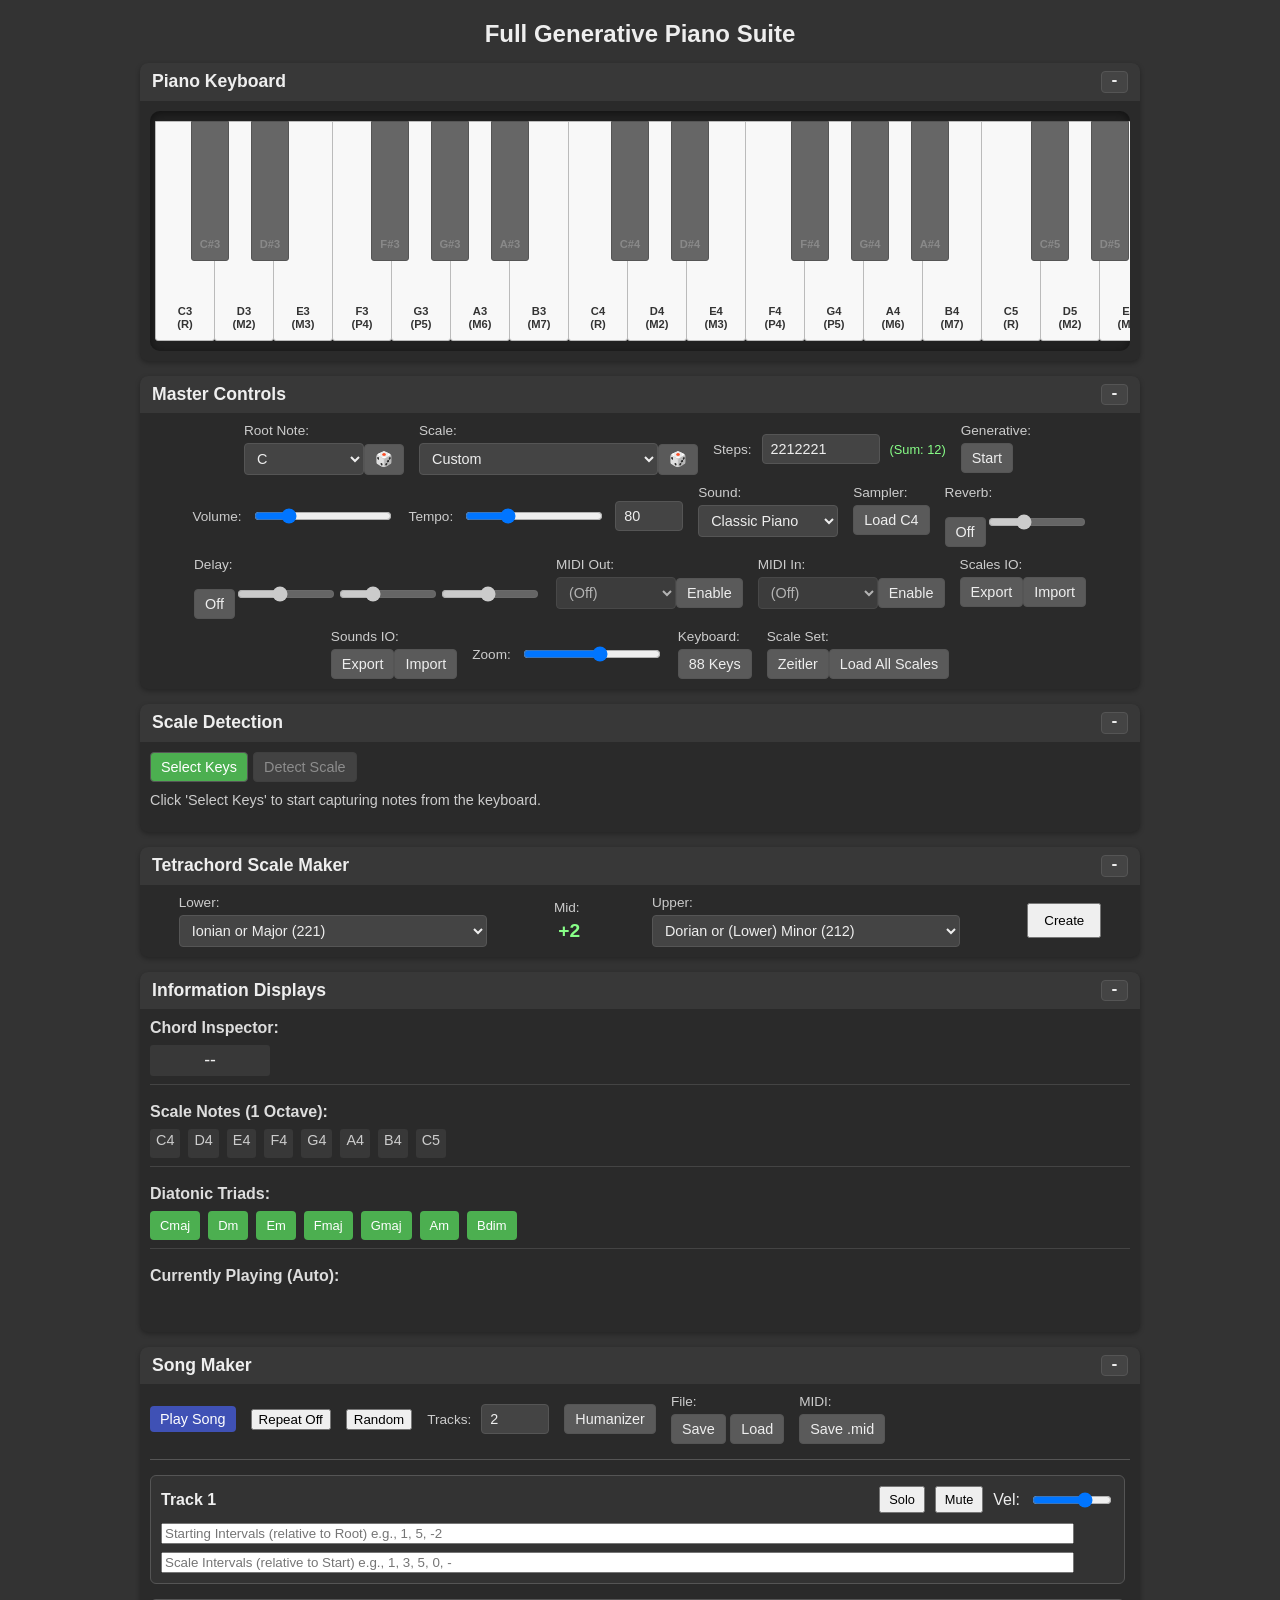
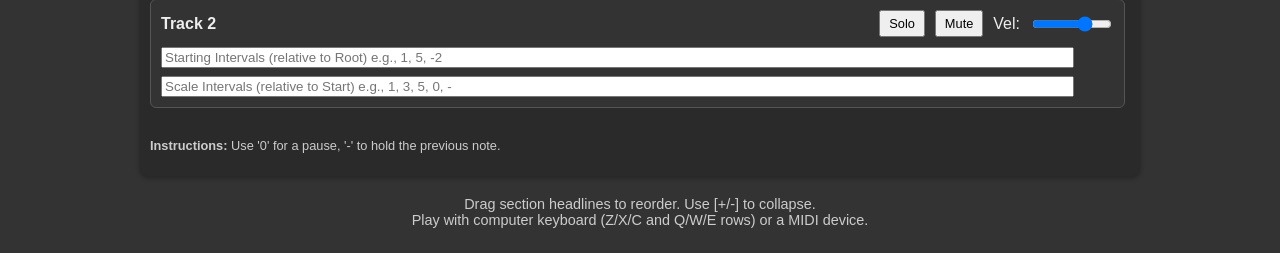
==== commit 76ebebd8: "Add zeitler_all_the_scales.js script to index.html" ====
--- a/index.html
+++ b/index.html
@@ -152,6 +152,7 @@
 
     <!-- External Scripts -->
     <script src="12EDOscaleList.js"></script>
+    <script src="zeitler_all_the_scales.js"></script>
     <script src="main.js"></script>
     <script src="scaleDetection.js"></script>
 </body>
--- a/style.css
+++ b/style.css
@@ -0,0 +1,400 @@
+:root {
+    --white-key-width: 60px;
+    --white-key-height: 220px;
+    --black-key-width: 38px;
+    --black-key-height: 140px;
+    --key-border-radius: 3px;
+    --section-bg: #2a2a2a;
+    --header-bg: #383838;
+    --control-bg: #444;
+    --control-border: #555;
+    --text-color: #eee;
+    --subtle-text: #ccc;
+}
+
+body {
+    font-family: sans-serif;
+    display: flex;
+    flex-direction: column;
+    align-items: center;
+    padding: 10px 0;
+    margin: 0;
+    background-color: #333;
+    color: var(--text-color);
+    overscroll-behavior-y: contain;
+}
+
+h1 {
+    margin-top: 10px;
+    margin-bottom: 15px;
+    text-align: center;
+    font-size: 1.5em;
+}
+
+#main-container {
+    display: flex;
+    flex-direction: column;
+    gap: 15px;
+    width: 95vw;
+    max-width: 1000px;
+}
+
+.draggable-section {
+    background-color: var(--section-bg);
+    border-radius: 8px;
+    box-shadow: 0 2px 5px rgba(0,0,0,0.3);
+    transition: box-shadow 0.2s ease-in-out;
+}
+
+.section-header {
+    background-color: var(--header-bg);
+    padding: 8px 12px;
+    border-radius: 8px 8px 0 0;
+    display: flex;
+    justify-content: space-between;
+    align-items: center;
+    cursor: move; /* Drag handle cursor */
+    user-select: none;
+}
+
+.section-header h3 {
+    margin: 0;
+    font-size: 1.1em;
+    color: var(--text-color);
+}
+
+.toggle-btn {
+    background-color: var(--control-bg);
+    border: 1px solid var(--control-border);
+    color: var(--text-color);
+    font-family: monospace;
+    font-weight: bold;
+    font-size: 1.2em;
+    line-height: 1;
+    padding: 2px 8px;
+    border-radius: 4px;
+    cursor: pointer;
+    z-index: 10; /* Ensure it's clickable over the header */
+}
+
+.toggle-btn:hover {
+    background-color: #505050;
+}
+
+.section-content {
+    padding: 10px;
+    transition: all 0.3s ease-out;
+    overflow: hidden;
+}
+
+.section-content.hidden {
+    padding-top: 0;
+    padding-bottom: 0;
+    max-height: 0 !important; /* Use max-height for transition */
+}
+
+/* Drag and Drop Styles */
+.draggable-section.dragging {
+    opacity: 0.6;
+    box-shadow: 0 10px 20px rgba(0,0,0,0.4);
+}
+
+.drag-placeholder {
+    height: 50px;
+    background-color: rgba(100, 150, 255, 0.2);
+    border: 2px dashed rgba(100, 150, 255, 0.5);
+    border-radius: 8px;
+    margin: 15px 0;
+    box-sizing: border-box;
+}
+
+.master-controls-container-content {
+    display: flex;
+    flex-wrap: wrap;
+    justify-content: center;
+    gap: 10px 15px;
+}
+
+.control-group {
+    display: flex;
+    flex-direction: column;
+    align-items: flex-start;
+    gap: 5px;
+}
+
+.control-group-horizontal {
+     flex-direction: row;
+     align-items: center;
+}
+
+.control-group label {
+    font-size: 0.85em;
+    color: var(--subtle-text);
+    margin-right: 5px;
+}
+
+.control-group select,
+.control-group input[type="text"],
+.control-group input[type="number"],
+.control-group input[type="range"],
+.control-group button {
+    padding: 6px 8px;
+    border-radius: 4px;
+    border: 1px solid var(--control-border);
+    background-color: var(--control-bg);
+    color: var(--text-color);
+    font-size: 0.9em;
+}
+
+.control-group input[type="text"] { width: 100px; }
+#semistepsSumDisplay { font-size: 0.8em; color: #8f8; padding-left: 5px; }
+#semistepsSumDisplay.non-octave { color: #f90; }
+
+.control-group select { min-width: 120px; } 
+.control-group button { cursor: pointer; background-color: #5a5a5a; padding: 6px 10px; }
+.control-group button:hover { background-color: #6b6b6b; }
+
+#autoPlayBtn.playing, 
+#midiOutToggleBtn.active, 
+#midiInToggleBtn.active,
+#reverbToggleBtn.active,
+#delayToggleBtn.active,
+#songMakerPlayBtn.playing,
+#songMakerRepeatBtn.active,
+.humanizer-toggle-btn.active { 
+    background-color: #f44336; 
+    color: white;
+}
+
+#autoPlayBtn.playing:hover, 
+#midiOutToggleBtn.active:hover, 
+#midiInToggleBtn.active:hover,
+#reverbToggleBtn.active:hover,
+#delayToggleBtn.active:hover,
+#songMakerPlayBtn.playing:hover,
+#songMakerRepeatBtn.active:hover,
+.humanizer-toggle-btn.active:hover {
+    background-color: #d32f2f;
+}
+
+#zoomSlider, #volumeSlider, #tempoSlider, .effect-slider { width: 120px; cursor: pointer; } 
+#tempoInput { width: 50px; margin-left: 5px; -moz-appearance: textfield; }
+#tempoInput::-webkit-outer-spin-button, #tempoInput::-webkit-inner-spin-button { -webkit-appearance: none; margin: 0; }
+.control-group-horizontal .effect-slider { width: 80px; }
+
+.piano-container {
+    width: 100%;
+    overflow-x: auto;
+    overflow-y: hidden;
+    padding: 10px 0;
+    background-color: #222;
+    border-radius: 10px;
+    box-sizing: border-box;
+    box-shadow: inset 0 2px 10px rgba(0,0,0,0.5);
+    scrollbar-width: auto; 
+    scrollbar-color: #666 #333;
+}
+
+.piano-container::-webkit-scrollbar { height: 12px; }
+.piano-container::-webkit-scrollbar-track { background: #333; border-radius: 6px; }
+.piano-container::-webkit-scrollbar-thumb { background-color: #666; border-radius: 6px; }
+.piano-container::-webkit-scrollbar-thumb:hover { background-color: #777; }
+
+.piano-keyboard {
+    display: flex;
+    position: relative;
+    height: var(--white-key-height);
+    padding: 0 5px;
+}
+
+.key {
+    display: flex;
+    flex-direction: column;
+    justify-content: flex-end;
+    align-items: center;
+    box-sizing: border-box;
+    cursor: pointer;
+    user-select: none;
+    -webkit-tap-highlight-color: transparent;
+    padding-bottom: 8px;
+    font-size: 0.7em;
+    font-weight: bold;
+    transition: background-color 0.1s ease-out;
+    text-align: center;
+}
+
+.white-key {
+    width: var(--white-key-width);
+    height: var(--white-key-height);
+    background-color: #f8f8f8;
+    border: 1px solid #bbb;
+    border-bottom-left-radius: var(--key-border-radius);
+    border-bottom-right-radius: var(--key-border-radius);
+    color: #333;
+    z-index: 1;
+    margin-right: -1px;
+}
+
+.black-key {
+    position: absolute;
+    width: var(--black-key-width);
+    height: var(--black-key-height);
+    background-color: #333;
+    border: 1px solid #222;
+    border-bottom-left-radius: var(--key-border-radius);
+    border-bottom-right-radius: var(--key-border-radius);
+    color: #eee;
+    z-index: 2;
+    top: 0;
+}
+
+/* --- KEY STATE COLORS --- */
+/* User Played (Green) */
+.white-key.pressed:not(.key-disabled) { background-color: #98FB98; }
+.white-key:active:not(.key-disabled) { background-color: #90ee90; }
+.black-key.pressed:not(.key-disabled) { background-color: #2E8B57; }
+.black-key:active:not(.key-disabled) { background-color: #3CB371; }
+
+/* Chord Button Highlight (Grayish) */
+.white-key.chord-note-active:not(.key-disabled) { background-color: #d0d0d0; }
+.black-key.chord-note-active:not(.key-disabled) { background-color: #505050; }
+
+/* Auto-Played (Blue) */
+.white-key.auto-playing-note:not(.key-disabled) { background-color: #add8e6; }
+.black-key.auto-playing-note:not(.key-disabled) { background-color: #4682b4; }
+
+.key-label { pointer-events: none; line-height: 1.2; }
+
+.key.key-disabled { cursor: not-allowed; }
+.white-key.key-disabled { background-color: #aaa !important; color: #777 !important; border-color: #999; }
+.black-key.key-disabled { background-color: #666 !important; color: #999 !important; border-color: #555; }
+.key.key-disabled .key-label { opacity: 0.7; }
+
+.info-displays-content {
+    display: flex;
+    flex-direction: column;
+    gap: 10px;
+}
+
+#scaleNotesDisplay, #chordButtonsDisplay, #currentlyPlayingNotesDisplay {
+    display: flex;
+    flex-wrap: wrap;
+    gap: 8px;
+    font-size: 0.9em;
+    color: var(--subtle-text);
+    min-height: 2em; 
+}
+
+.scale-note-item, .playing-note-item {
+    padding: 3px 6px;
+    background-color: #383838;
+    border-radius: 3px;
+}
+
+.info-block {
+    border-bottom: 1px solid #444;
+    padding-bottom: 8px;
+    margin-bottom: 8px;
+}
+
+.info-block:last-child {
+    border-bottom: none;
+    margin-bottom: 0;
+    padding-bottom: 0;
+}
+
+.info-block-header {
+    margin: 0 0 8px 0;
+    font-size: 1em;
+    color: #ddd;
+}
+
+#chordNameDisplay {
+    font-size: 1.1em; padding: 5px 10px; display: inline-block; min-width: 100px; text-align: center;
+}
+
+.chord-button {
+    padding: 5px 10px;
+    background-color: #4CAF50;
+    color: white;
+    border: none;
+    border-radius: 4px;
+    cursor: pointer;
+    font-size: 0.9em;
+    transition: background-color 0.2s;
+}
+
+.chord-button:hover { background-color: #45a049; }
+.chord-button:active { background-color: #3e8e41; }
+
+.tetrachord-maker-content {
+     display: flex; flex-direction: column; align-items: stretch; gap: 10px;
+}
+
+.tetrachord-controls {
+    display: flex; justify-content: space-around; align-items: center; flex-wrap: wrap; gap: 10px;
+}
+
+.song-maker-content {
+    display: flex;
+    flex-direction: column;
+    gap: 15px;
+}
+
+.song-maker-master-controls {
+    display: flex; flex-wrap: wrap; gap: 15px; align-items: center;
+    border-bottom: 1px solid var(--control-border); padding-bottom: 15px;
+}
+
+.song-maker-tracks-container {
+    display: flex; flex-direction: column; gap: 15px; max-height: 400px; overflow-y: auto; padding-right: 5px;
+}
+
+.song-maker-track {
+    background-color: #333; border: 1px solid var(--control-border); border-radius: 6px; padding: 10px;
+}
+
+.song-maker-track-header {
+    display: flex; flex-wrap: wrap; gap: 10px; align-items: center; margin-bottom: 10px;
+}
+
+.song-maker-track-header .track-title {
+    font-weight: bold; color: var(--text-color); margin-right: auto;
+}
+
+.song-maker-track .track-button { font-size: 0.8em; padding: 4px 8px; }
+.song-maker-track .track-button.solo.active { background-color: #ff9800; }
+.song-maker-track .track-button.mute.active { background-color: #795548; }
+.song-maker-track .track-velocity-slider { width: 80px; }
+.song-maker-track .track-inputs { display: flex; flex-direction: column; gap: 8px; }
+.song-maker-track .track-inputs input { width: 95%; }
+
+.humanizer-controls {
+    display: none; flex-wrap: wrap; gap: 10px; align-items: center;
+    background-color: #3a3a3a; padding: 8px; border-radius: 5px; margin-top: 5px;
+}
+
+.humanizer-controls.visible { display: flex; }
+#humanizerTimingSlider, #humanizerVelocitySlider { width: 100px; }
+
+.info { margin-top: 20px; font-size: 0.9em; color: var(--subtle-text); text-align: center; }
+
+/* ========================================================== */
+/* --- NEW: SCALE DETECTION STYLES --- */
+/* ========================================================== */
+
+/* Allow clicking disabled keys when in select mode */
+.scale-detect-mode .key.key-disabled {
+    cursor: pointer !important;
+    pointer-events: auto !important;
+}
+
+/* Highlight styles for selected keys */
+.key.detect-selected {
+    box-shadow: inset 0 0 0 4px #FFEB3B !important;
+    filter: brightness(1.15);
+}
+
+.black-key.detect-selected {
+    box-shadow: inset 0 0 0 3px #FFEB3B !important;
+}
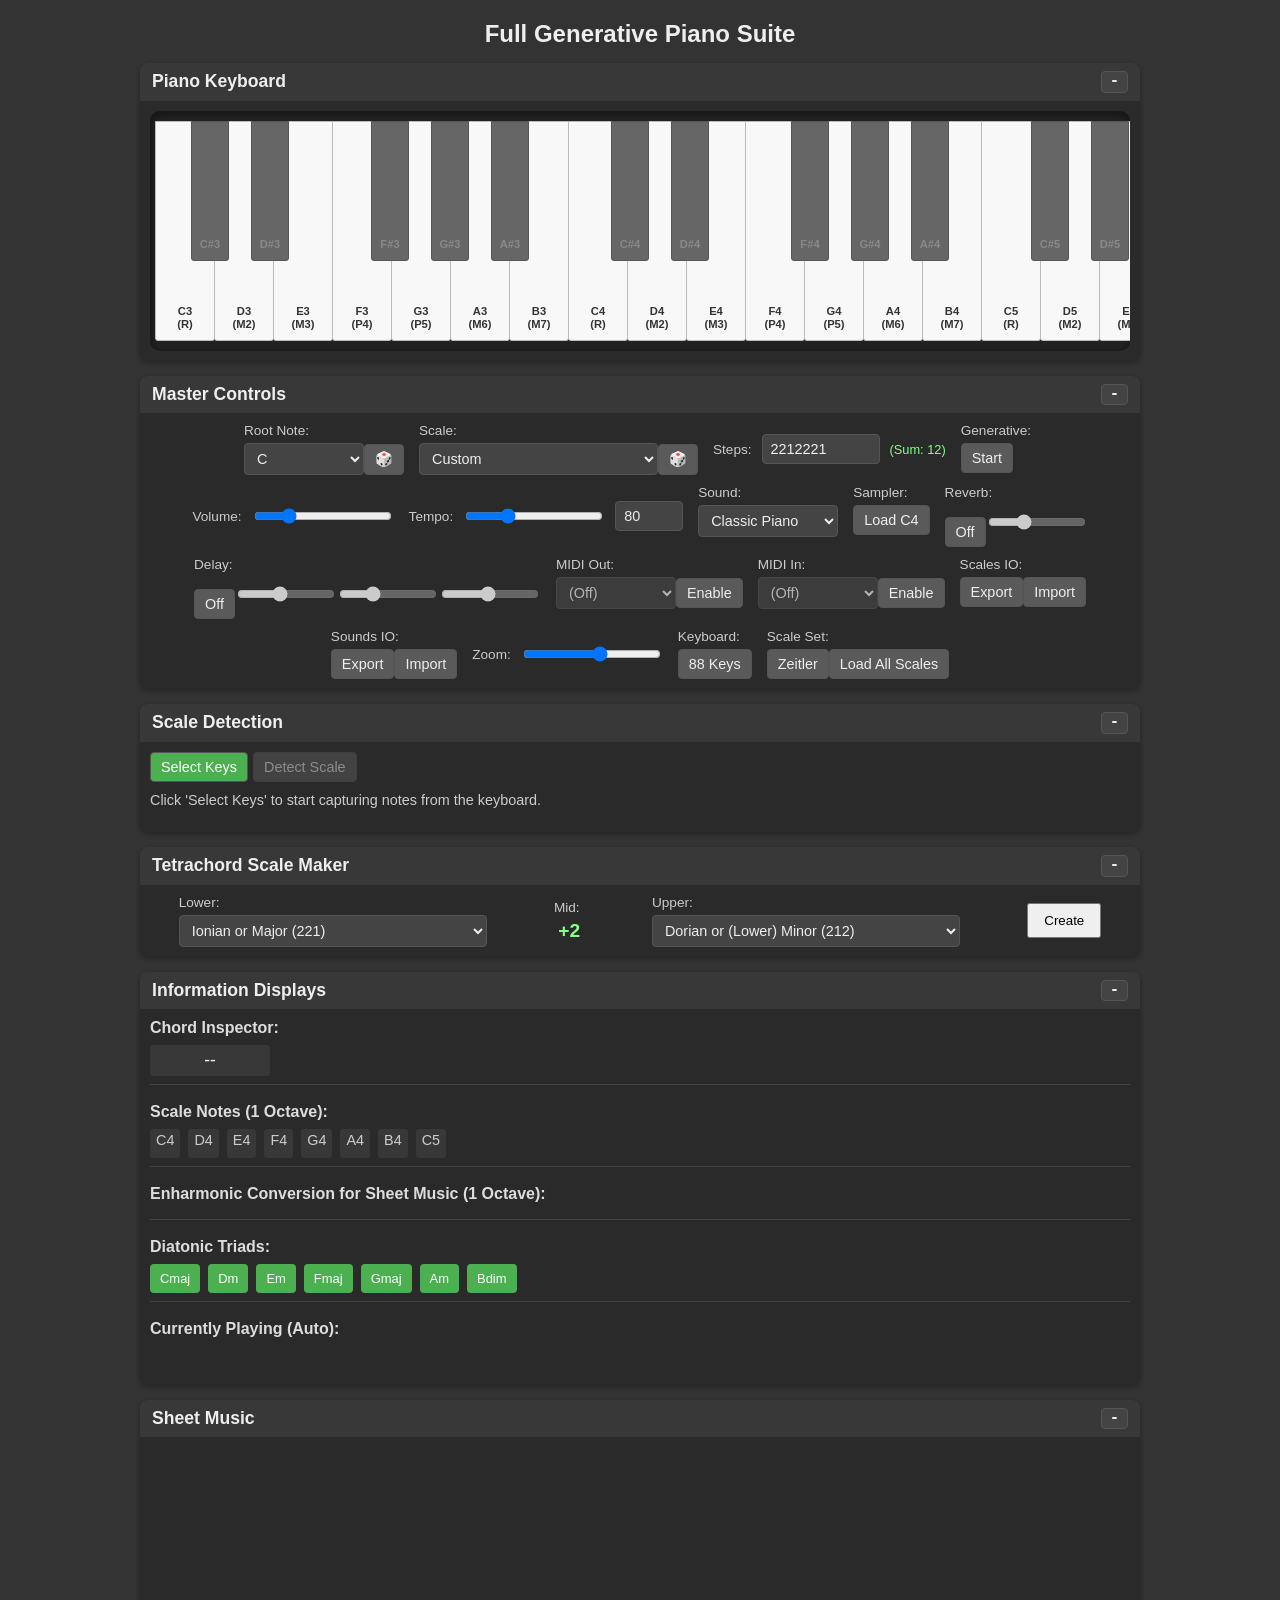
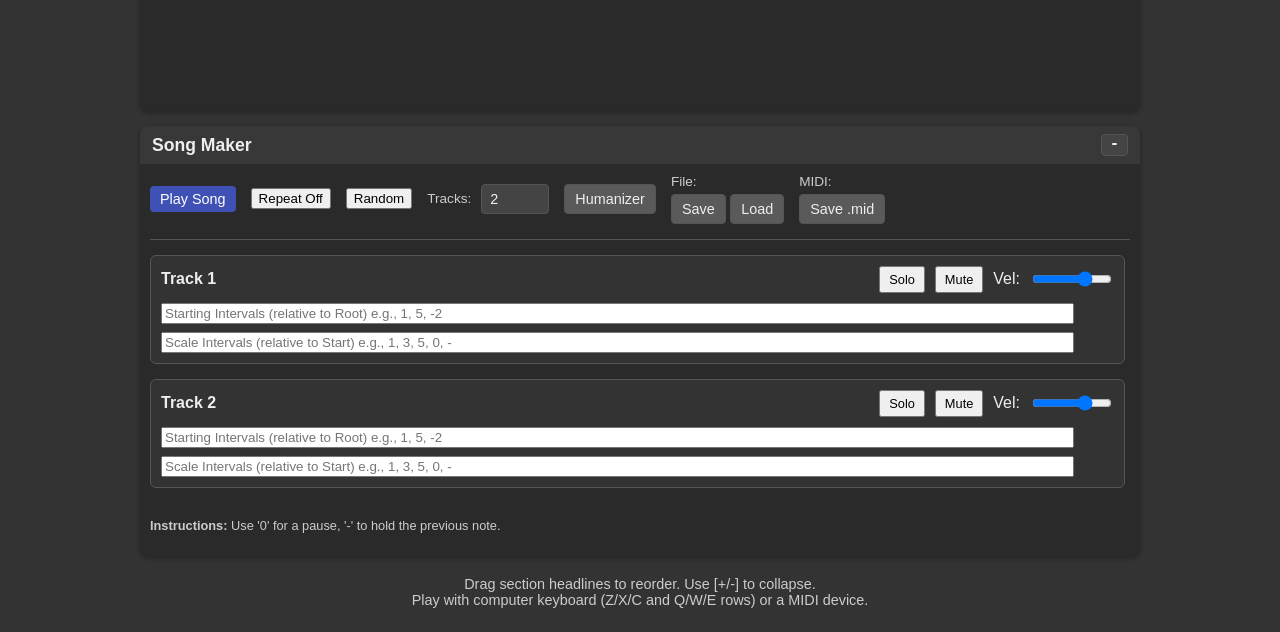
==== commit f2d07878: "Update index.html" ====
--- a/index.html
+++ b/index.html
@@ -51,7 +51,7 @@
             </div>
         </div>
 
-        <!-- NEW: Scale Detection Section -->
+        <!-- Scale Detection Section -->
         <div class="draggable-section" data-section-id="scaledetect">
             <div class="section-header" draggable="true">
                 <h3>Scale Detection</h3>
@@ -91,8 +91,23 @@
             <div class="section-content info-displays-content">
                 <div class="info-block"><h4 class="info-block-header">Chord Inspector:</h4><div id="chordNameDisplay" class="scale-note-item">--</div></div>
                 <div class="info-block"><h4 class="info-block-header">Scale Notes (1 Octave):</h4><div id="scaleNotesDisplay"></div></div>
+                <!-- Enharmonic Conversion Display -->
+                <div class="info-block"><h4 class="info-block-header">Enharmonic Conversion for Sheet Music (1 Octave):</h4><div id="enharmonicNotesDisplay"></div></div>
                 <div class="info-block"><h4 class="info-block-header">Diatonic Triads:</h4><div id="chordButtonsDisplay"></div></div>
                 <div class="info-block"><h4 class="info-block-header">Currently Playing (Auto):</h4><div id="currentlyPlayingNotesDisplay"></div></div>
+            </div>
+        </div>
+        
+        <!-- NEW: Sheet Music Section -->
+        <div class="draggable-section" data-section-id="sheetmusic">
+            <div class="section-header" draggable="true">
+                <h3>Sheet Music</h3>
+                <button class="toggle-btn">-</button>
+            </div>
+            <div class="section-content">
+                <div class="sheet-music-container">
+                    <canvas id="sheetMusicCanvas" width="900" height="250"></canvas>
+                </div>
             </div>
         </div>
         
@@ -153,6 +168,8 @@
     <!-- External Scripts -->
     <script src="12EDOscaleList.js"></script>
     <script src="zeitler_all_the_scales.js"></script>
+    <script src="EnharmonicConversion.js"></script> <!-- Included the new conversion script -->
+    <script src="SheetMusic.js"></script> <!-- NEW: Sheet Music renderer -->
     <script src="main.js"></script>
     <script src="scaleDetection.js"></script>
 </body>
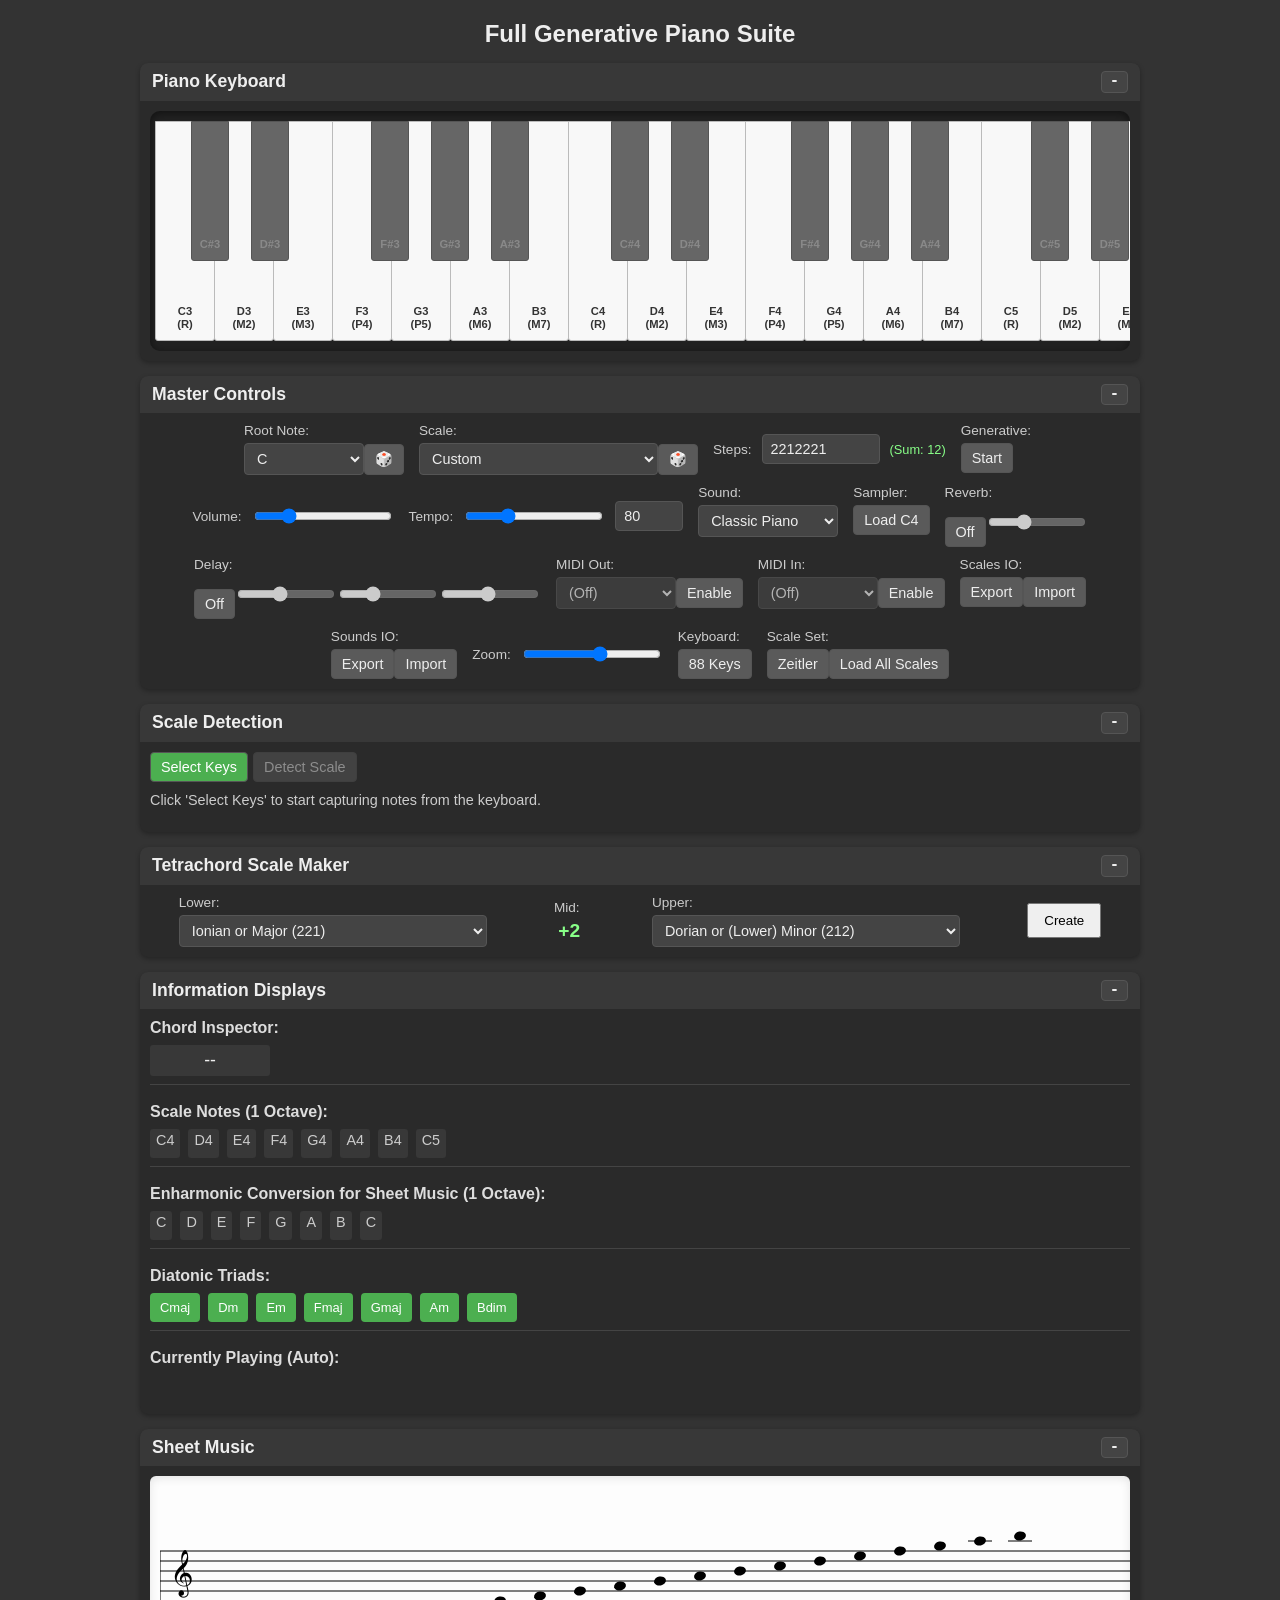
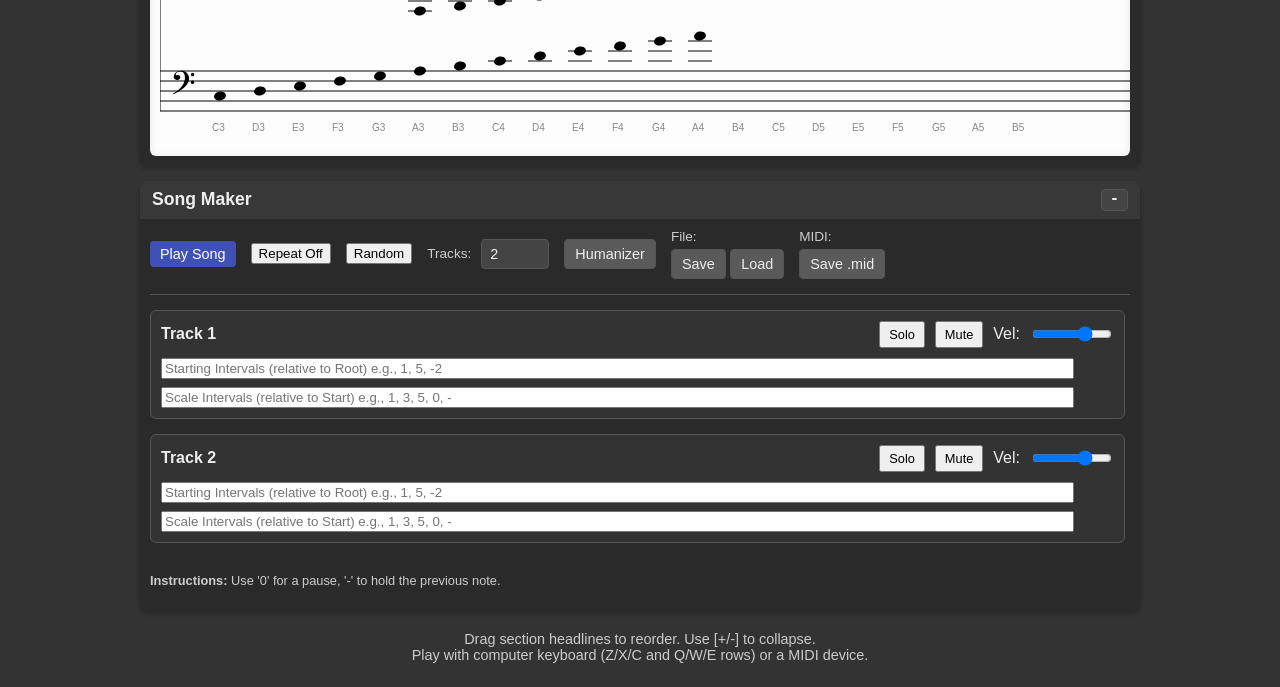
==== commit 55832b4c: "Add AutoPlay script and clean up comments" ====
--- a/index.html
+++ b/index.html
@@ -168,8 +168,9 @@
     <!-- External Scripts -->
     <script src="12EDOscaleList.js"></script>
     <script src="zeitler_all_the_scales.js"></script>
-    <script src="EnharmonicConversion.js"></script> <!-- Included the new conversion script -->
-    <script src="SheetMusic.js"></script> <!-- NEW: Sheet Music renderer -->
+    <script src="EnharmonicConversion.js"></script> 
+    <script src="SheetMusic.js"></script> 
+    <script src="AutoPlay.js"></script>
     <script src="main.js"></script>
     <script src="scaleDetection.js"></script>
 </body>
--- a/style.css
+++ b/style.css
@@ -276,7 +276,7 @@
     gap: 10px;
 }
 
-#scaleNotesDisplay, #chordButtonsDisplay, #currentlyPlayingNotesDisplay {
+#scaleNotesDisplay, #chordButtonsDisplay, #currentlyPlayingNotesDisplay, #enharmonicNotesDisplay {
     display: flex;
     flex-wrap: wrap;
     gap: 8px;
@@ -380,7 +380,7 @@
 .info { margin-top: 20px; font-size: 0.9em; color: var(--subtle-text); text-align: center; }
 
 /* ========================================================== */
-/* --- NEW: SCALE DETECTION STYLES --- */
+/* --- SCALE DETECTION STYLES --- */
 /* ========================================================== */
 
 /* Allow clicking disabled keys when in select mode */
@@ -397,4 +397,44 @@
 
 .black-key.detect-selected {
     box-shadow: inset 0 0 0 3px #FFEB3B !important;
-}+}
+
+/* ========================================================== */
+/* --- NEW: SHEET MUSIC CANVAS STYLES --- */
+/* ========================================================== */
+
+.sheet-music-container {
+    width: 100%;
+    overflow-x: auto;
+    overflow-y: hidden;
+    padding: 15px 10px;
+    background-color: #fdfdfd; /* Off-white for sheet music paper feel */
+    border-radius: 6px;
+    box-sizing: border-box;
+    box-shadow: inset 0 2px 10px rgba(0,0,0,0.1);
+    scrollbar-width: auto;
+    scrollbar-color: #999 #eee;
+}
+
+/* Scrollbar styling for light theme area to ensure visibility */
+.sheet-music-container::-webkit-scrollbar { 
+    height: 12px; 
+}
+.sheet-music-container::-webkit-scrollbar-track { 
+    background: #eee; 
+    border-radius: 6px; 
+}
+.sheet-music-container::-webkit-scrollbar-thumb { 
+    background-color: #bbb; 
+    border-radius: 6px; 
+}
+.sheet-music-container::-webkit-scrollbar-thumb:hover { 
+    background-color: #999; 
+}
+
+#sheetMusicCanvas {
+    display: block;
+    height: 250px;
+    background-color: transparent; /* drawn on the container's off-white */
+    margin: 0 auto;
+}
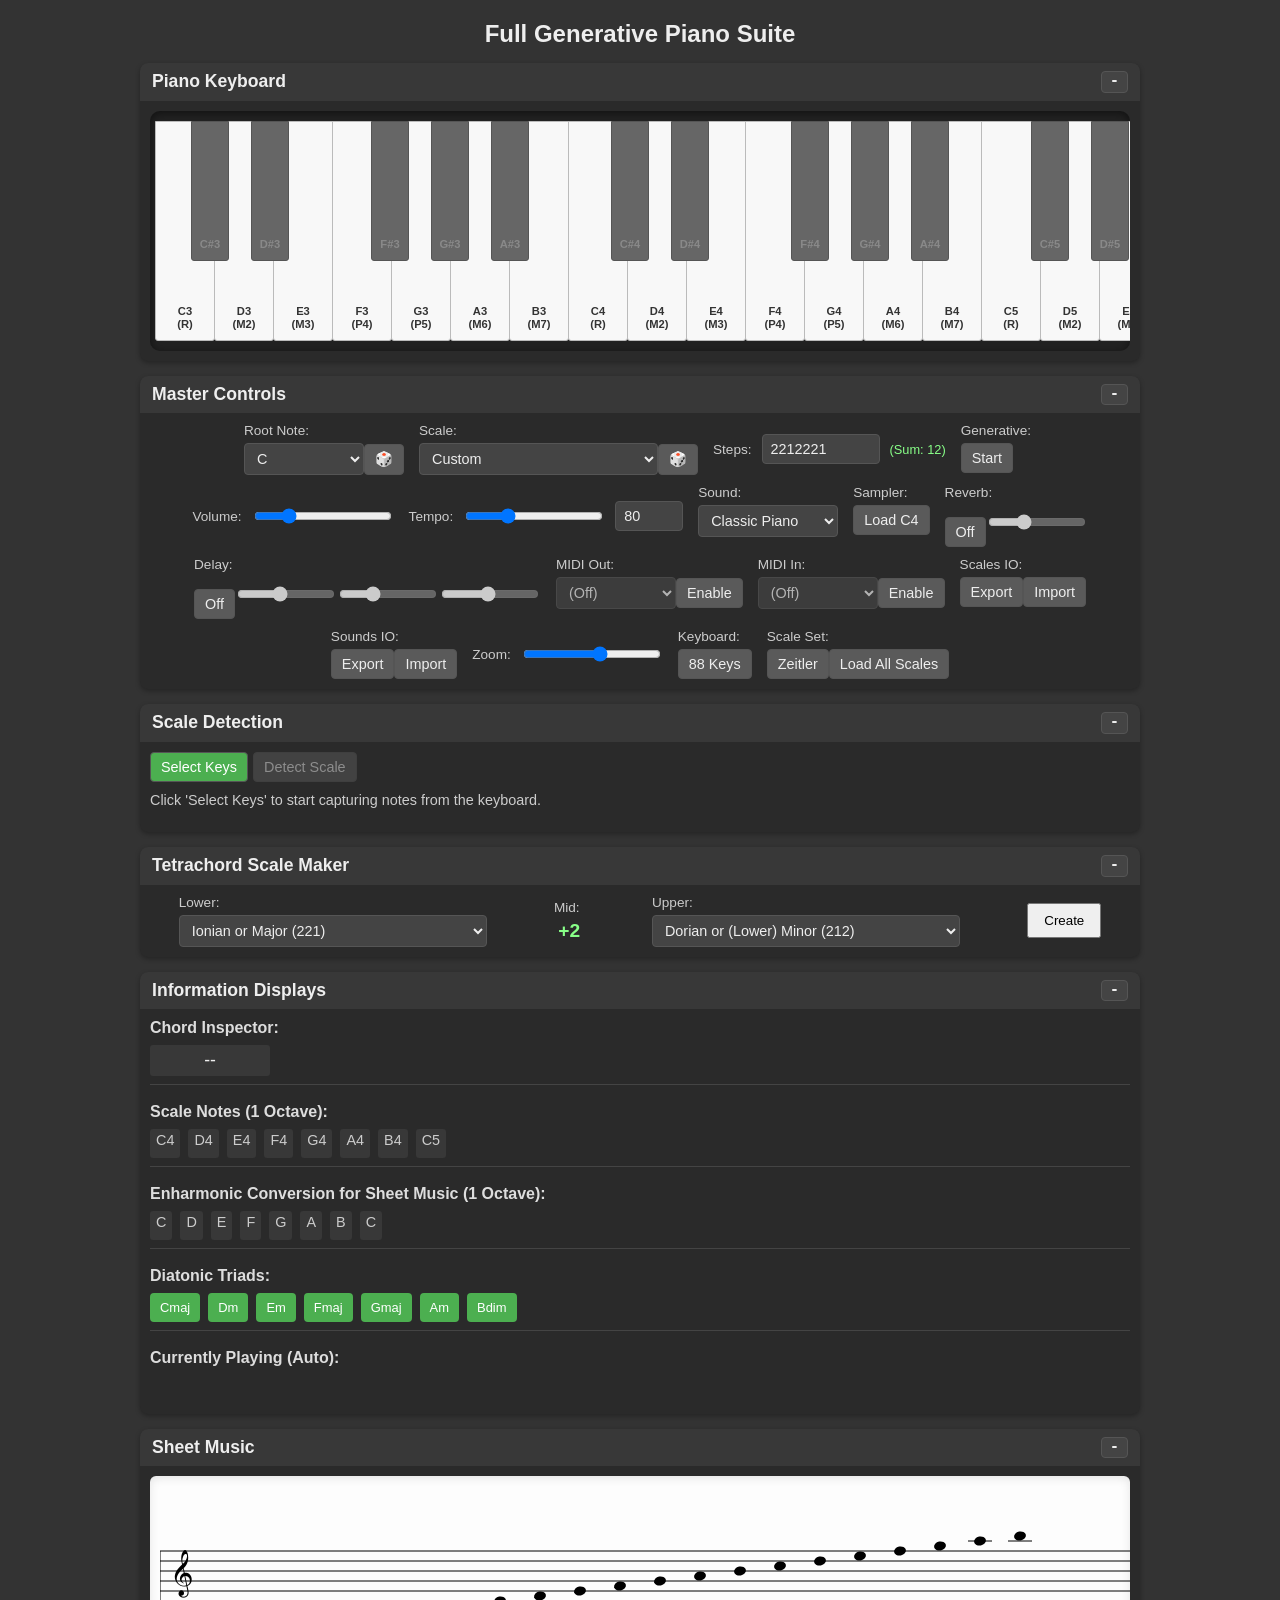
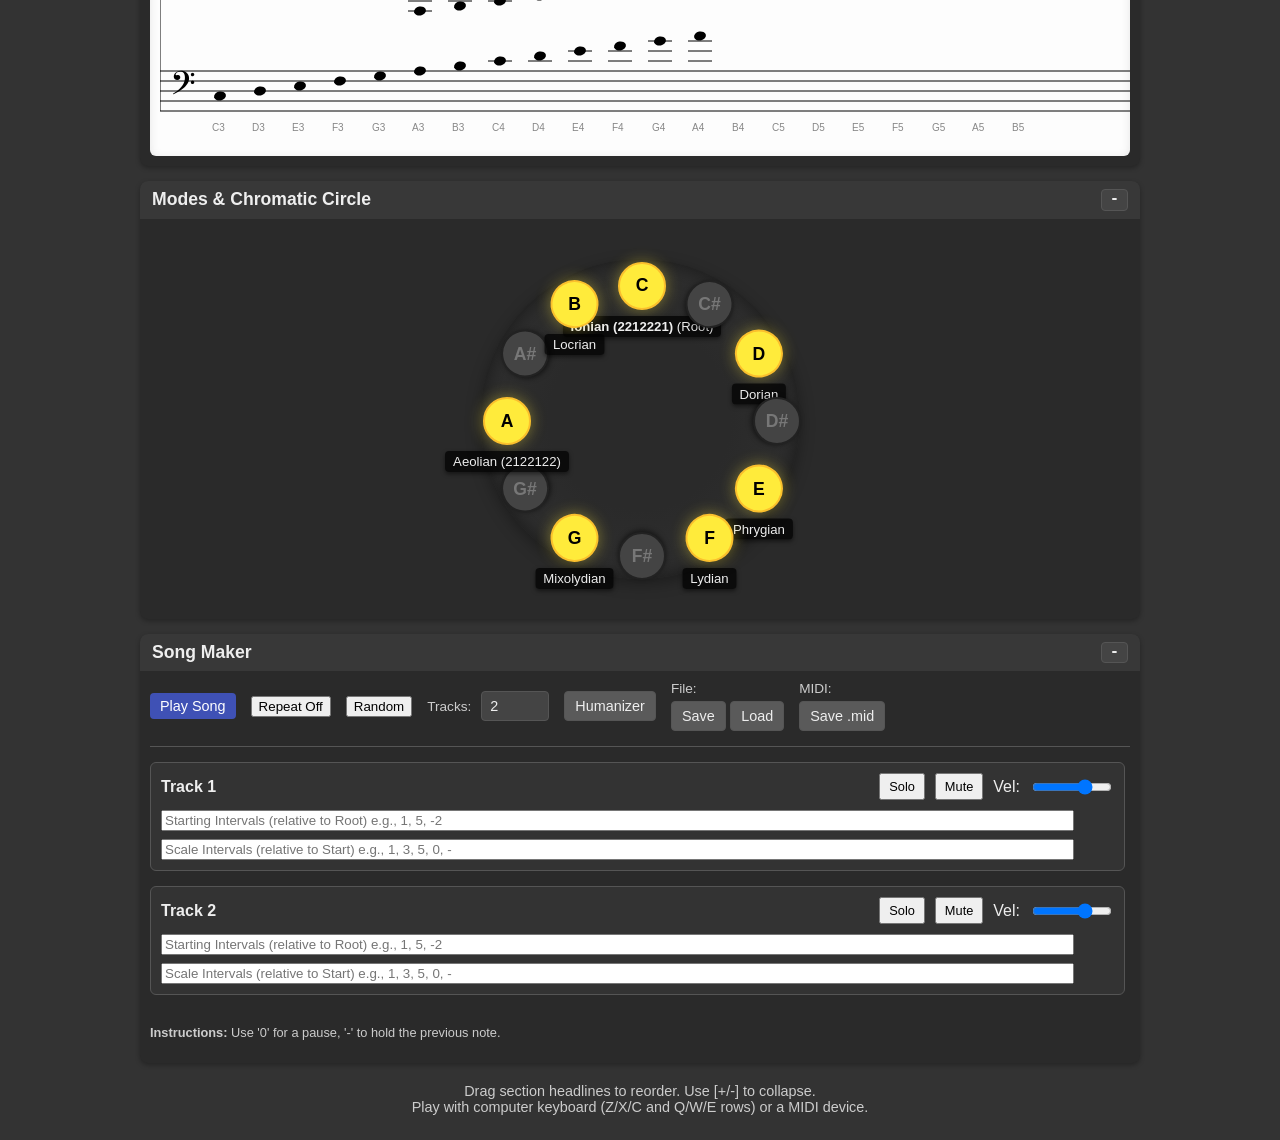
==== commit 7f685ebe: "Update index.html" ====
--- a/index.html
+++ b/index.html
@@ -173,5 +173,6 @@
     <script src="AutoPlay.js"></script>
     <script src="main.js"></script>
     <script src="scaleDetection.js"></script>
+    <script src="modes.js"></script>
 </body>
 </html>
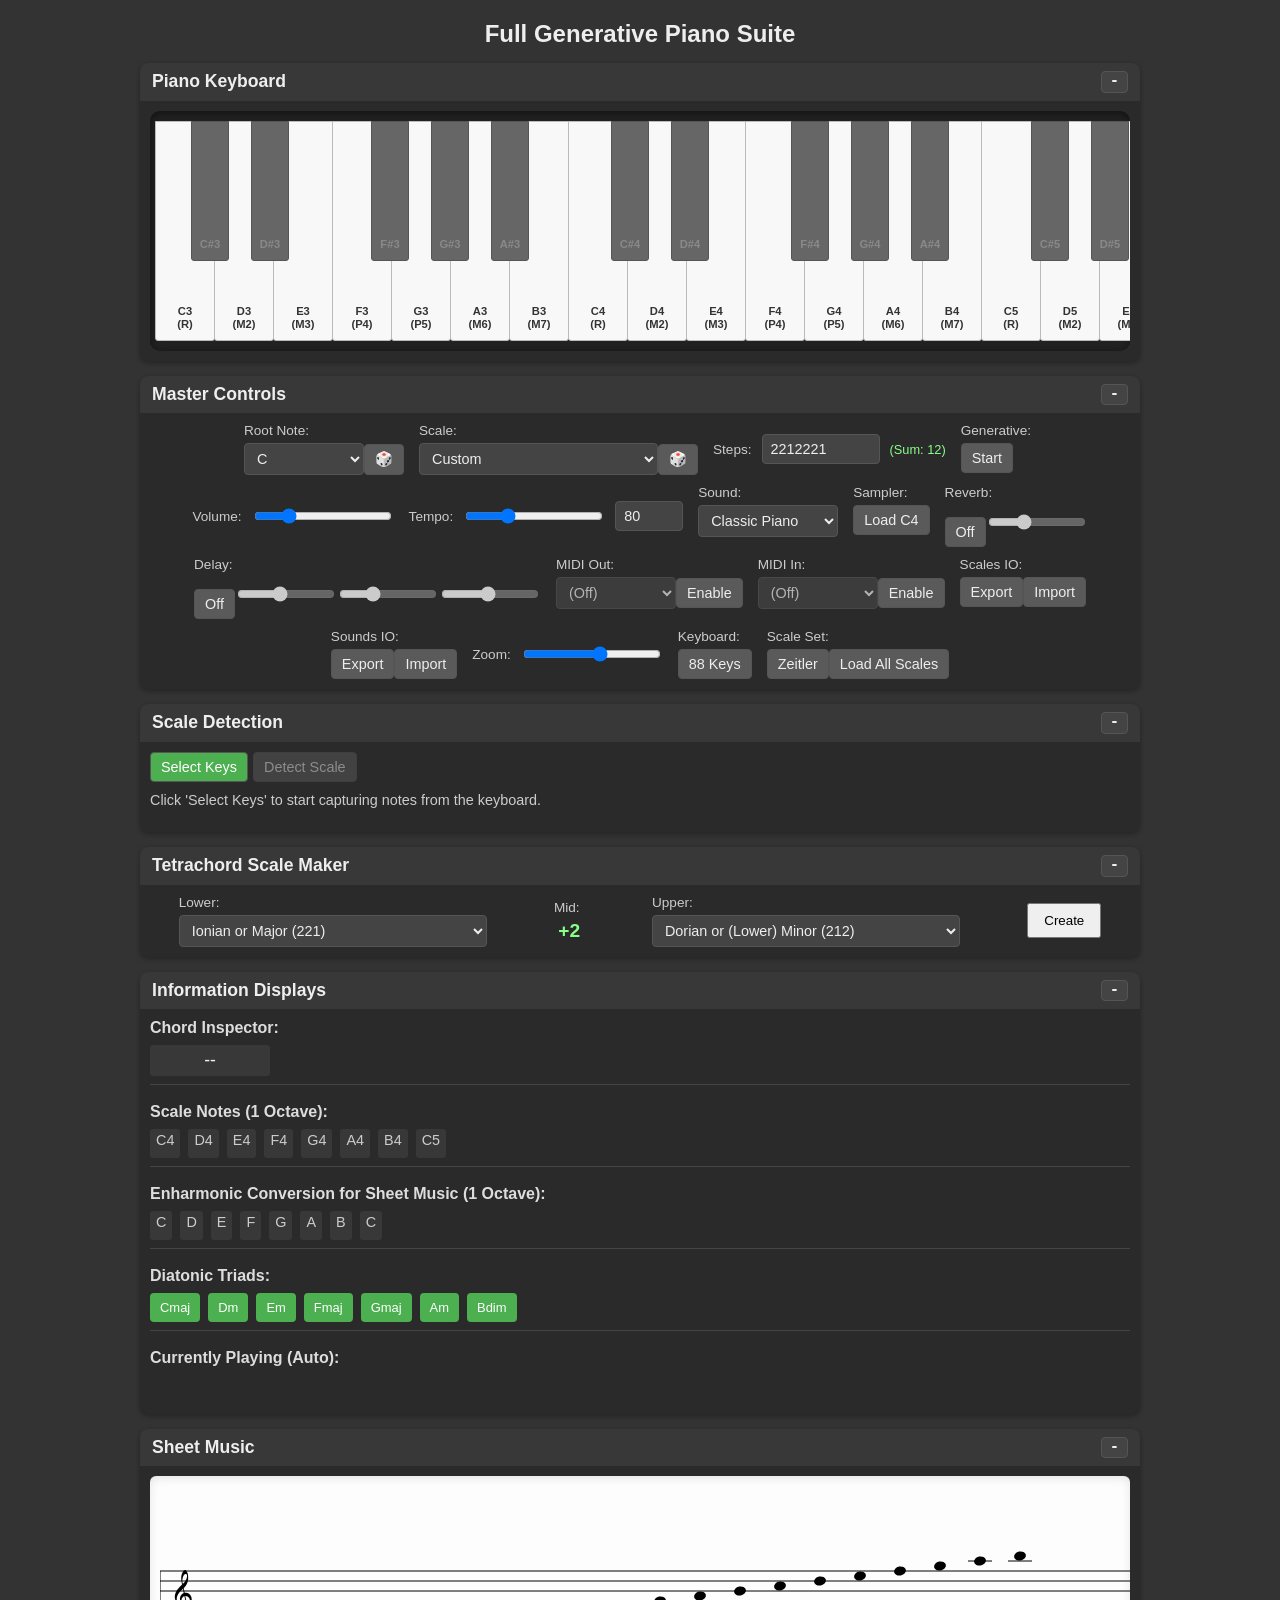
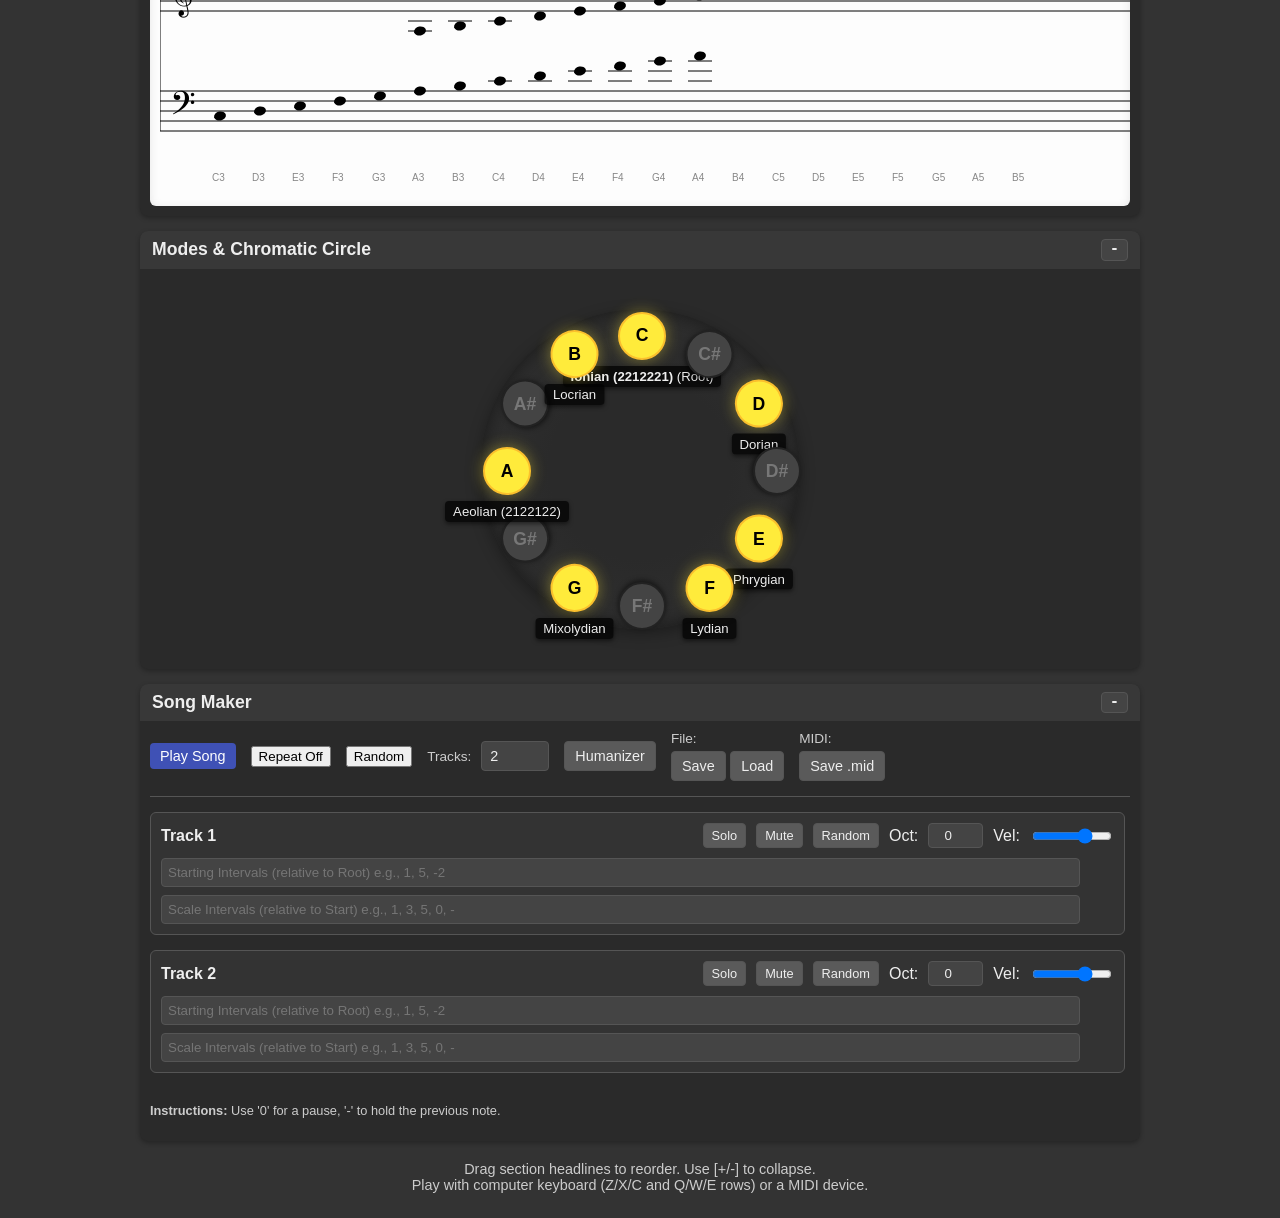
==== commit 5537f4fe: "Update index.html" ====
--- a/index.html
+++ b/index.html
@@ -98,7 +98,7 @@
             </div>
         </div>
         
-        <!-- NEW: Sheet Music Section -->
+        <!-- Sheet Music Section -->
         <div class="draggable-section" data-section-id="sheetmusic">
             <div class="section-header" draggable="true">
                 <h3>Sheet Music</h3>
@@ -106,7 +106,7 @@
             </div>
             <div class="section-content">
                 <div class="sheet-music-container">
-                    <canvas id="sheetMusicCanvas" width="900" height="250"></canvas>
+                    <canvas id="sheetMusicCanvas" width="900"></canvas>
                 </div>
             </div>
         </div>
@@ -170,6 +170,7 @@
     <script src="zeitler_all_the_scales.js"></script>
     <script src="EnharmonicConversion.js"></script> 
     <script src="SheetMusic.js"></script> 
+    <script src="SongMaker.js"></script> 
     <script src="AutoPlay.js"></script>
     <script src="main.js"></script>
     <script src="scaleDetection.js"></script>
--- a/style.css
+++ b/style.css
@@ -362,12 +362,42 @@
     font-weight: bold; color: var(--text-color); margin-right: auto;
 }
 
-.song-maker-track .track-button { font-size: 0.8em; padding: 4px 8px; }
-.song-maker-track .track-button.solo.active { background-color: #ff9800; }
-.song-maker-track .track-button.mute.active { background-color: #795548; }
-.song-maker-track .track-velocity-slider { width: 80px; }
+/* Updated Song Maker Track Controls */
+.song-maker-track .track-button { 
+    font-size: 0.8em; 
+    padding: 4px 8px; 
+    background-color: #5a5a5a; 
+    color: var(--text-color); 
+    border: 1px solid var(--control-border); 
+    border-radius: 4px; 
+    cursor: pointer;
+}
+.song-maker-track .track-button:hover { background-color: #6b6b6b; }
+.song-maker-track .track-button.solo.active { background-color: #ff9800; color: white; border-color: #e65100; }
+.song-maker-track .track-button.mute.active { background-color: #795548; color: white; border-color: #4e342e; }
+.song-maker-track .track-button.random-track:active { background-color: #4CAF50; border-color: #388E3C; color: white; }
+
+.song-maker-track .track-velocity-slider { width: 80px; cursor: pointer; }
+
+.song-maker-track .track-octave-input {
+    width: 45px; 
+    padding: 4px; 
+    text-align: center;
+    background-color: var(--control-bg); 
+    color: var(--text-color);
+    border: 1px solid var(--control-border); 
+    border-radius: 4px;
+}
+
 .song-maker-track .track-inputs { display: flex; flex-direction: column; gap: 8px; }
-.song-maker-track .track-inputs input { width: 95%; }
+.song-maker-track .track-inputs input { 
+    width: 95%; 
+    padding: 6px; 
+    background-color: var(--control-bg); 
+    color: var(--text-color);
+    border: 1px solid var(--control-border); 
+    border-radius: 4px;
+}
 
 .humanizer-controls {
     display: none; flex-wrap: wrap; gap: 10px; align-items: center;
@@ -400,7 +430,7 @@
 }
 
 /* ========================================================== */
-/* --- NEW: SHEET MUSIC CANVAS STYLES --- */
+/* --- SHEET MUSIC CANVAS STYLES --- */
 /* ========================================================== */
 
 .sheet-music-container {
@@ -438,3 +468,89 @@
     background-color: transparent; /* drawn on the container's off-white */
     margin: 0 auto;
 }
+
+/* ========================================================== */
+/* --- MODES CHROMATIC CIRCLE STYLES --- */
+/* ========================================================== */
+
+.modes-section-content {
+    display: flex;
+    justify-content: center;
+    align-items: center;
+    padding: 40px 10px;
+    overflow: hidden;
+}
+.modes-circle-container {
+    position: relative;
+    width: 320px;
+    height: 320px;
+    border-radius: 50%;
+    background: radial-gradient(circle, #2a2a2a 40%, #333 100%);
+    box-shadow: inset 0 0 20px rgba(0,0,0,0.5), 0 5px 15px rgba(0,0,0,0.3);
+}
+.modes-wheel {
+    width: 100%;
+    height: 100%;
+    position: absolute;
+    border-radius: 50%;
+    transition: transform 0.6s cubic-bezier(0.4, 0.0, 0.2, 1);
+}
+.mode-node {
+    position: absolute;
+    left: 50%;
+    top: 50%;
+    width: 44px;
+    height: 44px;
+    margin-left: -22px;
+    margin-top: -22px;
+    border-radius: 50%;
+    background: #444;
+    color: #777;
+    border: 2px solid #222;
+    box-shadow: 0 2px 5px rgba(0,0,0,0.5);
+    transition: background-color 0.3s, color 0.3s, box-shadow 0.3s;
+    user-select: none;
+    z-index: 2;
+}
+.mode-node.in-scale {
+    background: #FFEB3B;
+    color: #000;
+    border-color: #FBC02D;
+    cursor: pointer;
+    box-shadow: 0 0 15px rgba(255, 235, 59, 0.4);
+}
+.mode-node.in-scale:hover {
+    background: #fff59d;
+    box-shadow: 0 0 20px rgba(255, 235, 59, 0.8);
+    transform: scale(1.05); /* Slight pop effect inside the counter-rotated container */
+}
+.mode-content {
+    width: 100%;
+    height: 100%;
+    display: flex;
+    flex-direction: column;
+    align-items: center;
+    justify-content: center;
+    font-weight: bold;
+    font-size: 1.1em;
+    transition: transform 0.6s cubic-bezier(0.4, 0.0, 0.2, 1); /* Counter-rotation transition */
+}
+.mode-label {
+    position: absolute;
+    top: 100%;
+    margin-top: 8px;
+    white-space: nowrap;
+    font-size: 0.75em;
+    color: #eee;
+    background: rgba(0, 0, 0, 0.75);
+    padding: 3px 8px;
+    border-radius: 4px;
+    pointer-events: none;
+    opacity: 0;
+    transition: opacity 0.3s;
+    font-weight: normal;
+    box-shadow: 0 2px 4px rgba(0,0,0,0.5);
+}
+.mode-node.in-scale .mode-label {
+    opacity: 1;
+}
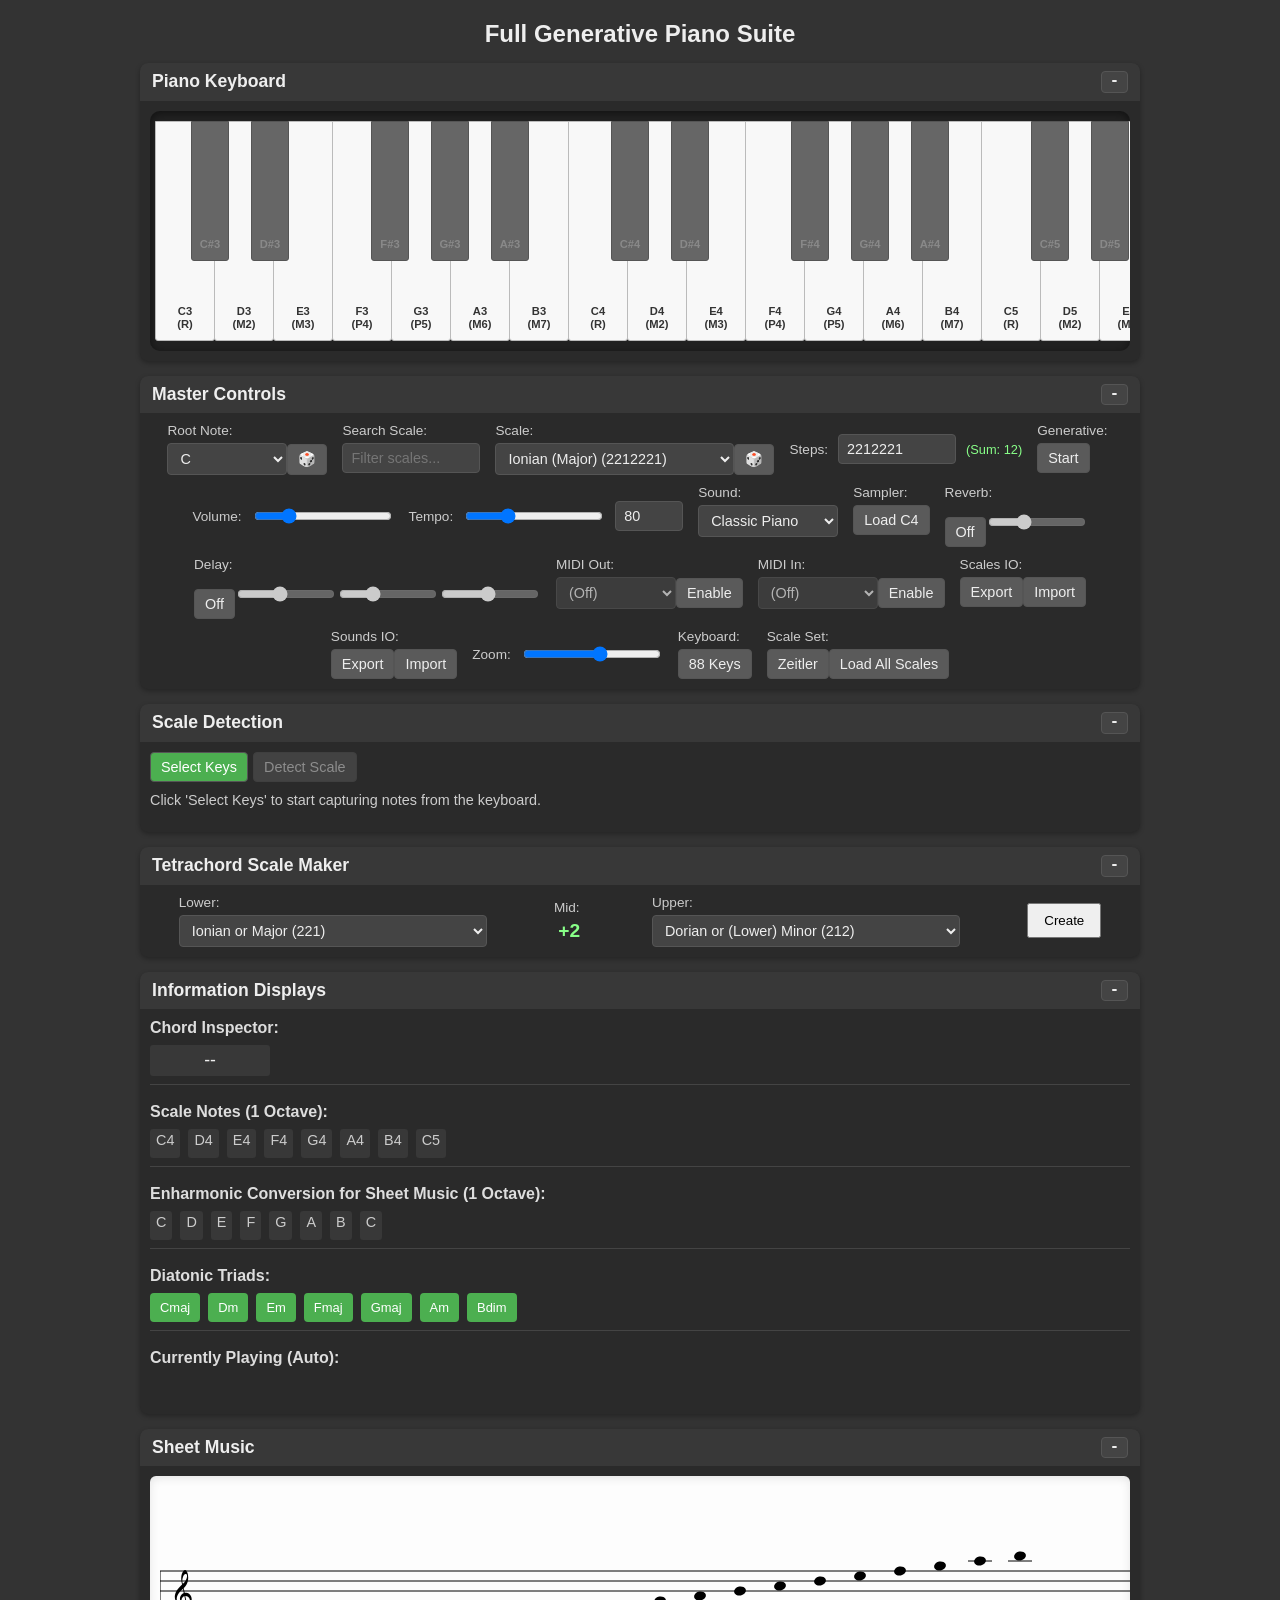
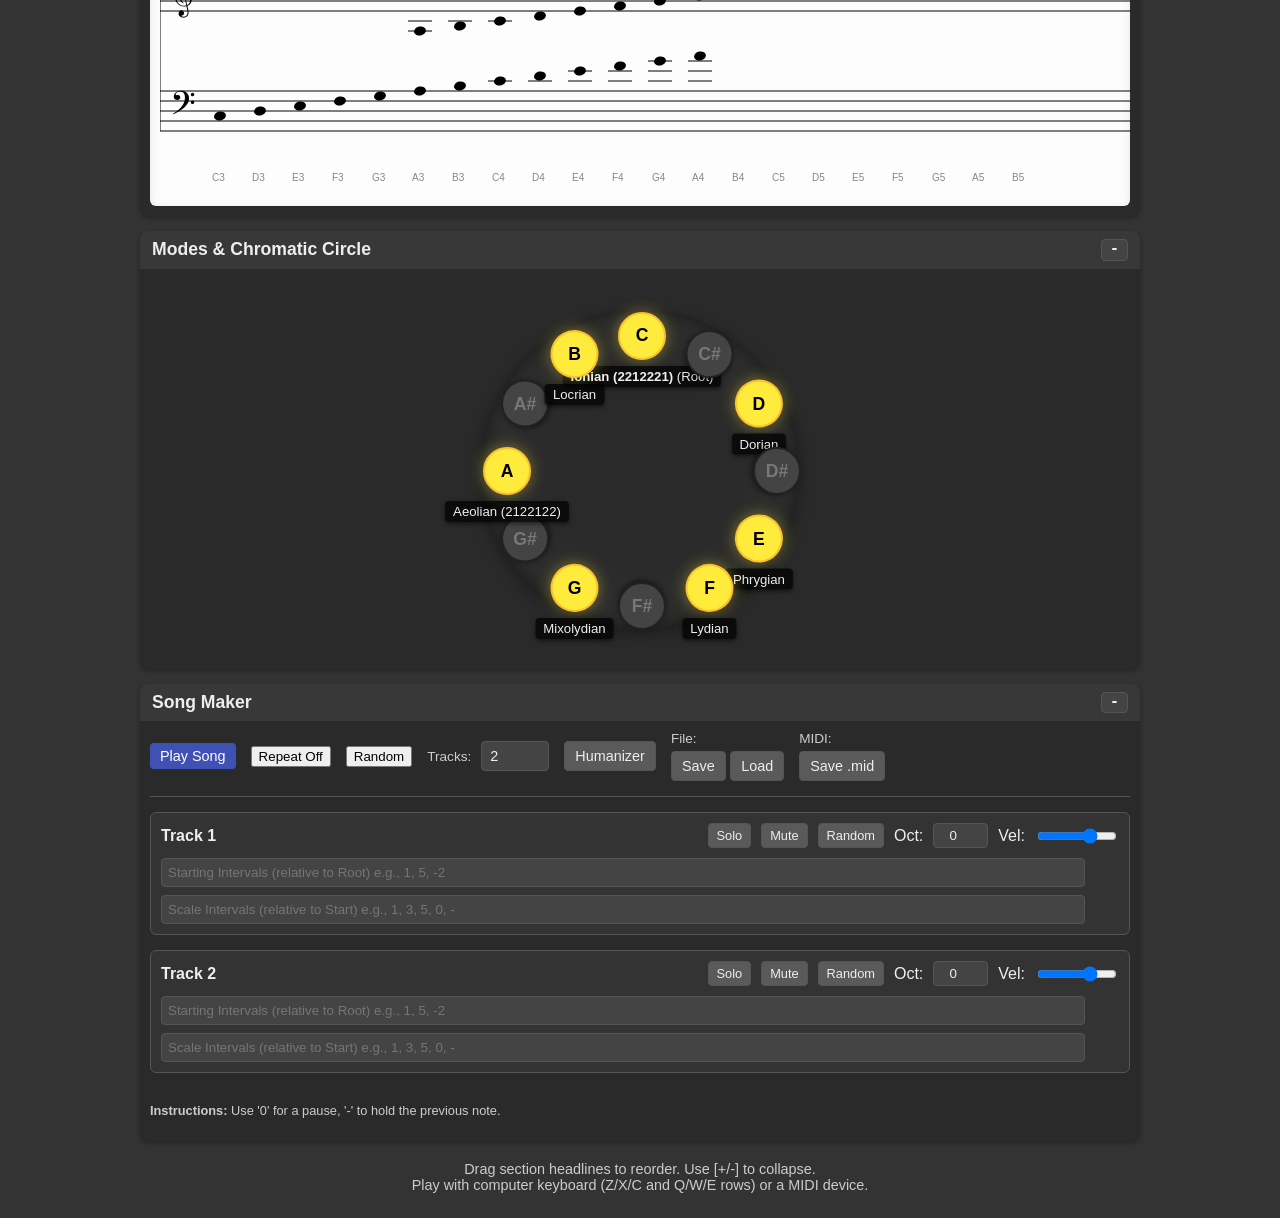
==== commit b1fe0f3b: "Add scale search input to controls Added a search input for filtering scales." ====
--- a/index.html
+++ b/index.html
@@ -32,6 +32,7 @@
             </div>
             <div class="section-content master-controls-container-content">
                 <div class="control-group"><label for="rootNoteSelect">Root Note:</label><div><select id="rootNoteSelect"></select><button id="randomRootBtn" title="Random Root">🎲</button></div></div>
+                <div class="control-group"><label for="scaleSearchInput">Search Scale:</label><input type="text" id="scaleSearchInput" placeholder="Filter scales..."></div>
                 <div class="control-group"><label for="scaleSelect">Scale:</label><div><select id="scaleSelect"></select><button id="randomScaleBtn" title="Random Scale">🎲</button></div></div>
                 <div class="control-group control-group-horizontal"><label for="semistepsInput">Steps:</label><input type="text" id="semistepsInput" title="e.g., 2212221"><span id="semistepsSumDisplay"></span></div>
                 <div class="control-group"><label for="autoPlayBtn">Generative:</label><button id="autoPlayBtn">Start</button></div>
--- a/style.css
+++ b/style.css
@@ -84,13 +84,16 @@
 .section-content {
     padding: 10px;
     transition: all 0.3s ease-out;
-    overflow: hidden;
+    overflow: visible; /* Change from 'hidden' to 'visible' */
+    height: auto; /* Add this */
+    max-height: none !important; /* Override the hidden class */
 }
 
 .section-content.hidden {
     padding-top: 0;
     padding-bottom: 0;
-    max-height: 0 !important; /* Use max-height for transition */
+    max-height: 0 !important;
+    overflow: hidden; /* Only hide when collapsed */
 }
 
 /* Drag and Drop Styles */
@@ -147,6 +150,7 @@
 }
 
 .control-group input[type="text"] { width: 100px; }
+#scaleSearchInput { width: 120px; }
 #semistepsSumDisplay { font-size: 0.8em; color: #8f8; padding-left: 5px; }
 #semistepsSumDisplay.non-octave { color: #f90; }
 
@@ -327,10 +331,6 @@
 .chord-button:hover { background-color: #45a049; }
 .chord-button:active { background-color: #3e8e41; }
 
-.tetrachord-maker-content {
-     display: flex; flex-direction: column; align-items: stretch; gap: 10px;
-}
-
 .tetrachord-controls {
     display: flex; justify-content: space-around; align-items: center; flex-wrap: wrap; gap: 10px;
 }
@@ -339,6 +339,8 @@
     display: flex;
     flex-direction: column;
     gap: 15px;
+    overflow: visible; 
+    height: auto; 
 }
 
 .song-maker-master-controls {
@@ -347,7 +349,12 @@
 }
 
 .song-maker-tracks-container {
-    display: flex; flex-direction: column; gap: 15px; max-height: 400px; overflow-y: auto; padding-right: 5px;
+    display: flex; 
+    flex-direction: column; 
+    gap: 15px; 
+    overflow-y: visible;
+    height: auto; 
+    min-height: 200px; 
 }
 
 .song-maker-track {
@@ -464,7 +471,7 @@
 
 #sheetMusicCanvas {
     display: block;
-    height: 250px;
+    /* Height removed so JavaScript can dynamically adjust it for 88 keys */
     background-color: transparent; /* drawn on the container's off-white */
     margin: 0 auto;
 }
